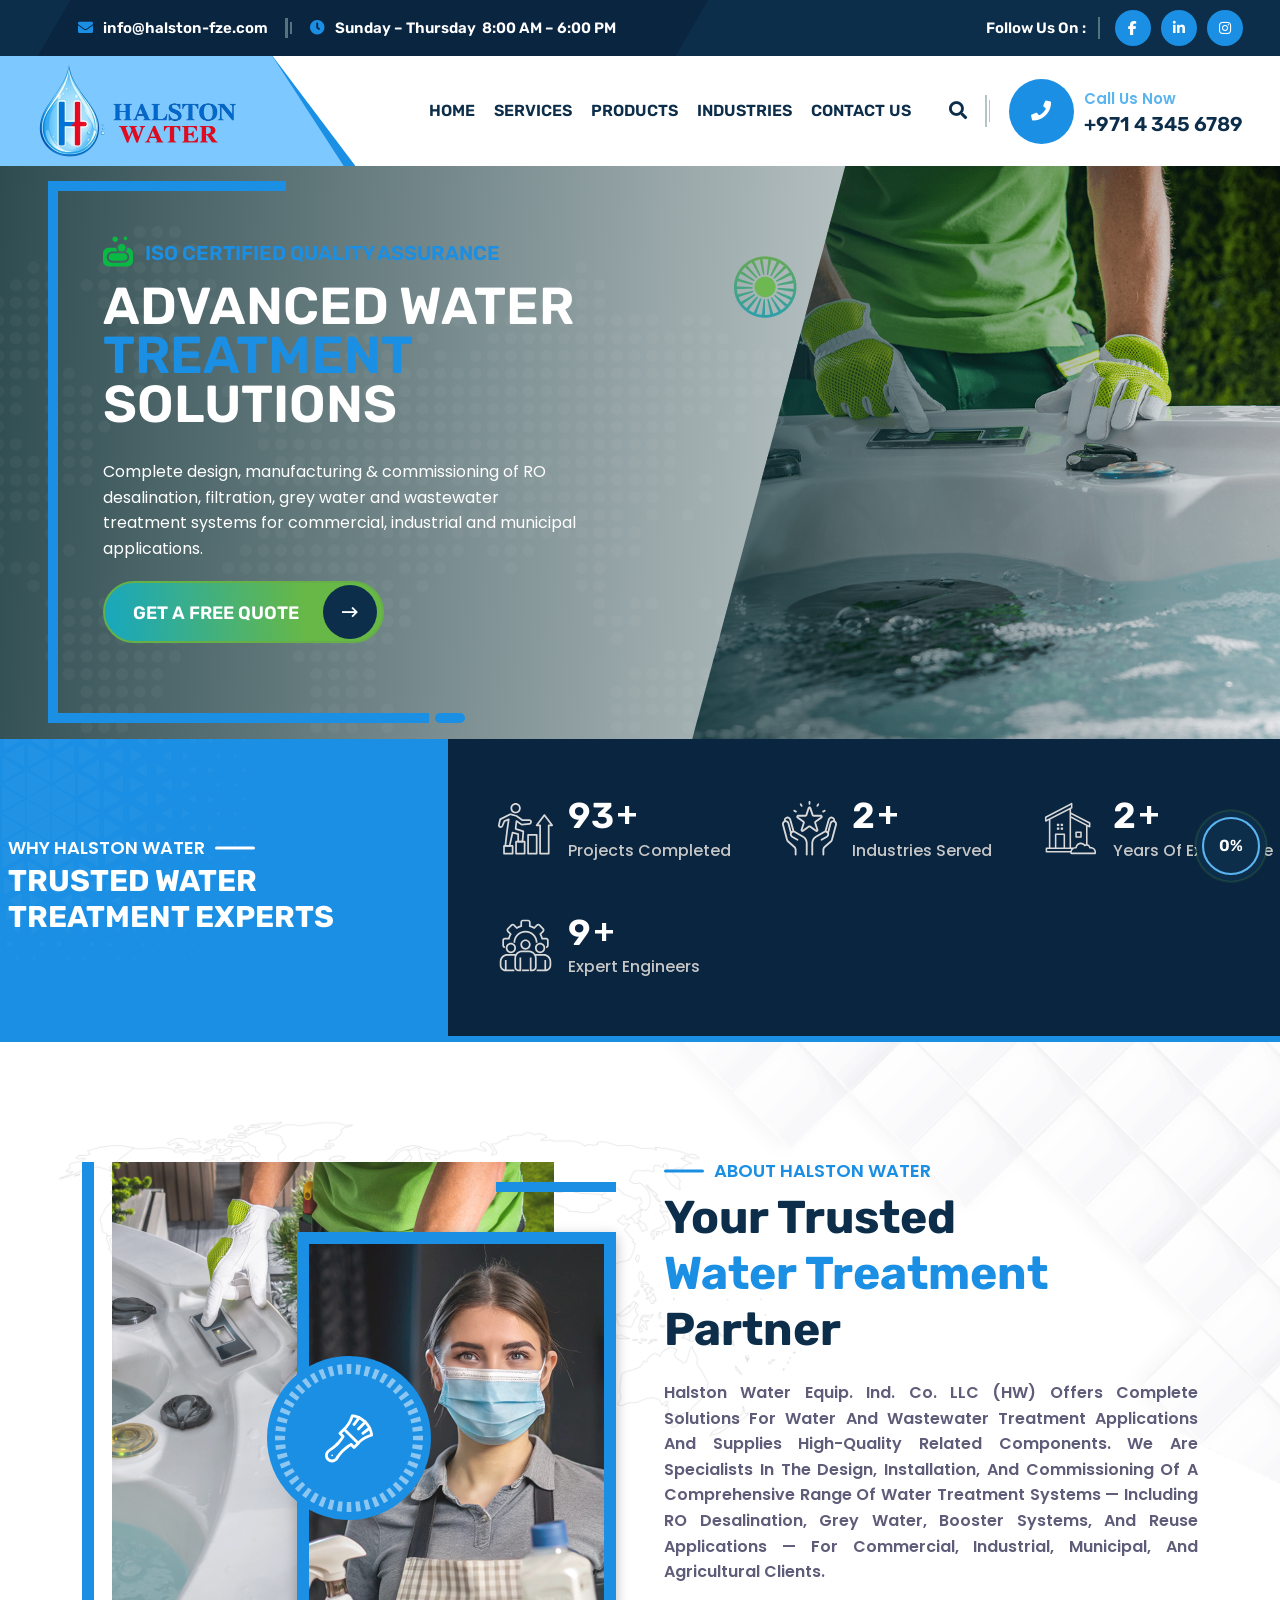
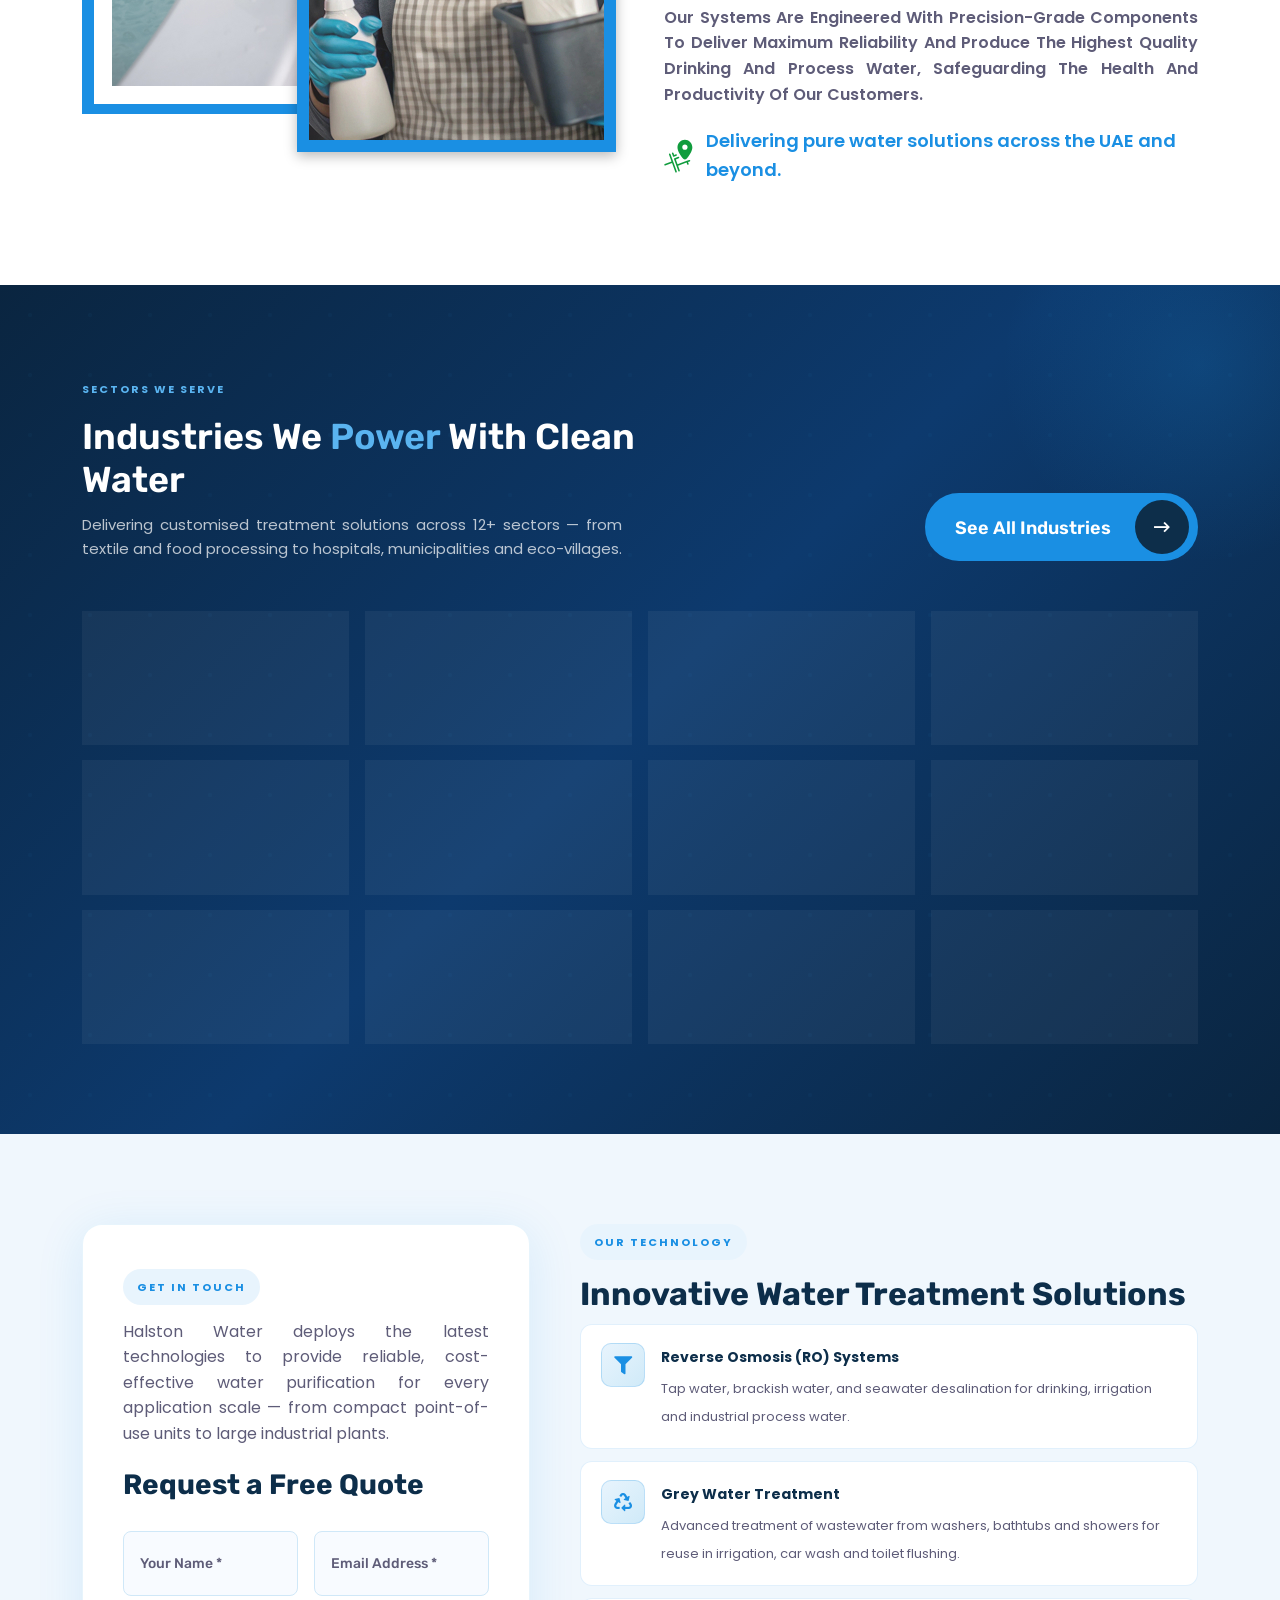
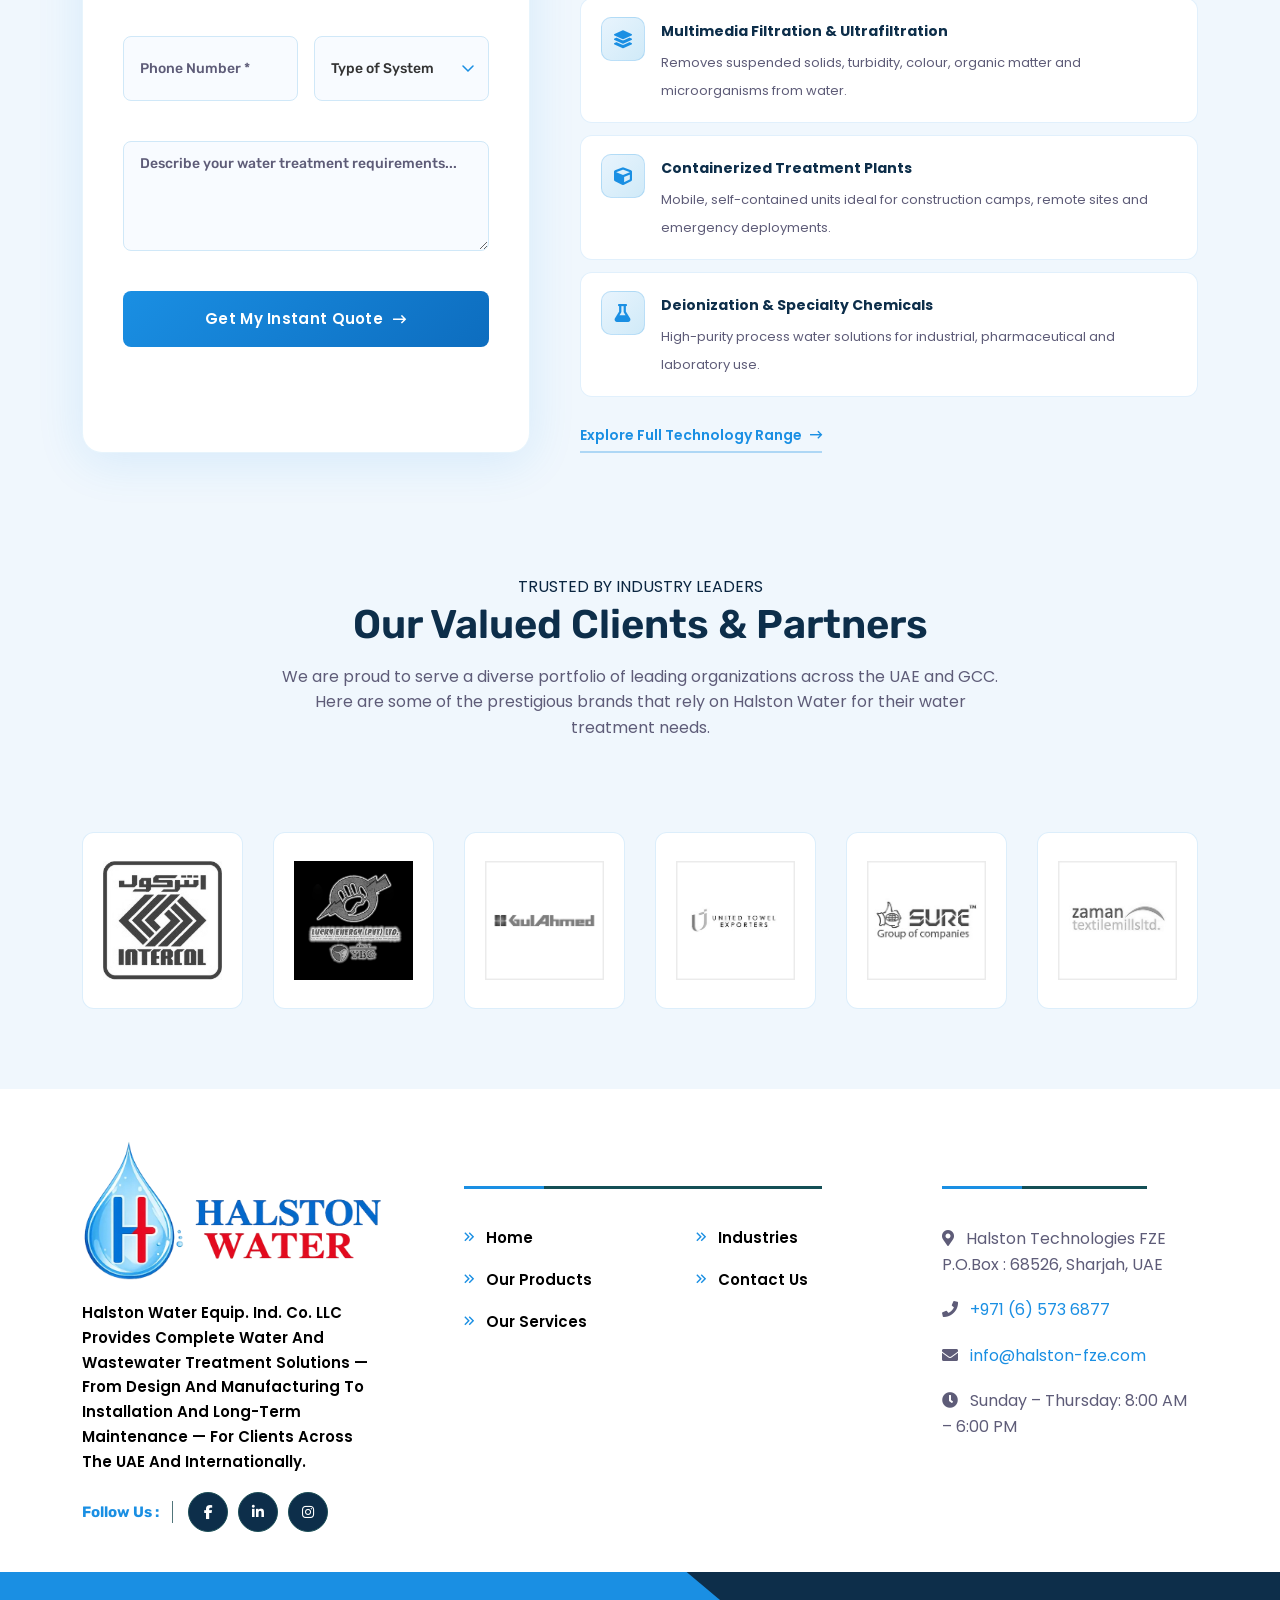
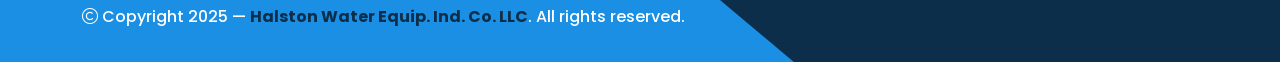
==== index.html @ dbd7b77e "updated the content and structure the pages" ====
<!doctype html>
<html class="no-js" lang="en">

<head>
    <meta charset="utf-8">
    <meta http-equiv="x-ua-compatible" content="ie=edge">
    <title>Halston Water Equip. Ind. Co. LLC | Advanced Water Treatment Solutions</title>
    <meta name="author" content="Halston Water Equip. Ind. Co. LLC">
    <meta name="description" content="Halston Water provides complete water and wastewater treatment solutions including RO desalination, filtration, grey water treatment, and containerized plants for commercial, industrial and municipal applications.">
    <meta name="keywords" content="water treatment, RO desalination, reverse osmosis, filtration, grey water, wastewater, UAE, water purification">
    <meta name="robots" content="INDEX,FOLLOW">

    <meta name="viewport" content="width=device-width, initial-scale=1, shrink-to-fit=no">

    <link rel="shortcut icon" href="assets/img/favicon.ico" type="image/x-icon">
    <link rel="icon" href="assets/img/favicon.ico" type="image/x-icon">

    <link rel="preconnect" href="https://fonts.googleapis.com">
    <link rel="preconnect" href="https://fonts.gstatic.com" crossorigin>
    <link href="https://fonts.googleapis.com/css2?family=Fuzzy+Bubbles:wght@400;700&family=Poppins:wght@400;500;600;700;800&family=Rubik:ital,wght@0,300..900;1,300..900&display=swap" rel="stylesheet">

    <link rel="stylesheet" href="assets/css/bootstrap.min.css">
    <link rel="stylesheet" href="assets/css/fontawesome.min.css">
    <link rel="stylesheet" href="assets/css/magnific-popup.min.css">
    <link rel="stylesheet" href="assets/css/slick.min.css">
    <link rel="stylesheet" href="assets/css/animate.min.css">
    <link rel="stylesheet" href="assets/css/style.css">

    <style>

        /* ── Halston overrides ── */
        .halston-tag {
            display: inline-block;
            background: var(--theme-color);
            color: #fff;
            font-size: 11px;
            font-weight: 700;
            letter-spacing: 2px;
            padding: 3px 12px;
            border-radius: 2px;
            margin-bottom: 8px;
            text-transform: uppercase;
        }

        .product-card-wrap .vs-service__subtitle { text-transform: uppercase; font-size: 11px; letter-spacing: 1px; }

        /* ════════════════════════════════════════
           SECTORS WE SERVE — redesigned
        ════════════════════════════════════════ */
        .sectors-section {
            background: linear-gradient(135deg, #0a2540 0%, #0d3a6e 50%, #0a2540 100%);
            padding: 90px 0;
            position: relative;
            overflow: hidden;
        }
        .sectors-section::before {
            content: '';
            position: absolute;
            inset: 0;
            background: url("data:image/svg+xml,%3Csvg width='60' height='60' viewBox='0 0 60 60' xmlns='http://www.w3.org/2000/svg'%3E%3Cg fill='none' fill-rule='evenodd'%3E%3Cg fill='%231a8fe3' fill-opacity='0.04'%3E%3Ccircle cx='30' cy='30' r='2'/%3E%3C/g%3E%3C/g%3E%3C/svg%3E");
            pointer-events: none;
        }
        .sectors-section::after {
            content: '';
            position: absolute;
            top: -120px;
            right: -120px;
            width: 400px;
            height: 400px;
            border-radius: 50%;
            background: radial-gradient(circle, rgba(26,143,227,0.18) 0%, transparent 70%);
            pointer-events: none;
        }

        .sectors-header {
            margin-bottom: 50px;
        }
        .sectors-header .sec-subtitle {
            color: #5ab4f0;
        }
        .sectors-header .sec-title {
            color: #fff;
        }
        .sectors-header p {
            color: rgba(255,255,255,0.72);
            font-size: 15px;
            max-width: 540px;
        }

        .sectors-grid {
            display: grid;
            grid-template-columns: repeat(4, 1fr);
            gap: 16px;
        }
        @media (max-width: 991px) { .sectors-grid { grid-template-columns: repeat(3, 1fr); } }
        @media (max-width: 575px) { .sectors-grid { grid-template-columns: repeat(2, 1fr); } }

        .sector-tile {
            background: rgba(255,255,255,0.05);
            border: 1px solid rgba(26,143,227,0.2);
            border-radius: 12px;
            padding: 26px 16px 22px;
            text-align: center;
            backdrop-filter: blur(6px);
            transition: background .25s, border-color .25s, transform .25s, box-shadow .25s;
            cursor: default;
        }
        .sector-tile:hover {
            background: rgba(26,143,227,0.18);
            border-color: rgba(26,143,227,0.55);
            transform: translateY(-5px);
            box-shadow: 0 12px 32px rgba(26,143,227,0.2);
        }
        .sector-tile .tile-icon {
            width: 52px;
            height: 52px;
            border-radius: 50%;
            background: rgba(26,143,227,0.15);
            display: flex;
            align-items: center;
            justify-content: center;
            margin: 0 auto 14px;
            border: 1px solid rgba(26,143,227,0.3);
            transition: background .25s, border-color .25s;
        }
        .sector-tile:hover .tile-icon {
            background: rgba(26,143,227,0.3);
            border-color: rgba(26,143,227,0.6);
        }
        .sector-tile .tile-icon i {
            font-size: 20px;
            color: #5ab4f0;
        }
        .sector-tile p {
            font-size: 12.5px;
            font-weight: 600;
            color: rgba(255,255,255,0.85);
            margin: 0;
            line-height: 1.4;
            letter-spacing: 0.2px;
        }

        .sectors-cta {
            margin-top: 40px;
            text-align: center;
        }

        /* ════════════════════════════════════════
           TECHNOLOGY + CONTACT — redesigned
        ════════════════════════════════════════ */
        .tech-contact-section {
            background: #f0f7fd;
            padding: 90px 0;
            position: relative;
        }

        /* Left: contact form card */
        .quote-card {
            background: #fff;
            border-radius: 20px;
            padding: 44px 40px;
            box-shadow: 0 8px 48px rgba(26,143,227,0.12);
            border: 1px solid rgba(26,143,227,0.1);
            height: 100%;
        }
        .quote-card .card-eyebrow {
            display: inline-block;
            background: var(--theme-color-light, #e8f4fd);
            color: var(--theme-color, #1a8fe3);
            font-size: 11px;
            font-weight: 700;
            letter-spacing: 2px;
            padding: 4px 14px;
            border-radius: 20px;
            text-transform: uppercase;
            margin-bottom: 14px;
        }
        .quote-card h2 {
            font-size: 28px;
            font-weight: 700;
            color: #0d2e4a;
            margin-bottom: 28px;
            line-height: 1.3;
        }
        .quote-card .form-control,
        .quote-card select {
            border: 1.5px solid #d0e8f8;
            border-radius: 8px;
            padding: 11px 16px;
            font-size: 14px;
            color: #333;
            background: #f8fbff;
            transition: border-color .2s, box-shadow .2s;
            width: 100%;
        }
        .quote-card .form-control:focus,
        .quote-card select:focus {
            border-color: var(--theme-color, #1a8fe3);
            box-shadow: 0 0 0 3px rgba(26,143,227,0.12);
            outline: none;
            background: #fff;
        }
        .quote-card select {
            appearance: none;
            -webkit-appearance: none;
            background-image: url("data:image/svg+xml,%3Csvg xmlns='http://www.w3.org/2000/svg' width='12' height='8' viewBox='0 0 12 8'%3E%3Cpath d='M1 1l5 5 5-5' stroke='%231a8fe3' stroke-width='1.5' fill='none' stroke-linecap='round'/%3E%3C/svg%3E");
            background-repeat: no-repeat;
            background-position: right 14px center;
            padding-right: 38px;
        }
        .quote-card textarea.form-control {
            min-height: 110px;
            resize: vertical;
        }
        .quote-card .form-group {
            margin-bottom: 40px;
        }
        .quote-card .submit-btn {
            display: inline-flex;
            align-items: center;
            gap: 10px;
            background: linear-gradient(135deg, #1a8fe3 0%, #0d6dbf 100%);
            color: #fff;
            font-size: 15px;
            font-weight: 600;
            padding: 14px 32px;
            border-radius: 8px;
            border: none;
            cursor: pointer;
            width: 100%;
            justify-content: center;
            letter-spacing: 0.3px;
            transition: transform .2s, box-shadow .2s;
        }
        .quote-card .submit-btn:hover {
            transform: translateY(-2px);
            box-shadow: 0 8px 24px rgba(26,143,227,0.35);
        }

        /* Right: technology panel */
        .tech-panel {
            padding-left: 20px;
        }
        .tech-panel .panel-eyebrow {
            display: inline-block;
            background: var(--theme-color-light, #e8f4fd);
            color: var(--theme-color, #1a8fe3);
            font-size: 11px;
            font-weight: 700;
            letter-spacing: 2px;
            padding: 4px 14px;
            border-radius: 20px;
            text-transform: uppercase;
            margin-bottom: 14px;
        }
        .tech-panel h2 {
            font-size: 32px;
            font-weight: 700;
            color: #0d2e4a;
            margin-bottom: 10px;
            line-height: 1.25;
        }
        .tech-panel .panel-intro {
            color: #5E5C78;
            font-size: 15px;
            margin-bottom: 28px;
            line-height: 1.7;
        }

        .tech-item {
            display: flex;
            align-items: flex-start;
            gap: 16px;
            background: #fff;
            border: 1px solid rgba(26,143,227,0.13);
            border-radius: 12px;
            padding: 18px 20px;
            margin-bottom: 12px;
            transition: border-color .2s, box-shadow .2s, transform .2s;
        }
        .tech-item:hover {
            border-color: rgba(26,143,227,0.4);
            box-shadow: 0 6px 20px rgba(26,143,227,0.1);
            transform: translateX(4px);
        }
        .tech-item-icon {
            width: 44px;
            height: 44px;
            min-width: 44px;
            border-radius: 10px;
            background: linear-gradient(135deg, #e8f4fd 0%, #d0eaf8 100%);
            display: flex;
            align-items: center;
            justify-content: center;
            border: 1px solid rgba(26,143,227,0.2);
        }
        .tech-item-icon i {
            font-size: 18px;
            color: var(--theme-color, #1a8fe3);
        }
        .tech-item-body strong {
            display: block;
            font-size: 14px;
            font-weight: 700;
            color: #0d2e4a;
            margin-bottom: 3px;
        }
        .tech-item-body span {
            font-size: 13px;
            color: #5E5C78;
            line-height: 1.5;
        }

        .tech-panel-cta {
            margin-top: 24px;
        }
        .tech-panel-cta a {
            display: inline-flex;
            align-items: center;
            gap: 8px;
            color: var(--theme-color, #1a8fe3);
            font-weight: 600;
            font-size: 14px;
            text-decoration: none;
            border-bottom: 2px solid rgba(26,143,227,0.3);
            padding-bottom: 2px;
            transition: border-color .2s, gap .2s;
        }
        .tech-panel-cta a:hover {
            border-color: var(--theme-color, #1a8fe3);
            gap: 12px;
        }

        @media (max-width: 1199px) {
            .tech-panel { padding-left: 0; margin-top: 40px; }
        }
    </style>
</head>

<body>

    <!-- Preloader -->
    <div class="preloader">
        <button class="vs-btn preloaderCls">Cancel Preloader</button>
        <div class="preloader-inner">
            <img src="assets/img/logo/logo-main.webp" alt="Halston Water logo">
            <span class="loader"></span>
        </div>
    </div>

    <!-- Mobile Menu -->
    <div class="vs-menu-wrapper">
        <div class="vs-menu-area text-center">
            <button class="vs-menu-toggle"><i class="fal fa-times"></i></button>
            <div class="mobile-logo">
                <a href="index.html"><img src="assets/img/logo/logo-main.webp" alt="Halston Water"></a>
            </div>
            <div class="vs-mobile-menu">
                <ul>
                    <li><a href="index.html">Home</a></li>
                    <li><a href="service.html">Services</a></li>
                    <li><a href="products.html">Products</a></li>
                    <li><a href="industry-focus.html">Industries</a></li>
                    <li><a href="contact.html">Contact Us</a></li>
                </ul>
            </div>
        </div>
    </div>

    <!-- Header -->
    <header class="vs-header header-layout1">
        <div class="header-top">
            <div class="main-container2">
                <div class="row justify-content-md-between justify-content-center align-items-center">
                    <div class="col-auto d-md-block d-none">
                        <div class="header-links">
                            <ul>
                                <li><i class="far fa-envelope"></i><a href="mailto:info@halston-fze.com">info@halston-fze.com</a></li>
                                <li class="d-lg-inline d-none"><i class="far fa-clock"></i>Sunday – Thursday &nbsp;8:00 AM – 6:00 PM</li>
                            </ul>
                        </div>
                    </div>
                    <div class="col-auto">
                        <div class="social-style1">
                            <span class="social-title">Follow Us On :</span>
                            <div class="social-icon">
                                <a href="#"><i class="fab fa-facebook-f"></i></a>
                                <a href="#"><i class="fab fa-linkedin-in"></i></a>
                                <a href="#"><i class="fab fa-instagram"></i></a>
                            </div>
                        </div>
                    </div>
                </div>
            </div>
        </div>
        <div class="sticky-wrapper">
            <div class="sticky-active">
                <div class="menu-area">
                    <div class="main-container2">
                        <div class="row align-items-center justify-content-between">
                            <div class="col-auto">
                                <div class="header-logo">
                                    <a href="index.html">
                                        <img src="assets/img/logo/logo-main.webp" alt="Halston Water logo" style="max-width: 200px;">
                                    </a>
                                </div>
                            </div>
                            <div class="col">
                                <nav class="main-menu menu-style1 d-none d-lg-block">
                                    <ul>
                                        <li><a href="index.html">Home</a></li>
                                        <li><a href="service.html">Services</a></li>
                                        <li><a href="products.html">Products</a></li>
                                        <li><a href="industry-focus.html">Industries</a></li>
                                        <li><a href="contact.html">Contact Us</a></li>
                                    </ul>
                                </nav>
                            </div>
                            <div class="col-auto d-lg-none">
                                <button class="vs-menu-toggle d-inline-block">
                                    <i class="fal fa-bars"></i>
                                </button>
                            </div>
                            <div class="col-auto d-lg-block d-none">
                                <div class="header-inner">
                                    <div class="header-icons">
                                        <button class="searchBoxTggler"><i class="fal fa-search"></i></button>
                                        <a class="icon-btn" href="tel:+97143456789"><i class="fa-solid fa-phone"></i></a>
                                    </div>
                                    <div class="contact-content">
                                        <p class="contact-text">Call Us Now</p>
                                        <h6 class="contact-title"><a href="tel:+97143456789">+971 4 345 6789</a></h6>
                                    </div>
                                </div>
                            </div>
                        </div>
                    </div>
                </div>
            </div>
        </div>
    </header>

    <!-- ================================
         HERO SECTION
    ================================ -->
    <section class="vs-hero__layout1" data-wow-delay="0.25s" aria-hidden="true">
        <div class="vs-hero__item" data-bg-src="assets/img/bg/hero-bg-1.jpg">
            <div class="main-container3 position-relative z-index">
                <div class="row justify-content-end align-items-center">
                    <div class="col-lg-6 position-relative">
                        <div class="vs-hero__content">
                            <div class="vs-hero__subtitle wow animate__fadeInUp" data-wow-delay="0.90s">
                                <span class="icon"><img src="assets/img/icon/satisfaction-icon.svg" alt="Icon"></span>
                                ISO Certified Quality Assurance
                            </div>
                            <h1 class="vs-hero__title wow animate__fadeInUp" data-wow-delay="0.85s">
                                Advanced Water <span class="vs-hero__title--highlight">Treatment</span> Solutions
                            </h1>
                            <p class="wow animate__fadeInUp" data-wow-delay="0.88s" style="color:#fff; margin-bottom:20px; font-size:16px; max-width:480px;">
                                Complete design, manufacturing &amp; commissioning of RO desalination, filtration, grey water and wastewater treatment systems for commercial, industrial and municipal applications.
                            </p>
                            <a class="vs-btn2 wow animate__fadeInUp" data-wow-delay="0.95s" href="contact.html">
                                Get a Free Quote <i class="far fa-long-arrow-right"></i>
                            </a>
                            <span class="dot-shape"></span>
                        </div>
                        <span class="shape-mockup hero-shep2 moving" style="left: -110px; bottom: -30px;">
                            <img src="assets/img/shapes/clean1.png" alt="hero element">
                        </span>
                    </div>
                    <div class="col-lg-6">
                        <div class="vs-hero__image position-relative">
                            <div class="main-img vs-carousel" data-fade="true" data-autoplay="true">
                                <div class="slide-item">
                                    <img src="assets/img/hero/hero-img-1-1.png" alt="RO Desalination Plant">
                                </div>
                                <div class="slide-item">
                                    <img src="assets/img/hero/hero-img-1-2.png" alt="Water Filtration System">
                                </div>
                            </div>
                            <span class="shape-mockup hero-shep3 custome-sheap1 wow animate__zoomIn" data-wow-delay="0.90s" style="left: -50px; bottom: 0;">
                                <img src="assets/img/shapes/hero-shep-1-1.svg" alt="hero element">
                            </span>
                            <span class="shape-mockup hero-shep4 custome-sheap1 wow animate__zoomIn" data-wow-delay="0.80s" style="left: -130px; bottom: 0;">
                                <img src="assets/img/shapes/hero-shep-1-2.svg" alt="hero element">
                            </span>
                            <span class="shape-mockup hero-shep5 spin d-lg-block d-none" style="left: 75px; top: 90px;">
                                <img src="assets/img/shapes/circle-1.png" alt="hero element">
                            </span>
                        </div>
                    </div>
                </div>
            </div>
        </div>
        <div class="bubbles d-lg-block d-none">
            <div class="bubble"></div><div class="bubble"></div><div class="bubble"></div>
            <div class="bubble"></div><div class="bubble"></div><div class="bubble"></div>
            <div class="bubble"></div>
        </div>
        <span class="shape-mockup wow animate__fadeInLeft" data-wow-delay="0.80s" style="left: 0px; top: 60px;">
            <img src="assets/img/shapes/hero-sheap3.png" alt="hero element">
        </span>
    </section>

    <!-- ================================
         STATS / COUNTER SECTION
    ================================ -->
    <div class="vs-counter__layout1 position-relative">
        <div class="main-container4">
            <div class="row align-items-center justify-content-sm-center">
                <div class="col-md-auto">
                    <div class="vs-counter__inner">
                        <div class="wow animate__fadeInUp" data-wow-delay="0.25s">
                            <div class="title-area title-anime animation-style1">
                                <span class="sec-subtitle justify-content-center title-anime__title">WHY HALSTON WATER</span>
                                <h2 class="sec-title title-anime__title">TRUSTED WATER TREATMENT EXPERTS</h2>
                            </div>
                        </div>
                        <span class="shape-mockup custom-sheap" style="left: -35%; top: 0px;">
                            <img src="assets/img/shapes/counter-shep2.png" alt="counter element">
                        </span>
                    </div>
                </div>
                <div class="col">
                    <div class="counter-style1">
                        <div class="row g-5 z-index-common justify-content-lg-between justify-content-center align-items-center">
                            <div class="col-xl-auto col-lg-6 col-6">
                                <div class="media-style">
                                    <div class="media-inner">
                                        <span class="counter-icon"><img src="assets/img/icon/counter-icon-1-1.svg" alt="icon"></span>
                                        <div class="media-counter">
                                            <div class="media-count">
                                                <h2 class="media-title h3 counter-number" data-count="500">00</h2>
                                                <span class="count-icon">+</span>
                                            </div>
                                            <p class="media-text">Projects Completed</p>
                                        </div>
                                    </div>
                                </div>
                            </div>
                            <div class="col-xl-auto col-lg-6 col-6">
                                <div class="media-style">
                                    <div class="media-inner">
                                        <span class="counter-icon"><img src="assets/img/icon/counter-icon-1-2.svg" alt="icon"></span>
                                        <div class="media-counter">
                                            <div class="media-count">
                                                <h2 class="media-title h3 counter-number" data-count="12">00</h2>
                                                <span class="count-icon">+</span>
                                            </div>
                                            <p class="media-text">Industries Served</p>
                                        </div>
                                    </div>
                                </div>
                            </div>
                            <div class="col-xl-auto col-lg-6 col-6">
                                <div class="media-style">
                                    <div class="media-inner">
                                        <span class="counter-icon"><img src="assets/img/icon/counter-icon-1-3.svg" alt="icon"></span>
                                        <div class="media-counter">
                                            <div class="media-count">
                                                <h2 class="media-title h3 counter-number" data-count="15">00</h2>
                                                <span class="count-icon">+</span>
                                            </div>
                                            <p class="media-text">Years of Experience</p>
                                        </div>
                                    </div>
                                </div>
                            </div>
                            <div class="col-xl-auto col-lg-6 col-6">
                                <div class="media-style">
                                    <div class="media-inner">
                                        <span class="counter-icon"><img src="assets/img/icon/counter-icon-1-4.svg" alt="icon"></span>
                                        <div class="media-counter">
                                            <div class="media-count">
                                                <h2 class="media-title h3 counter-number" data-count="50">00</h2>
                                                <span class="count-icon">+</span>
                                            </div>
                                            <p class="media-text">Expert Engineers</p>
                                        </div>
                                    </div>
                                </div>
                            </div>
                        </div>
                    </div>
                </div>
            </div>
        </div>
        <span class="shape-mockup" style="left: 0; top: 0px;">
            <img src="assets/img/shapes/counter-bg-shep1.png" alt="counter element">
        </span>
    </div>

    <!-- ================================
         ABOUT SECTION
    ================================ -->
    <section class="about-layout1 space-top" style="padding-bottom: 100px;">
        <div class="container">
            <div class="row gx-60 g-5 justify-content-center">
                <div class="col-xl-6">
                    <div class="img-box1 wow animate__fadeInUp" data-wow-delay="0.55s">
                        <div class="img-icon">
                            <img src="assets/img/icon/about-icon1.svg" alt="icon">
                            <span class="icon-shep">
                                <img src="assets/img/shapes/about-icon-shape1.png" alt="shape" class="spin">
                            </span>
                        </div>
                        <div class="img1">
                            <img src="assets/img/about/about-img-1-1.jpg" alt="Water Treatment Plant">
                        </div>
                        <div class="img2">
                            <img src="assets/img/about/about-img-1-2.jpg" alt="RO System Installation">
                        </div>
                    </div>
                </div>
                <div class="col-xl-6">
                    <div class="about-content">
                        <div class="wow animate__fadeInUp" data-wow-delay="0.25s">
                            <div class="title-area title-anime animation-style2">
                                <span class="sec-subtitle left-shape justify-content-center title-anime__title">ABOUT HALSTON WATER</span>
                                <h2 class="sec-title title-anime__title">Your Trusted <span class="title-highlight">Water Treatment</span> Partner</h2>
                            </div>
                            <p class="about-text justify">
                                Halston Water Equip. Ind. Co. LLC (HW) offers complete solutions for water and wastewater treatment applications and supplies high-quality related components. We are specialists in the design, installation, and commissioning of a comprehensive range of water treatment systems — including RO desalination, grey water, booster systems, and reuse applications — for commercial, industrial, municipal, and agricultural clients.
                            </p>
                            <p class="about-text justify" style="margin-top:10px;">
                                Our systems are engineered with precision-grade components to deliver maximum reliability and produce the highest quality drinking and process water, safeguarding the health and productivity of our customers.
                            </p>
                        </div>
                        <div class="about-notice wow animate__fadeInUp" data-wow-delay="0.30s">
                            <span class="notice-icon"><img src="assets/img/icon/about-icon4.svg" alt="icon"></span>
                            <p class="notice-text">Delivering pure water solutions across the UAE and beyond.</p>
                        </div>
                    </div>
                </div>
            </div>
        </div>
        <span class="shape-mockup z-index-n1 d-lg-block d-none" style="left: 52px; top: 0px;">
            <img src="assets/img/shapes/about-shape-1-1.png" alt="shape">
        </span>
        <span class="shape-mockup z-index-n1 d-xl-block d-none" style="right: 0; top: 0px;">
            <img src="assets/img/shapes/about-shape-1-2.png" alt="shape">
        </span>
    </section>

    <!-- ================================
         SERVICES SECTION
    ================================ -->
    <!-- <section class="vs-service__layout1 space position-relative" style="padding-bottom: 0;">
        <div class="container custome-space-bottom">
            <div class="row justify-content-center">
                <div class="col-lg-8">
                    <div class="title-area text-center wow animate__fadeInUp title-anime animation-style5" data-wow-delay="0.25s">
                        <span class="sec-subtitle justify-content-center title-anime__title">WHAT WE DO</span>
                        <h2 class="sec-title title-anime__title">Our Core Services</h2>
                        <p class="sec-text">Halston Water specialises in designing, manufacturing, and commissioning water purification systems for commercial, industrial and municipal sectors.</p>
                    </div>
                </div>
            </div>
            <div class="row vs-carousel" data-slide-show="4" data-ml-slide-show="3" data-lg-slide-show="3" data-md-slide-show="2" data-autoplay="true" data-arrows="true">

                <div class="col-lg-3 wow animate__fadeInUp" data-wow-delay="0.25s">
                    <div class="vs-service__style1 product-card-wrap">
                        <div class="vs-service__img"><a href="service.html"><img src="assets/img/service/service-img-1-1.jpg" alt="Design and Engineering"></a></div>
                        <div class="vs-service__body">
                            <div class="vs-service__header">
                                <div class="vs-service__content">
                                    <p class="vs-service__subtitle">Service 01</p>
                                    <h2 class="vs-service__title h6"><a href="service.html">Design &amp; Engineering</a></h2>
                                </div>
                                <div class="vs-service__icon"><img src="assets/img/icon/service-icon-1-1.svg" alt="Service Icon"></div>
                            </div>
                            <p class="vs-service__text">Custom design and precision engineering of water and wastewater treatment systems for any scale.</p>
                        </div>
                    </div>
                </div>

                <div class="col-lg-3 wow animate__fadeInUp" data-wow-delay="0.45s">
                    <div class="vs-service__style1 product-card-wrap">
                        <div class="vs-service__img"><a href="service.html"><img src="assets/img/service/service-img-1-2.jpg" alt="System Manufacturing"></a></div>
                        <div class="vs-service__body">
                            <div class="vs-service__header">
                                <div class="vs-service__content">
                                    <p class="vs-service__subtitle">Service 02</p>
                                    <h2 class="vs-service__title h6"><a href="service.html">System Manufacturing</a></h2>
                                </div>
                                <div class="vs-service__icon"><img src="assets/img/icon/service-icon-1-2.svg" alt="Service Icon"></div>
                            </div>
                            <p class="vs-service__text">In-house manufacturing of RO systems, filtration units and containerized treatment plants using quality-grade components.</p>
                        </div>
                    </div>
                </div>

                <div class="col-lg-3 wow animate__fadeInUp" data-wow-delay="0.65s">
                    <div class="vs-service__style1 product-card-wrap">
                        <div class="vs-service__img"><a href="service.html"><img src="assets/img/service/service-img-1-3.jpg" alt="Installation and Commissioning"></a></div>
                        <div class="vs-service__body">
                            <div class="vs-service__header">
                                <div class="vs-service__content">
                                    <p class="vs-service__subtitle">Service 03</p>
                                    <h2 class="vs-service__title h6"><a href="service.html">Installation &amp; Commissioning</a></h2>
                                </div>
                                <div class="vs-service__icon"><img src="assets/img/icon/service-icon-1-3.svg" alt="Service Icon"></div>
                            </div>
                            <p class="vs-service__text">Professional on-site installation and commissioning by certified engineers with full testing and handover support.</p>
                        </div>
                    </div>
                </div>

                <div class="col-lg-3 wow animate__fadeInUp" data-wow-delay="0.85s">
                    <div class="vs-service__style1 product-card-wrap">
                        <div class="vs-service__img"><a href="service.html"><img src="assets/img/service/service-img-1-4.jpg" alt="Technical Auditing and Consultation"></a></div>
                        <div class="vs-service__body">
                            <div class="vs-service__header">
                                <div class="vs-service__content">
                                    <p class="vs-service__subtitle">Service 04</p>
                                    <h2 class="vs-service__title h6"><a href="service.html">Technical Auditing &amp; Consultation</a></h2>
                                </div>
                                <div class="vs-service__icon"><img src="assets/img/icon/service-icon-1-4.svg" alt="Service Icon"></div>
                            </div>
                            <p class="vs-service__text">Expert technical audits and consultation services to optimise existing water systems and ensure regulatory compliance.</p>
                        </div>
                    </div>
                </div>

                <div class="col-lg-3 wow animate__fadeInUp" data-wow-delay="0.95s">
                    <div class="vs-service__style1 product-card-wrap">
                        <div class="vs-service__img"><a href="service.html"><img src="assets/img/service/service-img-1-5.jpg" alt="Operation and Maintenance"></a></div>
                        <div class="vs-service__body">
                            <div class="vs-service__header">
                                <div class="vs-service__content">
                                    <p class="vs-service__subtitle">Service 05</p>
                                    <h2 class="vs-service__title h6"><a href="service.html">Operation &amp; Maintenance</a></h2>
                                </div>
                                <div class="vs-service__icon"><img src="assets/img/icon/service-icon-1-4.svg" alt="Service Icon"></div>
                            </div>
                            <p class="vs-service__text">Scheduled and emergency maintenance, system monitoring, and long-term O&M contracts for domestic and international clients.</p>
                        </div>
                    </div>
                </div>

            </div>
            <div class="text-center mt-4 wow animate__fadeInUp" data-wow-delay="0.25s">
                <a class="vs-btn2" href="service.html">View All Services <i class="far fa-long-arrow-right"></i></a>
            </div>
        </div>
        <span class="shape-mockup z-index-n1 d-xl-block d-none" style="right: 0; top: 0px;"><img src="assets/img/shapes/service-shape-1.png" alt="shape"></span>
        <span class="shape-mockup z-index-n1 custom-sheap" style="right: 0; bottom: 0px;"><img src="assets/img/shapes/service-shape-2.png" alt="shape"></span>
        <span class="shape-mockup z-index-n1 d-xl-block d-none" style="left: 0; bottom: 0px;"><img src="assets/img/shapes/service-shape-3.png" alt="shape"></span>
    </section> -->

    <!-- ================================
         SECTORS WE SERVE — redesigned
    ================================ -->
    <section class="sectors-section">
        <div class="container position-relative" style="z-index:2;">

            <div class="sectors-header wow animate__fadeInUp" data-wow-delay="0.25s">
                <div class="row align-items-end justify-content-between g-3">
                    <div class="col-lg-7">
                        <span class="sec-subtitle left-shape justify-content-start" style="color:#5ab4f0; display:flex; align-items:center; gap:8px; font-size:11px; font-weight:700; letter-spacing:2px; text-transform:uppercase; margin-bottom:12px;">SECTORS WE SERVE</span>
                        <h2 class="sec-title" style="color:#fff; font-size:36px; margin-bottom:12px;">Industries We <span style="color:#5ab4f0;">Power</span> With Clean Water</h2>
                        <p style="color:rgba(255,255,255,0.72); font-size:15px; margin:0;" class="justify">
                            Delivering customised treatment solutions across 12+ sectors — from textile and food processing to hospitals, municipalities and eco-villages.
                        </p>
                    </div>
                    <div class="col-lg-auto">
                        <a class="vs-btn2" href="industry-focus.html">See All Industries <i class="far fa-long-arrow-right"></i></a>
                    </div>
                </div>
            </div>

            <div class="sectors-grid wow animate__fadeInUp" data-wow-delay="0.35s">
                <div class="sector-tile">
                    <div class="tile-icon"><i class="fas fa-industry"></i></div>
                    <p>Textile Facilities</p>
                </div>
                <div class="sector-tile">
                    <div class="tile-icon"><i class="fas fa-utensils"></i></div>
                    <p>Food &amp; Beverage</p>
                </div>
                <div class="sector-tile">
                    <div class="tile-icon"><i class="fas fa-cogs"></i></div>
                    <p>Metal Processing</p>
                </div>
                <div class="sector-tile">
                    <div class="tile-icon"><i class="fas fa-hospital"></i></div>
                    <p>Hospitals</p>
                </div>
                <div class="sector-tile">
                    <div class="tile-icon"><i class="fas fa-hotel"></i></div>
                    <p>Hotels &amp; Resorts</p>
                </div>
                <div class="sector-tile">
                    <div class="tile-icon"><i class="fas fa-city"></i></div>
                    <p>Municipality</p>
                </div>
                <div class="sector-tile">
                    <div class="tile-icon"><i class="fas fa-shopping-cart"></i></div>
                    <p>Malls &amp; Retail</p>
                </div>
                <div class="sector-tile">
                    <div class="tile-icon"><i class="fas fa-flask"></i></div>
                    <p>Chemical &amp; Petrochemical</p>
                </div>
                <div class="sector-tile">
                    <div class="tile-icon"><i class="fas fa-leaf"></i></div>
                    <p>Islands &amp; Eco-Villages</p>
                </div>
                <div class="sector-tile">
                    <div class="tile-icon"><i class="fas fa-tractor"></i></div>
                    <p>Agriculture</p>
                </div>
                <div class="sector-tile">
                    <div class="tile-icon"><i class="fas fa-tools"></i></div>
                    <p>Plastic Manufacturing</p>
                </div>
                <div class="sector-tile">
                    <div class="tile-icon"><i class="fas fa-file-alt"></i></div>
                    <p>Paper Facilities</p>
                </div>
            </div>

        </div>
    </section>

    <!-- ================================
         TECHNOLOGY + CONTACT FORM — redesigned
    ================================ -->
    <section class="tech-contact-section">
        <div class="container">
            <div class="row g-5 align-items-stretch">

                <!-- Contact / Quote Form -->
                <div class="col-xl-5 wow animate__fadeInUp" data-wow-delay="0.25s">
                    <div class="quote-card">
                        <span class="card-eyebrow">Get In Touch</span>
                        <p class="panel-intro justify">Halston Water deploys the latest technologies to provide reliable, cost-effective water purification for every application scale — from compact point-of-use units to large industrial plants.</p>
                        <h2>Request a Free Quote</h2>
                        <form action="contact.php" method="post" class="ajax-contact">
                            <div class="row gx-3">
                                <div class="col-md-6 form-group">
                                    <input name="fname" type="text" class="form-control" placeholder="Your Name *" required="">
                                </div>
                                <div class="col-md-6 form-group">
                                    <input name="email" type="email" class="form-control" placeholder="Email Address *" required="">
                                </div>
                                <div class="col-md-6 form-group">
                                    <input name="number" type="tel" class="form-control" placeholder="Phone Number *" required="">
                                </div>
                                <div class="col-md-6 form-group">
                                    <select name="subject" id="subject">
                                        <option selected="" disabled="" hidden="">Type of System</option>
                                        <option value="RO Desalination">RO Desalination</option>
                                        <option value="Grey Water Treatment">Grey Water Treatment</option>
                                        <option value="Filtration System">Filtration System</option>
                                        <option value="Containerized Plant">Containerized Plant</option>
                                        <option value="Operation & Maintenance">Operation &amp; Maintenance</option>
                                        <option value="Technical Consultation">Technical Consultation</option>
                                    </select>
                                </div>
                                <div class="col-12 form-group">
                                    <textarea name="message" class="form-control" placeholder="Describe your water treatment requirements..." required=""></textarea>
                                </div>
                                <div class="col-12 form-group mb-0">
                                    <button class="submit-btn" type="submit">
                                        Get My Instant Quote <i class="far fa-long-arrow-right"></i>
                                    </button>
                                </div>
                            </div>
                        </form>
                        <p class="form-messages mb-0 mt-3"></p>
                    </div>
                </div>

                <!-- Technology Highlights -->
                <div class="col-xl-7 wow animate__fadeInUp" data-wow-delay="0.40s">
                    <div class="tech-panel">
                        <span class="panel-eyebrow">Our Technology</span>
                        <h2>Innovative Water Treatment Solutions</h2>

                        <div class="tech-item">
                            <div class="tech-item-icon"><i class="fas fa-filter"></i></div>
                            <div class="tech-item-body">
                                <strong>Reverse Osmosis (RO) Systems</strong>
                                <span>Tap water, brackish water, and seawater desalination for drinking, irrigation and industrial process water.</span>
                            </div>
                        </div>

                        <div class="tech-item">
                            <div class="tech-item-icon"><i class="fas fa-recycle"></i></div>
                            <div class="tech-item-body">
                                <strong>Grey Water Treatment</strong>
                                <span>Advanced treatment of wastewater from washers, bathtubs and showers for reuse in irrigation, car wash and toilet flushing.</span>
                            </div>
                        </div>

                        <div class="tech-item">
                            <div class="tech-item-icon"><i class="fas fa-layer-group"></i></div>
                            <div class="tech-item-body">
                                <strong>Multimedia Filtration &amp; Ultrafiltration</strong>
                                <span>Removes suspended solids, turbidity, colour, organic matter and microorganisms from water.</span>
                            </div>
                        </div>

                        <div class="tech-item">
                            <div class="tech-item-icon"><i class="fas fa-cube"></i></div>
                            <div class="tech-item-body">
                                <strong>Containerized Treatment Plants</strong>
                                <span>Mobile, self-contained units ideal for construction camps, remote sites and emergency deployments.</span>
                            </div>
                        </div>

                        <div class="tech-item">
                            <div class="tech-item-icon"><i class="fas fa-flask"></i></div>
                            <div class="tech-item-body">
                                <strong>Deionization &amp; Specialty Chemicals</strong>
                                <span>High-purity process water solutions for industrial, pharmaceutical and laboratory use.</span>
                            </div>
                        </div>

                        <div class="tech-panel-cta">
                            <a href="service.html">Explore Full Technology Range <i class="far fa-long-arrow-right"></i></a>
                        </div>
                    </div>
                </div>

            </div>
        </div>
    </section>

    <!--==============================
        CLIENTS – Integrated directly into About page
    ============================== -->
    <section class="clients-section">
        <div class="container">
            <div class="row justify-content-center">
                <div class="col-lg-8 text-center wow animate__fadeInUp" data-wow-delay="0.25s">
                    <span class="sec-subtitle justify-content-center title-anime__title">TRUSTED BY INDUSTRY LEADERS</span>
                    <h2 class="sec-title title-anime__title">Our Valued Clients &amp; Partners</h2>
                    <p class="sec-text">We are proud to serve a diverse portfolio of leading organizations across the UAE and GCC. Here are some of the prestigious brands that rely on Halston Water for their water treatment needs.</p>
                </div>
            </div>

            <div class="row g-4 justify-content-center mt-5">
                <div class="col-xl-2 col-lg-3 col-md-4 col-6 wow animate__fadeInUp" data-wow-delay="0.25s">
                    <div class="vs-client__brand"><img src="assets/img/brand/b1.jpg" alt="Client Logo"></div>
                </div>
                <div class="col-xl-2 col-lg-3 col-md-4 col-6 wow animate__fadeInUp" data-wow-delay="0.35s">
                    <div class="vs-client__brand"><img src="assets/img/brand/b2.jpg" alt="Client Logo"></div>
                </div>
                <div class="col-xl-2 col-lg-3 col-md-4 col-6 wow animate__fadeInUp" data-wow-delay="0.45s">
                    <div class="vs-client__brand"><img src="assets/img/brand/b3.png" alt="Client Logo"></div>
                </div>
                <div class="col-xl-2 col-lg-3 col-md-4 col-6 wow animate__fadeInUp" data-wow-delay="0.55s">
                    <div class="vs-client__brand"><img src="assets/img/brand/b4.png" alt="Client Logo"></div>
                </div>
                <div class="col-xl-2 col-lg-3 col-md-4 col-6 wow animate__fadeInUp" data-wow-delay="0.65s">
                    <div class="vs-client__brand"><img src="assets/img/brand/b5.jpg" alt="Client Logo"></div>
                </div>
                <div class="col-xl-2 col-lg-3 col-md-4 col-6 wow animate__fadeInUp" data-wow-delay="0.75s">
                    <div class="vs-client__brand"><img src="assets/img/brand/b6.jpg" alt="Client Logo"></div>
                </div>
            </div>
        </div>
    </section>

    <!-- ================================
         FOOTER
    ================================ -->
    <footer class="footer-wrapper footer-layout1">
        <div class="widget-area position-relative" data-bg-src="assets/img/bg/footer-bg-1-1.jpg">
            <div class="container">
                <div class="row g-4 justify-content-xl-center">

                    <!-- About Column -->
                    <div class="col-xl-4 col-md-6">
                        <div class="widget footer-widget">
                            <div class="vs-widget-about">
                                <div class="footer-logo">
                                    <a href="index.html"><img src="assets/img/logo/logo-main.webp" alt="Halston Water logo"></a>
                                </div>
                                <p class="footer-text">
                                    Halston Water Equip. Ind. Co. LLC provides complete water and wastewater treatment solutions — from design and manufacturing to installation and long-term maintenance — for clients across the UAE and internationally.
                                </p>
                                <div class="social-style1">
                                    <span class="social-title">Follow Us :</span>
                                    <div class="social-icon">
                                        <a href="#"><i class="fab fa-facebook-f"></i></a>
                                        <a href="#"><i class="fab fa-linkedin-in"></i></a>
                                        <a href="#"><i class="fab fa-instagram"></i></a>
                                    </div>
                                </div>
                            </div>
                        </div>
                    </div>

                    <!-- Quick Links -->
                    <div class="col-xl-5 col-md-6">
                        <div class="widget widget_categories footer-widget">
                            <h3 class="widget_title">Quick Links</h3>
                            <ul>
                                <li><a href="index.html">Home</a></li>
                                <li><a href="products.html">Our Products</a></li>
                                <li><a href="service.html">Our Services</a></li>
                                <li><a href="industry-focus.html">Industries</a></li>
                                <li><a href="contact.html">Contact Us</a></li>
                            </ul>
                        </div>
                    </div>

                    <!-- New Contact & Address Column -->
                    <div class="col-xl-3 col-md-6">
                        <div class="widget footer-widget">
                            <h3 class="widget_title">Contact Information</h3>
                            <div class="footer-contact-info">
                                <p><i class="fas fa-map-marker-alt me-2"></i>
                                    Halston Technologies FZE
                                    P.O.Box : 68526, Sharjah, UAE

                                </p>
                                <p><i class="fas fa-phone me-2"></i>
                                    <a href="tel:+97143456789">+971 (6) 573 6877</a>
                                </p>
                                <p><i class="fas fa-envelope me-2"></i>
                                    <a href="mailto:info@halston-fze.com">info@halston-fze.com</a>
                                </p>
                                <p><i class="fas fa-clock me-2"></i>
                                    Sunday – Thursday: 8:00 AM – 6:00 PM
                                </p>
                            </div>
                        </div>
                    </div>

                </div>
            </div>

            <!-- Decorative Line (Light Blue) -->
            <div class="common-line shape-mockup d-none d-xxl-block" style="top: -7px;">
                <img src="assets/img/shapes/line-shep.png" 
                     alt="shapes"
                     style="filter: hue-rotate(90deg) saturate(1.7) brightness(1.15);">
            </div>
        </div>

        <div class="copyright-wrap">
            <div class="container">
                <div class="row justify-content-xl-between justify-content-center align-items-center">
                    <div class="col-auto">
                        <p class="copyright-text"><i class="fal fa-copyright"></i> Copyright 2025 — <a href="index.html">Halston Water Equip. Ind. Co. LLC</a>. All rights reserved.</p>
                    </div>
                </div>
            </div>
        </div>
    </footer>

    <!-- Scroll To Top -->
    <button class="back-to-top" id="backToTop" aria-label="Back to Top">
        <span class="progress-circle">
            <svg viewBox="0 0 100 100">
                <circle class="bg" cx="50" cy="50" r="40"></circle>
                <circle class="progress" cx="50" cy="50" r="40"></circle>
            </svg>
            <span class="progress-percentage" id="progressPercentage">0%</span>
        </span>
    </button>

    <script src="assets/js/vendor/jquery-3.7.1.min.js"></script>
    <script src="assets/js/bootstrap.min.js"></script>
    <script src="assets/js/slick.min.js"></script>
    <script src="assets/js/jquery.magnific-popup.min.js"></script>
    <script src="assets/js/imagesloaded.pkgd.min.js"></script>
    <script src="assets/js/gsap.min.js"></script>
    <script src="assets/js/ScrollTrigger.min.js"></script>
    <script src="assets/js/gsap-scroll-to-plugin.js"></script>
    <script src="assets/js/SplitText.js"></script>
    <!-- <script src="assets/js/lenis.min.js"></script> -->
    <script src="assets/js/wow.min.js"></script>
    <script src="assets/js/main.js"></script>

</body>
</html>
---- assets/css/style.css ----
/*
Template Name: cleaning
Template URL: https://html.vecurosoft.com/cleaning
Description: cleaning - Agriculture & Farming Food Template
Author: Vecuro
Author URI: https://themeforest.net/user/vecuro_themes
Version: 1.0.0
*/
/*=================================
    CSS Index Here
==================================*/
/*
01. Theme Base
    1.1. Mixin
    1.2. Function
    1.3. Variable
    1.4. Typography
    1.5. Extend
    1.7. Wordpress Default
02. Reset
    2.1. Container
    2.2. Grid
    2.3. Input
    2.4. Slick Slider
    2.5. Mobile Menu
03. Utilities
    3.1. Preloader
    3.2. Buttons
    3.3. Titles
    3.4. Common
    3.6. Font
    3.7. Background
    3.8. Text Color
    3.9. Overlay
    3.10. Animation
04. Template Style
    4.1. Widget
    4.2. Header
    4.3. Footer
    4.4. Breadcumb
    4.5. Pagination
    4.6. Blog
    4.7. Comments
    4.8. Hero Area
    4.9. Error    
    4.10. About
    4.00. Simple Sections
    4.00. Popup Side Menu
    4.00. Wocommerce
    4.00. Products
    4.00. Cart
    4.00. Checkout
    4.00. Wishlist
05. Spacing

*/
/*=================================
    CSS Index End
==================================*/
/*=================================
   01. Theme Base
==================================*/
/*------------------- 1.1. Mixin -------------------*/
/*------------------- 1.2. Function -------------------*/
/*------------------- 1.3. Variable-------------------*/
:root {
  --theme-color: #1a8fe3;
  --theme-color-light: #e8f4fd;
  --theme-color-mid: rgba(26, 143, 227, 0.12);
  --secondary-color: #0a2540;
  --title-color: #0d2e4a;
  --title-color2: #5ab4f0;
  --text-color: #5E5C78;
  --text-color2: #C7C7C7;
  --body-color: #0a2540;
  --smoke-color: #f0f7fd;
  --light-color: #daeef9;
  --black-color: #1C2438;
  --white-color: #ffffff;
  --yellow-color: #fec624;
  --success-color: #28a745;
  --error-color: #dc3545;
  --border-color: #c5dff2;
  --title-font: "Rubik", serif;
  --title-font2: "Fuzzy Bubbles", sans-serif;
  --body-font: "Poppins", serif;
  --icon-font: "Font Awesome 6 Pro";
  --main-container: 1300px;
  --main-container2: 1530px;
  --main-container3: 1920px;
  --main-container4: 1470px;
  --main-container5: 1594px;
  --container-gutters: 15px;
  --section-space: 120px;
  --section-space-mobile: 80px;
  --section-title-space: 60px;
  --ripple-ani-duration: 5s;
}

/*------------------- 1.5. Typography -------------------*/
html,
body {
  scroll-behavior: auto !important;
  overflow-x: hidden;
}

body {
  font-family: var(--body-font);
  font-size: 16px;
  font-weight: 400;
  color: var(--body-color);
  background-color: var(--white-color);
  background-color: var(--white-color);
  line-height: 28px;
  overflow-x: hidden;
  -webkit-font-smoothing: antialiased;
}

iframe {
  border: none;
  width: 100%;
}

.slick-slide:focus,
button:focus,
a:focus,
a:active,
input,
input:hover,
input:focus,
input:active,
textarea,
textarea:hover,
textarea:focus,
textarea:active {
  outline: none;
}

input:focus {
  outline: none;
  box-shadow: none;
}

img:not([draggable]),
embed,
object,
video {
  max-width: 100%;
  height: auto;
}

ul {
  list-style-type: disc;
}

ol {
  list-style-type: decimal;
}

table {
  margin: 0 0 1.5em;
  width: 100%;
  border-collapse: collapse;
  border-spacing: 0;
  border: 1px solid var(--border-color);
}

th {
  font-weight: 700;
  color: var(--title-color);
}

td,
th {
  border: 1px solid var(--border-color);
  padding: 9px 12px;
}

a {
  color: var(--theme-color);
  text-decoration: none;
  outline: 0;
  transition: all ease 0.4s;
}
a:hover {
  color: var(--title-color);
}
a:active, a:focus, a:hover, a:visited {
  text-decoration: none;
  outline: 0;
}

button {
  transition: all ease 0.4s;
}

img {
  border: none;
  max-width: 100%;
}

ins {
  text-decoration: none;
}

pre {
  background: #f5f5f5;
  color: #666;
  font-size: 14px;
  margin: 20px 0;
  overflow: auto;
  padding: 20px;
  white-space: pre-wrap;
  word-wrap: break-word;
}

span.ajax-loader:empty,
p:empty {
  display: none;
}

p {
  margin: 0 0 20px 0;
  color: var(--text-color);
  line-height: 160%;
}

h1 a,
h2 a,
h3 a,
h4 a,
h5 a,
h6 a,
p a,
span a {
  font-size: inherit;
  font-family: inherit;
  font-weight: inherit;
  line-height: inherit;
}

.h1,
h1,
.h2,
h2,
.h3,
h3,
.h4,
h4,
.h5,
h5,
.h6,
h6 {
  font-family: var(--title-font);
  color: var(--title-color);
  text-transform: none;
  font-weight: 600;
  line-height: 1.2;
  margin: 0 0 15px 0;
}

.h1,
h1 {
  font-size: 48px;
}

.h2,
h2 {
  font-size: 40px;
}

.h3,
h3 {
  font-size: 36px;
}

.h4,
h4 {
  font-size: 30px;
}

.h5,
h5 {
  font-size: 24px;
}

.h6,
h6 {
  font-size: 20px;
}

.shape-mockup {
  position: absolute;
  z-index: 0;
}

.bg-linear {
  background: rgb(215, 214, 214);
  background: linear-gradient(183deg, rgba(215, 214, 214, 0) 0%, rgba(14, 122, 49, 0.0788690476) 100%);
}

.icon-text {
  position: relative;
  padding-left: 87px;
  margin-bottom: 0;
}
.icon-text .icon {
  position: absolute;
  left: 0;
  top: 50%;
  transform: translateY(-50%);
}

/* Large devices */
@media (max-width: 1199px) {
  .h1,
  h1 {
    font-size: 40px;
  }
  .h2,
  h2 {
    font-size: 36px;
  }
  .h3,
  h3 {
    font-size: 30px;
  }
  .h4,
  h4 {
    font-size: 24px;
  }
  .h5,
  h5 {
    font-size: 20px;
  }
  .h6,
  h6 {
    font-size: 16px;
  }
}
/* Small devices */
@media (max-width: 767px) {
  .h1,
  h1 {
    font-size: 36px;
  }
  .h2,
  h2 {
    font-size: 30px;
  }
  .h3,
  h3 {
    font-size: 26px;
  }
  .h4,
  h4 {
    font-size: 22px;
  }
  .h5,
  h5 {
    font-size: 18px;
  }
  .h6,
  h6 {
    font-size: 16px;
  }
}
/*------------------- 1.6. Extend -------------------*/
/*------------------- 1.7. Wordpress Default -------------------*/
/*=================================
    02. Reset
==================================*/
/*------------------- 2.1. Container -------------------*/
@media only screen and (min-width: 1300px) {
  .container-xxl,
  .container-xl,
  .container-lg,
  .container-md,
  .container-sm,
  .container {
    max-width: calc(var(--main-container) + var(--container-gutters));
    padding-left: calc(var(--container-gutters) / 2);
    padding-right: calc(var(--container-gutters) / 2);
  }
}
.main-container2 {
  max-width: calc(var(--main-container2) + var(--container-gutters));
  padding-left: calc(var(--container-gutters) / 2);
  padding-right: calc(var(--container-gutters) / 2);
  margin: 0 auto;
}

.main-container3 {
  max-width: calc(var(--main-container3) + var(--container-gutters));
  padding-left: calc(var(--container-gutters) / 2);
  margin: 0 0 0 auto;
}

.main-container4 {
  max-width: calc(var(--main-container4) + var(--container-gutters));
  padding-left: calc(var(--container-gutters) / 2);
  padding-right: calc(var(--container-gutters) / 2);
  margin: 0 auto;
}

.main-container5 {
  max-width: calc(var(--main-container5) + var(--container-gutters));
  padding-left: calc(var(--container-gutters) / 2);
  margin: 0 0 0 auto;
}

@media only screen and (min-width: 2100px) {
  .main-container3 {
    margin: 0 0 0 auto;
  }
}
@media only screen and (max-width: 1600px) {
  .container-fluid.px-0 {
    padding-left: 15px !important;
    padding-right: 15px !important;
  }
  .container-fluid.px-0 .row {
    margin-left: 0 !important;
    margin-right: 0 !important;
  }
}
/* Medium devices */
@media (max-width: 991px) {
  .main-container3 {
    padding-left: calc(var(--container-gutters) / 2);
    padding-right: calc(var(--container-gutters) / 2);
    margin: 0 auto;
  }
}
/*------------------- 2.2. Grid -------------------*/
@media (min-width: 767px) {
  .row:not([class*=gx-]) {
    --bs-gutter-x: 30px;
  }
}
.gy-gx {
  --bs-gutter-y: var(--bs-gutter-x);
}

.gy-30 {
  --bs-gutter-y: 30px;
}

@media (min-width: 1300px) {
  .gx-60 {
    --bs-gutter-x: 60px;
  }
}
@media (min-width: 1300px) {
  .gx-45 {
    --bs-gutter-x: 45px;
  }
}
/*------------------- 2.3. Input -------------------*/
select,
.form-control,
.form-select,
textarea,
input {
  height: 65px;
  padding: 0 45px 0 18px;
  border: 1px solid var(--border-color);
  color: var(--text-color);
  background-color: var(--white-color);
  font-family: var(--title-font);
  font-size: 16px;
  width: 100%;
  border-radius: 6px;
  font-weight: 500;
}
select:focus,
.form-control:focus,
.form-select:focus,
textarea:focus,
input:focus {
  outline: 0;
  box-shadow: none;
  background-color: var(--white-color);
}
select::-moz-placeholder,
.form-control::-moz-placeholder,
.form-select::-moz-placeholder,
textarea::-moz-placeholder,
input::-moz-placeholder {
  color: var(--text-color);
  font-weight: 500;
}
select::-webkit-input-placeholder,
.form-control::-webkit-input-placeholder,
.form-select::-webkit-input-placeholder,
textarea::-webkit-input-placeholder,
input::-webkit-input-placeholder {
  color: var(--text-color);
  font-weight: 500;
}
select:-ms-input-placeholder,
.form-control:-ms-input-placeholder,
.form-select:-ms-input-placeholder,
textarea:-ms-input-placeholder,
input:-ms-input-placeholder {
  color: var(--text-color);
  font-weight: 500;
}
select::placeholder,
.form-control::placeholder,
.form-select::placeholder,
textarea::placeholder,
input::placeholder {
  color: var(--text-color);
  font-weight: 500;
}

.form-select,
select {
  display: block;
  width: 100%;
  line-height: 1.5;
  vertical-align: middle;
  background-image: url("data:image/svg+xml;charset=utf-8,%3Csvg xmlns='http://www.w3.org/2000/svg' viewBox='0 0 16 16'%3E%3Cpath fill='none' stroke='%23343a40' stroke-linecap='round' stroke-linejoin='round' stroke-width='2' d='M2 5l6 6 6-6'/%3E%3C/svg%3E");
  background-position: right 20px center;
  background-repeat: no-repeat;
  background-size: 16px 12px;
  -webkit-appearance: none;
  -moz-appearance: none;
  appearance: none;
  cursor: pointer;
}

input::-webkit-outer-spin-button,
input::-webkit-inner-spin-button {
  -webkit-appearance: none;
  margin: 0;
}

/* Firefox */
input[type=number] {
  -moz-appearance: textfield;
}

textarea.form-control,
textarea {
  min-height: 150px;
  padding-top: 16px;
  padding-bottom: 17px;
  border-radius: 6px;
}

input[type=checkbox] {
  visibility: hidden;
  opacity: 0;
  display: inline-block;
  vertical-align: middle;
  width: 0;
  height: 0;
  display: none;
}
input[type=checkbox]:checked ~ label:before {
  content: "\f00c";
  color: var(--white-color);
  background-color: var(--theme-color);
  border-color: var(--theme-color);
}
input[type=checkbox] ~ label {
  position: relative;
  padding-left: 30px;
  cursor: pointer;
  display: block;
}
input[type=checkbox] ~ label:before {
  content: "";
  font-family: var(--icon-font);
  font-weight: 700;
  position: absolute;
  left: 0px;
  top: 4px;
  background-color: var(--white-color);
  border: 1px solid var(--border-color);
  height: 18px;
  width: 18px;
  line-height: 18px;
  text-align: center;
  font-size: 12px;
  border-radius: 4px;
}

input[type=radio] {
  visibility: hidden;
  opacity: 0;
  display: inline-block;
  vertical-align: middle;
  width: 0;
  height: 0;
  display: none;
}
input[type=radio] ~ label {
  position: relative;
  padding-left: 30px;
  cursor: pointer;
  line-height: 1;
  display: inline-block;
  font-weight: 600;
  margin-bottom: 0;
}
input[type=radio] ~ label::before {
  content: "\f111";
  position: absolute;
  font-family: var(--icon-font);
  left: 0;
  top: -3px;
  width: 20px;
  height: 20px;
  padding-left: 0.5px;
  font-size: 0.4em;
  line-height: 18.95px;
  text-align: center;
  border: 1px solid var(--theme-color);
  border-radius: 100%;
  font-weight: 700;
  background: var(--white-color);
  color: transparent;
  transition: all 0.2s ease;
}
input[type=radio]:checked ~ label::before {
  border-color: var(--theme-color);
  background-color: var(--theme-color);
  color: var(--white-color);
}

label {
  margin-bottom: 0.5em;
  margin-top: -0.3em;
  display: block;
  color: var(--title-color);
  font-family: var(--body-font);
  font-size: 16px;
}

.form-group {
  margin-bottom: var(--bs-gutter-x);
  position: relative;
}
.form-group > i {
  position: absolute;
  right: calc(var(--bs-gutter-x) / 2 + 30px);
  top: 17px;
  font-size: 16px;
  color: #A0ABB4;
}
.form-group.has-label > i {
  top: 48px;
}

textarea.is-invalid,
select.is-invalid,
input.is-invalid,
.was-validated input:invalid {
  border: 1px solid var(--error-color) !important;
  background-position: right calc(0.375em + 0.8875rem) center;
  background-image: none;
}
textarea.is-invalid:focus,
select.is-invalid:focus,
input.is-invalid:focus,
.was-validated input:invalid:focus {
  outline: 0;
  box-shadow: none;
}

textarea.is-invalid {
  background-position: top calc(0.375em + 0.5875rem) right calc(0.375em + 0.8875rem);
}

.row.no-gutters > .form-group {
  margin-bottom: 0;
}

.form-messages {
  display: none;
  margin: 0;
  padding: 10px 15px;
  margin-top: 15px;
  border-radius: 4px;
}
.form-messages > pre:last-child {
  margin-bottom: 0;
}
.form-messages > pre:first-of-type {
  margin-top: 0;
}
.form-messages.success {
  background-color: var(--success-color);
  color: var(--white-color);
  display: block;
}
.form-messages.error {
  background-color: var(--error-color);
  color: var(--white-color);
  display: block;
}
.form-messages pre {
  padding: 0;
  background-color: transparent;
  color: inherit;
}

/*------------------- 2.4. Slick Slider -------------------*/
.row > .slick-list {
  padding-left: 0;
  padding-right: 0;
}

.slick-track > [class*=col] {
  flex-shrink: 0;
  width: 100%;
  max-width: 100%;
  padding-right: calc(var(--bs-gutter-x) / 2);
  padding-left: calc(var(--bs-gutter-x) / 2);
  margin-top: var(--bs-gutter-y);
}

.slick-track {
  min-width: 100%;
}

.slick-slide img {
  display: inline-block;
}

.slick-dots {
  list-style-type: none;
  padding: 0;
  margin: 40px 0 0 0;
  line-height: 0;
  text-align: center;
  height: max-content;
  line-height: 0;
}
.slick-dots li {
  display: inline-block;
  margin-right: 7px;
}
.slick-dots li:last-child {
  margin-right: 0;
}
.slick-dots button {
  font-size: 0;
  padding: 0;
  background-color: transparent;
  width: 36px;
  height: 8px;
  line-height: 3px;
  border: none;
  background-color: transparent;
  border: 1px solid var(--theme-color);
  border-radius: 30px;
  transition: all ease 0.4s;
  position: relative;
}
.slick-dots button:hover,
.slick-dots .slick-active button {
  background-color: var(--theme-color);
}

.slick-arrow {
  display: inline-block;
  padding: 0;
  position: absolute;
  top: 50%;
  left: var(--pos-x, -65px);
  max-width: 50px;
  max-height: 50px;
  font-size: var(--icon-font-size, 18px);
  margin-top: calc(var(--icon-size, 120px) / -2);
  z-index: 2;
  border-radius: 50%;
  color: var(--white-color);
  border: 2px dashed var(--border-color);
  transition: all 0.5s ease;
}
.slick-arrow i {
  color: #7E999D;
  font-size: 18px;
  background-color: var(--border-color);
  width: 100%;
  height: 100%;
  padding: 14px;
  border-radius: 50%;
  transition: all 0.5s ease;
}
.slick-arrow.default {
  position: relative;
  --pos-x: 0;
  margin-top: 0;
}
.slick-arrow.slick-next {
  right: var(--pos-x, -65px);
  left: auto;
}
.slick-arrow:hover {
  color: var(--white-color);
  border-color: var(--theme-color);
}
.slick-arrow:hover i {
  color: var(--white-color);
  background-color: var(--theme-color);
}

.arrow-margin .slick-arrow {
  top: calc(50% - 30px);
}

.arrow-wrap .slick-arrow {
  opacity: 0;
  visibility: hidden;
}
.arrow-wrap:hover .slick-arrow {
  opacity: 1;
  visibility: visible;
}

/* Extra large devices */
@media (max-width: 1300px) {
  .slick-arrow {
    --arrow-horizontal: -20px;
  }
}
/* Medium Large devices */
@media (max-width: 1299px) {
  .slick-arrow {
    --arrow-horizontal: 40px;
  }
}
/* Medium devices */
@media (max-width: 991px) {
  .slick-arrow {
    --icon-size: 40px;
    margin-right: 40px;
  }
  .slick-arrow.slick-next {
    margin-right: 0;
    margin-left: 40px;
  }
  .slick-dots {
    margin: 8px 0 38px 0;
  }
}
/*------------------- 2.5. Mobile Menu -------------------*/
.vs-menu-wrapper {
  position: fixed;
  top: 0;
  left: 0;
  bottom: 0;
  background-color: rgba(0, 0, 0, 0.6);
  z-index: 999999;
  width: 0;
  width: 100%;
  height: 100%;
  transition: all ease 0.8s;
  opacity: 0;
  visibility: hidden;
}
.vs-menu-wrapper .mobile-logo {
  padding-bottom: 0;
  padding-top: 40px;
  display: block;
  text-align: center;
  background-color: var(--white-color);
}
.vs-menu-wrapper .mobile-logo svg {
  max-width: 185px;
}
.vs-menu-wrapper .vs-menu-toggle {
  border: none;
  font-size: 22px;
  position: absolute;
  right: 10px;
  top: 10px;
  padding: 0;
  line-height: 1;
  width: 33px;
  height: 33px;
  line-height: 33px;
  font-size: 18px;
  z-index: 1;
  color: var(--white-color);
  background-color: var(--theme-color);
  border-radius: 50%;
}
.vs-menu-wrapper .vs-menu-toggle:hover {
  background-color: var(--secondary-color);
  color: var(--white-color);
}
.vs-menu-wrapper .vs-menu-area {
  width: 100%;
  max-width: 310px;
  background-color: var(--white-color);
  border-right: 3px solid var(--theme-color);
  height: 100%;
  position: relative;
  left: -110%;
  opacity: 0;
  visibility: hidden;
  transition: all ease 1s;
  z-index: 1;
}
.vs-menu-wrapper.vs-body-visible {
  opacity: 1;
  visibility: visible;
}
.vs-menu-wrapper.vs-body-visible .vs-menu-area {
  left: 0;
  opacity: 1;
  visibility: visible;
}

.vs-mobile-menu {
  overflow-y: scroll;
  max-height: calc(100vh - 200px);
  padding-bottom: 40px;
  margin-top: 33px;
  text-align: left;
}
.vs-mobile-menu::-webkit-scrollbar-track {
  -webkit-box-shadow: inset 0 0 6px rgba(242, 0, 58, 0.2);
  background-color: #000;
}
.vs-mobile-menu::-webkit-scrollbar {
  width: 6px;
  background-color: #000;
}
.vs-mobile-menu::-webkit-scrollbar-thumb {
  background-color: var(--theme-color);
}
.vs-mobile-menu ul {
  margin: 0;
  padding: 0 0;
}
.vs-mobile-menu ul li {
  border-bottom: 1px solid var(--border-color);
  list-style-type: none;
}
.vs-mobile-menu ul li li:first-child {
  border-top: 1px solid var(--border-color);
}
.vs-mobile-menu ul li a {
  display: block;
  position: relative;
  padding: 12px 0;
  line-height: 1;
  font-size: 16px;
  text-transform: capitalize;
  color: var(--title-color);
  font-weight: 700;
}
.vs-mobile-menu ul li a:before {
  content: "\f105";
  font-family: var(--icon-font);
  position: relative;
  left: 0;
  top: 0;
  margin-right: 10px;
  display: inline-block;
}
.vs-mobile-menu ul li.vs-active > a {
  color: var(--theme-color);
}
.vs-mobile-menu ul li.vs-active > a:before {
  transform: rotate(90deg);
}
.vs-mobile-menu ul li ul li {
  padding-left: 20px;
}
.vs-mobile-menu ul li ul li:last-child {
  border-bottom: none;
}
.vs-mobile-menu ul .vs-item-has-children > a .vs-mean-expand {
  position: absolute;
  right: 0;
  top: 50%;
  font-weight: 400;
  font-size: 12px;
  width: 25px;
  height: 25px;
  line-height: 25px;
  margin-top: -12.5px;
  display: inline-block;
  text-align: center;
  background-color: var(--smoke-color);
  color: var(--title-color);
  box-shadow: 0 0 20px -8px rgba(242, 0, 58, 0.5);
  border-radius: 50%;
}
.vs-mobile-menu ul .vs-item-has-children > a .vs-mean-expand:before {
  content: "\f067";
  font-family: var(--icon-font);
}
.vs-mobile-menu ul .vs-item-has-children.vs-active > a .vs-mean-expand:before {
  content: "\f068";
}
.vs-mobile-menu > ul {
  padding: 0 40px;
}
.vs-mobile-menu > ul > li:last-child {
  border-bottom: none;
}

.vs-menu-toggle {
  width: 50px;
  height: 50px;
  padding: 0;
  font-size: 24px;
  border: none;
  background-color: var(--theme-color);
  color: var(--white-color);
  display: inline-block;
  border-radius: 0;
}
.vs-menu-toggle:hover {
  background-color: var(--title-color);
}
.vs-menu-toggle.style-text, .vs-menu-toggle.style-text-white {
  width: auto;
  height: auto;
  background-color: transparent;
  color: var(--title-color);
  font-size: 20px;
}
.vs-menu-toggle.style-text i, .vs-menu-toggle.style-text-white i {
  margin-right: 10px;
}
.vs-menu-toggle.style-text-white {
  color: var(--white-color);
}

@media (max-width: 400px) {
  .vs-menu-wrapper .vs-menu-area {
    width: 100%;
    max-width: 270px;
  }
  .vs-mobile-menu > ul {
    padding: 0 20px;
  }
}
/*=================================
    03. Utilities
==================================*/
/*------------------- 3.1. Preloader -------------------*/
.preloader {
  position: fixed;
  left: 0;
  right: 0;
  top: 0;
  bottom: 0;
  z-index: 999;
  background-color: var(--title-color);
}
.preloader .vs-btn {
  padding: 15px 20px;
  border-radius: 0;
  font-size: 14px;
}

.preloader-inner {
  text-align: center;
  position: absolute;
  left: 50%;
  top: 50%;
  transform: translate(-50%, -50%);
  text-align: center;
  line-height: 0;
}
.preloader-inner img {
  display: block;
  margin: 0 auto 10px auto;
}

.loader {
  width: 110px;
  height: 110px;
  border-radius: 50%;
  display: inline-block;
  position: relative;
  border: 3px solid;
  border-color: var(--theme-color) var(--theme-color) transparent transparent;
  box-sizing: border-box;
  animation: rotationloader 1.5s linear infinite;
}
.loader::after, .loader::before {
  content: "";
  box-sizing: border-box;
  position: absolute;
  left: 0;
  right: 0;
  top: 0;
  bottom: 0;
  margin: auto;
  border: 3px solid;
  border-color: transparent transparent #bfe603 #bfe603;
  width: 102px;
  height: 102px;
  border-radius: 50%;
  box-sizing: border-box;
  animation: rotationBackloader 0.7s linear infinite;
  transform-origin: center center;
}
.loader::before {
  width: 94px;
  height: 94px;
  border-color: var(--theme-color) var(--theme-color) transparent transparent;
  animation: rotationloader 2s linear infinite;
}

@keyframes rotationloader {
  0% {
    transform: rotate(0deg);
  }
  100% {
    transform: rotate(360deg);
  }
}
@keyframes rotationBackloader {
  0% {
    transform: rotate(0deg);
  }
  100% {
    transform: rotate(-360deg);
  }
}
/*------------------- 3.2. Buttons -------------------*/
.vs-btn {
  display: inline-block;
  border: none;
  text-align: center;
  text-transform: capitalize;
  vertical-align: middle;
  font-size: 18px;
  font-weight: 600;
  font-family: var(--title-font);
  border: 2px solid var(--theme-color);
  background-color: var(--theme-color);
  color: var(--white-color);
  line-height: 1;
  padding: 18px 30px;
  border-radius: 9999px;
  transition: all 0.5s ease;
}
.vs-btn:hover {
  color: var(--white-color);
  border-color: var(--secondary-color);
  background-color: var(--secondary-color);
}

.vs-btn2 {
  display: inline-block;
  border: none;
  text-align: center;
  text-transform: capitalize;
  vertical-align: middle;
  font-size: 18px;
  font-weight: 600;
  font-family: var(--title-font);
  border: 2px solid var(--theme-color);
  background-color: var(--theme-color);
  color: var(--white-color);
  line-height: 1;
  padding: 5px 7px 5px 28px;
  border-radius: 9999px;
  transition: all 0.5s ease;
}
.vs-btn2 i {
  width: 54px;
  height: 54px;
  display: inline-flex;
  align-items: center;
  justify-content: center;
  color: var(--white-color);
  background-color: var(--title-color);
  border-radius: 50px;
  margin-left: 20px;
  transition: all 0.5s ease;
}
.vs-btn2:hover {
  color: var(--white-color);
  border-color: var(--secondary-color);
  background-color: var(--secondary-color);
}
.vs-btn2:hover i {
  background-color: var(--theme-color);
}

.icon-btn {
  width: var(--icon-size, 65px);
  height: var(--icon-size, 65px);
  line-height: var(--icon-size, 65px);
  background-color: var(--smoke-color);
  border: none;
  padding: 0;
  text-align: center;
  color: var(--title-color);
  border-radius: 50%;
  transition: all ease 0.4s;
  position: relative;
  z-index: 1;
}
.icon-btn:hover {
  color: var(--white-color);
  background-color: var(--secondary-color);
}

.icon-btn2 {
  width: 100%;
  height: 100%;
  overflow: hidden;
  border-radius: 50%;
  background-color: #0B3F46;
  border: none;
  line-height: 1;
}
.icon-btn2:hover {
  background-color: var(--theme-color);
}

.custom-arraw .icon-arraw {
  border: 2px dashed #27565C;
  border-radius: 50%;
  width: 50px;
  height: 50px;
  line-height: 50px;
  text-align: center;
  display: inline-flex;
  align-items: center;
  transition: all 0.5s ease;
}
.custom-arraw .icon-arraw:not(:last-child) {
  margin-right: 7px;
}
.custom-arraw .icon-arraw:hover {
  border-color: var(--theme-color);
}

.play-btn {
  display: inline-block;
  position: relative;
  z-index: 1;
}
.play-btn > i {
  display: inline-block;
  width: var(--icon-size, 104px);
  height: var(--icon-size, 104px);
  line-height: var(--icon-size, 104px);
  text-align: center;
  background-color: var(--theme-color);
  color: var(--white-color);
  font-size: var(--icon-font-size, 1.5em);
  border-radius: 50%;
  z-index: 1;
  transition: all ease 0.4s;
}
.play-btn:after, .play-btn:before {
  content: "";
  position: absolute;
  left: 0;
  top: 0;
  right: 0;
  bottom: 0;
  background-color: var(--theme-color);
  z-index: -1;
  border-radius: 50%;
  transition: all ease 0.4s;
}
.play-btn:after {
  animation-delay: 2s;
}
.play-btn:hover:after, .play-btn:hover::before,
.play-btn:hover i {
  background-color: var(--white-color);
  color: var(--title-color);
}

.link-btn {
  font-family: var(--title-font);
  color: var(--title-color);
  font-weight: 500;
  font-size: 18px;
  display: inline-block;
  line-height: 1;
  position: relative;
  text-transform: capitalize;
  transition: all ease 0.3s;
}
.link-btn i {
  margin-right: 7px;
}
.link-btn:hover {
  color: var(--theme-color);
}

.scroll-btn {
  position: fixed;
  bottom: 300px;
  right: 30px;
  z-index: 94;
  opacity: 0;
  visibility: hidden;
  display: inline-block;
  border-radius: 50%;
  /* Small devices */
}
.scroll-btn i {
  display: inline-block;
  background-color: var(--theme-color);
  color: var(--white-color);
  text-align: center;
  font-size: 16px;
  width: var(--btn-size, 50px);
  height: var(--btn-size, 50px);
  line-height: var(--btn-size, 50px);
  z-index: 2;
  border-radius: inherit;
  position: relative;
  transition: all ease 0.8s;
}
.scroll-btn:before {
  content: "";
  position: absolute;
  left: var(--extra-shape, -6px);
  top: var(--extra-shape, -6px);
  right: var(--extra-shape, -6px);
  bottom: var(--extra-shape, -6px);
  background-color: var(--white-color);
  border-radius: inherit;
  z-index: 1;
  transition: all ease 0.4s;
}
.scroll-btn:focus i, .scroll-btn:hover i {
  background-color: var(--secondary-color);
  color: var(--white-color);
}
.scroll-btn.show {
  bottom: 120px;
  opacity: 1;
  visibility: visible;
}
@media (max-width: 767px) {
  .scroll-btn {
    --btn-size: 40px;
    --extra-shape: -4px;
    right: 15px;
    bottom: 50px;
  }
  .scroll-btn.show {
    bottom: 15px;
  }
}

.bar-btn {
  border: none;
  display: inline-block;
  padding: 0;
  line-height: 1;
  font-size: 25px;
  vertical-align: middle;
  background-color: transparent;
  width: 25px;
  height: 18px;
  position: relative;
}
.bar-btn .bar:before {
  content: "";
  width: 100%;
  height: 2px;
  display: inline-block;
  position: absolute;
  right: 0;
  top: 0;
  transition: all ease 0.4s;
  background-color: var(--white-color);
}
.bar-btn .bar:nth-child(2):before {
  top: 50%;
  margin-top: -1.5px;
  width: 25px;
  right: -6px;
}
.bar-btn .bar:nth-child(3):before {
  top: auto;
  bottom: 0;
}

/* Small devices */
@media (max-width: 767px) {
  .play-btn {
    --icon-size: 60px;
  }
}
/* Small devices */
@media (max-width: 767px) {
  .vs-btn2 i {
    width: 45px;
    height: 45px;
    margin-left: 12px;
  }
}
/*------------------- 3.3. Titles -------------------*/
.title-area {
  margin-bottom: 40px;
  line-height: 100%;
}
.title-area .sec-subtitle {
  font-size: 18px;
  font-weight: 600;
  text-transform: uppercase;
  color: var(--theme-color);
  line-height: 100%;
  display: inline-block;
  position: relative;
  margin: 0 50px 10px;
}
.title-area .sec-subtitle::before {
  content: "";
  width: 40px;
  height: 3px;
  border-radius: 30px;
  background-color: var(--theme-color);
  position: absolute;
  top: 50%;
  transform: translateY(-50%);
  left: -50px;
}
.title-area .sec-subtitle::after {
  content: "";
  width: 40px;
  height: 3px;
  border-radius: 30px;
  background-color: var(--theme-color);
  position: absolute;
  top: 50%;
  transform: translateY(-50%);
  right: -50px;
}
.title-area .sec-subtitle.right-shape {
  margin-left: 0;
}
.title-area .sec-subtitle.right-shape::before {
  display: none;
}
.title-area .sec-subtitle.left-shape {
  margin-right: 0;
}
.title-area .sec-subtitle.left-shape::after {
  display: none;
}
.title-area .sec-title {
  font-size: 46px;
  margin-bottom: 0;
  text-transform: capitalize;
  line-height: 122%;
  font-weight: 700;
}
.title-area .sec-title .title-highlight {
  display: inline-block;
  color: var(--theme-color);
}

/* Small devices */
@media (max-width: 767px) {
  .title-arraw {
    display: none;
  }
}
/*------------------- 3.4. Common -------------------*/
.image-scale-hover {
  overflow: hidden;
}
.image-scale-hover img {
  transition: all ease 0.4s;
  transform: scale(1.001);
}
.image-scale-hover:hover img {
  transform: scale(1.2);
}

.shape-mockup {
  position: absolute;
}

.z-index-step1 {
  position: relative;
  z-index: 4;
}

.z-index-common {
  position: relative;
  z-index: 3;
}

.z-index2 {
  position: relative;
  z-index: 2;
}

.z-index {
  z-index: 1;
}

.z-index-n1 {
  z-index: -1;
}

.media-body {
  flex: 1;
}

.badge {
  position: absolute;
  width: -webkit-fit-content;
  width: -moz-fit-content;
  width: fit-content;
  display: inline-block;
  text-align: center;
  background-color: var(--theme-color);
  color: var(--black-color);
  padding: 0.35em 0.55em;
  border-radius: 50%;
}

.bg-colo1 {
  background: rgb(215, 214, 214);
  background: linear-gradient(183deg, rgba(215, 214, 214, 0) 0%, rgba(14, 122, 49, 0.1208858543) 100%);
}

.custom-sheap {
  display: block;
}

.custome-sheap1 {
  display: block;
}

@media (min-width: 1921px) {
  .d-hd-none {
    display: none !important;
  }
}
@media (max-width: 1799px) {
  .custom-sheap {
    display: none;
  }
}
@media (max-width: 1680px) {
  .custome-sheap1 {
    display: none;
  }
}
/*------------------- 3.6. Font -------------------*/
.font-icon {
  font-family: var(--icon-font);
}

.font-title {
  font-family: var(--title-font);
}

.font-body {
  font-family: var(--body-font);
}

.fw-light {
  font-weight: 300;
}

.fw-normal {
  font-weight: 400;
}

.fw-medium {
  font-weight: 500;
}

.fw-semibold {
  font-weight: 600;
}

.fw-bold {
  font-weight: 700;
}

.fw-extrabold {
  font-weight: 800;
}

.fs-md {
  font-size: 18px;
}

.fs-xs {
  font-size: 14px;
}

.fs-20 {
  font-size: 20px;
}

/* Small devices */
@media (max-width: 767px) {
  .fs-20,
  .fs-md {
    font-size: 16px;
  }
}
/*------------------- 3.7. Background -------------------*/
.bg-theme {
  background-color: var(--theme-color) !important;
}

.bg-smoke {
  background-color: var(--smoke-color) !important;
}

.bg-vs-light {
  background-color: var(--light-color) !important;
}

.bg-white {
  background-color: var(--white-color) !important;
}

.bg-black {
  background-color: var(--black-color) !important;
}

.bg-title {
  background-color: var(--title-color) !important;
}

.bg-theme2 {
  background-color: var(--secondary-color) !important;
}

.background-image,
[data-bg-src] {
  background-repeat: no-repeat;
  background-size: cover;
  background-position: center center;
}

.bg-fluid {
  background-repeat: no-repeat;
  background-size: 100% 100%;
  background-position: center center;
}

.bg-auto {
  background-size: auto auto;
}

/*------------------- 3.8. Text Color -------------------*/
.text-theme {
  color: var(--theme-color) !important;
}

.text-title {
  color: var(--title-color) !important;
}

.text-body {
  color: var(--body-color) !important;
}

.text-white {
  color: var(--white-color) !important;
}

.text-yellow {
  color: var(--yellow-color) !important;
}

.text-success {
  color: var(--success-color) !important;
}

.text-error {
  color: var(--error-color) !important;
}

.text-inherit {
  color: inherit;
}
.text-inherit:hover {
  color: var(--theme-color);
}

a.text-theme:hover,
.text-reset:hover {
  text-decoration: underline;
}

/*------------------- 3.9. Overlay -------------------*/
.overlay {
  position: absolute;
  top: 0;
  left: 0;
  height: 100%;
  width: 100%;
}

.position-center {
  position: absolute;
  left: 50%;
  top: 50%;
  transform: translate(-50%, -50%);
}

[data-overlay] {
  position: relative;
}
[data-overlay] [class^=col-],
[data-overlay] [class*=col-] {
  z-index: 1;
}

[data-overlay]:before {
  content: "";
  position: absolute;
  left: 0;
  top: 0;
  right: 0;
  bottom: 0;
  z-index: 1;
}

[data-overlay=theme]:before {
  background-color: var(--theme-color);
}

[data-overlay=title]:before {
  background-color: var(--title-color);
}

[data-overlay=white]:before {
  background-color: var(--white-color);
}

[data-overlay=black]:before {
  background-color: var(--black-color);
}

[data-opacity="1"]:before {
  opacity: 0.1;
}

[data-opacity="2"]:before {
  opacity: 0.2;
}

[data-opacity="3"]:before {
  opacity: 0.3;
}

[data-opacity="4"]:before {
  opacity: 0.4;
}

[data-opacity="5"]:before {
  opacity: 0.5;
}

[data-opacity="6"]:before {
  opacity: 0.6;
}

[data-opacity="7"]:before {
  opacity: 0.7;
}

[data-opacity="8"]:before {
  opacity: 0.8;
}

[data-opacity="9"]:before {
  opacity: 0.9;
}

[data-opacity="10"]:before {
  opacity: 1;
}

/*------------------- 3.10. Animation -------------------*/
.jump-reverse-img,
.jump-img,
.jump-reverse,
.jump {
  animation: jumpping var(--duration, 6s) infinite linear;
}

.jump-reverse-img,
.jump-img {
  --duration: 5s;
}

.jump-reverse-img,
.jump-reverse {
  --jump-y: -20px;
}

.rotate-reverse-img,
.rotate-img,
.rotate-reverse,
.rotate {
  animation: rotate var(--duration, 12s) infinite linear;
}

.rotate-reverse-img,
.rotate-img {
  --duration: 40s;
}

.moving {
  animation: moving 8s linear infinite;
}

@keyframes moving {
  0% {
    transform: translateY(0);
  }
  50% {
    transform: translateY(-50px);
  }
  100% {
    transform: translateY(0);
  }
}
.rotate-reverse {
  --rotate-angle: -360deg;
}

.fadeInUp {
  -webkit-animation-name: fadeInUp;
  animation-name: fadeInUp;
}

.wow-animated {
  -webkit-animation-duration: 1s;
  animation-duration: 1s;
  -webkit-animation-fill-mode: both;
  animation-fill-mode: both;
}

.fadein {
  --animation-name: fadein-custom;
}

.slideinup {
  --animation-name: slideinup;
}

.slideindown {
  --animation-name: slideindown;
}

.slideinleft {
  --animation-name: slideinleft;
}

.slideinright {
  --animation-name: slideinright;
}

.animated {
  animation-fill-mode: both;
  animation-iteration-count: 1;
  animation-duration: 1s;
  animation-delay: 0.3s;
  animation-name: var(--animation-name);
}

.ripple-animation, .play-btn:after, .play-btn:before {
  animation-duration: var(--ripple-ani-duration);
  animation-timing-function: ease-in-out;
  animation-iteration-count: infinite;
  animation-name: ripple;
}

.spin {
  animation: spin 20s infinite linear;
}

.vs-slider-shape-1 {
  position: absolute;
  z-index: 3;
  animation: vswing 1s ease-in-out 1s forwards infinite alternate;
  transform-origin: top right;
}

.bubbles {
  position: absolute;
  width: 100%;
  height: 100%;
  z-index: 0;
  overflow: hidden;
  top: 0;
  left: 0;
}

.bubble {
  position: absolute;
  bottom: -100px;
  width: 40px;
  height: 40px;
  background: rgba(255, 255, 255, 0);
  box-shadow: 0 4px 10px rgba(0, 0, 0, 0), inset 1px -7px 13px rgba(255, 255, 255, 0.54);
  border-radius: 50%;
  opacity: 0.5;
  animation: rise 10s infinite ease-in;
}

.bubble:nth-child(1) {
  width: 40px;
  height: 40px;
  left: 10%;
  animation-duration: 8s;
}

.bubble:nth-child(2) {
  width: 20px;
  height: 20px;
  left: 20%;
  animation-duration: 5s;
  animation-delay: 1s;
}

.bubble:nth-child(3) {
  width: 50px;
  height: 50px;
  left: 35%;
  animation-duration: 7s;
  animation-delay: 2s;
}

.bubble:nth-child(4) {
  width: 80px;
  height: 80px;
  left: 50%;
  animation-duration: 11s;
  animation-delay: 0s;
}

.bubble:nth-child(5) {
  width: 35px;
  height: 35px;
  left: 55%;
  animation-duration: 6s;
  animation-delay: 1s;
}

.bubble:nth-child(6) {
  width: 45px;
  height: 45px;
  left: 65%;
  animation-duration: 8s;
  animation-delay: 3s;
}

.bubble:nth-child(7) {
  width: 90px;
  height: 90px;
  left: 70%;
  animation-duration: 12s;
  animation-delay: 2s;
}

.bubble:nth-child(8) {
  width: 25px;
  height: 25px;
  left: 80%;
  animation-duration: 6s;
  animation-delay: 2s;
}

.bubble:nth-child(9) {
  width: 15px;
  height: 15px;
  left: 70%;
  animation-duration: 5s;
  animation-delay: 1s;
}

.bubble:nth-child(10) {
  width: 90px;
  height: 90px;
  left: 25%;
  animation-duration: 10s;
  animation-delay: 4s;
}

@keyframes rise {
  0% {
    bottom: -100px;
    transform: translateX(0);
  }
  50% {
    transform: translate(100px);
  }
  100% {
    bottom: 1080px;
    transform: translateX(-200px);
  }
}
@keyframes vswing {
  0% {
    -webkit-transform: rotate(25deg);
    -ms-transform: rotate(25deg);
    transform: rotate(25deg);
  }
  100% {
    -webkit-transform: rotate(0deg);
    -ms-transform: rotate(0deg);
    transform: rotate(0deg);
  }
}
@keyframes ripple {
  0% {
    transform: scale(1);
    opacity: 0;
  }
  30% {
    opacity: 0.4;
  }
  100% {
    transform: scale(1.5);
    opacity: 0;
  }
}
@keyframes rotate {
  0% {
    transform: rotate(0);
  }
  100% {
    transform: rotate(var(--rotate-angle, 360deg));
  }
}
@keyframes slideinup {
  0% {
    opacity: 0;
    transform: translateY(70px);
  }
  100% {
    transform: translateY(0);
  }
}
@keyframes slideindown {
  0% {
    opacity: 0;
    transform: translateY(-70px);
  }
  100% {
    transform: translateY(0);
  }
}
@keyframes slideinleft {
  0% {
    opacity: 0;
    transform: translateX(-70px);
  }
  100% {
    transform: translateX(0);
  }
}
@keyframes slideinright {
  0% {
    opacity: 0;
    transform: translateX(70px);
  }
  100% {
    transform: translateX(0);
  }
}
@keyframes fadein-custom {
  0% {
    opacity: 0;
  }
  100% {
    opacity: 1;
  }
}
@keyframes fadeInUp {
  0% {
    opacity: 0;
    -webkit-transform: translateY(20px);
    -ms-transform: translateY(20px);
    transform: translateY(20px);
  }
  100% {
    opacity: 1;
    -webkit-transform: translateY(0);
    -ms-transform: translateY(0);
    transform: translateY(0);
  }
}
@keyframes spin {
  to {
    transform: rotate(360deg);
  }
}
@keyframes jumpping {
  0%, 100% {
    transform: translate3d(0, 0, 0);
  }
  40% {
    transform: translate3d(0, var(--jump-y, 20px), var(--jump-x, 0));
  }
}
/*------------------- 3.10. Animation -------------------*/
.back-to-top {
  --back-to-top-size: 70px;
  position: fixed;
  bottom: 20px;
  right: 20px;
  width: var(--back-to-top-size);
  height: var(--back-to-top-size);
  background: none;
  border: none;
  cursor: pointer;
  z-index: 1000;
  /* Small devices */
}
@media (max-width: 767px) {
  .back-to-top {
    --back-to-top-size: 60px;
    bottom: 80px;
    right: 10px;
  }
}
.back-to-top .progress-circle {
  display: inline-block;
  width: var(--back-to-top-size);
  height: var(--back-to-top-size);
  transform: rotate(-90deg);
  background: var(--title-color);
  border-radius: 50%;
  box-shadow: 0px 0px 3px rgba(102, 184, 70, 0.6509803922);
}
.back-to-top .progress-circle svg {
  width: 100%;
  height: 100%;
}
.back-to-top .progress-circle circle {
  fill: none;
  stroke-width: 3;
  stroke-linecap: round;
}
.back-to-top .progress-circle .bg {
  stroke: var(--title-color2);
}
.back-to-top .progress-circle .progress {
  stroke: var(--white-color);
  stroke-dasharray: 251.2; /* Circumference = 2 * PI * R (R=40) */
  stroke-dashoffset: 251.2;
  transition: stroke-dashoffset 0.2s linear;
}
.back-to-top .progress-percentage {
  position: absolute;
  top: 50%;
  left: 50%;
  transform: translate(-50%, -50%) rotate(90deg);
  color: var(--white-color);
  pointer-events: none;
  font-size: 16px;
  font-weight: 600;
  font-family: var(--title-font);
  padding: 5px;
  transition: color 0.2s linear;
  /* Small devices */
}
@media (max-width: 767px) {
  .back-to-top .progress-percentage {
    font-size: 10px;
  }
}
.back-to-top:hover .progress-percentage {
  color: var(--title-color2);
}

/*=================================
    04. Template Style
==================================*/
/*------------------- 4.1. Widget  -------------------*/
.widget_nav_menu ul,
.widget_pages ul,
.widget_meta ul,
.widget_archive ul,
.widget_categories ul {
  padding: 0;
  margin: -0.4em 0 0 0;
  list-style: none;
}
.widget_nav_menu .children,
.widget_pages .children,
.widget_meta .children,
.widget_archive .children,
.widget_categories .children {
  margin-left: 10px;
}

.widget_meta ul,
.widget_nav_menu ul,
.widget_pages ul,
.widget_archive ul {
  margin-bottom: -20px;
}
.widget_meta ul ul,
.widget_nav_menu ul ul,
.widget_pages ul ul,
.widget_archive ul ul {
  margin-bottom: 0;
}
.widget_meta a,
.widget_nav_menu a,
.widget_pages a,
.widget_archive a {
  position: relative;
  color: #444444;
  padding-left: 15px;
  margin-bottom: 12px;
  display: block;
}
.widget_meta a:before,
.widget_nav_menu a:before,
.widget_pages a:before,
.widget_archive a:before {
  content: "\f105";
  position: absolute;
  left: 0;
  top: -1px;
  font-family: var(--icon-font);
}
.widget_meta a:after,
.widget_nav_menu a:after,
.widget_pages a:after,
.widget_archive a:after {
  content: "";
  position: absolute;
  left: 0;
  bottom: 0;
  width: 0;
  height: 1px;
  background-color: var(--theme-color);
  opacity: 0;
  visibility: hidden;
  transition: all ease 0.4s;
}
.widget_meta a:hover,
.widget_nav_menu a:hover,
.widget_pages a:hover,
.widget_archive a:hover {
  color: var(--theme-color);
}
.widget_meta a:hover:after,
.widget_nav_menu a:hover:after,
.widget_pages a:hover:after,
.widget_archive a:hover:after {
  width: 100%;
  opacity: 1;
  visibility: visible;
}
.widget_meta li,
.widget_nav_menu li,
.widget_pages li,
.widget_archive li {
  display: block;
  position: relative;
}
.widget_meta li > span,
.widget_nav_menu li > span,
.widget_pages li > span,
.widget_archive li > span {
  width: 44px;
  height: 44px;
  line-height: 44px;
  font-size: 14px;
  font-weight: 700;
  color: var(--title-color);
  background-color: var(--white-color);
  right: 5px;
  top: 5px;
  z-index: 1;
  display: inline-block;
  text-align: center;
  position: absolute;
  transition: all ease 0.4s;
  border-radius: 50%;
}

.widget_categories ul {
  margin: 0;
  padding: 0;
  list-style: none;
}
.widget_categories a {
  display: block;
  font-family: var(--title-font);
  color: var(--text-color);
  text-transform: capitalize;
  font-size: 16px;
  padding: 5px 0px 18px 0px;
  margin-bottom: 12px;
  font-weight: 400;
  line-height: 1;
  line-height: 160%;
  transition: color ease 0.2s, background-color ease 0.4s;
}
.widget_categories a:hover {
  color: var(--theme-color);
}
.widget_categories a i {
  font-size: 14px;
  margin-left: 20px;
  color: var(--theme-color);
  margin-right: 6px;
  margin-left: 0;
}
.widget_categories li {
  display: block;
  position: relative;
}
.widget_categories li > span {
  font-size: 14px;
  font-weight: 700;
  color: var(--title-color);
  right: 5px;
  top: 5px;
  z-index: 1;
  display: inline-block;
  text-align: center;
  position: absolute;
  transition: all ease 0.4s;
}
.widget_categories li .dot-shape {
  display: flex;
  position: absolute;
  bottom: 0;
}
.widget_categories li:hover {
  color: var(--theme-color);
}
.widget_categories li:hover span {
  color: var(--theme-color);
}
.widget_categories .widget_title {
  position: relative;
  font-weight: 600;
  font-size: 24px;
  line-height: 140%;
  margin: 0 0 5px 0;
  padding: 0 0 10px 28px;
  font-family: var(--title-font);
}

.widget_meta a {
  padding-bottom: 10px;
  margin-bottom: 12px;
  border-bottom: 1px solid #d9d9d9;
  display: block;
  padding-left: 0;
}
.widget_meta a:after, .widget_meta a:before {
  display: none;
}
.widget_meta > ul {
  margin-bottom: -0.3em;
}
.widget_meta > ul > li:last-child a {
  border-bottom: none;
  margin-bottom: 0;
  padding-bottom: 0;
}

.widget_nav_menu .sub-menu {
  margin-left: 10px;
}

.widget {
  padding: 0;
  position: relative;
  margin-bottom: 45px;
}
.widget select,
.widget input {
  height: 38px;
  border: none;
  background-color: var(--input-bg, #F0F4F5);
}

.widget_title {
  position: relative;
  font-weight: 600;
  font-size: 24px;
  line-height: 140%;
  margin: 0 0 10px 0;
  padding: 0 0 13px 28px;
  font-family: var(--title-font);
}
.widget_title:before {
  content: "//";
  position: absolute;
  left: 0;
  height: 4px;
  width: 85px;
  color: var(--theme-color);
}

.widget_about {
  margin-bottom: 40px;
}

.widget_search {
  margin-bottom: 0;
}

.widget_gallery {
  margin-bottom: 50px;
}

.widget .search-form {
  position: relative;
  display: flex;
  border-bottom: 2px solid var(--border-color);
  padding-bottom: 15px;
}
.widget .search-form input {
  flex: 1;
  background-color: transparent;
  padding: 0;
  letter-spacing: 0.4px;
  font-size: 16px;
  font-weight: 600;
  text-transform: capitalize;
  height: 100%;
  font-family: var(--body-font);
}
.widget .search-form input::placeholder {
  color: #8B9595;
  letter-spacing: 0.4px;
  font-size: 16px;
  font-weight: 400;
  text-transform: capitalize;
}
.widget .search-form button {
  border: none;
  background-color: transparent;
  color: var(--white-color);
  padding: 0;
  margin: 0;
  color: var(--title-color);
  width: auto;
  font-size: 18px;
  display: inline-flex;
  align-items: end;
}
.widget .search-form button:hover {
  color: var(--theme-color);
}

.widget_about .title {
  font-size: 24px;
  font-weight: 600;
  line-height: 140%;
  margin-bottom: 13px;
}
.widget_about .text {
  line-height: 160%;
  margin-bottom: 0;
}
.widget_about img {
  margin-bottom: 30px;
  border-radius: 0 100px 0 0;
  width: 100%;
}

.sidebar-gallery {
  display: grid;
  grid-template-columns: repeat(3, 1fr);
  gap: 11px;
}
.sidebar-gallery .gallery-thumb {
  overflow: hidden;
  position: relative;
  border-radius: 5px;
  border: 1px solid #96e191;
}
.sidebar-gallery .gallery-thumb img {
  transition: all ease 0.4s;
  width: 100%;
  height: 100%;
  transform: scale(1);
}
.sidebar-gallery .gallery-thumb:before {
  content: "";
  position: absolute;
  left: 0;
  top: 0;
  width: 100%;
  height: 100%;
  background-color: var(--theme-color);
  z-index: 1;
  opacity: 0;
  visibility: hidden;
  transition: all ease 0.4s;
}
.sidebar-gallery .gallery-thumb .gal-btn {
  position: absolute;
  left: 50%;
  top: 50%;
  width: var(--icon-size, 35px);
  height: var(--icon-size, 35px);
  margin: calc(var(--icon-size, 35px) / -2) 0 0 calc(var(--icon-size, 35px) / -2);
  text-align: center;
  font-size: 18px;
  color: var(--white-color);
  background-color: transparent;
  border-radius: 50%;
  transition: all ease 0.4s;
  opacity: 0;
  visibility: hidden;
  z-index: 3;
  display: inline-flex;
  align-items: center;
  justify-content: center;
}
.sidebar-gallery .gallery-thumb .gal-btn:hover {
  transform: scale(1);
  background-color: var(--white-color);
  color: var(--theme-color);
}
.sidebar-gallery .gallery-thumb:hover:before {
  opacity: 0.8;
  visibility: visible;
}
.sidebar-gallery .gallery-thumb:hover .gal-btn {
  opacity: 1;
  visibility: visible;
  transition-delay: 0.1s;
}
.sidebar-gallery .gallery-thumb:hover img {
  transform: scale(1.12);
}

.wp-block-tag-cloud a,
.tagcloud a {
  display: inline-block;
  border: none;
  font-size: 16px;
  font-weight: 400;
  line-height: 1;
  padding: 9.5px 16.5px;
  margin-right: 5px;
  margin-bottom: 10px;
  color: var(--text-color);
  background-color: var(--light-color);
  border-radius: 4px;
}
.wp-block-tag-cloud a:hover,
.tagcloud a:hover {
  background-color: var(--theme-color);
  color: var(--white-color);
}

.tagcloud {
  display: flex;
  flex-wrap: wrap;
  gap: 7px;
}
.tagcloud a {
  color: var(--text-color);
  background-color: var(--light-color);
  font-weight: 600;
  text-transform: capitalize;
  font-size: 16px;
  letter-spacing: 0.4px;
  margin: 0;
  border-radius: 3px;
  padding: 11px 12px;
  border: 1px solid #DBE1E2;
}

.recent-post {
  display: flex;
  align-items: center;
  margin-bottom: 20px;
}
.recent-post:last-child {
  margin-bottom: 0;
  padding-bottom: 0;
  border-bottom: none;
}
.recent-post .media-img {
  margin-right: 18px;
}
.recent-post .media-img img {
  width: 100%;
  border-radius: 6px;
}
.recent-post .post-title {
  text-transform: capitalize;
  font-size: 18px;
  font-weight: 500;
  line-height: 24px;
  margin: 0 0 -0.1em 0;
}
.recent-post .recent-post-meta {
  margin: -0.15em 0 0 0;
}
.recent-post .recent-post-meta a {
  text-transform: uppercase;
  font-size: 16px;
  font-weight: 600;
  line-height: 160%;
  color: var(--theme-color);
}
.recent-post .recent-post-meta a i {
  margin-right: 5px;
  color: var(--theme-color);
}

.sidebar-area {
  margin-bottom: -10px;
}
.sidebar-area .newsletter-form .vs-btn:hover {
  color: var(--secondary-color);
  background-color: var(--white-color);
}

.widget_newsletter {
  background-color: var(--secondary-color);
  border: none;
}
.widget_newsletter:before {
  display: none;
}
.widget_newsletter .widget_title {
  color: var(--white-color);
  border-bottom-color: rgba(231, 231, 231, 0.14);
}
.widget_newsletter .form_text {
  color: #cfcfcf;
  margin-top: -0.45em;
}
.widget_newsletter input {
  height: 56px;
  color: #444444;
  margin-bottom: 15px;
  border-radius: 9999px;
}
.widget_newsletter .vs-btn {
  background-color: var(--theme-color);
  border-color: var(--theme-color);
  width: 100%;
}
.widget_newsletter .vs-btn:hover {
  border-color: var(--white-color);
}

.widget_shopping_cart {
  text-align: left;
}
.widget_shopping_cart ul {
  margin: 0;
  padding: 0;
  list-style-type: none;
}
.widget_shopping_cart .mini_cart_item {
  position: relative;
  border-bottom: 1px solid var(--theme-color);
  padding: 0 0 32px 0px;
  margin: 0 0 27px 0;
  min-height: 90px;
  display: flex;
  align-items: center;
  gap: 15px;
  flex-wrap: wrap;
}
.widget_shopping_cart .mini_cart_item a {
  color: var(--title-color);
}
.widget_shopping_cart .mini_cart_item > a > img {
  max-width: 80px;
  margin-right: 15px;
}
.widget_shopping_cart .remove {
  position: absolute;
  right: 0;
  top: 0;
  color: var(--title-color);
  line-height: 1;
  font-size: 18px;
}
.widget_shopping_cart .remove:hover {
  color: var(--theme-color);
}
.widget_shopping_cart .img {
  position: absolute;
  left: 0;
  top: 3px;
  width: 90px;
  height: 90px;
  display: inline-block;
  border: 1px solid var(--border-color);
}
.widget_shopping_cart .product-title {
  font-size: 14px;
  color: var(--title-color);
  font-weight: 400;
  margin-bottom: 0;
  display: inline-block;
}
.widget_shopping_cart .amount {
  display: block;
  font-weight: 600;
  color: var(--black-color);
  font-size: 16px;
}
.widget_shopping_cart .quantity {
  display: inline-flex;
  margin-top: 0px;
}
.widget_shopping_cart .qut-btn {
  border: 1px solid var(--border-color);
  background-color: transparent;
  display: inline-block;
  background-color: transparent;
  width: 25px;
  height: 25px;
  padding: 0;
  font-size: 12px;
  z-index: 1;
  position: relative;
}
.widget_shopping_cart .qut-btn:hover {
  background-color: var(--title-color);
  border-color: transparent;
  color: var(--white-color);
}
.widget_shopping_cart .qty-input {
  border: 1px solid var(--border-color);
  text-align: center;
  width: max-content;
  min-width: 40px;
  font-size: 12px;
  padding: 0;
  height: 25px;
  margin: 0 -1px;
}
.widget_shopping_cart .subtotal {
  float: right;
  text-align: right;
  font-size: 12px;
  margin-top: 19px;
}
.widget_shopping_cart .subtotal > span:not(.amount) {
  color: var(--body-color);
  font-weight: 300;
}
.widget_shopping_cart .subtotal .amount {
  font-size: 12px;
  display: inline-block;
}
.widget_shopping_cart .total {
  color: var(--title-color);
  text-transform: uppercase;
  line-height: 1;
  margin-bottom: 25px;
  font-size: 18px;
  display: flex;
  align-items: center;
  justify-content: space-between;
}
.widget_shopping_cart .total .amount {
  font-size: inherit;
  display: inline-block;
  color: var(--black-color);
}
.widget_shopping_cart .buttons {
  margin: 0;
  gap: 15px;
}
.widget_shopping_cart .buttons .vs-btn {
  background-color: var(--theme-color);
  border-color: var(--theme-color);
}
.widget_shopping_cart .buttons .vs-btn:hover {
  background-color: var(--secondary-color);
  border-color: var(--secondary-color);
}

.tagcloud2 {
  display: flex;
  align-items: center;
  flex-wrap: wrap;
}
.tagcloud2 span,
.tagcloud2 a {
  font-size: 16px;
  font-weight: 500;
  letter-spacing: 0.4px;
  font-family: var(--title-font);
  color: var(--text-color);
  text-transform: capitalize;
  line-height: 160%;
}
.tagcloud2 span {
  font-weight: 700;
  text-transform: uppercase;
  margin-right: 13px;
  color: var(--vs-theme-color);
}
.tagcloud2 a {
  margin-right: 9px;
}
.tagcloud2 a:last-child {
  margin-right: 0;
}
.tagcloud2 a:hover {
  color: var(--theme-color);
}

.share-box {
  position: relative;
}
.share-box ul {
  margin: 0;
}
.share-box ul li {
  padding: 0;
  list-style: none;
}
.share-box ul {
  position: absolute;
  right: 0;
  top: -35px;
  display: flex;
  align-items: center;
  gap: 12px;
  background-color: var(--smoke-color);
  border-radius: 4px;
  border: 1px solid var(--border-color);
  box-shadow: 0px 4px 4px 0px rgba(var(--black-color-rgb), 0.07);
  line-height: 0;
  padding: 10px 15px;
  opacity: 0;
  transform: scale(0.8);
  transition: all 0.3s ease-in-out;
}
.share-box ul::after {
  position: absolute;
  content: "";
  background-color: transparent;
  bottom: -7px;
  right: 0px;
  width: 0;
  height: 0;
  border-left: 6px solid transparent;
  border-right: 6px solid transparent;
  border-top: 6px solid var(--border-color);
}
.share-box:hover ul {
  opacity: 1;
}

/* Large devices */
@media (max-width: 1199px) {
  .widget {
    --widget-padding-y: 30px;
    --widget-padding-x: 30px;
  }
  .recent-post .post-title {
    font-size: 18px;
    line-height: 24px;
  }
}
/* Medium devices */
@media (max-width: 991px) {
  .sidebar-area {
    padding-top: 30px;
  }
  .wp-block-tag-cloud a,
  .tagcloud a {
    padding: 10.5px 18px;
  }
}
/* Small devices */
@media (max-width: 767px) {
  .widget_title {
    font-size: 22px;
  }
}
/* Extra small devices */
@media (max-width: 575px) {
  .widget {
    padding: 0px 15px;
  }
}
.footer-widget {
  margin-bottom: 40px;
}
.footer-widget,
.footer-widget .widget {
  padding: 0;
  border: none;
  padding-bottom: 0;
  background-color: transparent;
}
.footer-widget .widget_title {
  color: var(--white-color);
  font-size: 24px;
  margin-bottom: 45px;
  padding: 0;
  border: none;
  text-transform: capitalize;
}
.footer-widget.widget_meta, .footer-widget.widget_pages, .footer-widget.widget_archive, .footer-widget.widget_categories, .footer-widget.widget_nav_menu {
  margin-bottom: 45px;
}
.footer-widget.widget_meta ul ul, .footer-widget.widget_pages ul ul, .footer-widget.widget_archive ul ul, .footer-widget.widget_categories ul ul, .footer-widget.widget_nav_menu ul ul {
  margin-top: 0;
}
.footer-widget.widget_meta a, .footer-widget.widget_pages a, .footer-widget.widget_archive a, .footer-widget.widget_categories a, .footer-widget.widget_nav_menu a {
  width: max-content;
  display: block;
  border: none;
  font-size: 15px;
  font-weight: 600;
  font-family: var(--body-font);
  color: #000;
  margin-bottom: 16px;
  max-width: 100%;
  padding: 0;
  background-color: transparent;
  position: relative;
}
.footer-widget.widget_meta a:hover, .footer-widget.widget_pages a:hover, .footer-widget.widget_archive a:hover, .footer-widget.widget_categories a:hover, .footer-widget.widget_nav_menu a:hover {
  background-color: transparent;
  color: var(--theme-color);
}
.footer-widget.widget_meta li > span, .footer-widget.widget_pages li > span, .footer-widget.widget_archive li > span, .footer-widget.widget_categories li > span, .footer-widget.widget_nav_menu li > span {
  width: auto;
  height: auto;
  position: relative;
  background-color: transparent;
  color: var(--body-color);
  line-height: 1;
}
.footer-widget.widget_meta li:last-child a, .footer-widget.widget_pages li:last-child a, .footer-widget.widget_archive li:last-child a, .footer-widget.widget_categories li:last-child a, .footer-widget.widget_nav_menu li:last-child a {
  margin-bottom: 0;
}

.footer-logo {
  margin-bottom: 18px;
}

.footer-text {
  text-transform: capitalize;
  color: #000;
  margin-bottom: 18px;
  font-size: 15px;
  line-height: 165%;
  font-weight: 600;
}

/* Large devices */
@media (max-width: 1199px) {
  .footer-widget {
    margin-bottom: 20px;
  }
  .footer-widget .widget_title {
    font-size: 20px;
    margin-bottom: 30px;
  }
  .footer-widget .footer-menu a {
    font-size: 16px;
  }
}
/* Medium devices */
@media (max-width: 991px) {
  .footer-widget .widget_title {
    font-size: 22px;
  }
}
/*------------------- 4.2. Header  -------------------*/
.vs-header {
  position: relative;
  z-index: 41;
}

.header-logo {
  max-width: 270px;
  height: 110px;
  display: inline-flex;
  align-items: center;
  z-index: 0;
}

.will-sticky .sticky-active {
  position: fixed;
  top: -100%;
  right: 0;
  left: 0;
  background-color: var(--white-color);
  transition: all ease 0.8s;
  box-shadow: 0 0 10px 0 rgba(0, 0, 0, 0.07);
}
.will-sticky .sticky-active.active {
  padding: 0 15px;
  top: 0;
}
.will-sticky .sticky-active.active .menu-area {
  margin-bottom: 0;
}

.main-menu {
  text-align: left;
  padding-left: 110px;
}
.main-menu a {
  display: block;
  position: relative;
  font-family: var(--title-font);
  font-weight: 600;
  line-height: 160%;
  font-size: 16px;
  color: var(--title-color);
  text-transform: uppercase;
  /* Extra large devices */
}
@media (max-width: 1300px) {
  .main-menu a {
    font-size: 16px;
  }
}
.main-menu a:hover {
  color: var(--theme-color);
}
.main-menu > ul > li {
  margin: 0 16px;
}
.main-menu ul {
  margin: 0;
  padding: 0;
}
.main-menu ul li {
  list-style-type: none;
  display: inline-block;
  position: relative;
}
.main-menu ul li.menu-item-has-children > a:after {
  content: "\f078";
  position: relative;
  font-family: var(--icon-font);
  margin-left: 5px;
  top: -0.8px;
  font-size: 0.8rem;
}
.main-menu ul li:last-child {
  margin-right: 0;
}
.main-menu ul li:first-child {
  margin-left: 0;
}
.main-menu ul li:hover > ul.sub-menu,
.main-menu ul li:hover ul.mega-menu {
  visibility: visible;
  opacity: 1;
  margin-top: 0;
  z-index: 9;
}
.main-menu ul.sub-menu li a.active {
  color: var(--theme-color);
}
.main-menu ul li.menu-item-has-children.active > a {
  color: var(--theme-color);
}
.main-menu ul.sub-menu,
.main-menu ul.mega-menu {
  position: absolute;
  text-align: left;
  top: 100%;
  left: 0;
  background-color: var(--white-color);
  box-shadow: 0 5px 10px 0 rgba(0, 0, 0, 0.1);
  visibility: hidden;
  min-width: 190px;
  width: max-content;
  padding: 7px;
  left: -14px;
  margin-top: 50px;
  opacity: 0;
  z-index: -1;
  border-bottom: 3px solid var(--theme-color);
  box-shadow: 0px 10px 60px 0px rgba(0, 0, 0, 0.09), 0px 3px 0px 0px rgba(231, 13, 60, 0.004);
  transform-origin: top center;
  transition: margin-top 0.4s ease-in-out 0s, visibility 0.4s ease-in-out 0s, opacity 0.4s ease-in-out 0s, z-index 0s;
}
.main-menu ul.sub-menu a,
.main-menu ul.mega-menu a {
  font-size: 16px;
  line-height: 30px;
}
.main-menu ul.sub-menu {
  padding: 18px 20px;
  left: -27px;
}
.main-menu ul.sub-menu:before {
  content: "";
  position: absolute;
  left: 34px;
  top: 32px;
  width: 1px;
  background-color: var(--border-color);
  height: calc(100% - 65px);
}
.main-menu ul.sub-menu li {
  display: block;
  margin: 0 0;
  padding: 3px 9px;
}
.main-menu ul.sub-menu li.menu-item-has-children > a:after {
  content: "\f105";
  float: right;
  top: 3px;
}
.main-menu ul.sub-menu li.menu-item-has-children.active > a {
  color: var(--theme-color);
}
.main-menu ul.sub-menu li.menu-item-has-children.menu-item-has-children.mega-menu-wrap.active > a {
  color: var(--white-color);
}
.main-menu ul.sub-menu li.menu-item-has-children.menu-item-has-children.mega-menu-wrap.active > a:hover {
  color: var(--theme-color);
}
.main-menu ul.sub-menu li.menu-item-has-children.menu-item-has-children.mega-menu-wrap.active .mega-menu li.active ul li.active a.active, .main-menu ul.sub-menu li.menu-item-has-children.menu-item-has-children.mega-menu-wrap.active .mega-menu li.active ul li.active a:hover {
  color: var(--theme-color);
  transform: translateX(10px);
}
.main-menu ul.sub-menu li.menu-item-has-children.menu-item-has-children.mega-menu-wrap.active .mega-menu li ul a:hover {
  color: var(--theme-color);
}
.main-menu ul.sub-menu li a {
  position: relative;
  padding-left: 21px;
}
.main-menu ul.sub-menu li a:before {
  content: "\f111";
  position: absolute;
  top: 3.3em;
  left: 0;
  font-family: var(--icon-font);
  width: 11px;
  height: 11px;
  text-align: center;
  border-radius: 50%;
  display: inline-block;
  font-size: 0.2em;
  line-height: 11.5px;
  color: var(--secondary-color);
  font-weight: 700;
  background-color: var(--white-color);
  box-shadow: inset 0px 2px 4px 0px rgba(12, 119, 53, 0.4);
}
.main-menu ul.sub-menu li ul.sub-menu {
  left: 100%;
  right: auto;
  top: 0;
  margin: 0 0;
  margin-left: 20px;
}
.main-menu ul.sub-menu li ul.sub-menu li ul {
  left: 100%;
  right: auto;
}
.main-menu .mega-menu-wrap {
  position: static;
}
.main-menu ul.mega-menu {
  display: flex;
  justify-content: space-between;
  text-align: left;
  width: 100%;
  max-width: var(--main-container);
  padding: 20px 15px 23px 15px;
  left: 50%;
  transform: translateX(-50%);
}
.main-menu ul.mega-menu li {
  display: block;
  width: 100%;
  padding: 0 15px;
}
.main-menu ul.mega-menu li li {
  padding: 4px 0;
}
.main-menu ul.mega-menu li a {
  display: inline-block;
}
.main-menu ul.mega-menu li a.active {
  color: var(--theme-color);
}
.main-menu ul.mega-menu > li > a {
  display: block;
  padding: 0;
  padding-bottom: 5px;
  margin-bottom: 10px;
  text-transform: uppercase;
  letter-spacing: 1px;
  font-weight: 700;
  color: var(--title-color);
  border-color: var(--theme-color);
}
.main-menu ul.mega-menu > li > a::after, .main-menu ul.mega-menu > li > a::before {
  content: "";
  position: absolute;
  bottom: 0;
  left: 0;
  width: 15px;
  height: 1px;
  background-color: var(--theme-color);
}
.main-menu ul.mega-menu > li > a::after {
  width: calc(100% - 20px);
  left: 20px;
}
.main-menu ul.mega-menu > li > a:hover {
  padding-left: 0;
}

.menu-style1 > ul > li > a {
  padding: 41px 0;
}
.menu-style1 > ul > li > a.active {
  color: var(--title-color);
}
.menu-style1 > ul > li > a:hover {
  color: var(--theme-color);
}

.menu-style2 > ul > li > a {
  color: var(--white-color);
}
.menu-style2 > ul > li > a.active {
  color: var(--white-color) !important;
}
.menu-style2 > ul > li > a:hover {
  color: var(--theme-color) !important;
}

.main-menu > ul > li > a {
  padding: 41px 0;
}
.main-menu > ul > li > a.active {
  color: var(--theme-color);
}

.main-menu > ul > li.mega-menu-wrap > a {
  padding: 41px 0;
}

.header-links ul {
  margin: 0;
  padding: 0;
  list-style-type: none;
}
.header-links li {
  display: inline-block;
  font-size: 15px;
  font-weight: 600;
  color: var(--white-color);
  font-family: var(--title-font);
  margin-right: 18px;
  padding-right: 20px;
  line-height: 165%;
  position: relative;
}
.header-links li:not(:last-child)::before {
  content: "";
  position: absolute;
  right: 0;
  width: 3px;
  height: 20px;
  background-color: #51757A;
  top: 50%;
  transform: translateY(-50%);
}
.header-links li:not(:last-child)::after {
  content: "";
  position: absolute;
  right: -4px;
  width: 2px;
  height: 12px;
  background-color: #51757A;
  top: 50%;
  transform: translateY(-50%);
}
.header-links li:last-child {
  margin-right: 0;
}
.header-links i {
  color: var(--theme-color);
  margin-right: 10px;
  font-weight: 700;
}
.header-links a {
  color: inherit;
}
.header-links a:hover {
  color: var(--theme-color);
}

.header-inner {
  display: inline-flex;
  align-items: center;
  height: 110px;
  max-width: 100%;
}

.menu-style1 > ul > li.mega-menu-wrap > a {
  color: var(--title-color) !important;
}
.menu-style1 > ul > li.mega-menu-wrap > a:hover {
  color: var(--theme-color) !important;
}

.contact-content {
  padding: 0 35px 0 25px;
}
.contact-content .contact-text {
  color: var(--white-color);
  font-size: 15px;
  font-weight: 600;
  margin-bottom: 2px;
  line-height: normal;
  position: relative;
}
.contact-content .contact-title {
  position: relative;
  margin-bottom: 0;
}
.contact-content .contact-title a {
  color: var(--white-color);
}
.contact-content .contact-title a:hover {
  color: var(--title-color);
}

.main-menu ul li.menu-item-has-children > a:after {
  display: none;
}

.header-icons {
  display: flex;
  align-items: center;
  flex-wrap: wrap;
  gap: 10px;
}
.header-icons .searchBoxTggler {
  color: var(--title-color);
  font-size: 18px;
  border: none;
  padding-left: 0;
  margin-right: 12px;
  padding-right: 20px;
  background-color: transparent;
  position: relative;
}
.header-icons .searchBoxTggler:hover {
  color: var(--theme-color);
}
.header-icons .searchBoxTggler i {
  font-weight: 700;
}
.header-icons .searchBoxTggler::before {
  content: "";
  position: absolute;
  right: 0;
  width: 1.5px;
  height: 32px;
  background-color: #B4C4C6;
  top: 50%;
  transform: translateY(-50%);
}
.header-icons .searchBoxTggler::after {
  content: "";
  position: absolute;
  right: -3px;
  width: 1px;
  height: 22px;
  background-color: #B4C4C6;
  top: 50%;
  transform: translateY(-50%);
}
.header-icons .icon-btn {
  color: var(--white-color);
  margin-right: 20px;
  background-color: var(--theme-color);
  font-size: 20px;
}
.header-icons .icon-btn:hover {
  background-color: var(--title-color);
}

.vs-header .sticky-wrapper {
  background-color: var(--white-color);
}
.vs-header .sticky-wrapper.style2 {
  background-color: var(--title-color);
}
.vs-header .sticky-wrapper.style2 .header-icons {
  background-color: var(--title-color);
  border-right: 8px solid var(--theme-color);
}
.vs-header .sticky-wrapper.style2 .header-icons .icon-btn {
  border: 3.5px solid var(--white-color);
  line-height: 63px;
}
.vs-header .sticky-wrapper.style2 .searchBoxTggler {
  color: var(--white-color);
}
.vs-header .sticky-wrapper.style2 .header-inner {
  background-color: var(--white-color);
  border-right: 7px solid var(--theme-color);
}
.vs-header .sticky-wrapper.style2 .contact-text {
  color: var(--title-color);
}
.vs-header .sticky-wrapper.style2 .contact-title a {
  color: var(--theme-color);
}
.vs-header .sticky-wrapper.style2 .contact-title a:hover {
  color: var(--title-color);
}
.vs-header .sticky-wrapper.style2 .header-logo::after {
  background-color: var(--theme-color);
}
.vs-header .sticky-wrapper.style2 .header-logo::before {
  background-color: var(--white-color);
}
.vs-header .sticky-wrapper.style2 .sticky-active.active {
  box-shadow: 0 0 10px 0 rgba(0, 0, 0, 0.35);
}
.vs-header .sticky-wrapper.style2 .sticky-active.active .header-logo::after {
  display: none;
}
.vs-header .sticky-wrapper.style2 .sticky-active.active .header-logo::before {
  display: none;
}
.vs-header .sticky-wrapper.style2 .sticky-active.active .menu-style2 > ul > li > a {
  color: var(--title-color);
}
.vs-header .sticky-wrapper.style2 .sticky-active.active .menu-style2 > ul > li > a.active {
  color: var(--title-color) !important;
}
.vs-header .sticky-wrapper.style2 .sticky-active.active .menu-style2 > ul > li > a:hover {
  color: var(--theme-color) !important;
}
.vs-header .sticky-wrapper.style2 .sticky-active.active .header-icons {
  background-color: unset;
  border-right: none;
}
.vs-header .sticky-wrapper.style2 .sticky-active.active .header-icons .searchBoxTggler i {
  color: var(--title-color);
}
.vs-header .sticky-wrapper.style2 .sticky-active.active .header-icons .icon-btn {
  border-color: var(--theme-color);
}
.vs-header .sticky-wrapper.style2 .sticky-active.active .header-logo {
  height: 100%;
  max-width: 150px;
  padding: 15px 0;
}
.vs-header .sticky-wrapper.style2 .sticky-active.active .header-inner {
  background-color: var(--white-color);
  border: none;
}
.vs-header .sticky-wrapper.style2 .sticky-active.active .header-inner .contact-content .contact-title a {
  color: var(--title-color);
}
.vs-header .sticky-wrapper.style2 .sticky-active.active .header-inner .contact-content .contact-title a:hover {
  color: var(--theme-color);
}
.vs-header .sticky-wrapper.style2 .header-icons .searchBoxTggler::after {
  background-color: #456B71;
}
.vs-header .sticky-wrapper.style2 .header-icons .searchBoxTggler::before {
  background-color: #456B71;
}
.vs-header .will-sticky .sticky-active.active .menu-area {
  margin-bottom: 0;
}
.vs-header .header-top {
  padding: 0px 0;
  background-color: var(--title-color);
}
.vs-header .header-top.style2 {
  background: rgb(23, 167, 191);
  background: linear-gradient(270deg, #18A384 0%, rgb(16, 156, 61) 100%);
}
.vs-header .header-top.style2 .social-style1 a {
  background-color: #0D5A54;
}
.vs-header .header-top.style2 .social-style1 a:hover {
  color: var(--white-color);
  background-color: var(--title-color);
}
.vs-header .header-top.style2 .social-title::before {
  background-color: #61BFA3;
}
.vs-header .header-top.style2 .social-title::after {
  background-color: #61BFA3;
}
.vs-header .header-top.style2 .header-links::before {
  background-color: #10483A;
}
.vs-header .header-links {
  padding: 14px 40px;
  position: relative;
}
.vs-header .header-links::before {
  content: "";
  width: 100%;
  height: 100%;
  background-color: var(--body-color);
  position: absolute;
  top: 0;
  left: 16px;
  transform: skewX(-30deg);
}
.vs-header .header-logo {
  position: relative;
}
.vs-header .header-logo img {
  position: relative;
  z-index: 1;
}
.vs-header .header-logo::after {
  content: "";
  position: absolute;
  top: 0%;
  right: -38%;
  height: 100%;
  bottom: 0;
  width: 100%;
  z-index: -1;
  background-color: #1a8fe3;
  transform: skewX(37deg);
}
.vs-header .header-logo::before {
  content: "";
  position: absolute;
  top: 0%;
  right: -35%;
  height: 100%;
  bottom: 0;
  width: 99999px;
  background-color: #7dc9ff;
  transform: skewX(33deg);
}
.vs-header.header-layout1 .header-inner {
  background-color: var(--theme-color);
  border-radius: 40px 0 0px 40px;
}
.vs-header.header-layout1 .header-icons {
  background-color: var(--white-color);
  border-radius: 0 56px 56px 0;
  height: 100%;
}
.vs-header.header-layout2 .header-top {
  background-color: #1C2438;
}
.vs-header.header-layout2 .header-links {
  margin-left: 350px;
}
.vs-header.header-layout2 .header-links::before {
  display: none;
}
.vs-header.header-layout2 .menu-style1 > ul > li > a {
  padding: 36px 0;
}
.vs-header.header-layout2 .header-inner {
  height: 99px;
}
.vs-header.header-layout2 .header-logo {
  height: 100%;
  z-index: auto;
}
.vs-header.header-layout2 .header-logo::before {
  top: -62px;
  right: -60%;
  height: 155px;
  background: linear-gradient(73deg, rgb(1, 157, 91) 99%, #0BA17F);
  border-bottom: 10px solid #68BF45;
}
.vs-header.header-layout2 .header-logo::after {
  top: unset;
  right: -69%;
  height: 99px;
  bottom: -14px;
  width: 30px;
  z-index: 1;
  background-color: var(--white-color);
  transform: skewX(33deg);
}
.vs-header.header-layout2 .header-logo .main-logo {
  transform: translateY(-35%);
  z-index: 1;
}
.vs-header.header-layout2 .main-menu {
  padding-left: 140px;
  z-index: 1;
  position: relative;
}
.vs-header.header-layout2 .contact-content {
  position: relative;
}
.vs-header.header-layout2 .contact-content::before {
  content: "";
  position: absolute;
  top: -25px;
  right: 0;
  height: 99px;
  bottom: 0;
  width: 115%;
  background-color: #079F5F;
  z-index: 0;
  border-right: 8px solid #5EBC47;
}
.vs-header.header-layout2 .header-icons .icon-btn {
  margin-right: 0;
  border: 3.5px solid var(--white-color);
}
.vs-header.header-layout2 .social-style1 a {
  border: 2.5px solid var(--theme-color);
  background-color: #5EBC47;
}
.vs-header.header-layout2 .social-style1 a:hover {
  color: var(--white-color);
  background-color: var(--theme-color);
}
.vs-header.header-layout2 .sticky-active.active .main-logo {
  transform: unset;
}
.vs-header.header-layout2 .header-links li {
  color: #CDCCD9;
}
.vs-header.header-layout2 .header-links li i {
  color: var(--title-color2);
}
.vs-header.header-layout2 .social-style1 .social-title {
  color: #CDCCD9;
}

@media (max-width: 1700px) {
  .vs-header.header-layout2 .contact-content {
    padding: 0 0 0 25px;
  }
  .vs-header.header-layout2 .contact-content::before {
    display: none;
  }
  .vs-header.header-layout2 .contact-content .contact-text {
    color: var(--title-color2);
  }
  .vs-header.header-layout2 .contact-content .contact-title a {
    color: var(--title-color);
  }
  .vs-header.header-layout2 .contact-content .contact-title a:hover {
    color: var(--theme-color);
  }
  .vs-header.header-layout2 .header-icons .icon-btn {
    border-color: var(--title-color2);
  }
  .vs-header.header-layout1 .header-icons .icon-btn {
    margin-right: 0;
  }
  .vs-header.header-layout1 .header-inner {
    background-color: var(--white-color);
  }
  .vs-header.header-layout1 .header-inner .contact-content {
    padding: 0 0 0 10px;
  }
  .vs-header.header-layout1 .header-inner .contact-content::before {
    display: none;
  }
  .vs-header.header-layout1 .header-inner .contact-content .contact-text {
    color: var(--title-color2);
  }
  .vs-header.header-layout1 .header-inner .contact-content .contact-title a {
    color: var(--title-color);
  }
  .vs-header.header-layout1 .header-inner .contact-content .contact-title a:hover {
    color: var(--theme-color);
  }
  .vs-header.header-layout1 .sticky-wrapper.style2 .header-icons {
    border-radius: unset;
    border-right: none;
  }
  .vs-header.header-layout1 .sticky-wrapper.style2 .header-icons .icon-btn {
    margin-right: 0;
  }
  .vs-header.header-layout1 .sticky-wrapper.style2 .header-inner {
    background-color: var(--title-color);
    border-right: none;
  }
  .vs-header.header-layout1 .sticky-wrapper.style2 .header-inner .contact-content {
    padding: 0 0 0 25px;
  }
  .vs-header.header-layout1 .sticky-wrapper.style2 .header-inner .contact-content::before {
    display: none;
  }
  .vs-header.header-layout1 .sticky-wrapper.style2 .header-inner .contact-content .contact-text {
    color: var(--title-color2);
  }
  .vs-header.header-layout1 .sticky-wrapper.style2 .header-inner .contact-content .contact-title a {
    color: var(--white-color);
  }
  .vs-header.header-layout1 .sticky-wrapper.style2 .header-inner .contact-content .contact-title a:hover {
    color: var(--theme-color);
  }
}
@media (max-width: 1600px) {
  .vs-header .header-top {
    padding: 0 30px;
  }
  .vs-header .sticky-wrapper {
    padding: 0 30px;
  }
}
/* Extra large devices */
@media (max-width: 1500px) {
  .main-menu {
    text-align: right;
  }
}
@media (max-width: 1399px) {
  .main-menu {
    text-align: right;
  }
  .vs-header .header-links {
    margin-left: 0;
  }
  .vs-header .main-menu {
    padding-left: 0px;
    font-size: 13px;
    text-transform: capitalize;
  }
  .vs-header .main-menu > ul > li {
    margin: 0 8px;
  }
  .vs-header.header-layout2 .header-logo .main-logo {
    transform: translateY(5%);
  }
  .vs-header.header-layout2 .header-logo .main-logo .main-logo1 {
    display: none;
  }
  .vs-header.header-layout2 .header-logo .main-logo .main-logo2 {
    display: block;
  }
  .vs-header.header-layout2 .header-logo::before {
    display: none;
  }
  .vs-header.header-layout2 .header-logo::after {
    display: none;
  }
  .vs-header.header-layout2 .header-links {
    margin-left: 0;
    padding-left: 0;
  }
  .vs-header.header-layout2 .main-menu {
    padding-left: 0px;
  }
}
/* Large devices */
@media (max-width: 1199px) {
  .main-menu > ul > li {
    margin: 0 10px;
  }
  .header-icons .searchBoxTggler {
    display: none;
  }
  .vs-header .header-logo::before {
    right: -15%;
  }
  .vs-header .header-logo::after {
    right: -17%;
  }
  .vs-header .contact-content {
    display: none;
  }
  .vs-header.header-layout2 .icon-btn {
    line-height: 50px !important;
  }
  .vs-header .icon-btn {
    width: 55px;
    height: 55px;
  }
  .vs-header.header-layout1 .icon-btn {
    line-height: 57px !important;
  }
  .vs-header.header-layout1.style2 .icon-btn {
    line-height: 50px !important;
  }
}
/* Medium devices */
@media (max-width: 991px) {
  .header-layout1 .header-top {
    padding: 10px 30px;
  }
  .header-layout1 .header-links {
    margin-left: 0;
    padding: 0;
  }
  .header-layout1 .header-links li {
    margin: 0;
    padding: 0;
  }
  .header-layout1 .header-links li::after {
    display: none;
  }
  .header-layout1 .header-links li::before {
    display: none;
  }
  .header-layout1 .header-links::before {
    display: none;
  }
  .header-layout1.style2 .header-links i {
    color: var(--white-color);
  }
  .vs-header .header-links {
    padding: 0;
  }
  .vs-header .header-links li {
    margin: 0;
    padding: 0;
  }
  .vs-header .header-links li::after {
    display: none;
  }
  .vs-header .header-links li::before {
    display: none;
  }
  .vs-header .header-links::before {
    display: none;
  }
  .header-layout2 .header-top {
    padding-top: 8px;
    padding-bottom: 8px;
  }
}
/* Extra small devices */
@media (max-width: 575px) {
  .header-logo {
    max-width: 150px;
    padding: 15px 0;
  }
  .vs-header.header-layout2 .header-logo .main-logo {
    transform: unset;
  }
  .vs-header .header-top {
    padding: 8px 0;
  }
  .vs-header .sticky-wrapper {
    padding: 0 0;
  }
}
/*------------------- 4.3. Footer  -------------------*/
.widget-area {
  padding-top: 80px;
  padding-bottom: 20px;
}

.footer-wrapper .gallery-thumb {
  border: 3px solid var(--theme-color);
  border-radius: 10px;
}
.footer-wrapper .widget-area {
  padding-top: 50px;
  padding-bottom: 0px;
}

.footer-layout1 {
  position: relative;
}
.footer-layout1 .widget_categories a {
  margin-bottom: 18px;
}
.footer-layout1 .widget_title {
  position: relative;
  padding-bottom: 8px;
}
.footer-layout1 .widget_title::before {
  content: "";
  position: absolute;
  width: 80px;
  height: 3px;
  background-color: var(--theme-color);
  bottom: -8px;
  z-index: 1;
  left: 0;
}
.footer-layout1 .widget_title::after {
  content: "";
  position: absolute;
  width: 80%;
  height: 3px;
  background-color: #144F56;
  bottom: -8px;
  left: 0;
}
.footer-layout1 .widget_categories ul {
  column-count: 2;
}
.footer-layout1 .widget_categories ul li {
  position: relative;
  padding-left: 22px;
  font-size: 15px;
  line-height: 150%;
  transition: all 0.5s ease;
}
.footer-layout1 .widget_categories ul li::after {
  content: "\f101";
  position: absolute;
  left: 0;
  top: 0;
  font-size: 14px;
  color: var(--theme-color);
  font-family: var(--icon-font);
}
.footer-layout1 .widget_categories ul li:hover {
  transform: translateX(10px);
}
.footer-layout1 .extra-space-top {
  padding-top: 240px;
}

.common-line {
  text-align: center;
  width: 100%;
}
.common-line img {
  width: 100%;
}

.footer-wrapper .vs-widget-about {
  padding-right: 50px;
}
.footer-wrapper .contact-box {
  margin-bottom: 25px;
}
.footer-wrapper .social-style1 .social-title {
  color: var(--theme-color);
  font-weight: 700;
}
.footer-wrapper .social-style1 .social-icon a {
  width: 40px;
  height: 40px;
  line-height: 40px;
  background-color: var(--title-color);
  border: 1px solid #1C4F57;
}
.footer-wrapper .social-style1 .social-icon a:hover {
  color: var(--white-color);
  background-color: var(--theme-color);
  border-color: var(--theme-color);
}

.contact-box {
  display: flex;
  align-items: center;
}
.contact-box .contact-content {
  padding: 0 0 0 14px;
}
.contact-box .contact-title {
  font-size: 22px;
  line-height: 145%;
}
.contact-box .contact-title:hover a {
  color: var(--theme-color);
}
.contact-box .contact-text {
  font-weight: 700;
  color: var(--theme-color);
  text-transform: capitalize;
  font-family: var(--title-font);
}
.contact-box .icon {
  border-right: 1px solid #0B6538;
  padding-right: 14px;
}

.media-style1 {
  display: flex;
  padding-bottom: 30px;
  border-bottom: 3px solid rgba(255, 217, 0, 0.3215686275);
  transition: all 0.5s ease;
}
.media-style1:hover {
  border-color: var(--theme-color);
}
.media-style1 .media-icon {
  width: 60px;
  height: 60px;
  line-height: 60px;
  text-align: center;
  border-radius: 50px;
  background-color: var(--theme-color);
  margin-right: 30px;
}
.media-style1 .media-body .media-title {
  color: var(--white-color);
  text-transform: capitalize;
  font-size: 18px;
}
.media-style1 .media-body .media-info {
  font-size: 16px;
  color: var(--smoke-color);
  margin-bottom: 0;
}
.media-style1 .media-body .media-info a {
  color: var(--white-color);
  transform: all 0.5s ease;
}
.media-style1 .media-body .media-info a:hover {
  color: var(--theme-color);
}

.footer-social a {
  color: var(--white-color);
}
.footer-social a:hover {
  color: var(--theme-color);
}
.footer-social a:not(:last-child) {
  margin-right: 18px;
}

.newsletter-form .search-btn {
  position: relative;
}
.newsletter-form .search-btn .form-control {
  margin-bottom: 0;
}
.newsletter-form .search-btn .icon-btn {
  position: absolute;
  right: 5px;
  top: 50%;
  transform: translateY(-50%);
  background-color: var(--theme-color);
}
.newsletter-form .search-btn .icon-btn:hover {
  background-color: var(--secondary-color);
}

.copyright-wrap {
  text-align: center;
  background-color: var(--title-color);
  position: relative;
}

.copyright-text {
  margin: 0;
  font-size: 16px;
  padding: 32px 0;
  font-weight: 500;
  color: var(--white-color);
  position: relative;
  z-index: 0;
}
.copyright-text::before {
  content: "";
  position: absolute;
  bottom: 0;
  right: -55px;
  height: 100%;
  bottom: 0;
  width: 99999px;
  background-color: var(--theme-color);
  transform: skewX(50deg);
  z-index: -1;
}
.copyright-text a {
  font-weight: 700;
  color: var(--title-color);
  text-transform: capitalize;
}
.copyright-text a:hover {
  color: var(--white-color);
}

.copyright-menu ul {
  margin: 0;
}
.copyright-menu li {
  margin-right: 20px;
  display: inline-block;
}
.copyright-menu a {
  display: block;
  text-decoration: none;
  text-transform: capitalize;
  color: var(--white-color);
  font-size: 16px;
  font-weight: 500;
}
.copyright-menu a:hover {
  color: var(--theme-color);
}

/* Large devices */
@media (max-width: 1199px) {
  .copyright-text::before {
    display: none;
  }
  .copyright-text a {
    color: var(--theme-color);
  }
  .copyright-text a:hover {
    color: var(--title-color2);
  }
}
/* Medium devices */
@media (max-width: 991px) {
  .copyright-wrap {
    padding-bottom: 35px;
  }
}
/* Medium devices */
@media (max-width: 991px) {
  .footer-layout2 {
    clip-path: none;
    padding-top: 80px;
  }
}
/* Small devices */
@media (max-width: 767px) {
  .footer-wrapper .widget-area {
    padding-top: 60px;
  }
}
/* Extra small devices */
@media (max-width: 575px) {
  .footer-wrapper .vs-widget-about {
    padding-right: 0;
  }
  .footer-layout1 .widget_categories ul {
    column-count: 1;
  }
}
/*------------------- 4.4. Breadcumb  -------------------*/
.breadcumb-menu {
  max-width: 100%;
  padding: 0;
  margin: 12px 0 0 0;
  list-style-type: none;
  position: relative;
  text-align: left;
}
.breadcumb-menu li {
  display: inline-block;
  list-style: none;
  position: relative;
}
.breadcumb-menu li:after {
  content: "//";
  position: relative;
  margin-left: 12px;
  margin-right: 3px;
  color: var(--theme-color);
}
.breadcumb-menu li:last-child {
  color: var(--theme-color);
}
.breadcumb-menu li:last-child:after {
  display: none;
}
.breadcumb-menu li,
.breadcumb-menu a,
.breadcumb-menu span {
  word-break: break-word;
  white-space: normal;
  font-weight: 600;
  font-size: 18px;
  color: var(--white-color);
  font-family: var(--body-font);
  text-transform: uppercase;
}
.breadcumb-menu .fa-home-lg {
  margin-right: 10px;
}
.breadcumb-menu a:hover {
  color: var(--theme-color);
}

.breadcumb-title {
  color: var(--white-color);
  margin: -0.25em 0 -0.2em 0;
  font-size: 60px;
  font-weight: 600;
  line-height: 117%;
  text-transform: uppercase;
  text-align: left;
}
.breadcumb-title span {
  color: var(--theme-color);
  display: inline-block;
}

.breadcumb-wrapper {
  background-color: var(--secondary-color);
  background-size: cover;
  padding-top: 165px;
  padding-bottom: 165px;
}

/* Small devices */
@media (max-width: 767px) {
  .breadcumb-title {
    font-size: 50px;
  }
}
/*------------------- 4.5. Pagination  -------------------*/
.vs-pagination {
  margin-bottom: 0px;
}
.vs-pagination ul {
  margin: 0;
  padding: 0;
  list-style: none;
}
.vs-pagination span,
.vs-pagination a {
  width: 56px;
  height: 56px;
  line-height: 53px;
  text-align: center;
  font-size: 18px;
  font-weight: 700;
  font-family: var(--body-font);
  color: var(--text-color);
  display: inline-block;
  border: 2px solid var(--border-color);
  border-radius: 5px;
  background-color: #E6EBEC;
}
.vs-pagination span.active, .vs-pagination span:hover,
.vs-pagination a.active,
.vs-pagination a:hover {
  color: var(--white-color);
  border-color: var(--theme-color);
  background-color: var(--theme-color);
}
.vs-pagination span i,
.vs-pagination a i {
  font-size: 16px;
  font-weight: 900;
}
.vs-pagination li {
  display: inline-block;
  margin: 0 3px;
  list-style-type: none;
}

.post-pagination {
  padding: 30px 0 0 0;
}

.post-pagi-box {
  display: flex;
  align-items: center;
}
.post-pagi-box > a {
  color: var(--body-color);
  font-weight: 600;
  font-size: 16px;
  font-family: var(--title-font);
  display: flex;
  align-items: center;
  gap: 12px;
  text-transform: uppercase;
  letter-spacing: 0.5px;
}
.post-pagi-box > a i {
  color: var(--theme-color);
  font-weight: 700;
}
.post-pagi-box > a:hover {
  color: var(--theme-color);
}
.post-pagi-box img {
  width: 80px;
  margin-right: 25px;
}
.post-pagi-box.next {
  flex-direction: row-reverse;
}
.post-pagi-box.next img {
  margin-right: 0;
  margin-left: 25px;
}

/* Small devices */
@media (max-width: 767px) {
  .vs-pagination {
    text-align: center;
  }
  .vs-pagination a {
    width: 35px;
    height: 35px;
    line-height: 35px;
    font-size: 14px;
  }
  .vs-pagination li {
    margin: 0 2px;
  }
}
/*------------------- 4.6. Blog  -------------------*/
blockquote {
  display: block;
  position: relative;
  overflow: hidden;
  font-size: 24px;
  font-weight: 700;
  font-family: var(--title-font);
  color: var(--title-color);
  background-color: var(--bg-color3);
  border-left: 4px solid var(--theme-color);
  padding: 43px 50px 42px 35px;
  margin: 35px 0;
}
blockquote p {
  font-family: inherit;
  color: inherit;
  z-index: 3;
  width: 100%;
  margin-bottom: 0 !important;
  line-height: 1.5;
  position: relative;
}
blockquote:before {
  content: "\e1e4";
  font-family: var(--icon-font);
  position: absolute;
  bottom: 30px;
  font-size: 46px;
  font-weight: 600;
  line-height: 1;
  color: var(--theme-color);
  left: 38px;
  top: 0;
}
blockquote p {
  margin-bottom: 0;
}
blockquote p a {
  color: inherit;
}
blockquote cite {
  color: var(--theme-color);
  font-family: var(--title-font);
  font-size: 16px;
  font-weight: 600;
  display: inline-block;
  position: relative;
  text-transform: uppercase;
  padding-left: 32px;
  line-height: 160%;
  margin-top: 10px;
  font-style: normal;
}
blockquote cite:before {
  content: "";
  position: absolute;
  left: 0;
  top: 50%;
  transform: translateY(-50%);
  width: 25px;
  height: 4px;
  border-radius: 30px;
  background-color: var(--theme-color);
}

blockquote.vs-quote {
  text-align: left;
  padding: 0 30px 40px 110px;
  border-left: 0;
  background-color: transparent;
  border-bottom: 8px solid var(--theme-color);
  margin: 40px 0 38px;
  border-radius: 30px;
}
blockquote.vs-quote p {
  font-size: 24px;
  font-weight: 500;
  font-family: var(--title-font);
  line-height: 140%;
  color: var(--title-color);
  text-transform: capitalize;
  letter-spacing: 0.9px;
}
blockquote.vs-quote .quote-author {
  display: block;
  font-size: 14px;
  color: #74787c;
  font-family: var(--title-font);
  display: block;
  font-weight: 400;
}

.wp-block-image img {
  width: 100%;
  border-radius: 30px;
}

.blog-meta span,
.blog-meta a {
  display: inline-block;
  margin-right: 20px;
  font-size: 16px;
  font-weight: 600;
  color: var(--secondary-color);
  text-transform: uppercase;
  font-family: var(--title-font);
  transition: all 0.5s ease;
}
.blog-meta span:last-child,
.blog-meta a:last-child {
  margin-right: 0;
}
.blog-meta span i,
.blog-meta a i {
  margin-right: 10px;
  color: var(--secondary-color);
  transition: all 0.5s ease;
}
.blog-meta a:hover {
  color: var(--theme-color);
}
.blog-meta a:hover i {
  color: var(--theme-color);
}

.blog-category {
  margin-bottom: -10px;
}
.blog-category a {
  display: inline-block;
  color: var(--white-color);
  padding: 4.5px 24.5px;
  margin-right: 5px;
  margin-bottom: 10px;
  border: 1px solid transparent;
  background-color: var(--theme-color);
}
.blog-category a:hover {
  background-color: var(--white-color);
  color: var(--body-color);
  border-color: var(--theme-color);
}

.blog-title a {
  color: inherit;
}
.blog-title a:hover {
  color: var(--theme-color);
}

.vs-blog {
  margin-bottom: 30px;
}

.share-links-title {
  font-size: 18px;
  color: var(--title-color);
  font-family: var(--title-font);
  font-weight: 700;
  margin: 0 15px 0 0;
  display: inline-block;
}

.share-links {
  margin: 50px 0 50px 0;
  padding: 17px 30px;
  background-color: var(--light-color);
}
.share-links .row {
  align-items: center;
  --bs-gutter-y: 15px;
}
.share-links .tagcloud {
  display: inline-block;
}
.share-links .social-links {
  display: inline-block;
  list-style-type: none;
  margin: 0;
  padding: 0;
}
.share-links .social-links li {
  display: inline-block;
  margin-right: 4px;
}
.share-links .social-links li:last-child {
  margin-right: 0;
}
.share-links .social-links a {
  width: 46px;
  height: 46px;
  line-height: 46px;
  font-size: 16px;
  color: var(--title-color);
  text-align: center;
  display: block;
  border: 1px solid var(--border-color);
  border-radius: 50%;
}
.share-links .social-links a:hover {
  color: var(--black-color);
  background-color: var(--theme-color);
  border-color: var(--theme-color);
}

.blog-inner-author {
  font-size: 16px;
  text-transform: uppercase;
  font-family: var(--body-font);
  color: var(--title-color);
  font-weight: 600;
  margin-bottom: 6px;
}
.blog-inner-author span {
  line-height: 160%;
  display: inline-flex;
}
.blog-inner-author span a {
  margin-left: 6px;
}
.blog-inner-author span:hover {
  color: var(--title-color);
}
.blog-inner-author a {
  color: var(--theme-color);
}
.blog-inner-author a i {
  margin-right: 8px;
}
.blog-inner-author a:hover {
  color: var(--title-color);
}
.blog-inner-author .blog-date {
  line-height: 160%;
}
.blog-inner-author .blog-date:not(:first-child) {
  margin-left: 14px;
}
.blog-inner-author img {
  width: 67px;
  height: 67px;
  padding: 3px;
  margin-right: 10px;
  background-color: var(--theme-color);
  border-radius: 50%;
}

.blog-single {
  position: relative;
  margin-bottom: 50px;
}
.blog-single .blog-links {
  display: flex;
  justify-content: space-between;
}
.blog-single .blog-links .link-btn {
  font-size: 16px;
  text-transform: uppercase;
  font-weight: 700;
}
.blog-single .blog-links .link-btn i {
  color: var(--theme-color);
  font-weight: 700;
  margin-right: 0;
  font-size: 14px;
  margin-left: 8px;
}
.blog-single .blog-title {
  font-size: 36px;
  margin-bottom: 25px;
  line-height: initial;
}
.blog-single .blog-meta {
  margin-bottom: 4px;
}
.blog-single .blog-text {
  text-transform: capitalize;
  line-height: 160%;
  font-weight: 500;
}
.blog-single .blog-img {
  position: relative;
  background-color: var(--smoke-color);
  margin: -1px;
  border-radius: 20px;
}
.blog-single .blog-img img {
  width: 100%;
  border-radius: 20px;
}
.blog-single .blog-audio {
  line-height: 1;
}
.blog-single .blog-img .slick-arrow {
  --pos-x: 30px;
  border: none;
  width: 50px;
  height: 50px;
  line-height: 50px;
  background-color: var(--white-color);
  color: var(--secondary-color);
  border-radius: 50%;
  font-size: 20px;
}
.blog-single .blog-img .slick-arrow:hover {
  background-color: var(--secondary-color);
  color: var(--white-color);
}
.blog-single .blog-img .play-btn {
  --icon-size: 60px;
  --icon-font-size: 20px;
  position: absolute;
  left: 50%;
  top: 50%;
  margin: calc(var(--icon-size) / -2) 0 0 calc(var(--icon-size) / -2);
}
.blog-single .blog-content {
  overflow: hidden;
  padding: 33px 0px 18px 0px;
  position: relative;
  border-bottom: 1px solid var(--border-color);
  position: relative;
  margin-bottom: 28px;
  line-height: 160%;
}
.blog-single .blog-content::before {
  position: absolute;
  content: "";
  border-bottom: 1px solid var(--border-color);
  display: block;
  width: 100%;
  left: 0;
  bottom: 1px;
}
.blog-single:hover .blog-img .slick-arrow {
  opacity: 1;
  visibility: visible;
}

.list-style1 .list-unstyled img {
  margin-right: 15px;
}
.list-style1 .list-unstyled li {
  margin-bottom: 10px;
}

.post-admin {
  border-radius: 0px;
  display: flex;
  gap: 30px;
  align-items: center;
  padding: 37px 45px;
  margin-top: 40px;
  position: relative;
  z-index: 1;
  overflow: hidden;
}
.post-admin::after {
  content: "";
  position: absolute;
  bottom: 0;
  left: 0;
  width: 100%;
  min-height: 100%;
  background-color: var(--title-color);
  border: 1px solid var(--border-color);
  z-index: -1;
  border-radius: 26px;
}
.post-admin .post-img {
  flex: 0 var(--image-size);
  --image-size: 137px;
  width: var(--image-size);
  height: var(--image-size);
  max-width: var(--image-size);
  max-height: var(--image-size);
  min-width: var(--image-size);
  min-height: var(--image-size);
  border-radius: 50%;
  overflow: hidden;
  border: 3px solid var(--theme-color);
}
.post-admin .post-img img {
  height: 100%;
  object-fit: cover;
  width: 100%;
}
.post-admin .post-header {
  display: flex;
  align-items: center;
  flex-wrap: wrap;
  justify-content: space-between;
  margin-bottom: 10px;
}
.post-admin .post-header__heading {
  margin-bottom: 0;
  color: var(--white-color);
  text-transform: capitalize;
  letter-spacing: 0.6px;
  display: flex;
  align-items: center;
  font-size: 24px;
  line-height: 140%;
  gap: 18px;
  flex-wrap: wrap;
}
.post-admin .post-header__heading a:hover {
  color: var(--theme-color);
}
.post-admin .post-header__heading span {
  font-size: 15px;
  color: var(--theme-color);
}
.post-admin .post-text {
  margin-bottom: 15px;
  padding-right: 0;
  color: var(--white-color);
  text-transform: capitalize;
  line-height: 160%;
}
.post-admin__social {
  display: flex;
  align-items: center;
  gap: 13px;
}
.post-admin__social a {
  color: var(--white-color);
  font-size: 13px;
  letter-spacing: 0.4px;
}
.post-admin__social a:hover {
  color: var(--theme-color);
}

.vs-blog__style1 {
  border-radius: 30px;
  background-color: var(--white-color);
  padding: 15px;
  box-shadow: 0px 5px 9px rgba(0, 0, 0, 0.09);
  margin-bottom: 10px;
}
.vs-blog__style1 .blog-img {
  border-radius: 15px;
  overflow: hidden;
  position: relative;
}
.vs-blog__style1 .blog-img::after {
  content: "";
  position: absolute;
  left: 0;
  bottom: 0;
  width: 100%;
  height: 100%;
  background: rgb(16, 156, 61);
  background: linear-gradient(0deg, rgba(16, 156, 61, 0.2973564426) 0%, rgba(255, 255, 255, 0) 95%);
}
.vs-blog__style1 .blog-img img {
  width: 100%;
  transform: scale(1);
  transition: all 0.5s ease;
  position: relative;
}
.vs-blog__style1 .blog-cate {
  position: absolute;
  bottom: 0;
  background-color: var(--theme-color);
  left: 0;
  font-weight: 700;
  font-size: 15px;
  line-height: initial;
  color: var(--white-color);
  padding: 12px 40px 12px 22px;
  letter-spacing: 1px;
  text-transform: uppercase;
  transition: all 0.5s ease;
  clip-path: polygon(0 0, 80% 0%, 100% 100%, 0% 100%);
  z-index: 1;
}
.vs-blog__style1 .blog-cate:hover {
  background-color: var(--title-color);
}
.vs-blog__style1 .blog-inner-author .blog-date {
  color: #5F5D76;
  text-transform: capitalize;
}
.vs-blog__style1 .blog-inner-author .blog-date:hover {
  color: var(--theme-color);
}
.vs-blog__style1 .blog-inner-author i {
  color: var(--theme-color);
}
.vs-blog__style1 .blog-title {
  font-size: 26px;
  font-weight: 600;
  line-height: normal;
}
.vs-blog__style1 .blog-content {
  padding: 27px 22px 25px 22px;
}
.vs-blog__style1:hover .blog-img img {
  transform: scale(1.1);
}
.vs-blog__style1:hover .blog-btn::before {
  background-color: var(--theme-color);
}
.vs-blog__style1.style2 {
  padding: 16px;
}
.vs-blog__style1.style2 .blog-content {
  padding: 25px 20px 25px 0px;
}

.blog-btn {
  position: relative;
}
.blog-btn .link-btn .icon {
  border: 1.9px dashed var(--theme-color);
  display: inline-block;
  border-radius: 50%;
  margin-right: 14px;
  transition: all 0.5s ease;
}
.blog-btn .link-btn i {
  width: 40px;
  height: 40px;
  line-height: 40px;
  background-color: var(--theme-color);
  color: var(--white-color);
  border-radius: 50%;
  margin: 1.5px;
  text-align: center;
  transition: all 0.5s ease;
}
.blog-btn .link-btn:hover .icon {
  border-color: var(--title-color);
}
.blog-btn .link-btn:hover i {
  background-color: var(--title-color);
}
.blog-btn::before {
  content: "";
  position: absolute;
  width: 26%;
  height: 2px;
  background-color: #8DB69A;
  right: 0;
  top: 50%;
  transform: translateY(-50%);
}

/* Large devices */
@media (max-width: 1199px) {
  blockquote {
    font-size: 20px;
    padding: 23px 30px 26px 30px;
  }
  blockquote cite {
    font-size: 16px;
  }
  .blog-single {
    --blog-space-y: 40px;
    --blog-space-x: 30px;
  }
  .blog-single .blog-title {
    font-size: 30px;
  }
  .vs-blog__style1 .blog-title {
    font-size: 24px;
  }
}
/* Small devices */
@media (max-width: 767px) {
  blockquote.vs-quote {
    padding: 40px 15px;
  }
  blockquote.vs-quote p {
    line-height: 1.8;
  }
  .share-links {
    padding: 17px 20px;
  }
  .share-links-title {
    font-size: 18px;
    display: block;
    margin: 0 0 10px 0;
  }
  .blog-single {
    --blog-space-y: 40px;
    --blog-space-x: 20px;
  }
  .blog-single:not(.has-post-thumbnail) .blog-content {
    padding: 40px 0px 0px;
  }
  .blog-single .blog-title {
    font-size: 24px;
    line-height: 1.6;
  }
  .blog-single .blog-meta > span:not(:last-child):after,
  .blog-single .blog-meta a:not(:last-child):after {
    content: "";
    margin: 0 10px 0 14px;
  }
  .blog-details:not(.has-post-thumbnail) .blog-content {
    padding: 0;
  }
  .blog-details .blog-single .blog-img {
    margin-bottom: 30px;
  }
  .post-admin {
    display: block;
  }
  .post-admin .post-img {
    margin: 0 auto 30px;
  }
}
/*------------------- 4.7. Comments  -------------------*/
.comment-respond {
  position: relative;
  background-color: var(--smoke-color);
  padding: 40px 40px 50px;
  border-radius: 10px;
  border: 1px solid #E7EBEB;
}
.comment-respond .form-title a#cancel-comment-reply-link {
  font-size: 0.7em;
  text-decoration: underline;
}
.comment-respond .custom-checkbox.notice {
  margin-top: 10px;
  margin-bottom: 25px;
}
.comment-respond .row {
  --bs-gutter-x: 20px;
}
.comment-respond .form-control {
  height: 70px;
  background-color: var(--white-color);
  border: 2px dashed #9BACAE;
  border-radius: 10px;
  padding: 20px 25px;
  font-size: 15px;
  font-weight: 600;
  text-transform: capitalize;
  color: var(--title-color);
}
.comment-respond textarea.form-control {
  min-height: 152px;
  padding: 25px 25px 30px;
}
.comment-respond .form-group > i {
  top: 20.5px;
}
.comment-respond .vs-custom-checkbox {
  padding-top: 10px;
  margin-bottom: 35px;
}
.comment-respond input[type=checkbox] ~ label {
  font-size: 15px;
  font-weight: 600;
  letter-spacing: 0.4px;
  text-transform: capitalize;
  color: var(--text-color);
}
.comment-respond input[type=checkbox] ~ label:before {
  background-color: var(--white-color);
  border: 2px dashed var(--border-color);
  border-radius: 5px;
}
.comment-respond input[type=checkbox]:checked ~ label:before {
  background-color: var(--theme-color);
  border-color: transparent;
}
.comment-respond .blog-inner-title {
  font-size: 30px;
  margin-bottom: 10px;
  margin-top: 0;
}
.comment-respond .blog-inner-title + p {
  margin-bottom: 15px;
  font-size: 16px;
  font-weight: 500;
  letter-spacing: 0.4px;
  text-transform: capitalize;
  line-height: 160%;
}
.comment-respond .form-text {
  margin-bottom: 25px;
}

.question-form .comment-respond,
.review-form .comment-respond {
  margin: 0 0 20px 0;
}
.question-form .form-control,
.review-form .form-control {
  background-color: transparent;
  border: 1px solid #e4e4e4;
}
.question-form .rating-select,
.review-form .rating-select {
  display: flex;
  align-items: center;
}
.question-form .rating-select label,
.review-form .rating-select label {
  font-weight: 500;
  color: var(--title-color);
}

.review-form .form-title {
  margin: 0 0 20px 0;
}

.vs-comments-wrap {
  margin: var(--blog-space-y, 60px) 0 var(--blog-space-y, 60px) 0;
}
.vs-comments-wrap .description p:last-child {
  margin-bottom: 0;
}
.vs-comments-wrap .blog-inner-title {
  line-height: 132%;
  font-size: 30px;
  margin-bottom: 50px;
}
.vs-comments-wrap .form-inner {
  margin-top: 38px;
}
.vs-comments-wrap .comment-respond {
  margin: 30px 0;
}
.vs-comments-wrap pre {
  background: #ededed;
  color: #666;
  font-size: 14px;
  margin: 20px 0;
  overflow: auto;
  padding: 20px;
  white-space: pre-wrap;
  word-wrap: break-word;
}
.vs-comments-wrap blockquote {
  background-color: #eaf8f9;
}
.vs-comments-wrap li {
  margin: 0;
}
.vs-comments-wrap li .comment-ele {
  display: flex;
  width: 100%;
}
.vs-comments-wrap .vs-post-comment {
  position: relative;
  position: relative;
  margin: 40px 0;
  background: var(--white-color);
}
.vs-comments-wrap .vs-post-inner {
  display: flex;
  align-items: center;
}
.vs-comments-wrap ul.comment-list {
  list-style: none;
  margin: -10px 0 0 0;
  padding: 0;
}
.vs-comments-wrap ul.comment-list ul ul,
.vs-comments-wrap ul.comment-list ul ol,
.vs-comments-wrap ul.comment-list ol ul,
.vs-comments-wrap ul.comment-list ol ol {
  margin-bottom: 0;
}
.vs-comments-wrap .comment-avater {
  margin-right: 25px;
  overflow: hidden;
  background-color: transparent;
  border-radius: 50%;
  width: 118px;
  height: 118px;
  border: 4px solid var(--theme-color);
}
.vs-comments-wrap .comment-avater img {
  width: 100%;
  height: 100%;
}
.vs-comments-wrap .comment-content {
  flex: 1;
  position: relative;
  padding: 18px 50px 22px 30px;
  border: 2px dashed #9BACAE;
  border-radius: 10px;
  margin-bottom: 13px;
}
.vs-comments-wrap .commented-on {
  font-size: 16px;
  display: block;
  margin-bottom: 0;
  margin-top: 0em;
  font-weight: 600;
  color: var(--theme-color);
  font-family: var(--body-font);
  text-transform: uppercase;
  line-height: 160%;
}
.vs-comments-wrap .commented-on i {
  margin-right: 7px;
  font-size: 0.9rem;
}
.vs-comments-wrap .name {
  margin-bottom: 5px;
  font-size: 24px;
  font-weight: 600;
  display: flex;
  align-items: center;
  color: var(--title-color);
  line-height: 140%;
  text-transform: capitalize;
  gap: 18px;
  font-family: var(--title-font);
}
.vs-comments-wrap .comment-top {
  display: flex;
  justify-content: space-between;
}
.vs-comments-wrap .text:last-of-type {
  color: var(--text-color);
  letter-spacing: 0.4px;
  text-transform: capitalize;
  margin: 0 0 0px 0;
  font-weight: 500;
  line-height: 160%;
}
.vs-comments-wrap .children {
  margin: 0;
  padding: 0;
  list-style-type: none;
  margin-left: 70px;
}
.vs-comments-wrap .reply_and_edit {
  position: absolute;
  right: 0;
  top: 15px;
  line-height: 1;
}
.vs-comments-wrap .replay-btn {
  font-weight: 700;
  font-size: 14px;
  display: inline-flex;
  font-family: var(--title-font);
  align-items: center;
  text-transform: uppercase;
  justify-content: flex-end;
  gap: 7px;
  letter-spacing: 0.4px;
  padding-left: 18%;
}
.vs-comments-wrap .replay-btn i {
  margin-right: 0px;
  font-size: 13px;
  color: var(--vs-theme-color);
}
.vs-comments-wrap .replay-btn:hover {
  color: var(--theme-color);
}
.vs-comments-wrap .star-rating {
  font-size: 12px;
  margin-bottom: 10px;
  position: absolute;
  top: 5px;
  right: 0;
  width: 80px;
}

.vs-comment-form .form-inner {
  margin-top: 35px;
}

.vs-comments-wrap.vs-comment-form {
  margin: 0;
}

/* Large devices */
@media (max-width: 1199px) {
  .vs-comments-wrap .vs-post-comment {
    display: block;
    padding: 15px 15px;
    margin: 0;
  }
  .vs-comments-wrap .replay-btn {
    padding-left: 0%;
  }
  .vs-comments-wrap .star-rating {
    position: relative;
    top: 0;
    right: 0;
  }
  .vs-comments-wrap .comment-top {
    display: block;
  }
  .vs-comments-wrap .comment-avater {
    margin-right: 0;
    margin-bottom: 20px;
  }
  .vs-comments-wrap .vs-post-inner {
    display: block;
  }
  .vs-comments-wrap .children {
    margin-left: 40px;
  }
  .vs-comments-wrap .reply_and_edit {
    position: relative;
    top: 0;
    margin: 15px 0 0 0;
  }
}
/* Small devices */
@media (max-width: 767px) {
  .vs-comments-wrap .children {
    margin-left: 20px;
  }
  .vs-comments-wrap .name {
    font-size: 18px;
  }
}
/*------------------- 4.8. Hero Area  -------------------*/
.vs-hero__layout1 .bubbles {
  width: 40%;
}
.vs-hero__content {
  padding: 55px 0px 80px 45px;
  position: relative;
  border-left: 10px solid var(--theme-color);
  z-index: 1;
  margin-left: 240px;
}
.vs-hero__content::after {
  content: "";
  position: absolute;
  width: 40%;
  height: 10px;
  left: 0;
  top: 0;
  background-color: var(--theme-color);
}
.vs-hero__content::before {
  content: "";
  position: absolute;
  width: 65%;
  height: 10px;
  left: 0;
  bottom: 0;
  background-color: var(--theme-color);
}
.vs-hero__content .vs-btn2 {
  text-transform: uppercase;
  border: 2px solid #65B047;
  padding: 2px 5px 2px 28px;
  background: rgb(23, 167, 191);
  background: linear-gradient(85deg, rgb(23, 167, 191) 0%, rgb(103, 184, 70) 72%);
}
.vs-hero__content .vs-btn2:hover {
  color: var(--title-color);
  border-color: var(--theme-color);
}
.vs-hero__content .vs-btn2:hover i {
  color: var(--title-color);
  background-color: var(--white-color);
}
.vs-hero__subtitle {
  color: #1a8fe3;
  font-size: 20px;
  font-weight: 600;
  font-family: var(--title-font);
  text-transform: uppercase;
  display: inline-flex;
  align-items: end;
  margin-bottom: 15px;
}
.vs-hero__subtitle .icon {
  margin-right: 12px;
}
.vs-hero__title {
  font-size: 80px;
  color: var(--white-color);
  text-transform: uppercase;
  line-height: 94%;
  margin-bottom: 30px;
}
.vs-hero__title--highlight {
  color: var(--theme-color);
}
.vs-hero__item2 {
  padding: 115px 0;
}
.vs-hero__item2.style2 {
  padding: 240px 0;
  border-bottom: 5px solid var(--theme-color);
}
.vs-hero__text {
  font-size: 18px;
  font-weight: 500;
  color: var(--text-color2);
  text-transform: capitalize;
  margin-bottom: 35px;
}
.vs-hero .hero-btn {
  display: inline-flex;
  align-items: center;
  gap: 15px;
}
.vs-hero .play-btn > i {
  width: 64px;
  height: 64px;
  line-height: 64px;
  font-size: 18px;
}

.vs-hero__layout1 {
  position: relative;
}
.vs-hero__layout1 .main-img {
  position: relative;
}
.vs-hero__layout1 .main-img .slide-item {
  position: relative;
  clip-path: polygon(30% 0%, 100% 0%, 100% 100%, 0% 122%);
}
.vs-hero__layout1 .main-img .slide-item::before {
  content: "";
  position: absolute;
  width: 100%;
  height: 100%;
  left: 0;
  top: 0;
  background: rgb(3, 39, 44);
  background: linear-gradient(94deg, rgba(3, 39, 44, 0.8267682073) 0%, rgba(6, 58, 65, 0) 100%);
  z-index: 1;
}
.vs-hero__layout1 .main-img img {
  width: 100%;
  max-height: 820px;
  position: relative;
}
.vs-hero__layout1 .vs-hero__item {
  position: relative;
}
.vs-hero__layout1 .vs-hero__item::after {
  content: "";
  position: absolute;
  width: 100%;
  height: 100%;
  left: 0;
  top: 0;
  background: rgb(3, 39, 44);
  background: linear-gradient(94deg, rgba(3, 39, 44, 0.8267682073) 0%, rgba(6, 58, 65, 0) 100%);
}
.vs-hero__layout1 .vs-hero__item .dot-shape {
  position: absolute;
  width: 30px;
  height: 10px;
  left: 66%;
  bottom: 0;
  background-color: var(--theme-color);
  border-radius: 30px;
  display: block;
}

.vs-hero-style2 {
  position: relative;
}
.vs-hero-style2 .vs-hero__title {
  text-transform: capitalize;
  margin-bottom: 15px;
}
.vs-hero-style2 .vs-hero__content {
  padding: 0;
  border: none;
  margin-left: 0;
}
.vs-hero-style2 .vs-hero__content::after {
  display: none;
}
.vs-hero-style2 .vs-hero__content::before {
  display: none;
}
.vs-hero-style2 .main-img img {
  clip-path: none;
}
.vs-hero-style2 .bottom-shape {
  display: block;
}
.vs-hero-style2 .bottom-shape img {
  width: 100%;
  text-align: center;
}

@media (min-width: 2500px) {
  .main-container3 {
    margin: 0 auto;
  }
}
@media (min-width: 2200px) and (max-width: 2499px) {
  .vs-hero__content {
    margin-left: 165px;
  }
}
@media (max-width: 1780px) {
  .vs-hero__content {
    margin-left: 40px;
  }
}
/* Extra large devices */
@media (max-width: 1500px) {
  .vs-hero__title {
    font-size: 52px;
  }
}
/* Large devices */
@media (max-width: 1199px) {
  .vs-hero__title {
    font-size: 32px;
    line-height: 130%;
  }
  .vs-hero__item2.style2 {
    padding: 120px 0 140px;
  }
  .vs-hero-style2 .vs-hero__title {
    font-size: 52px;
  }
}
/* Medium devices */
@media (max-width: 991px) {
  .vs-hero__layout1 .vs-hero__content {
    margin: 80px 0 40px;
  }
  .vs-hero__layout1 .vs-hero__title {
    font-size: 65px;
  }
  .vs-hero__layout1 .vs-hero__image .main-img img {
    width: 100%;
    max-height: 510px;
    clip-path: none;
    position: relative;
  }
  .vs-hero__item2.style2 {
    padding: 80px 0 140px;
  }
  .vs-hero-style2 .vs-hero__item2 {
    padding: 80px 0 100px;
  }
  .vs-hero-style2 .vs-hero__item2 .vs-hero__content {
    text-align: center;
    margin-left: 0;
  }
}
/* Small devices */
@media (max-width: 767px) {
  .vs-hero__layout1 .vs-hero__title {
    font-size: 42px;
  }
}
/* Extra small devices */
@media (max-width: 575px) {
  .vs-hero__image .main-img {
    clip-path: none;
  }
  .vs-hero__layout1 .main-img .slide-item {
    clip-path: unset;
  }
}
/*------------------- 4.9. Error  -------------------*/
.error-area__text {
  text-transform: uppercase;
  font-size: 30px;
  font-weight: 400;
  letter-spacing: 2px;
  font-family: var(--body-font);
  line-height: 132%;
  margin-bottom: 18px;
}
.error-area__text span {
  color: var(--theme-color);
}
.error-area__img {
  display: block;
  margin-bottom: 55px;
}

/*------------------- 4.10. About  -------------------*/
.about-layout1 {
  position: relative;
}
.about-layout1 .title-area {
  margin-bottom: 22px;
  padding-right: 70px;
}
.about-layout1 .about-text {
  text-transform: capitalize;
  font-weight: 600;
}
.about-layout1.style3 .contact-box {
  margin-bottom: 40px;
}
.about-layout1.style3 .contact-box .contact-title {
  font-size: 20px;
}
.about-layout1.style3 .contact-box .contact-title a {
  color: var(--title-color);
}
.about-layout1.style3 .contact-box .contact-title a:hover {
  color: var(--theme-color);
}
.about-layout1.style3 .contact-box .contact-text {
  font-family: var(--body-font);
  font-size: 14px;
  color: var(--text-color);
  font-weight: 500;
}
.about-layout1.style3 .tab-list {
  margin-bottom: 0;
}
.about-layout1.style3 .tab-list .list-title {
  font-size: 20px;
  font-weight: 600;
  line-height: 150%;
}
.about-layout1.style3 .tab-list ul {
  padding-left: 0;
}
.about-layout1.style3 .tab-list li {
  font-weight: 600;
  line-height: 160%;
}
.about-layout1.style3 .tab-list li:not(:last-child) {
  margin-bottom: 5px;
}
.about-layout1.style3 .tab-img {
  background: rgb(32, 169, 176);
  background: linear-gradient(270deg, rgb(32, 169, 176) 0%, rgb(16, 156, 61) 100%);
}
.about-layout1.style3 .tab-img img {
  border-radius: 13px;
  padding: 6px;
}
.about-layout1 .tab-box {
  margin-bottom: 30px;
}
.about-layout1.style2 .tab-box {
  margin-bottom: 4px;
}
.about-layout1.style2 .tab-box .tab-img {
  border: 4px solid var(--theme-color);
}

.img-box1 {
  position: relative;
  max-width: 635px;
  margin-bottom: 38px;
}
.img-box1::before {
  content: "";
  position: absolute;
  width: 120px;
  height: 10px;
  top: 20px;
  right: 0;
  background-color: var(--theme-color);
}
.img-box1 .img1 {
  border-left: 12px solid var(--theme-color);
}
.img-box1 .img1::before {
  content: "";
  position: absolute;
  width: 45%;
  height: 10px;
  left: 0;
  bottom: 0;
  background-color: var(--theme-color);
}
.img-box1 .img1 img {
  margin-left: 18px;
  margin-bottom: 28px;
}
.img-box1 .img2 {
  position: absolute;
  top: 70px;
  right: 0;
  border: 12px solid var(--theme-color);
  box-shadow: 0px 4px 12px rgba(0, 0, 0, 0.28);
}
.img-box1 .img-icon {
  position: absolute;
  left: 50%;
  top: 50%;
  transform: translate(-50%, -50%);
  max-width: 164px;
  max-height: 164px;
  background-color: var(--theme-color);
  border-radius: 50%;
  padding: 58px;
  z-index: 1;
}
.img-box1 .img-icon img {
  text-align: center;
}
.img-box1 .img-icon .icon-shep {
  display: block;
  position: absolute;
  top: 50%;
  left: 50%;
  transform: translate(-50%, -50%);
  width: 100%;
  text-align: center;
  z-index: -1;
}
.img-box1.style2 .img2 {
  top: 105px;
}
.img-box1.style2::before {
  top: 75px;
}

.img-box2 {
  position: relative;
}
.img-box2 .shape-mockup img {
  height: 100%;
}
.img-box2 .img1 {
  border-radius: 10px;
  overflow: hidden;
  margin-right: 30px;
}
.img-box2 .img1 img {
  width: 100%;
  transform: scale(1);
  transition: all 0.5s ease;
}
.img-box2 .img2 {
  position: absolute;
  bottom: 0px;
  left: 0;
  border-top: 8px solid var(--white-color);
  border-right: 8px solid var(--white-color);
}
.img-box2 .img-icon {
  position: absolute;
  left: 50%;
  top: 50%;
  transform: translate(-50%, -50%);
  width: 130px;
  height: 130px;
  background-color: var(--theme-color);
  border: 8px solid var(--white-color);
  border-radius: 50%;
  text-align: center;
  line-height: 115px;
  z-index: 1;
  transition: all 0.5s ease;
}
.img-box2 .img-icon img {
  text-align: center;
}
.img-box2 .img-icon .icon-shep {
  display: block;
  position: absolute;
  top: 50%;
  left: 50%;
  transform: translate(-50%, -50%);
  width: 100%;
  text-align: center;
  z-index: -1;
}
.img-box2 .img-icon:hover {
  background-color: var(--title-color);
  border-color: var(--theme-color);
}
.img-box2:hover .img1 img {
  transform: scale(1.1);
}

.about-box1 {
  display: inline-flex;
  align-items: center;
  margin-bottom: 30px;
  margin-top: 12px;
}
.about-box1 .item-title {
  line-height: 150%;
  margin-bottom: 5px;
}
.about-box1 .about-item {
  display: block;
}
.about-box1 .about-item:first-child {
  margin-right: 70px;
}
.about-box1 .item-icon {
  margin-bottom: 15px;
  display: block;
}
.about-box1 .item-text {
  text-transform: capitalize;
  font-weight: 600;
  font-size: 15px;
  margin-bottom: 0;
}

.author-box {
  display: flex;
  align-items: center;
}
.author-box img {
  border-radius: 50%;
  border: 2px dashed var(--theme-color);
  padding: 3px;
}

.about-inner {
  display: flex;
  align-items: center;
  margin-bottom: 24px;
}
.about-inner .author-box {
  margin-left: 17px;
}
.about-inner .desi {
  font-size: 14px;
  color: var(--theme-color);
  font-weight: 700;
}

.author-content {
  margin-left: 15px;
}
.author-content .desi {
  margin-bottom: 0;
  line-height: 170%;
}
.author-content .title {
  margin-bottom: 0;
  line-height: 140%;
  font-family: var(--title-font2);
}

.about-notice {
  position: relative;
}
.about-notice .notice-icon {
  position: absolute;
  left: 0;
  top: 0;
  top: 50%;
  transform: translateY(-50%);
}
.about-notice .notice-text {
  padding-left: 42px;
  margin-bottom: 0;
  font-weight: 600;
  font-size: 18px;
  color: var(--theme-color);
}

.nav-tabs {
  display: inline-flex;
  padding: 5px;
  border: 1px solid var(--border-color);
  border-radius: 10px;
  margin-bottom: 28px;
}
.nav-tabs .nav-link {
  border: none;
  text-transform: capitalize;
  font-weight: 700;
  color: var(--title-color);
  font-family: var(--title-font);
  background-color: transparent;
  border-radius: 7px;
}
.nav-tabs .nav-link.active {
  color: var(--white-color);
  background-color: var(--theme-color);
}

.tab-box {
  display: inline-flex;
  align-items: center;
  gap: 20px;
}
.tab-box .tab-img {
  position: relative;
  display: inline-block;
  border-radius: 13px;
  overflow: hidden;
}
.tab-box .tab-img::after {
  content: "";
  position: absolute;
  left: 0;
  bottom: 0;
  width: 100%;
  height: 100%;
  background-color: hsla(193, 83%, 16%, 0.356);
}
.tab-box .play-btn {
  position: absolute;
  left: 50%;
  top: 50%;
  transform: translate(-50%, -50%);
}
.tab-box .play-btn i {
  width: 72px;
  height: 72px;
  line-height: 72px;
  font-size: 18px;
}

.tab-list {
  margin-right: 0;
  padding-left: 0;
}
.tab-list li {
  list-style: none;
  padding-left: 32px;
  position: relative;
  color: var(--text-color);
  font-size: 16px;
  font-weight: 500;
  text-transform: capitalize;
}
.tab-list li:not(:last-child) {
  margin-bottom: 14px;
}
.tab-list li .icon {
  position: absolute;
  left: 0;
  top: 50%;
  transform: translateY(-50%);
}

.tab-content {
  margin-bottom: 30px;
}

.image-gallery {
  display: grid;
  grid-template-rows: repeat(2, 1fr);
  grid-template-columns: repeat(4, 1fr);
  gap: 0px;
  width: 100%;
  height: 100%;
}
.image-gallery img {
  width: 100%;
  height: 100%;
  object-fit: cover;
  border-radius: 0px;
}
.image-gallery__col {
  overflow: hidden;
  position: relative;
  z-index: 1;
}
.image-gallery__col::before {
  position: absolute;
  content: "";
  top: 0;
  left: 0;
  width: 100%;
  height: 100%;
  background-color: var(--theme-color);
  z-index: 2;
  opacity: 70%;
  transform-origin: center;
  transform: scaleY(0);
  visibility: hidden;
  transition: all ease 0.4s;
}
.image-gallery__col img {
  transition: all ease 0.4s;
  transform: scale(1);
}
.image-gallery__col--popup {
  --icon-size: 116px;
  display: inline-flex;
  align-items: center;
  justify-content: center;
  color: var(--white-color);
  font-size: clamp(1.125rem, 0.85rem + 1.38vw, 2.5rem);
  position: absolute;
  width: var(--icon-size);
  height: var(--icon-size);
  top: 50%;
  left: 50%;
  transform: translate(-50%, -50%) scale(0);
  border-radius: 50%;
  background-color: var(--bg-color);
  z-index: 4;
  opacity: 90%;
  visibility: hidden;
}
.image-gallery__col--popup i {
  font-size: 64px;
  color: var(--white-color);
  font-size: 64px;
  width: 80px;
  height: 80px;
  line-height: 80px;
  background-color: transparent;
  border-radius: 50%;
  text-align: center;
  transition: all 0.5s ease;
}
.image-gallery__col--popup i:hover {
  background-color: var(--secondary-color);
}
.image-gallery__col:hover::before {
  transform: scaleY(1);
  visibility: visible;
}
.image-gallery__col:hover .image-gallery__col--popup {
  transform: translate(-50%, -50%) scale(1);
  visibility: visible;
  opacity: 90%;
}
.image-gallery__col:hover img {
  transform: scale(1.2);
  backface-visibility: hidden;
  perspective: 1000px;
}

/* Large devices */
@media (max-width: 1199px) {
  .img-box1 {
    margin: 0 auto 38px;
  }
}
/* Medium devices */
@media (max-width: 991px) {
  .img-box1::before {
    display: none;
  }
  .img-box1 .img1 {
    overflow: hidden;
  }
  .img-box1 .img1 img {
    width: 100%;
  }
  .about-layout1 .custome-space-bottom {
    padding-bottom: 40px;
  }
}
/* Small devices */
@media (max-width: 767px) {
  .tab-box {
    display: block;
  }
  .tab-box .tab-img {
    margin-bottom: 20px;
  }
  .img-box2 .img2 {
    display: none;
  }
  .about-layout1.style3 .tab-img {
    margin-bottom: 0;
  }
  .about-layout1.style3 .tab-list {
    margin-bottom: 30px;
  }
  .image-gallery {
    grid-template-columns: repeat(3, 1fr);
  }
}
/* Extra small devices */
@media (max-width: 575px) {
  .about-inner {
    display: block;
  }
  .about-inner .vs-btn2 {
    margin-bottom: 20px;
  }
  .img-box1 {
    margin-bottom: 0;
  }
  .img-box1 .img2 {
    display: none;
  }
  .img-box2 .img1 {
    margin-right: 20px;
  }
  .image-gallery {
    grid-template-columns: repeat(2, 1fr);
  }
  .about-box1 .about-item:first-child {
    margin-right: 10px;
  }
}
/*------------------- 4.11. Service  -------------------*/
.vs-service__layout1 .slick-track {
  margin-bottom: 10px;
}
.vs-service__body {
  padding: 30px 30px 26px;
}
.vs-service__img {
  overflow: hidden;
  position: relative;
}
.vs-service__img::after {
  content: "";
  position: absolute;
  width: 100%;
  height: 100%;
  left: 0;
  top: 0;
  background-color: rgba(3, 39, 44, 0.17);
}
.vs-service__img img {
  width: 100%;
  transform: scale(1);
  transition: all 0.5s ease;
}
.vs-service__title {
  margin-bottom: 0;
  font-size: 20px;
}
.vs-service__title a {
  color: var(--title-color);
  text-transform: uppercase;
  line-height: 150%;
  font-weight: 700;
  margin-bottom: 0;
}
.vs-service__title a:hover {
  color: var(--theme-color);
}
.vs-service__subtitle {
  font-size: 14px;
  text-transform: uppercase;
  font-weight: 600;
  color: var(--theme-color);
  margin-bottom: 0;
  line-height: 170%;
}
.vs-service__header {
  display: flex;
  align-items: center;
  justify-content: space-between;
  border-bottom: 2px dashed #D4D4DB;
  padding-bottom: 25px;
  margin-bottom: 25px;
  position: relative;
  transition: all 0.5s ease;
}
.vs-service__header::after {
  content: "";
  position: absolute;
  width: 48px;
  height: 6px;
  bottom: -4px;
  right: 0;
  background-color: #D4D4DB;
  transform: skewX(-25deg);
  transition: all 0.5s ease;
}
.vs-service__style1 {
  border-radius: 10px;
  box-shadow: 0px 5px 9px rgba(0, 0, 0, 0.09);
  overflow: hidden;
  border-bottom: 8px solid transparent;
  transition: all 0.5s ease;
}
.vs-service__style1:hover {
  border-color: var(--theme-color);
}
.vs-service__style1:hover .vs-service__header {
  border-color: var(--theme-color);
}
.vs-service__style1:hover .vs-service__header::after {
  background-color: var(--theme-color);
}
.vs-service__style1:hover .vs-service__img img {
  transform: scale(1.1);
}
.vs-service__text {
  margin-bottom: 0;
}

.service-style2 {
  margin-top: 92px;
  position: relative;
}
.service-style2 .service-img {
  width: 183px;
  height: 183px;
  line-height: 183px;
}
.service-style2 .service-img .img {
  width: 100%;
  height: 100%;
  border-radius: 50%;
  margin: 0 auto;
  border: 10px solid var(--white-color);
  transform: scale(1);
}
.service-style2 .service-icon {
  width: 75px;
  height: 75px;
  line-height: 66px;
  border-radius: 50%;
  text-align: center;
  border: 5px solid var(--white-color);
  background-color: var(--theme-color);
  position: absolute;
  bottom: 0;
  left: 50%;
  transform: translate(-50%, 32%);
  transition: all 0.5s ease;
}
.service-style2 .service-icon .icon {
  transform: scaleX(1);
  transition: all 0.5s ease;
}
.service-style2 .service-top {
  position: absolute;
  left: 50%;
  transform: translate(-50%, -50%);
}
.service-style2 .service-body {
  text-align: center;
  padding: 122px 25px 42px;
  position: relative;
  border-radius: 10px;
}
.service-style2 .service-body::after {
  content: "";
  position: absolute;
  width: 100%;
  height: 100%;
  left: 0;
  top: 0;
  background-color: var(--white-color);
  z-index: -1;
  border-radius: 10px 10px 15px 15px;
  clip-path: polygon(0 0, 100% 0, 100% 100%, 51% 95%, 0 100%, 0% 25%);
}
.service-style2 .service-body::before {
  content: "";
  position: absolute;
  width: 100%;
  height: 105%;
  left: 0;
  top: -10px;
  background-color: var(--theme-color);
  z-index: -1;
  border-radius: 10px 10px 15px 15px;
  clip-path: polygon(0 0, 100% 0, 100% 100%, 51% 95%, 0 100%, 0% 25%);
  transition: all 0.5s ease;
}
.service-style2 .vs-service__title {
  font-size: 22px;
  font-weight: 600;
  margin-bottom: 10px;
}
.service-style2 .vs-service__title a {
  text-transform: capitalize;
}
.service-style2 .vs-service__text {
  margin-bottom: 16px;
  text-transform: capitalize;
  font-weight: 500;
}
.service-style2 .icon-btn {
  width: 35px;
  height: 35px;
  line-height: 35px;
  font-size: 14px;
  font-weight: 700;
  color: var(--white-color);
  background-color: var(--theme-color);
  display: block;
  margin: 0 auto;
}
.service-style2 .icon-btn:hover {
  background-color: var(--title-color);
}
.service-style2:hover .service-body::before {
  background-color: #68BF45;
}
.service-style2:hover .service-icon {
  background-color: var(--title-color);
}
.service-style2:hover .service-icon .icon {
  transform: scaleX(-1);
}

.service-style3 {
  position: relative;
}
.service-style3:first-child .service-content {
  border-radius: 30px 0 0px 30px;
  transition: all 0.5s ease;
}
.service-style3:last-child .service-content {
  border-radius: 0 30px 30px 0;
  transition: all 0.5s ease;
}
.service-style3::after {
  content: "";
  position: absolute;
  left: 0;
  top: -20px;
  width: 100%;
  height: 20px;
  background-color: var(--theme-color);
  border-radius: 30px 30px 0 0;
  visibility: hidden;
  opacity: 0;
  transition: all 0.5s ease;
}
.service-style3::before {
  content: "";
  position: absolute;
  left: 0;
  bottom: -10px;
  width: 100%;
  height: 15px;
  background-color: var(--theme-color);
  border-radius: 0 0 30px 30px;
  visibility: hidden;
  opacity: 0;
  transition: all 0.5s ease;
}
.service-style3 .service-content {
  background-color: var(--theme-color);
  padding: 30px;
  position: relative;
  overflow: hidden;
  transition: all 0.5s ease;
}
.service-style3 .service-content .service-title {
  font-size: 24px;
  font-weight: 500;
  text-transform: capitalize;
  position: relative;
  z-index: 1;
}
.service-style3 .service-content .service-title a {
  color: var(--white-color);
}
.service-style3 .service-content .service-title a:hover {
  color: var(--theme-color);
}
.service-style3 .service-content .service-text {
  font-size: 15px;
  font-weight: 500;
  text-transform: capitalize;
  color: var(--white-color);
  position: relative;
  z-index: 1;
}
.service-style3 .service-content.border-right {
  border-right: 1px solid var(--title-color);
}
.service-style3 .icon-btn3 {
  margin-bottom: 14px;
  position: relative;
  z-index: 1;
}
.service-style3 .service-bg1 {
  visibility: hidden;
  opacity: 0;
  transition: all 0.5s ease;
}
.service-style3:hover .service-content {
  background-color: transparent;
}
.service-style3:hover .service-bg1 {
  opacity: 1;
  visibility: visible;
}
.service-style3:hover .icon-btn3 {
  border-color: var(--theme-color);
}
.service-style3:hover .icon-btn3 .icon {
  background-color: var(--theme-color);
}
.service-style3:hover:first-child .service-content {
  border-radius: 0;
}
.service-style3:hover:last-child .service-content {
  border-radius: 0;
}
.service-style3:hover::after, .service-style3:hover::before {
  visibility: visible;
  opacity: 1;
}

.service-style4 {
  background-color: var(--white-color);
  border-radius: 20px;
  overflow: hidden;
  position: relative;
}
.service-style4 .service-img {
  position: relative;
  padding: 6px;
  z-index: 1;
}
.service-style4 .service-img img {
  border-radius: 15px;
}
.service-style4 .service-body {
  padding: 40px 25px 35px 25px;
  text-align: center;
  position: relative;
}
.service-style4 .service-text {
  margin-bottom: 0;
}
.service-style4 .service-title {
  font-size: 24px;
  text-transform: capitalize;
  font-weight: 600;
  line-height: 140%;
  margin-bottom: 10px;
}
.service-style4 .service-title a {
  color: var(--title-color);
}
.service-style4 .service-title a:hover {
  color: var(--theme-color);
}
.service-style4 .service-content {
  position: relative;
  z-index: 1;
}
.service-style4 .service-img {
  position: relative;
}
.service-style4 .service-img .service-icon {
  position: absolute;
  bottom: 0;
  text-align: center;
  width: 82px;
  height: 82px;
  line-height: 82px;
  background-color: var(--white-color);
  left: 50%;
  transform: translate(-50%, 45%);
  border-radius: 100%;
}
.service-style4 .icon-btn3 {
  border-color: var(--theme-color);
}
.service-style4 .icon-btn3 .icon {
  width: 62px;
  height: 62px;
  line-height: 62px;
  background-color: var(--theme-color);
}
.service-style4:hover .icon-btn3 {
  border-color: var(--title-color);
}
.service-style4:hover .icon-btn3 .icon {
  background-color: var(--title-color);
}

.arraw-style1 .custom-arraw {
  position: relative;
  bottom: initial;
  text-align: right;
  margin-bottom: 30px;
}
.arraw-style1 .custom-arraw .slick-prev {
  left: initial;
}
.arraw-style1 .custom-arraw .slick-next {
  left: initial;
}

.service-bg1 {
  position: absolute;
  width: 100%;
  height: 100%;
  left: 0;
  top: 0;
}
.service-bg1 img {
  width: 100%;
  height: 100%;
}

.service-layout1 .service-inner {
  background-color: var(--theme-color);
  border-radius: 20px;
  margin-bottom: 15px;
  margin-top: 20px;
  transform: translateY(-104px);
}

.icon-btn3 {
  border: 2px dashed var(--title-color);
  text-align: center;
  display: inline-flex;
  align-items: center;
  justify-content: center;
  border-radius: 50%;
  transition: all 0.5s ease;
}
.icon-btn3 .icon {
  background-color: #124349;
  width: 84px;
  height: 84px;
  line-height: 84px;
  border-radius: 50%;
  transition: all 0.5s ease;
}

.custome-space-bottom {
  padding-bottom: 110px;
}

.gx-1px {
  --bs-gutter-x: 1px;
}

/* Extra large devices */
/* Large devices */
@media (max-width: 1199px) {
  .service-layout1 .service-inner {
    background-color: unset;
    margin-bottom: 0;
    transform: translateY(-65px);
  }
}
/* Medium devices */
@media (max-width: 991px) {
  .service-style3::before {
    display: none;
  }
  .service-style3::after {
    display: none;
  }
  .service-style3:not(:last-child) {
    margin-bottom: 20px;
  }
  .service-style3 .service-content {
    border-radius: 30px !important;
  }
  .service-style3 .border-right {
    border: none !important;
  }
  .gx-0 {
    --bs-gutter-x: 20px !important;
  }
}
/* Small devices */
@media (max-width: 767px) {
  .arraw-style1 .custom-arraw {
    margin-bottom: 0;
  }
}
/*------------------- 4.12. process  -------------------*/
.process-layout1 {
  position: relative;
  overflow: hidden;
}
.process-layout1 .slick-slide:nth-child(odd) {
  margin-top: 40px;
}

.process-style1 {
  background-color: var(--white-color);
  padding-top: 5px;
}
.process-style1 .process-img {
  position: relative;
  border-radius: 50%;
  text-align: center;
  max-width: 270px;
  max-height: 270px;
  margin-bottom: 20px;
  margin: 0 auto;
}
.process-style1 .process-img:before {
  content: "";
  position: absolute;
  left: var(--extra-shape, -5px);
  top: var(--extra-shape, -5px);
  right: var(--extra-shape, -5px);
  bottom: var(--extra-shape, -5px);
  background-color: transparent;
  border-radius: inherit;
  z-index: 1;
  border: 2px dashed var(--theme-color);
  transition: all ease 0.4s;
  animation: spin 30s infinite linear;
}
.process-style1 .process-img img {
  border-radius: 50%;
  padding: 10px;
  width: 100%;
  height: 100%;
}

.process-content {
  text-align: center;
  padding: 25px 30px 0px 30px;
}
.process-content .process-title {
  margin: 0 0 10px 0;
}
.process-content .process-title a {
  color: var(--black-color);
}
.process-content .process-title a:hover {
  color: var(--secondary-color);
}
.process-content .process-text {
  color: #444444;
  margin-bottom: 0;
}

/* Extra small devices */
@media (max-width: 575px) {
  .process-layout1 .slick-slide:nth-child(odd) {
    margin-top: 0px;
  }
}
/* Large devices */
@media (max-width: 1199px) {
  .process-layout1 .slick-slide:nth-child(odd) {
    margin-top: 0px;
  }
}
/*------------------- 4.14. Counter  -------------------*/
.vs-counter__layout1 {
  background-color: var(--secondary-color);
  border-bottom: 6px solid var(--theme-color);
  overflow: hidden;
}
.vs-counter__layout1 .play-btn2 {
  border-radius: 50%;
  border: 2px dashed var(--secondary-color);
  display: inline-block;
  margin-right: 25px;
  position: relative;
}
.vs-counter__layout1 .play-btn2 i {
  width: 96px;
  height: 96px;
  color: var(--white-color);
  font-size: 24px;
  background-color: var(--secondary-color);
  display: inline-flex;
  align-items: center;
  justify-content: center;
  border-radius: 50%;
}
.vs-counter__layout1 .play-btn2:hover {
  border-color: var(--white-color);
}
.vs-counter__layout1 .play-btn2:hover i {
  color: var(--theme-color);
}
.vs-counter__layout1 .title-area {
  margin-bottom: 0;
}
.vs-counter__layout1 .title-area .sec-subtitle {
  color: var(--white-color);
  margin-bottom: 6px;
  margin-left: 0;
}
.vs-counter__layout1 .title-area .sec-subtitle::before {
  display: none;
}
.vs-counter__layout1 .title-area .sec-subtitle::after {
  right: -50px;
  background-color: var(--white-color);
}
.vs-counter__layout1 .title-area .sec-title {
  color: var(--white-color);
  font-size: 30px;
  text-transform: uppercase;
  position: relative;
}
.vs-counter__inner {
  display: inline-flex;
  align-items: center;
  position: relative;
  max-width: 440px;
  padding: 62px 40px 62px 0px;
}
.vs-counter__inner::before {
  content: "";
  position: absolute;
  top: 0%;
  right: 0;
  height: 100%;
  bottom: 0;
  width: 99999px;
  background-color: var(--theme-color);
}

.counter-style1 {
  padding-left: 20px;
}
.counter-style1 .media-count {
  display: inline-flex;
  align-items: center;
}
.counter-style1 .media-title {
  margin-bottom: 0;
}
.counter-style1 .media-inner {
  display: inline-flex;
  align-items: center;
}
.counter-style1 .media-title {
  color: var(--white-color);
  font-family: var(--title-font);
  font-weight: 600;
}
.counter-style1 .media-text {
  color: var(--text-color2);
  text-transform: capitalize;
  margin-bottom: 0;
  font-weight: 500;
  line-height: 160%;
}
.counter-style1 .count-icon {
  color: var(--white-color);
  font-size: 36px;
  display: inline-block;
  font-weight: 500;
}
.counter-style1 .counter-icon {
  margin-right: 15px;
}

.counter-layout2 {
  background-color: var(--theme-color);
  overflow: hidden;
  position: relative;
}
.counter-layout2 .counter-icon {
  border: 2px dashed var(--white-color);
  border-radius: 50%;
}
.counter-layout2 .counter-icon .icon {
  width: 82px;
  height: 82px;
  line-height: 82px;
  border-radius: 50%;
  display: block;
  text-align: center;
  background-color: var(--title-color);
  margin: 3px;
}
.counter-layout2 .counter-icon .icon img {
  transition: all 0.2s ease;
}
.counter-layout2 .counter-icon:hover .icon img {
  filter: brightness(0) saturate(100%) invert(27%) sepia(92%) saturate(609%) hue-rotate(90deg) brightness(140%) contrast(98%);
}
.counter-layout2 .media-title {
  font-size: 40px;
}
.counter-layout2 .media-text {
  color: #F1F1F1;
  text-transform: uppercase;
}
.counter-layout2 .counter-style1 {
  padding: 100px 0;
}

/* Medium Large devices */
@media (max-width: 1299px) {
  .vs-counter__inner {
    padding: 100px 40px 100px 0px;
  }
}
/* Large devices */
@media (max-width: 1199px) {
  .vs-counter__inner {
    padding: 100px 20px 100px 20px;
  }
  .counter-style1 .media-style {
    text-align: center;
  }
}
/* Medium devices */
@media (max-width: 991px) {
  .counter-style1 {
    padding-left: 0;
  }
  .counter-layout2 .counter-style1 {
    padding: 80px 0;
  }
}
/* Small devices */
@media (max-width: 767px) {
  .vs-counter__inner {
    max-width: 100%;
    width: 100%;
    justify-content: center;
  }
  .vs-counter__inner::before {
    right: -5%;
  }
  .counter-style1 {
    padding-left: 0;
    padding-top: 60px;
    padding-bottom: 60px;
  }
  .counter-style1 .media-style {
    text-align: center;
  }
  .counter-layout2 .counter-icon {
    display: inline-block;
    margin-bottom: 5px;
  }
  .counter-style1 .media-inner {
    display: block;
  }
  .counter-style1 .counter-icon {
    margin-right: 0;
  }
  .counter-style1 .media-counter {
    margin-top: 10px;
  }
  .vs-counter__inner {
    padding: 60px 40px 60px 0px;
  }
}
@media (max-width: 399px) {
  .vs-counter__inner {
    display: block;
    padding: 60px 5px 60px 5px;
    justify-content: space-between;
    text-align: center;
  }
  .vs-counter__inner .play-video {
    margin-bottom: 30px;
  }
}
/*------------------- 4.15. Testimonial  -------------------*/
.vs-testi__layout1 {
  position: relative;
  overflow: hidden;
}
.vs-testi__layout1 .title-area .sec-subtitle::before {
  background-color: var(--white-color);
}
.vs-testi__layout1 .title-area .sec-title {
  font-size: 36px;
}
.vs-testi__layout1 .custom-arraw::after {
  content: "";
  position: absolute;
  left: 0;
  top: 50%;
  transform: translateY(-50%);
  width: 14%;
  height: 2px;
  background-color: var(--theme-color);
}
.vs-testi__layout1 .custom-arraw::before {
  content: "";
  position: absolute;
  right: 0;
  top: 50%;
  transform: translateY(-50%);
  width: 65%;
  height: 2px;
  background-color: var(--theme-color);
}
.vs-testi__form1 {
  padding: 55px 48px;
  background-color: var(--theme-color);
  border: 8px solid transparent;
  border-image: linear-gradient(180deg, rgba(4, 42, 47, 0.5242471989) 0%, rgba(255, 255, 255, 0) 50%);
  border-image-slice: 1;
  z-index: 1;
  position: relative;
}
.vs-testi__form1 .title-area {
  margin-bottom: 32px;
}
.vs-testi__form1 .vs-btn {
  width: 100%;
  background-color: var(--title-color);
  border-radius: 6px;
  text-transform: uppercase;
  font-weight: 700;
  padding: 21px 30px;
}
.vs-testi__form1 .vs-btn:hover {
  color: var(--white-color);
  background-color: transparent;
  border-color: var(--white-color);
}
.vs-testi__inner {
  z-index: 0;
  position: relative;
}
.vs-testi__inner .title-area {
  padding-right: 70px;
  margin-bottom: 45px;
}
.vs-testi__inner .title-area .sec-title {
  margin-bottom: 25px;
}
.vs-testi__inner .title-area .sec-text {
  color: var(--text-color2);
  font-weight: 600;
  text-transform: capitalize;
}
.vs-testi__top {
  display: flex;
  align-items: center;
  margin-bottom: 35px;
}
.vs-testi__title {
  color: var(--white-color);
  font-size: 20px;
  margin-bottom: 0;
  font-weight: 700;
  text-transform: capitalize;
  line-height: 150%;
}
.vs-testi__image {
  max-width: 82px;
  max-height: 82px;
  overflow: hidden;
  border-radius: 50%;
  border: 2px dashed var(--theme-color);
  margin-right: 20px;
}
.vs-testi__image img {
  width: 100%;
  border-radius: 50%;
  background-color: var(--theme-color);
}
.vs-testi__text {
  color: var(--text-color2);
  font-weight: 600;
  margin-bottom: 0;
  text-transform: capitalize;
}
.vs-testi__icon i {
  color: var(--theme-color);
  font-size: 40px;
  font-weight: 700;
  position: absolute;
  right: 40px;
  top: 50px;
}
.vs-testi__style1 {
  background-color: #0B3C43;
  padding: 55px 40px 55px 0px;
  position: relative;
}
.vs-testi__items {
  position: relative;
}
.vs-testi__items::after {
  content: "";
  position: absolute;
  left: -77%;
  bottom: 0;
  width: 177%;
  height: 100%;
  background-color: #0B3C43;
  z-index: -1;
}

.custom-arraw {
  position: absolute;
  bottom: -80px;
  display: block;
  width: 100%;
  text-align: left;
}
.custom-arraw .slick-prev {
  left: 25%;
  position: relative;
}
.custom-arraw .slick-next {
  left: 8%;
  position: relative;
}

.star-rating {
  display: inline-flex;
}
.star-rating i {
  color: var(--theme-color);
}

.testi-layout3 {
  background-color: #FAFDF9;
  overflow: hidden;
  position: relative;
}
.testi-layout3 .video-box {
  margin-left: 65px;
}
.testi-layout3 .title-area .sec-title {
  color: var(--title-color);
}
.testi-layout3 .custom-arraw {
  display: inline-flex;
}
.testi-layout3 .vs-testi__author .vs-testi__title {
  color: var(--title-color);
}
.testi-layout3 .title-inner {
  display: inline-flex;
  align-items: end;
  justify-content: space-between;
  width: 100%;
  margin-bottom: 28px;
}
.testi-layout3 .title-area {
  margin-bottom: 0;
}
.testi-layout3 .custom-arraw {
  margin-bottom: 0;
}
.testi-layout3 .arraw-style1 {
  position: relative;
  top: -10px;
}
.testi-layout3 .testi-items .testi-text {
  font-weight: 600;
  text-transform: capitalize;
  margin-bottom: 35px;
  padding-right: 50px;
}
.testi-layout3 .vs-testi__top {
  position: relative;
}
.testi-layout3 .vs-testi__top .quote-icon {
  position: absolute;
  right: 0;
  bottom: 0;
  bottom: -15px;
}
.testi-layout3 .testi-body {
  padding-left: 25px;
}
.testi-layout3 .testi-bg {
  right: 56.5%;
  top: 0;
  height: 100%;
}
.testi-layout3 .testi-bg img {
  width: 100%;
  height: 100%;
}
.testi-layout3::after {
  content: "";
  position: absolute;
  top: 0;
  right: 16%;
  width: 20px;
  height: 57px;
  background-color: var(--theme-color);
}

.quote-icon {
  font-size: 80px;
  color: rgba(123, 123, 123, 0.137254902);
}

.testi-layout2 {
  transform: translateY(-120px);
  position: relative;
  z-index: 1;
}

.testi-bg {
  position: absolute;
  clip-path: polygon(0 0, 100% 0%, 98% 100%, 0% 100%);
}
.testi-bg::before {
  content: "";
  position: absolute;
  right: 0;
  top: 0;
  width: 10px;
  height: 100%;
  background: var(--theme-color);
  z-index: 1;
}
.testi-bg::after {
  content: "";
  position: absolute;
  left: 0;
  bottom: 0;
  width: 100%;
  height: 100%;
  background: rgb(16, 156, 61);
  background: linear-gradient(180deg, rgba(0, 26, 8, 0.23) 0%, rgba(0, 0, 0, 0.41) 100%);
}

.testi-style2 {
  background-color: var(--title-color);
  border-radius: 20px;
  overflow: hidden;
  position: relative;
  max-height: 500px;
}
.testi-style2 .testi-content {
  padding: 68px 0px 68px 90px;
}
.testi-style2 .testi-content .testi-text {
  font-size: 24px;
  font-weight: 500;
  color: var(--white-color);
  text-transform: capitalize;
  font-style: italic;
  margin-bottom: 25px;
}
.testi-style2 .border-icon {
  margin-bottom: 38px;
}
.testi-style2 .title-area .sec-subtitle {
  color: var(--white-color);
}
.testi-style2 .title-area .desi {
  color: var(--theme-color);
  font-size: 16px;
  font-weight: 700;
  text-transform: capitalize;
}
.testi-style2 .slick-dots {
  position: absolute;
  top: 50%;
  margin: 0;
  right: -97%;
  transform: translateY(-50%);
}
.testi-style2 .slick-dots li {
  display: block;
  margin-right: 0;
}
.testi-style2 .slick-dots li:not(:last-child) {
  margin-bottom: 8px;
}
.testi-style2 .slick-dots li button {
  width: 8px;
  height: 36px;
}
.testi-style2 .testi-img {
  position: relative;
  z-index: 0;
}
.testi-style2 .testi-items {
  z-index: 1;
  position: relative;
}

.border-icon {
  display: inline-block;
  border: 2px dashed var(--theme-color);
  border-radius: 50%;
}
.border-icon .icon {
  width: 82px;
  height: 82px;
  line-height: 82px;
  border-radius: 50%;
  display: block;
  text-align: center;
  background-color: var(--theme-color);
  margin: 2px;
  color: var(--white-color);
  font-size: 35px;
}

@media (max-width: 1920px) {
  .testi-layout3 .testi-bg {
    height: 100%;
  }
  .testi-layout3 .testi-bg img {
    height: 100%;
  }
}
@media (max-width: 1500px) {
  .testi-layout3 {
    background-color: var(--title-color);
  }
  .testi-layout3 .testi-bg {
    display: none;
  }
  .testi-layout3 .title-area .sec-title {
    color: var(--white-color);
  }
  .testi-layout3 .testi-text {
    color: var(--white-color);
  }
  .testi-layout3 .icon-btn2 {
    background-color: var(--theme-color);
  }
  .testi-layout3 .icon-btn2:hover {
    background-color: var(--title-color2);
  }
  .testi-layout3 .custom-arraw .icon-arraw {
    border-color: var(--theme-color);
  }
  .testi-layout3 .custom-arraw .icon-arraw:hover {
    border-color: var(--title-color2);
  }
}
/* Extra large devices */
@media (max-width: 1300px) {
  .vs-testi__layout1 .custom-arraw .slick-next {
    left: 6%;
    position: relative;
  }
}
/* Large devices */
@media (max-width: 1199px) {
  .testi-layout3 .testi-bg {
    width: 100%;
    bottom: 0;
    left: 0;
    clip-path: unset;
  }
  .testi-layout3 .testi-bg::before {
    display: none;
  }
  .testi-layout3 .testi-bg::after {
    background: rgb(16, 156, 61);
    background: linear-gradient(180deg, rgba(0, 26, 8, 0.61) 0%, rgba(0, 0, 0, 0.83) 100%);
  }
  .testi-layout3 .title-area .sec-title {
    color: var(--white-color);
  }
  .testi-layout3 .vs-testi__author .vs-testi__title {
    color: var(--white-color);
  }
  .testi-layout3 .testi-text {
    color: var(--white-color);
  }
  .vs-testi__layout1 .custom-arraw {
    display: none;
  }
  .vs-testi__style1 {
    padding: 55px 40px 55px 40px;
  }
  .vs-testi__items::after {
    content: "";
    position: absolute;
    left: 0;
    bottom: 0;
    width: 100%;
  }
  .blog-box2 {
    display: flex;
    gap: 30px;
    margin-top: 20px;
  }
  .testi-style2 {
    max-height: 100%;
    text-align: center;
  }
  .testi-style2 .testi-content {
    padding: 80px 30px 0px 30px;
  }
}
/* Medium devices */
@media (max-width: 991px) {
  .testi-layout3 .testi-body {
    padding-left: 0;
  }
  .testi-layout3 .video-box {
    width: 100%;
    margin-bottom: 60px;
    margin-left: 0;
  }
  .testi-layout2 {
    transform: translateY(-80px);
  }
}
/* Small devices */
@media (max-width: 767px) {
  .blog-box2 {
    display: block;
    gap: 30px;
    margin-top: 20px;
  }
}
/* Extra small devices */
@media (max-width: 575px) {
  .vs-testi__form1 {
    padding: 30px 15px;
  }
  .vs-testi__form1 .vs-btn {
    text-transform: capitalize;
    padding: 20px;
  }
}
/*------------------- 4.16. categorie  -------------------*/
.categorie-style1 {
  text-align: center;
}
.categorie-style1 .categorie-img {
  background-color: #FFF7CC;
  border-radius: 50%;
  padding: 30px;
  width: 230px;
  height: 230px;
  line-height: 170px;
  margin: 0 auto 25px auto;
  transition: all 0.5s ease;
}
.categorie-style1 .categorie-content .categorie-title {
  margin-bottom: 0;
}
.categorie-style1 .categorie-content .categorie-title a {
  color: var(--black-color);
}
.categorie-style1 .categorie-content .categorie-title a:hover {
  color: var(--secondary-color);
}
.categorie-style1 .categorie-content .categorie-text {
  margin-bottom: 0;
}
.categorie-style1:hover .categorie-img {
  background-color: var(--theme-color);
}

.categorie-style2 {
  position: relative;
  overflow: hidden;
  margin-bottom: 30px;
}
.categorie-style2::before {
  content: "";
  position: absolute;
  top: 0;
  left: 0;
  width: 100%;
  height: 100%;
  background-color: rgba(0, 0, 0, 0.5568627451);
}
.categorie-style2 .categorie-img img {
  width: 100%;
}
.categorie-style2 .categorie-content {
  position: absolute;
  left: 30px;
  bottom: 20px;
}
.categorie-style2 .categorie-content .categorie-title {
  margin-bottom: 3px;
}
.categorie-style2 .categorie-content .categorie-title a {
  color: var(--white-color);
}
.categorie-style2 .categorie-content .categorie-title a:hover {
  color: var(--theme-color);
}
.categorie-style2 .categorie-content .categorie-text {
  color: var(--white-color);
  margin-bottom: 0;
}
.categorie-style2 .title-area {
  margin-bottom: 30px;
}

.categorie-layout2 {
  padding-bottom: 90px;
}
.categorie-layout2 .title-left {
  color: var(--secondary-color);
  font-weight: 600;
  width: 100%;
}
.categorie-layout2 .title-link {
  display: inline-block;
  width: 100%;
  text-align: right;
}
.categorie-layout2 .title-link a {
  color: var(--black-color);
  font-weight: 600;
  border-bottom: 2px solid var(--theme-color);
  transition: all 0.5s ease;
}
.categorie-layout2 .title-link a:hover {
  color: var(--secondary-color);
  border-color: var(--secondary-color);
}
.categorie-layout2 .title-link a i {
  margin-left: 5px;
  position: relative;
  top: 2px;
}

/* Large devices */
@media (max-width: 1199px) {
  .categorie-style1 .categorie-img {
    width: 200px;
    height: 200px;
    line-height: 130px;
  }
}
/* Medium devices */
@media (max-width: 991px) {
  .categorie-layout2 {
    padding-bottom: 60px;
  }
  .categorie-layout2 .title-left {
    text-align: center;
  }
  .categorie-layout2 .title-link {
    text-align: center;
  }
}
/* Small devices */
@media (max-width: 767px) {
  .title-area .sec-title {
    font-size: 32px;
  }
}
/* Extra small devices */
@media (max-width: 575px) {
  .categorie-layout2 .title-area .sec-title {
    font-size: 28px;
  }
  .categorie-layout2 .title-link a {
    font-size: 14px;
  }
}
/*------------------- 4.17. Team  -------------------*/
.vs-team__layout1 {
  position: relative;
}
.vs-team__style1 {
  position: relative;
}
.vs-team__style1:hover .vs-team__img img {
  transform: scale(1.1);
}
.vs-team__social--media {
  position: absolute;
  left: 0;
  bottom: -1px;
  padding: 60px 20px 25px;
  position: absolute;
  background-color: var(--theme-color);
  clip-path: polygon(0 0, 100% 25%, 100% 100%, 0 100%);
}
.vs-team__social--media a {
  display: block;
  color: var(--white-color);
  text-align: center;
  transition: all 0.4s ease;
}
.vs-team__social--media a:hover {
  color: var(--title-color);
}
.vs-team__social--media a:not(:last-child) {
  margin-bottom: 12px;
}
.vs-team__img {
  position: relative;
  margin-bottom: 22px;
  border-radius: 20px;
  overflow: hidden;
  background-color: #124349;
  border-bottom: 5px solid var(--theme-color);
  width: 100%;
  text-align: center;
}
.vs-team__img img {
  transform: scale(1);
  transition: all 0.5s ease;
}
.vs-team__content {
  text-align: center;
}
.vs-team__title {
  font-size: 22px;
  text-transform: uppercase;
  line-height: 145%;
  margin-bottom: 4px;
}
.vs-team__title a {
  color: var(--title-color);
}
.vs-team__title a:hover {
  color: var(--theme-color);
}
.vs-team__subtitle {
  color: var(--theme-color);
  font-weight: 600;
  font-family: var(--title-font);
  margin-bottom: 0;
  line-height: initial;
}

.team-details .team-img {
  background-color: var(--title-color);
  border-radius: 15px;
  overflow: hidden;
  border-bottom: 5px solid var(--theme-color);
}
.team-details .team-top {
  display: flex;
  align-items: start;
  justify-content: space-between;
  border-bottom: 1px solid var(--border-color);
  position: relative;
  margin-bottom: 45px;
}
.team-details .team-top::after {
  content: "";
  position: absolute;
  left: 0;
  bottom: 1px;
  width: 100%;
  height: 1px;
  background-color: var(--border-color);
  z-index: -1;
}
.team-details .title-area {
  margin-bottom: 0;
}
.team-details .title-area .team-title {
  text-transform: capitalize;
  margin-bottom: 0;
  font-size: 36px;
  line-height: 128%;
}
.team-details .title-area .team-degi {
  font-size: 16px;
  text-transform: capitalize;
  color: var(--theme-color);
  font-weight: 600;
  font-family: var(--title-font);
}
.team-details .social-style1 {
  background-color: var(--theme-color);
  padding: 25px 20px 25px 70px;
  clip-path: polygon(25% 0%, 100% 0%, 100% 100%, 0% 100%);
}
.team-details .social-style1 a {
  width: 40px;
  height: 40px;
  line-height: 40px;
  background-color: var(--white-color);
  color: var(--theme-color);
}
.team-details .team-text {
  font-weight: 500;
  text-transform: capitalize;
}
.team-details .sec-title {
  font-size: 36px;
  font-weight: 600;
  text-transform: capitalize;
  line-height: 128%;
}
.team-details .sec-title .title-highlight {
  display: inline-block;
  color: var(--theme-color);
}
.team-details .icon-area {
  display: flex;
  align-items: center;
}
.team-details .icon-area .icon {
  margin-right: 15px;
}
.team-details .icon-box .team-title {
  font-size: 22px;
  font-weight: 600;
}
.team-details .icon-box .title-area {
  border-bottom: 2px solid var(--border-color);
  padding-bottom: 20px;
  margin-bottom: 10px;
}

.team-contact-list {
  padding-left: 0;
  margin-bottom: 30px;
}
.team-contact-list li {
  position: relative;
  color: var(--title-color);
  font-size: 18px;
  font-weight: 500;
  line-height: 32px;
  display: flex;
}
.team-contact-list li:not(:last-child) {
  margin-bottom: 8px;
}
.team-contact-list sub {
  display: inline-block;
  width: 210px;
  font-size: 16px;
  font-weight: 700;
  margin-top: 10px;
  font-family: var(--title-font);
  color: var(--title-color);
  text-transform: uppercase;
}
.team-contact-list span {
  font-weight: 500;
  font-size: 16px;
  color: var(--text-color);
}

.progress-box {
  margin: 0 0 25px 0;
}
.progress-box__number, .progress-box__title {
  font-size: 20px;
  font-weight: 600;
  line-height: 1;
  font-family: var(--title-font);
  color: var(--title-color);
  display: inline-block;
  margin: 0 0 11px 0;
}
.progress-box__number {
  float: right;
  margin: 5px 0 0 0;
}
.progress-box__progress {
  height: 10px;
  border-radius: 30px;
  background-color: #CDD8D9;
}
.progress-box__bar {
  height: 100%;
  background-color: var(--theme-color);
  box-shadow: 0px 10px 31px rgba(169, 177, 193, 0.17);
  border-radius: 30px;
  background-image: linear-gradient(45deg, rgba(255, 255, 255, 0.15) 25%, transparent 25%, transparent 50%, rgba(255, 255, 255, 0.15) 50%, rgba(255, 255, 255, 0.15) 75%, transparent 75%, transparent);
  background-size: 1rem 1rem;
}
.progress-box.style2 .progress-box__title, .progress-box.style2 .progress-box__number {
  color: var(--body-color);
  font-weight: 400;
  font-family: var(--body-font);
}
.progress-box.style2 .progress-box__progress, .progress-box.style2 .progress-box__bar {
  border-radius: 0;
}
.progress-box.style2:last-child {
  margin-bottom: 0;
}

/* Extra small devices */
@media (max-width: 575px) {
  .team-details .title-area {
    margin-bottom: 30px;
  }
  .team-details .team-top {
    display: block;
    text-align: center;
    border: none;
  }
  .team-details .team-top::after {
    display: none;
  }
}
/*------------------- 4.18. Faq  -------------------*/
.accordion-style1 {
  position: relative;
  height: 455px;
  max-height: 100%;
  z-index: 1;
  padding-top: 8px;
}
.accordion-style1 .accordion-button {
  padding: 18px 52px 18px 34px;
  font-size: 20px;
  text-align: left;
  font-family: var(--title-font);
  font-weight: 600;
  line-height: 150%;
  position: relative;
  max-width: 100%;
  color: var(--title-color);
  text-transform: capitalize;
  background-color: var(--white-color);
  outline: none;
  box-shadow: none;
  border-radius: 10px;
}
.accordion-style1 .accordion-button.collapsed {
  border: 2px solid #E0E0E0;
}
.accordion-style1 .accordion-button.collapsed .number {
  background-color: var(--title-color);
  color: var(--white-color);
}
.accordion-style1 .accordion-button::before {
  content: "\f067";
  font-family: var(--icon-font);
  position: absolute;
  right: 30px;
  top: 50%;
  line-height: initial;
  transform: translateY(-50%);
  color: var(--theme-color);
  text-align: center;
  font-size: 16px;
  font-weight: 700;
  transition: all ease 0.4s;
}
.accordion-style1 .accordion-button:hover::before {
  color: var(--title-color);
}
.accordion-style1 .accordion-button:hover:not(.collapsed):before {
  color: var(--white-color);
}
.accordion-style1 .accordion-button::after {
  display: none;
}
.accordion-style1 .accordion-button:not(.collapsed) {
  color: var(--white-color);
  background-color: var(--theme-color);
  border-radius: 10px 10px 0 0;
  border: 2px solid transparent;
}
.accordion-style1 .accordion-button:not(.collapsed):before {
  content: "\f068";
  color: var(--white-color);
}
.accordion-style1 .accordion-body {
  padding: 24px 30px;
  border-left: 2px solid #E0E0E0;
  border-right: 2px solid #E0E0E0;
  border-bottom: 2px solid #E0E0E0;
  border-radius: 0 0 10px 10px;
}
.accordion-style1 .accordion-body p {
  font-family: var(--body-font);
  font-size: 16px;
  font-weight: 500;
  margin-bottom: 0;
  text-transform: capitalize;
  line-height: 170%;
}
.accordion-style1 .accordion-item {
  border-bottom: none;
  background-color: var(--white-color);
  border-radius: 10px;
  box-shadow: 0px 2px 15px rgba(0, 0, 0, 0.17);
}
.accordion-style1 .accordion-item:not(:last-child) {
  margin: 0 0 12px 0;
}
.accordion-style1 .accordion-collapse {
  border: none;
}
.accordion-style1.layout2 .accordion-button {
  max-width: 100%;
}
.accordion-style1.layout2 .accordion-item {
  padding: 0 0 36px 0;
  margin: 0 0 42px 0;
  border-color: #ebebeb;
}
.accordion-style1.layout2 .accordion-item:last-child {
  padding-bottom: 0;
  margin-bottom: 0;
}
.accordion-style1.layout2 .accordion-item:first-child {
  border-top: 1px solid #ebebeb;
  padding-top: 40px;
}
.accordion-style1 .accordion-item:last-of-type .accordion-button.collapsed, .accordion-style1 .accordion-item:last-of-type .accordion-collapse {
  border-bottom-width: 2px !important;
  border-radius: 10px !important;
}

.accordion-item:first-of-type .accordion-button {
  border-top-left-radius: 10px !important;
  border-top-right-radius: 10px !important;
}

.faq-layout1 {
  position: relative;
  overflow: hidden;
  background-color: var(--title-color);
}
.faq-layout1 .vs-pagination {
  margin-top: 60px;
}
.faq-layout1 .faq-btn {
  margin-top: 35px;
}

/* Medium devices */
@media (max-width: 991px) {
  .faq-layout1 .faq-btn {
    margin-top: 0px;
    margin-bottom: 40px;
  }
  .accordion-style1 {
    height: auto;
  }
}
/*------------------- 4.19. subscribe  -------------------*/
.subscribe-style1 {
  background-color: var(--secondary-color);
  padding: 45px 50px;
}
.subscribe-style1 .subscribe-inner {
  display: flex;
  align-items: self-start;
}
.subscribe-style1 .subscribe-inner .subscribe-icon {
  display: inline-block;
  font-size: 48px;
  margin: 5px 25px 0 0;
  color: var(--theme-color);
}
.subscribe-style1 .subscribe-inner .sec-title {
  text-transform: uppercase;
  color: var(--white-color);
  margin-bottom: 0;
}
.subscribe-style1 .subscribe-inner .sec-subtitle {
  font-size: 18px;
  color: var(--white-color);
}
.subscribe-style1 .subscribe-img {
  position: absolute;
  right: 0;
  transform: translateY(-60%);
}
.subscribe-style1 .newsletter-form {
  margin-left: 50px;
}
.subscribe-style1 .newsletter-form .search-btn {
  border-radius: 50px;
  background-color: var(--white-color);
  overflow: hidden;
  position: relative;
  display: flex;
  align-items: center;
  padding: 5px;
}
.subscribe-style1 .newsletter-form .search-btn input {
  font-weight: 600;
  font-size: 16px;
  border: none;
}
.subscribe-style1 .newsletter-form .search-btn .vs-btn {
  background-color: var(--theme-color);
}
.subscribe-style1 .newsletter-form .search-btn .vs-btn:hover {
  background-color: var(--secondary-color);
}

/* Medium devices */
@media (max-width: 991px) {
  .subscribe-style1 {
    padding: 45px 20px;
  }
  .subscribe-style1 .newsletter-form {
    margin-left: 0px;
  }
  .subscribe-style1 .subscribe-img {
    display: none;
  }
  .subscribe-layout1 {
    transform: translateY(28%);
  }
}
/* Small devices */
@media (max-width: 767px) {
  .subscribe-inner .sec-title {
    font-size: 24px;
  }
  .subscribe-style1 {
    padding: 45px 0px;
  }
  .newsletter-form .search-btn .form-control {
    padding: 0 10px 0 10px;
  }
  .subscribe-style1 .newsletter-form .search-btn .vs-btn {
    padding: 14px 12px;
  }
}
/*------------------- 4.20. contact -------------------*/
.map {
  margin-top: 100px;
  -webkit-filter: grayscale(100%);
}

.team-layout2 {
  background: rgb(215, 214, 214);
  background: linear-gradient(183deg, rgba(215, 214, 214, 0) 0%, rgba(14, 122, 49, 0.0788690476) 100%);
  position: relative;
}

.contact-style1 .contact-icon {
  max-width: 78px;
  width: 100%;
  height: 78px;
  background-color: var(--theme-color);
  border: 4px solid rgba(255, 255, 255, 0.349);
  border-radius: 50%;
  text-align: center;
  line-height: 78px;
  margin-right: 16px;
  z-index: 1;
  transition: all 0.5s ease;
}
.contact-style1 .contact-icon i {
  font-size: 24px;
  color: var(--white-color);
  font-weight: 500;
}
.contact-style1 .contact-icon:hover {
  background-color: var(--title-color);
}
.contact-style1 .contact-box:not(:last-child) {
  margin-bottom: 15px;
}
.contact-style1 .contact-box .contact-title {
  font-size: 16px;
  text-transform: uppercase;
  font-weight: 700;
  line-height: 160%;
}
.contact-style1 .contact-box .contact-text {
  color: var(--text-color);
  font-size: 16px;
  text-transform: lowercase;
  font-weight: 600;
  line-height: 160%;
  margin-bottom: 0;
}
.contact-style1 .contact-inner {
  padding: 0;
  border-bottom: 2px dashed rgba(156, 155, 155, 0.4509803922);
  padding-bottom: 35px;
  margin-bottom: 25px;
}
.contact-style1 .title-area {
  margin-bottom: 20px;
}

.contact-address {
  display: inline-block;
  margin-bottom: 25px;
  font-size: 15px;
  max-width: 40ch;
}
.contact-address span {
  color: var(--theme-color);
  font-family: var(--body-font);
  text-transform: uppercase;
  font-weight: 700;
}
.contact-address .address {
  font-family: var(--body-font);
  font-size: 15px;
  color: var(--text-color);
  font-weight: 600;
  text-transform: capitalize;
}

.social-style2 {
  display: inline-flex;
}
.social-style2 .social-title {
  font-weight: 700;
  font-size: 16px;
  text-transform: uppercase;
  color: var(--title-color);
  margin-right: 15px;
}
.social-style2 .social-icon a {
  font-size: 15px;
  color: var(--text-color);
}
.social-style2 .social-icon a:not(:last-child) {
  margin-right: 14px;
}
.social-style2 .social-icon a:hover {
  color: var(--theme-color);
}

.form-style2 .vs-comment-form {
  border: none;
}
.form-style2 select, .form-style2 .form-control, .form-style2 .form-select, .form-style2 textarea, .form-style2 input {
  background-color: #EEF1F2;
  height: 70px;
  border-radius: 10px;
}
.form-style2 select:focus, .form-style2 .form-control:focus, .form-style2 .form-select:focus, .form-style2 textarea:focus, .form-style2 input:focus {
  border-color: var(--theme-color);
}
.form-style2 .vs-btn {
  padding: 21px 47px;
}

/*------------------- 4.21. client -------------------*/
.vs-client__inner {
  display: inline-flex;
  align-items: center;
}
.vs-client__inner .author-img {
  margin-right: 17px;
}
.vs-client__subtitle {
  font-size: 22px;
  font-weight: 600;
  color: var(--theme-color);
}
.vs-client__text {
  font-size: 22px;
  color: var(--white-color);
  margin-bottom: 0;
  font-weight: 600;
}
.vs-client__layout1 {
  position: relative;
}
.vs-client__layout1 .title-area {
  margin-bottom: 20px;
}
.vs-client__layout1::after {
  content: "";
  position: absolute;
  bottom: 0;
  left: 16%;
  width: 99px;
  height: 10px;
  background-color: var(--theme-color);
}
.vs-client__brand {
  padding: 40px;
  background-color: var(--title-color);
  border: 2px solid #0D444B;
  text-align: center;
  transition: all 0.5s ease;
}
.vs-client__brand img {
  text-align: center;
  margin: 0 auto;
}
.vs-client__brand:hover {
  background-color: var(--theme-color);
}

.video-style1 {
  padding: 135px 0 110px;
  transform: translateY(-120px);
  border: 8px solid transparent;
  border-image: linear-gradient(4deg, rgb(16, 156, 61) 0%, rgba(255, 255, 255, 0) 70%);
  border-image-slice: 1;
  z-index: 1;
  position: relative;
}
.video-style1.background-image {
  background-size: auto !important;
}
.video-style1 .title-area .sec-title {
  color: var(--white-color);
  text-transform: uppercase;
  margin-bottom: 20px;
}
.video-style1 .video-area {
  margin-bottom: 30px;
}

/* Medium devices */
@media (max-width: 991px) {
  .video-style1 {
    transform: translateY(-60px);
  }
  .vs-service__layout1 .custome-space-bottom {
    padding-bottom: 40px;
  }
}
/*------------------- 4.22. book -------------------*/
.book-layout1 {
  position: relative;
  overflow: hidden;
}
.book-layout1::after {
  content: "";
  position: absolute;
  left: 0;
  bottom: 0;
  width: 100%;
  height: 100%;
  background: linear-gradient(180deg, rgba(255, 255, 255, 0) 0%, rgba(103, 184, 70, 0.12) 100%);
  z-index: -1;
}
.book-layout1 .title-text {
  font-size: 18px;
  text-transform: capitalize;
  font-weight: 600;
  height: 80px;
  line-height: 80px;
}
.book-layout1 .title-text a {
  color: var(--title-color);
  font-weight: 700;
  transition: all 0.5s ease;
}
.book-layout1 .title-text a:hover {
  color: var(--theme-color);
}
.book-layout1 .title-text .icon {
  margin-right: 16px;
}
.book-layout1 .vs-comment-form .vs-btn {
  width: 100%;
  border-radius: 6px;
  text-transform: uppercase;
  font-weight: 700;
  margin-top: 12px;
  padding: 22px 30px;
}
.book-layout1 .book-img {
  text-align: right;
  margin-right: 50px;
}
.book-layout1 .book-bg {
  max-width: 100%;
  height: 100%;
  clip-path: polygon(18% 0%, 100% 0%, 100% 100%, 0% 100%);
  top: 0;
  left: 56%;
}
.book-layout1 .book-bg::before {
  content: "";
  position: absolute;
  left: -7px;
  top: -35px;
  width: 11%;
  height: 100%;
  background: rgb(16, 156, 61);
  z-index: 1;
  transform: rotate(-167deg);
}
.book-layout1 .book-bg::after {
  content: "";
  position: absolute;
  left: 0;
  bottom: 0;
  width: 100%;
  height: 100%;
  background: rgb(16, 156, 61);
  background: linear-gradient(180deg, rgba(0, 26, 8, 0.23) 0%, rgba(0, 0, 0, 0.41) 100%);
}
.book-layout1 .book-bg img {
  width: 100%;
  height: 100%;
  max-width: 100%;
  max-height: 875px;
  position: relative;
}

.video-box {
  z-index: 1;
  position: relative;
  text-align: center;
  display: inline-block;
}
.video-box .video-title {
  color: var(--white-color);
  font-family: var(--title-font2);
  font-weight: 700;
  margin-bottom: 30px;
}

.vs-comment-form.style2 {
  margin-top: 38px;
}
.vs-comment-form.style2 select,
.vs-comment-form.style2 .form-control,
.vs-comment-form.style2 .form-select,
.vs-comment-form.style2 textarea,
.vs-comment-form.style2 input {
  background-color: #E6EDE7;
  border-color: #CDD7D1;
  position: relative;
}
.vs-comment-form.style2 select:focus,
.vs-comment-form.style2 .form-control:focus,
.vs-comment-form.style2 .form-select:focus,
.vs-comment-form.style2 textarea:focus,
.vs-comment-form.style2 input:focus {
  border-right: 5px solid var(--theme-color);
}

@media (max-width: 1800px) {
  .book-shape {
    display: none;
  }
  .book-layout1 {
    background-color: var(--title-color);
  }
  .book-layout1 .book-img {
    text-align: center;
    margin-right: 50px;
  }
  .book-layout1 .title-area .sec-title {
    color: var(--white-color);
  }
  .book-layout1 .title-text {
    color: var(--white-color);
  }
}
@media (max-width: 1500px) {
  .book-layout1 .book-img {
    text-align: center;
    margin-right: 50px;
  }
}
/* Medium Large devices */
@media (max-width: 1299px) {
  .book-layout1 .title-area {
    color: var(--white-color);
  }
  .book-layout1 .title-area .sec-subtitle {
    color: var(--white-color);
  }
  .book-layout1 .title-area .sec-subtitle::before {
    background-color: var(--white-color);
  }
  .book-layout1 .title-area .sec-title {
    color: var(--white-color);
  }
  .book-layout1 .book-bg {
    clip-path: unset;
    top: 0;
    left: 0;
    width: 100%;
  }
  .book-layout1 .book-bg::before {
    display: none;
  }
  .book-layout1 .book-bg img {
    max-height: 100%;
    height: 100%;
  }
  .book-layout1 .book-img {
    text-align: center;
    margin-right: 0;
    margin-top: 60px;
  }
  .book-layout1 .title-text {
    height: auto;
    line-height: initial;
    color: var(--white-color);
  }
  .book-layout1 .title-text a {
    display: block;
    color: var(--white-color);
  }
}
/* Medium devices */
@media (max-width: 991px) {
  .book-img .play-btn {
    --icon-size: 104px;
  }
}
/* Small devices */
@media (max-width: 767px) {
  .book-layout1 {
    background-color: var(--title-color);
  }
}
/*------------------- 4.23. newsletter -------------------*/
.newsletter-style1 {
  text-align: center;
  border-radius: 20px;
  background: rgb(23, 167, 191);
  background: linear-gradient(266deg, rgb(23, 167, 191) 0%, rgb(16, 156, 61) 100%);
  padding: 50px 50px 80px 50px;
  position: relative;
  overflow: hidden;
}
.newsletter-style1 .newsletter-title {
  color: var(--white-color);
  text-transform: uppercase;
  font-size: 40px;
  font-weight: 500;
  margin-bottom: 4px;
}
.newsletter-style1 .newsletter-text {
  color: var(--white-color);
}
.newsletter-style1 .newsletter-text {
  font-size: 18px;
  font-weight: 500;
}
.newsletter-style1 .title-area {
  margin-bottom: 30px;
}
.newsletter-style1 .newsletter-form {
  position: relative;
  z-index: 1;
}

.search-btn {
  position: relative;
}
.search-btn .form-control {
  height: 70px;
  border-radius: 50px;
  padding: 0 45px 0 30px;
}
.search-btn .form-control::placeholder {
  text-transform: capitalize;
  color: #97969A;
}
.search-btn .vs-btn {
  position: absolute;
  line-height: 160%;
  right: 5px;
  top: 50%;
  padding: 16px 50px;
  font-size: 16px;
  font-weight: 700;
  max-height: 65px;
  text-transform: uppercase;
  transform: translateY(-50%);
  background-color: var(--theme-color);
}
.search-btn .vs-btn:hover {
  color: var(--white-color);
  background-color: var(--title-color);
  border-color: var(--title-color);
}

.footer-layout1 .newsletter {
  position: absolute;
  width: 100%;
  top: -32%;
}

/* Medium Large devices */
@media (max-width: 1299px) {
  .footer-layout1 .newsletter {
    position: relative;
    top: auto;
    padding-bottom: 80px;
  }
  .footer-layout1 .extra-space-top {
    padding-top: 120px;
  }
}
/* Medium devices */
@media (max-width: 991px) {
  .footer-layout1 .newsletter {
    padding-bottom: 40px;
  }
  .footer-layout1 .extra-space-top {
    padding-top: 80px;
  }
  .search-btn .vs-btn {
    padding: 16px 30px;
  }
}
/* Extra small devices */
@media (max-width: 575px) {
  .search-btn .form-control {
    height: 55px;
  }
  .search-btn .form-control::placeholder {
    text-transform: capitalize;
    color: #97969A;
    font-size: 12px;
  }
  .search-btn .vs-btn {
    position: relative;
    transform: unset;
    color: var(--title-color);
    background-color: var(--white-color);
    margin-top: 15px;
  }
}
/*------------------- 4.24. portfolio -------------------*/
.portfolio-style1 {
  position: relative;
  overflow: hidden;
  border-radius: 15px;
}
.portfolio-style1:not(:last-child) {
  margin-bottom: 20px;
}
.portfolio-style1 .portfolio-img {
  position: relative;
  border-radius: 15px;
  overflow: hidden;
}
.portfolio-style1 .portfolio-img::before {
  content: "";
  position: absolute;
  left: 0;
  top: 0;
  width: 100%;
  height: 100%;
  background-color: rgba(16, 156, 61, 0.0705882353);
  visibility: visible;
  opacity: 1;
  transition: all 0.5s ease;
}
.portfolio-style1 .portfolio-img img {
  width: 100%;
}
.portfolio-style1 .portfolio-img .icon {
  position: absolute;
  left: 50%;
  top: 50%;
  transform: translate(-50%, -100%);
  color: var(--white-color);
}
.portfolio-style1 .portfolio-img .icon i {
  color: var(--white-color);
  font-size: 20px;
}
.portfolio-style1 .portfolio-content {
  position: absolute;
  bottom: 0;
  background-color: var(--theme-color);
  width: 100%;
  padding: 25px 40px;
  visibility: hidden;
  opacity: 0;
  transition: all 0.5s ease;
}
.portfolio-style1 .portfolio-content .portfolio-subtitle {
  margin-bottom: 0;
  color: var(--white-color);
  text-transform: uppercase;
  font-size: 14px;
  font-weight: 600;
  margin-bottom: 5px;
}
.portfolio-style1 .portfolio-content .portfolio-title {
  margin-bottom: 0;
  color: var(--white-color);
  font-size: 20px;
  font-weight: 700;
  text-transform: uppercase;
}
.portfolio-style1 .portfolio-content .portfolio-title a {
  color: var(--white-color);
}
.portfolio-style1 .portfolio-content .portfolio-title a:hover {
  color: var(--title-color);
}
.portfolio-style1 .icon-btn {
  width: 75px;
  height: 75px;
  line-height: 80px;
  background-color: var(--theme-color);
  color: var(--white-color);
  visibility: hidden;
  opacity: 0;
  cursor: pointer;
  transition: all 0.5s ease;
}
.portfolio-style1 .icon-btn:hover {
  background-color: var(--title-color);
}
.portfolio-style1:hover .portfolio-img::before {
  background-color: rgba(6, 58, 65, 0.6784313725);
}
.portfolio-style1:hover .portfolio-content {
  visibility: visible;
  opacity: 1;
}
.portfolio-style1:hover .icon-btn {
  visibility: visible;
  opacity: 1;
}

.portfolio-layout1 .vs-pagination {
  margin-bottom: 0px;
  text-align: center;
  margin-top: 60px;
}

.portfolio-Details img {
  border-radius: 10px;
}
.portfolio-Details .portfolio-content {
  padding-top: 45px;
}
.portfolio-Details .portfolio-title {
  text-transform: capitalize;
  line-height: 128%;
}
.portfolio-Details .portfolio-text {
  font-weight: 500;
  text-transform: capitalize;
}
.portfolio-Details .play-btn > i {
  width: 96px;
  height: 96px;
  line-height: 96px;
}
.portfolio-Details .widget_categories.style2 {
  background-color: #F0F3F4;
  border-radius: 15px;
  overflow: hidden;
}
.portfolio-Details .widget_categories.style2 .widget_title {
  background-color: var(--title-color);
  color: var(--white-color);
  padding: 20px 30px;
  text-transform: capitalize;
  font-weight: 700;
  margin-bottom: 0;
}
.portfolio-Details .widget_categories.style2 .widget_title::before {
  content: "\f66f";
  font-family: "Font Awesome 6 Pro";
  right: 30px;
  left: unset;
  width: unset;
}
.portfolio-Details .widget_categories.style2 .widget_content {
  padding: 30px 35px;
  border-radius: 0 0 15px 15px;
  overflow: hidden;
  border-left: 2px solid var(--border-color);
  border-right: 2px solid var(--border-color);
  border-bottom: 2px solid var(--border-color);
}
.portfolio-Details .widget_categories.style2 li a {
  position: relative;
  padding-left: 20px;
  color: var(--title-color);
  font-size: 18px;
  font-weight: 600;
}
.portfolio-Details .widget_categories.style2 li a i {
  position: absolute;
  left: 0;
  transform: translateY(40%);
}
.portfolio-Details .widget_categories.style2 li a:hover {
  color: var(--theme-color);
}
.portfolio-Details .widget_categories.style2 li:last-child a {
  margin: 0;
  padding-bottom: 0;
}
.portfolio-Details .widget_categories.style2 li:not(:last-child) a {
  border-bottom: 1px solid var(--border-color);
  padding-bottom: 15px;
}

.list-style2 {
  margin-bottom: 0;
  padding: 0;
}
.list-style2 li {
  list-style: none;
  margin: 0;
  padding-left: 26px;
  font-size: 16px;
  font-weight: 600;
  color: var(--text-color);
  text-transform: capitalize;
  line-height: 160%;
  position: relative;
}
.list-style2 li:not(:last-child) {
  margin-bottom: 8px;
}
.list-style2 li i {
  position: absolute;
  left: 0;
  transform: translateY(35%);
  color: var(--theme-color);
  font-size: 18px;
}

.play-video {
  position: relative;
  z-index: 1;
}
.play-video .play-btn {
  position: absolute;
  left: 50%;
  top: 50%;
  transform: translate(-50%, -50%);
}

.contact-box2 {
  background-color: var(--title-color);
  border-radius: 15px;
  text-align: center;
  padding: 60px 40px;
  border: 2px solid #667B7D;
  box-shadow: 0 -6px 3px -2px var(--theme-color);
}
.contact-box2 .portfolio-title {
  color: var(--white-color);
  font-size: 30px;
  font-weight: 600;
  text-transform: capitalize;
  max-width: 12ch;
  margin: 0 auto 20px;
}
.contact-box2 .icon-btn {
  display: inline-block;
  background-color: var(--theme-color);
  color: var(--white-color);
  width: 95px;
  height: 95px;
  line-height: 95px;
  margin-bottom: 32px;
}
.contact-box2 .icon-btn:hover {
  background-color: var(--title-color2);
}
.contact-box2 .contact-title {
  color: var(--white-color);
  font-size: 16px;
  text-transform: capitalize;
  margin-bottom: 2px;
}
.contact-box2 .contact-text {
  font-size: 30px;
  font-weight: 600;
}
.contact-box2 .contact-text a {
  color: var(--white-color);
}
.contact-box2 .contact-text a:hover {
  color: var(--title-color2);
}
.contact-box2 .contact-content {
  padding: 0;
}

.list-box1 {
  display: flex;
  gap: 30px;
}

/* Small devices */
@media (max-width: 767px) {
  .portfolio-Details .widget_categories.style2 {
    padding: 0;
  }
}
/*------------------- 4.25. package -------------------*/
.package-style1 {
  background-color: #063136;
  border: 2px solid var(--theme-color);
  border-radius: 20px;
  position: relative;
  margin-bottom: 30px;
  transition: all 0.5s ease;
}
.package-style1 .package-top {
  background-color: var(--secondary-color);
  border-bottom: 10px solid var(--theme-color);
  border-radius: 18px 18px 40px 40px;
  padding: 35px 35px 12px 35px;
  transition: all 0.5s ease;
}
.package-style1 .package-inner {
  display: flex;
  align-items: center;
  justify-content: space-between;
  margin-bottom: 12px;
}
.package-style1 .title-area {
  margin-bottom: 0;
}
.package-style1 .package-text {
  margin-bottom: 0;
}
.package-style1 .package-name {
  font-size: 26px;
  color: var(--white-color);
  margin-bottom: 0;
  text-transform: uppercase;
  line-height: 140%;
  transition: all 0.5s ease;
}
.package-style1 .package-text {
  text-transform: uppercase;
  color: var(--theme-color);
  font-size: 14px;
  font-weight: 700;
}
.package-style1 .icon-btn3 {
  border-color: var(--theme-color);
}
.package-style1 .icon-btn3 .icon {
  width: 72px;
  height: 72px;
  line-height: 72px;
  background-color: var(--theme-color);
}
.package-style1 .icon-btn3:hover {
  border-color: var(--title-color);
}
.package-style1 .icon-btn3:hover .icon {
  background-color: var(--title-color);
}
.package-style1 .package-price {
  font-size: 45px;
  color: var(--white-color);
  font-weight: 600;
  line-height: 122%;
  font-family: var(--title-font);
  margin-bottom: 0;
}
.package-style1 .package-price .duration {
  font-size: 15px;
  font-weight: 700;
  color: var(--text-color2);
  transition: all 0.5s ease;
}
.package-style1 .list-style1 {
  position: relative;
  padding: 35px 40px 32px 40px;
  border-bottom: 1px solid #2A5053;
}
.package-style1 .list-style1::after {
  content: "";
  position: absolute;
  left: 0;
  width: 100%;
  height: 1px;
  bottom: 2px;
  background-color: #2A5053;
}
.package-style1 .package-bottom {
  padding: 20px 40px 70px 40px;
  display: flex;
  align-items: center;
  justify-content: space-between;
}
.package-style1 .package-bottom .save-price {
  color: #67B846;
  display: inline-flex;
  font-size: 20px;
  text-transform: capitalize;
  font-weight: 500;
}
.package-style1 .package-bottom .save-price strong {
  color: var(--white-color);
  margin-left: 5px;
  font-weight: 600;
}
.package-style1 .price-btn {
  position: absolute;
  bottom: -30px;
  left: 42px;
}
.package-style1 .vs-btn2 {
  text-transform: capitalize;
  border: 2px solid #65B047;
  padding: 2px 4px 2px 24px;
  background: rgb(23, 167, 191);
  background: linear-gradient(85deg, rgb(23, 167, 191) 0%, rgb(103, 184, 70) 72%);
}
.package-style1 .vs-btn2 i {
  width: 48px;
  height: 48px;
}
.package-style1 .vs-btn2:hover {
  color: var(--title-color);
  border-color: var(--theme-color);
}
.package-style1 .vs-btn2:hover i {
  color: var(--title-color);
  background-color: var(--white-color);
}
.package-style1:hover {
  border-color: #67B846;
}
.package-style1:hover .package-top {
  background-color: var(--theme-color);
  border-color: #67B846;
}
.package-style1:hover .icon-btn3 {
  border-color: var(--title-color);
}
.package-style1:hover .icon-btn3 .icon {
  background-color: var(--title-color);
}
.package-style1:hover .package-price .duration {
  color: var(--white-color);
}
.package-style1:hover .package-name {
  color: var(--white-color);
}

.package-layout1 {
  position: relative;
}

.list-style1 ul li {
  color: var(--text-color2);
  font-weight: 600;
  text-transform: capitalize;
  font-size: 16px;
  line-height: 160%;
}
.list-style1 ul li:last-child {
  margin-bottom: 0;
}

/* Extra small devices */
@media (max-width: 575px) {
  .package-style1 .package-name {
    font-size: 20px;
  }
}
/*------------------- 4.26. Simple Sections  -------------------*/
.social-style1 {
  display: inline-flex;
  align-items: center;
}
.social-style1 .social-title {
  display: inline-block;
  font-size: 15px;
  font-family: var(--title-font);
  color: var(--white-color);
  position: relative;
  margin-right: 15px;
  padding-right: 14px;
  line-height: 165%;
  font-weight: 600;
}
.social-style1 .social-title::before {
  content: "";
  position: absolute;
  right: 0;
  width: 1.5px;
  height: 22px;
  background-color: #51757A;
  top: 50%;
  transform: translateY(-50%);
}
/* .social-style1 .social-title::after {
  content: "";
  position: absolute;
  right: -2px;
  width: 1px;
  height: 14px;
  background-color: #51757A;
  top: 50%;
  transform: translateY(-50%);
} */
.social-style1 a {
  color: var(--white-color);
  font-size: 14px;
  margin-right: 6px;
  width: 36px;
  height: 36px;
  display: inline-flex;
  align-items: center;
  justify-content: center;
  border-radius: 30px;
  background-color: var(--theme-color);
}
.social-style1 a:last-child {
  margin-right: 0;
}
.social-style1 a:hover {
  color: var(--theme-color);
  background-color: var(--white-color);
}

/*------------------- 4.27. popupsearch Sections  -------------------*/
.popup-search-box {
  position: fixed;
  top: 0;
  left: 50%;
  background-color: rgba(0, 0, 0, 0.95);
  height: 0;
  width: 0;
  overflow: hidden;
  z-index: 99999;
  opacity: 0;
  visibility: hidden;
  border-radius: 50%;
  transform: translateX(-50%);
  transition: all ease 0.4s;
}
.popup-search-box button.searchClose {
  width: 60px;
  height: 60px;
  line-height: 60px;
  position: absolute;
  top: 40px;
  right: 40px;
  border: none;
  background-color: var(--secondary-color);
  color: var(--white-color);
  font-size: 30px;
  border-radius: 50%;
  transition: all ease 0.4s;
}
.popup-search-box button.searchClose i {
  line-height: inherit;
}
.popup-search-box button.searchClose:hover {
  color: var(--white-color);
  background-color: var(--theme-color);
}
.popup-search-box form {
  position: absolute;
  top: 50%;
  left: 50%;
  display: inline-block;
  padding-bottom: 40px;
  cursor: auto;
  width: 100%;
  max-width: 700px;
  transform: translate(-50%, -50%) scale(0);
  transition: transform ease 0.4s;
  /* Large devices */
}
@media (max-width: 1199px) {
  .popup-search-box form {
    max-width: 600px;
  }
}
.popup-search-box form input {
  font-size: 14px;
  height: 70px;
  width: 100%;
  border: 2px solid var(--white-color);
  background-color: transparent;
  padding-left: 30px;
  color: #fff;
  border-radius: 50px;
}
.popup-search-box form input::-moz-placeholder {
  color: #fff;
}
.popup-search-box form input::-webkit-input-placeholder {
  color: #fff;
}
.popup-search-box form input:-ms-input-placeholder {
  color: #fff;
}
.popup-search-box form input::placeholder {
  color: #fff;
}
.popup-search-box form button {
  position: absolute;
  top: 0px;
  background-color: transparent;
  border: none;
  font-size: 20px;
  right: 13px;
  color: var(--white-color);
  cursor: pointer;
  width: 70px;
  height: 70px;
  transition: all ease 0.4s;
  transform: scale(1.001);
}
.popup-search-box form button:hover {
  transform: scale(1.1);
}
.popup-search-box.show {
  opacity: 1;
  visibility: visible;
  width: 100.1%;
  height: 100%;
  transition: all ease 0.4s;
  border-radius: 0;
}
.popup-search-box.show form {
  transition-delay: 0.5s;
  transform: translate(-50%, -50%) scale(1);
}

/*------------------- 4.28. Popup Side Menu  -------------------*/
.sidemenu-wrapper {
  position: fixed;
  z-index: 99999;
  right: 0;
  top: 0;
  height: 100%;
  width: 0;
  background-color: rgba(0, 0, 0, 0.75);
  opacity: 0;
  visibility: hidden;
  transition: all ease 0.8s;
}
.sidemenu-wrapper .closeButton {
  display: inline-block;
  border: 1px solid;
  width: 50px;
  height: 50px;
  line-height: 50px;
  font-size: 24px;
  padding: 0;
  position: absolute;
  top: 20px;
  right: 20px;
  background-color: var(--black-color);
  color: var(--white-color);
  border-radius: 50%;
  transform: rotate(0);
  transition: all ease 0.4s;
  z-index: 2;
}
.sidemenu-wrapper .closeButton:hover {
  color: var(--white-color);
  background-color: var(--theme-color);
  border-color: transparent;
  transform: rotate(90deg);
}
.sidemenu-wrapper .sidemenu-content {
  background-color: var(--white-color);
  width: 450px;
  margin-left: auto;
  padding: 40px 30px 80px 30px;
  height: 100%;
  overflow: scroll;
  position: relative;
  right: -500px;
  cursor: auto;
  transition-delay: 1s;
  transition: right ease 1s;
}
.sidemenu-wrapper .sidemenu-content::-webkit-scrollbar-track {
  -webkit-box-shadow: inset 0 0 1px rgba(0, 0, 0, 0.1);
  box-shadow: inset 0 0 1px rgba(0, 0, 0, 0.1);
  background-color: #F5F5F5;
}
.sidemenu-wrapper .sidemenu-content::-webkit-scrollbar {
  width: 2px;
  background-color: #F5F5F5;
}
.sidemenu-wrapper .widget {
  padding: 0;
  border: none;
  background-color: transparent;
}
.sidemenu-wrapper.show {
  opacity: 1;
  visibility: visible;
  width: 100%;
  transition: all ease 0.8s;
}
.sidemenu-wrapper.show .sidemenu-content {
  right: 0;
  opacity: 1;
  visibility: visible;
}

.offcanvas-wrapper {
  position: fixed;
  z-index: 99999;
  right: 0;
  top: 0;
  height: 100%;
  width: 0;
  background-color: rgba(0, 0, 0, 0.75);
  opacity: 0;
  visibility: hidden;
  transition: all ease 0.8s;
}
.offcanvas-wrapper .closeButton {
  display: inline-block;
  position: absolute;
  top: 20px;
  right: 20px;
  width: 50px;
  height: 50px;
  line-height: 50px;
  font-size: 24px;
  padding: 0;
  background-color: var(--theme-color);
  color: var(--white-color);
  border: none;
  border-radius: 50%;
  transform: rotate(0);
  transition: all ease 0.4s;
  z-index: 33;
}
.offcanvas-wrapper .closeButton i {
  line-height: inherit;
}
.offcanvas-wrapper .closeButton:hover {
  color: var(--white-color);
  border-color: transparent;
  transform: rotate(90deg);
  background-color: var(--theme-color);
}
.offcanvas-wrapper .sidemenu-content {
  background-color: var(--white-color);
  width: 450px;
  margin-left: auto;
  padding: 50px 30px;
  height: 100%;
  overflow: scroll;
  position: relative;
  right: -500px;
  cursor: auto;
  transition-delay: 1s;
  transition: right ease 1s;
}
.offcanvas-wrapper .sidemenu-content::-webkit-scrollbar-track {
  -webkit-box-shadow: inset 0 0 1px rgba(0, 0, 0, 0.1);
  box-shadow: inset 0 0 1px rgba(0, 0, 0, 0.1);
  background-color: #F5F5F5;
}
.offcanvas-wrapper .sidemenu-content::-webkit-scrollbar {
  width: 2px;
  background-color: #F5F5F5;
}
.offcanvas-wrapper .widget {
  padding: 0;
  border: none;
  background-color: transparent;
  margin-bottom: 50px;
}
.offcanvas-wrapper .footer-text {
  max-width: 100%;
}
.offcanvas-wrapper.show {
  opacity: 1;
  visibility: visible;
  width: 100%;
  transition: all ease 0.8s;
}
.offcanvas-wrapper.show .sidemenu-content {
  right: 0;
  opacity: 1;
  visibility: visible;
}

/*------------------- 4.28. Popup Side Menu  -------------------*/
/*=================================
    05. Spacing
==================================*/
.pb-30 {
  padding-bottom: 30px;
}

.pb-1px {
  padding-bottom: 1px;
}

.pt-30 {
  padding-top: 30px;
}

.mt-n1 {
  margin-top: -0.25rem;
}

.mt-n2 {
  margin-top: -0.5rem;
}

.mt-n3 {
  margin-top: -1rem;
}

.mt-n4 {
  margin-top: -1.5rem;
}

.mt-n5 {
  margin-top: -3rem;
}

.mb-n1 {
  margin-bottom: -0.25rem;
}

.mb-n2 {
  margin-bottom: -0.5rem;
}

.mb-n3 {
  margin-bottom: -1rem;
}

.mb-n4 {
  margin-bottom: -1.5rem;
}

.mb-n5 {
  margin-bottom: -3rem;
}

.mb-20 {
  margin-bottom: 20px;
}

.mb-25 {
  margin-bottom: 25px;
}

.mb-30 {
  margin-bottom: 30px;
}

.mb-35 {
  margin-bottom: 35px;
}

.mt-20 {
  margin-top: 20px;
}

.mt-25 {
  margin-top: 25px;
}

.mt-30 {
  margin-top: 30px;
}

.mt-40 {
  margin-top: 40px;
}

.mt-50 {
  margin-top: 50px;
}

.mb-40 {
  margin-bottom: 40px;
}

.mb-45 {
  margin-bottom: 45px;
}

.mb-50 {
  margin-bottom: 50px;
}

.mt-60 {
  margin-top: 60px;
}

.mb-60 {
  margin-bottom: 60px;
}

.mb-80 {
  margin-bottom: 80px;
}

.space,
.space-top {
  padding-top: var(--section-space);
}

.space,
.space-bottom {
  padding-bottom: var(--section-space);
}

.space-extra,
.space-extra-top {
  padding-top: calc(var(--section-space) - 30px);
}

.space-extra,
.space-extra-bottom {
  padding-bottom: calc(var(--section-space) - 30px);
}

.section-title-top {
  padding-top: var(--section-title-space);
}

.space-mobile {
  padding-top: var(--section-space-mobile);
  padding-bottom: var(--section-space-mobile);
}

.space-mobile-bottom {
  padding-bottom: var(--section-space-mobile);
}

.extra-space-bottom {
  padding-bottom: 310px;
}

.gap-x-0 {
  --bs-gutter-x: 30px !important;
}

/* Medium Large devices */
@media (max-width: 1299px) {
  .extra-space-bottom {
    padding-bottom: 120px;
  }
}
/* Large devices */
@media (max-width: 1199px) {
  .gap-x-0 {
    --bs-gutter-x: 0 !important;
  }
}
/* Medium devices */
@media (max-width: 991px) {
  .space,
  .space-top {
    padding-top: var(--section-space-mobile);
  }
  .space,
  .space-bottom {
    padding-bottom: var(--section-space-mobile);
  }
  .space-extra,
  .space-extra-top {
    padding-top: calc(var(--section-space-mobile) - 30px);
  }
  .space-extra,
  .space-extra-bottom {
    padding-bottom: calc(var(--section-space-mobile) - 30px);
  }
  .space-top-md-none {
    padding-top: 0;
  }
  .mb-sm-40 {
    margin-bottom: 40px;
  }
  .space-mobile {
    padding-top: 60px;
    padding-bottom: 60px;
  }
  .space-mobile-bottom {
    padding-bottom: 40px;
  }
  .extra-space-bottom {
    padding-bottom: 80px;
  }
}

.justify{
  text-align: justify;
}

/* Clients section styling (matches index design language) */
.clients-section {
    background: #f0f7fd;
    padding: 3ch 0 80px;
}
.clients-header h2 { color: #0d2e4a; }
.vs-client__brand {
    background: #fff;
    border: 1px solid rgba(26,143,227,0.15);
    border-radius: 12px;
    padding: 28px 20px;
    transition: all 0.3s ease;
    height: 100%;
    display: flex;
    align-items: center;
    justify-content: center;
}
.vs-client__brand:hover {
    transform: translateY(-4px);
    box-shadow: 0 15px 30px rgba(26,143,227,0.12);
    border-color: #1a8fe3;
}
.vs-client__brand img {
    max-height: 160px;
    filter: grayscale(1);
    transition: all 0.3s ease;
}
.vs-client__brand:hover img { filter: grayscale(0); }

.preloader-inner img {
  max-width: 400px;
}

@media (max-width: 575px) {
  .preloader-inner img {
    max-width: 200px;
  }
}

/*# sourceMappingURL=style.css.map */
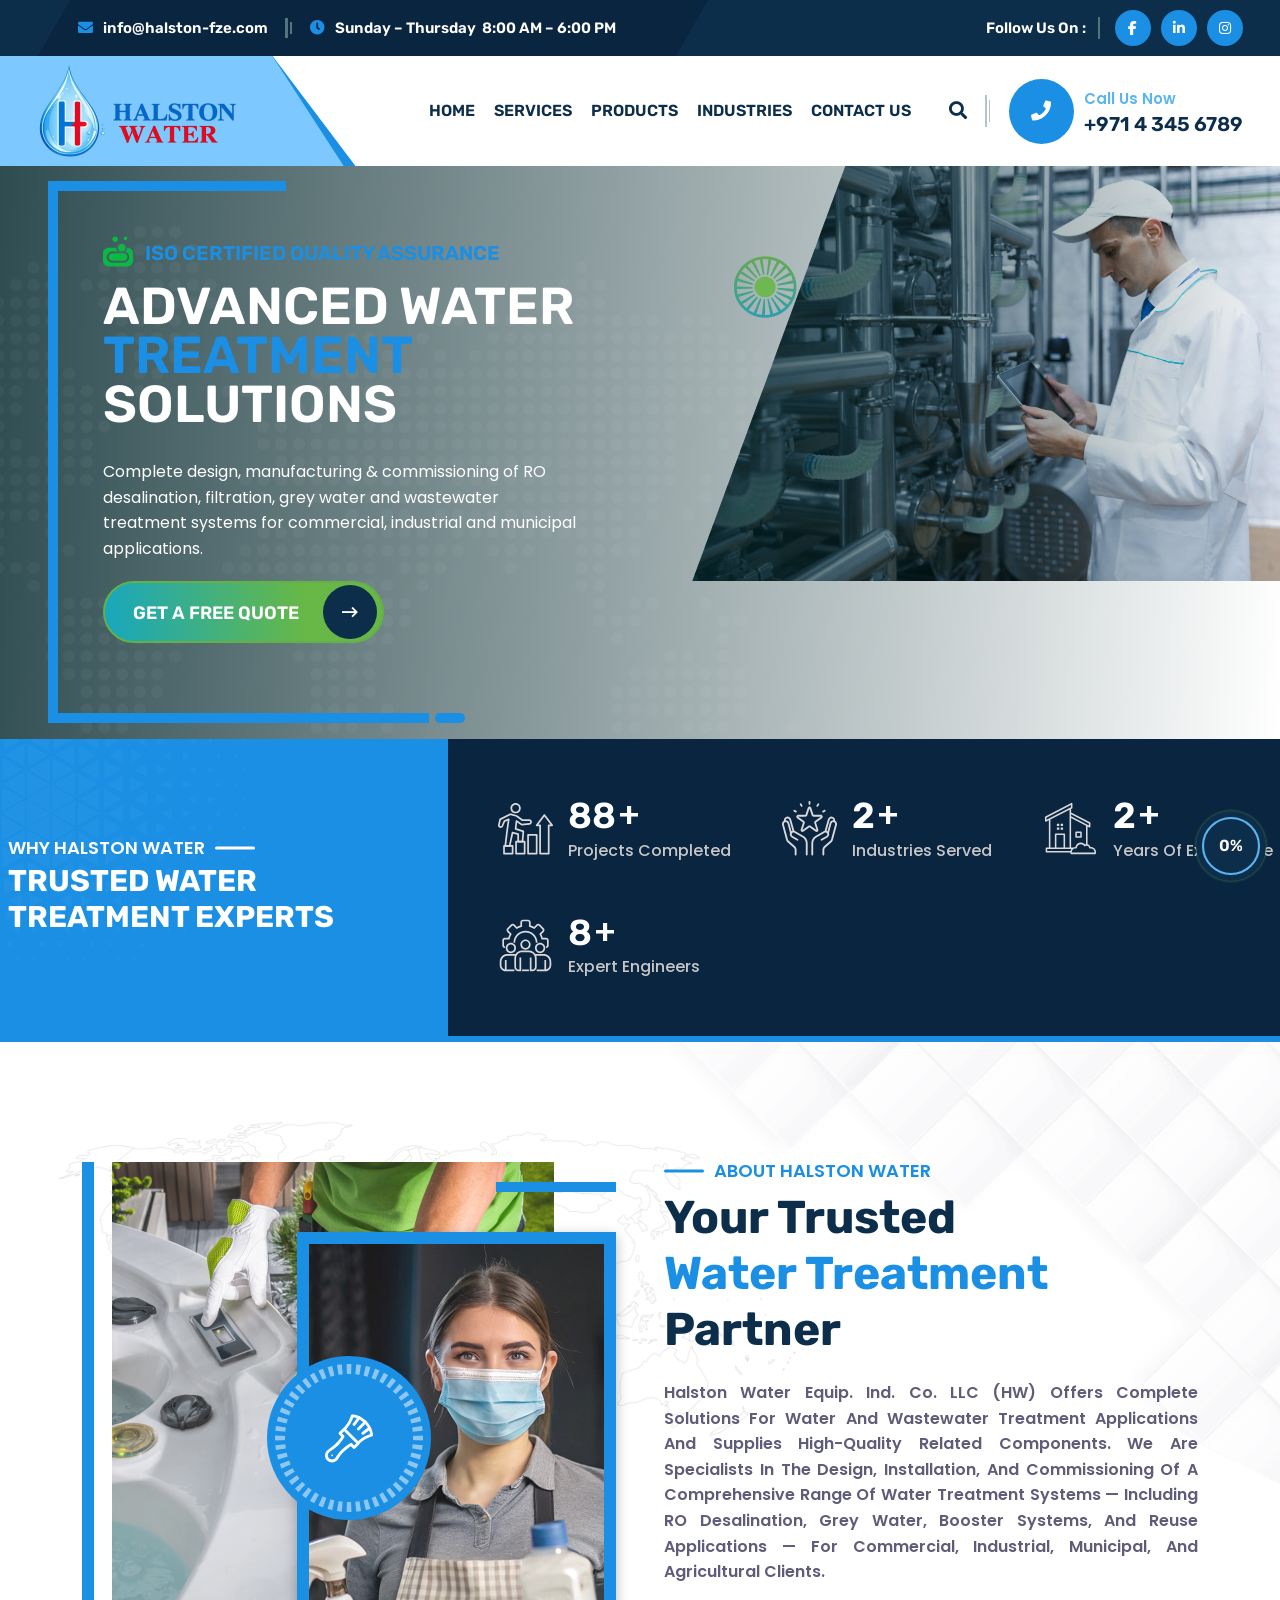
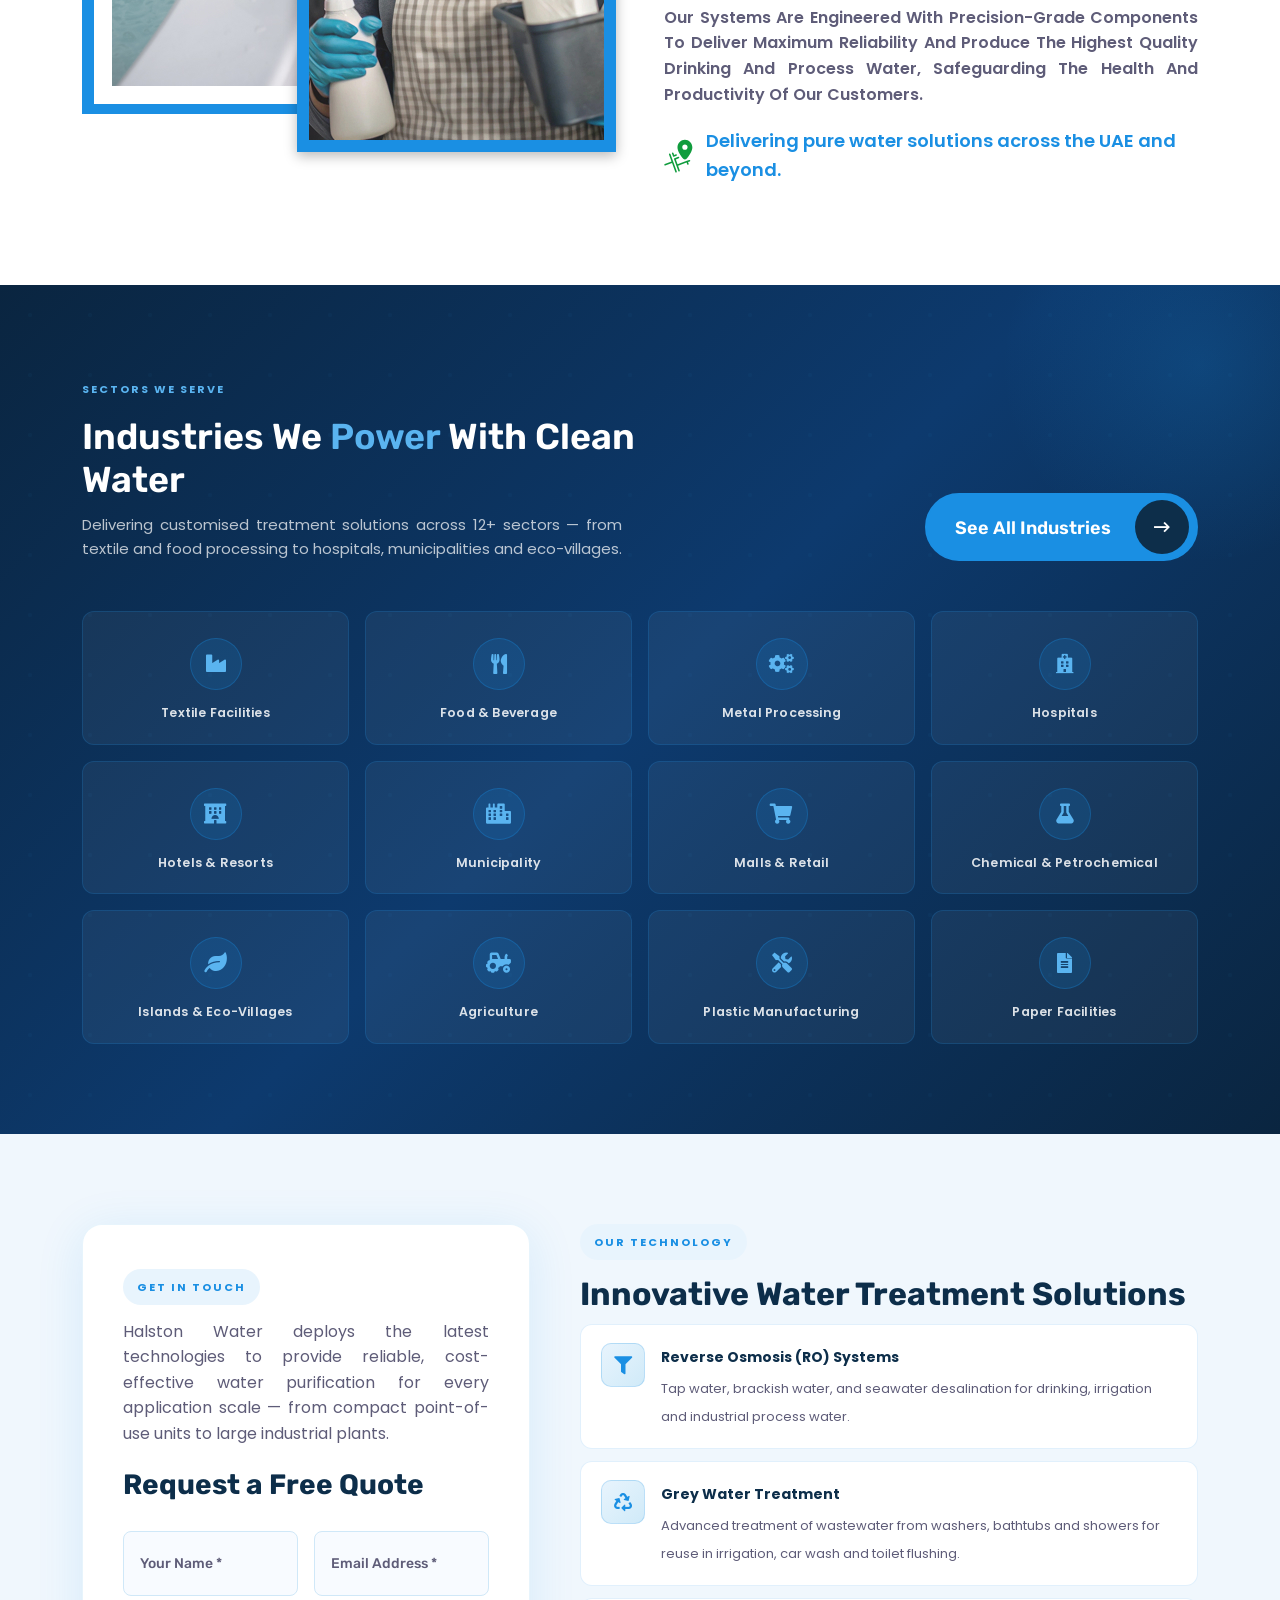
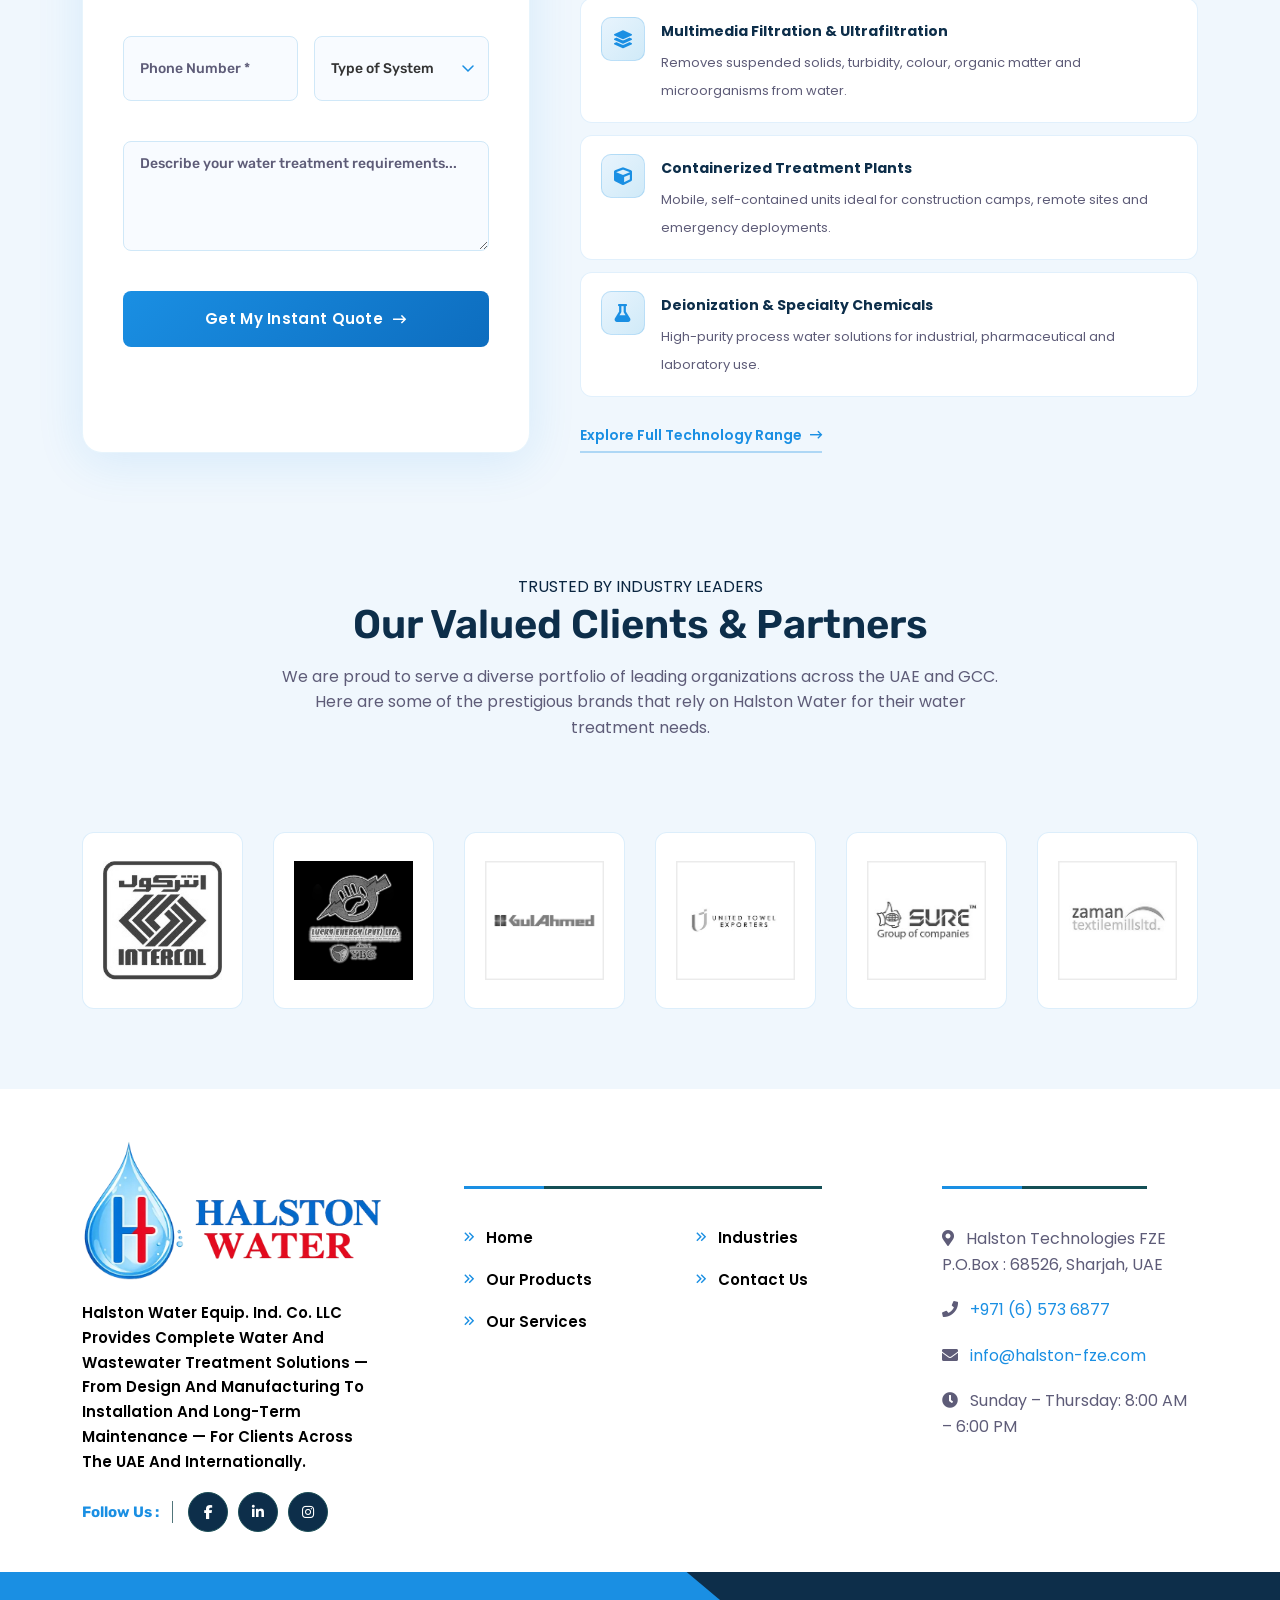
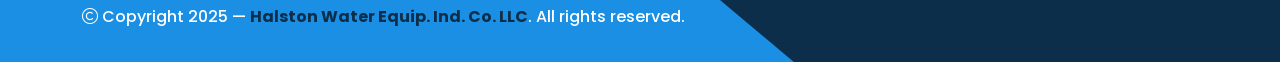
==== commit 79f2d592: "updated the content and structure the pages" ====
--- a/index.html
+++ b/index.html
@@ -472,7 +472,7 @@
                         <div class="vs-hero__image position-relative">
                             <div class="main-img vs-carousel" data-fade="true" data-autoplay="true">
                                 <div class="slide-item">
-                                    <img src="assets/img/hero/hero-img-1-1.png" alt="RO Desalination Plant">
+                                    <img src="assets/img/gallery/home.jpg" alt="RO Desalination Plant">
                                 </div>
                                 <div class="slide-item">
                                     <img src="assets/img/hero/hero-img-1-2.png" alt="Water Filtration System">
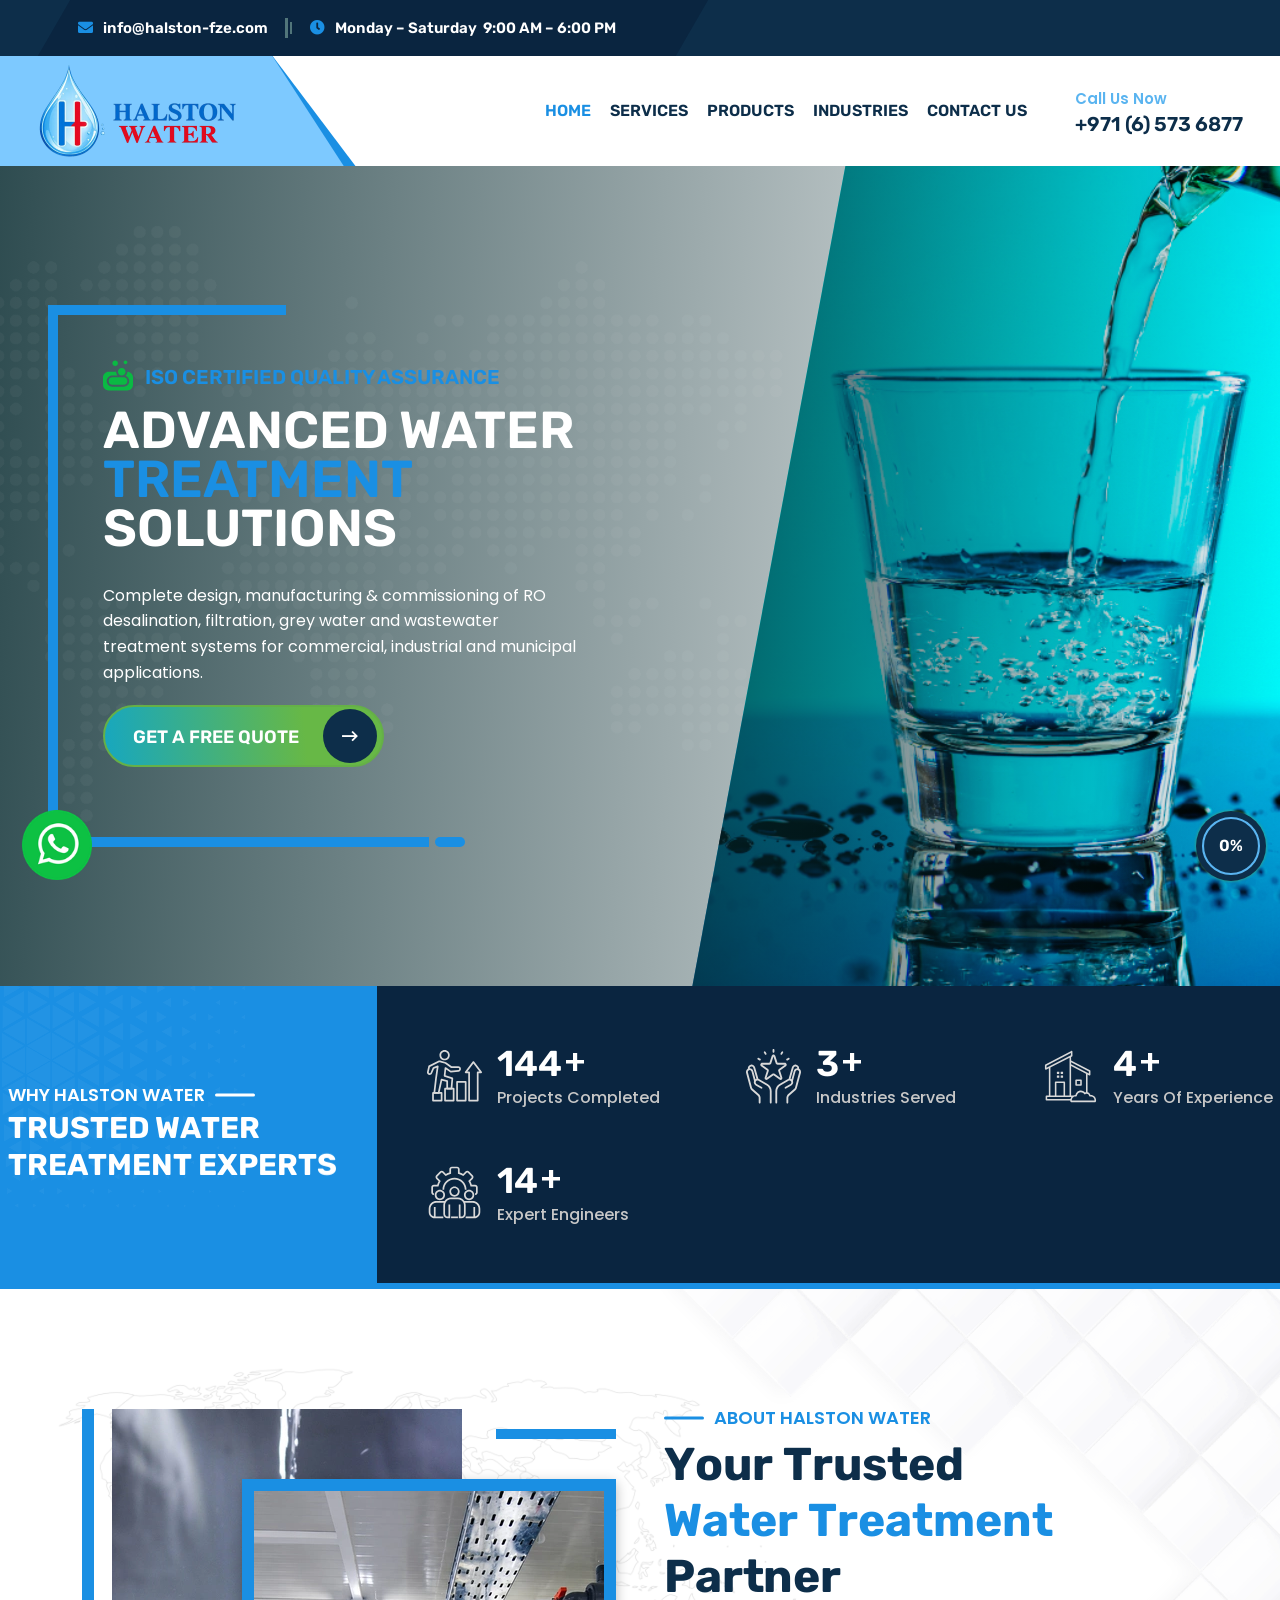
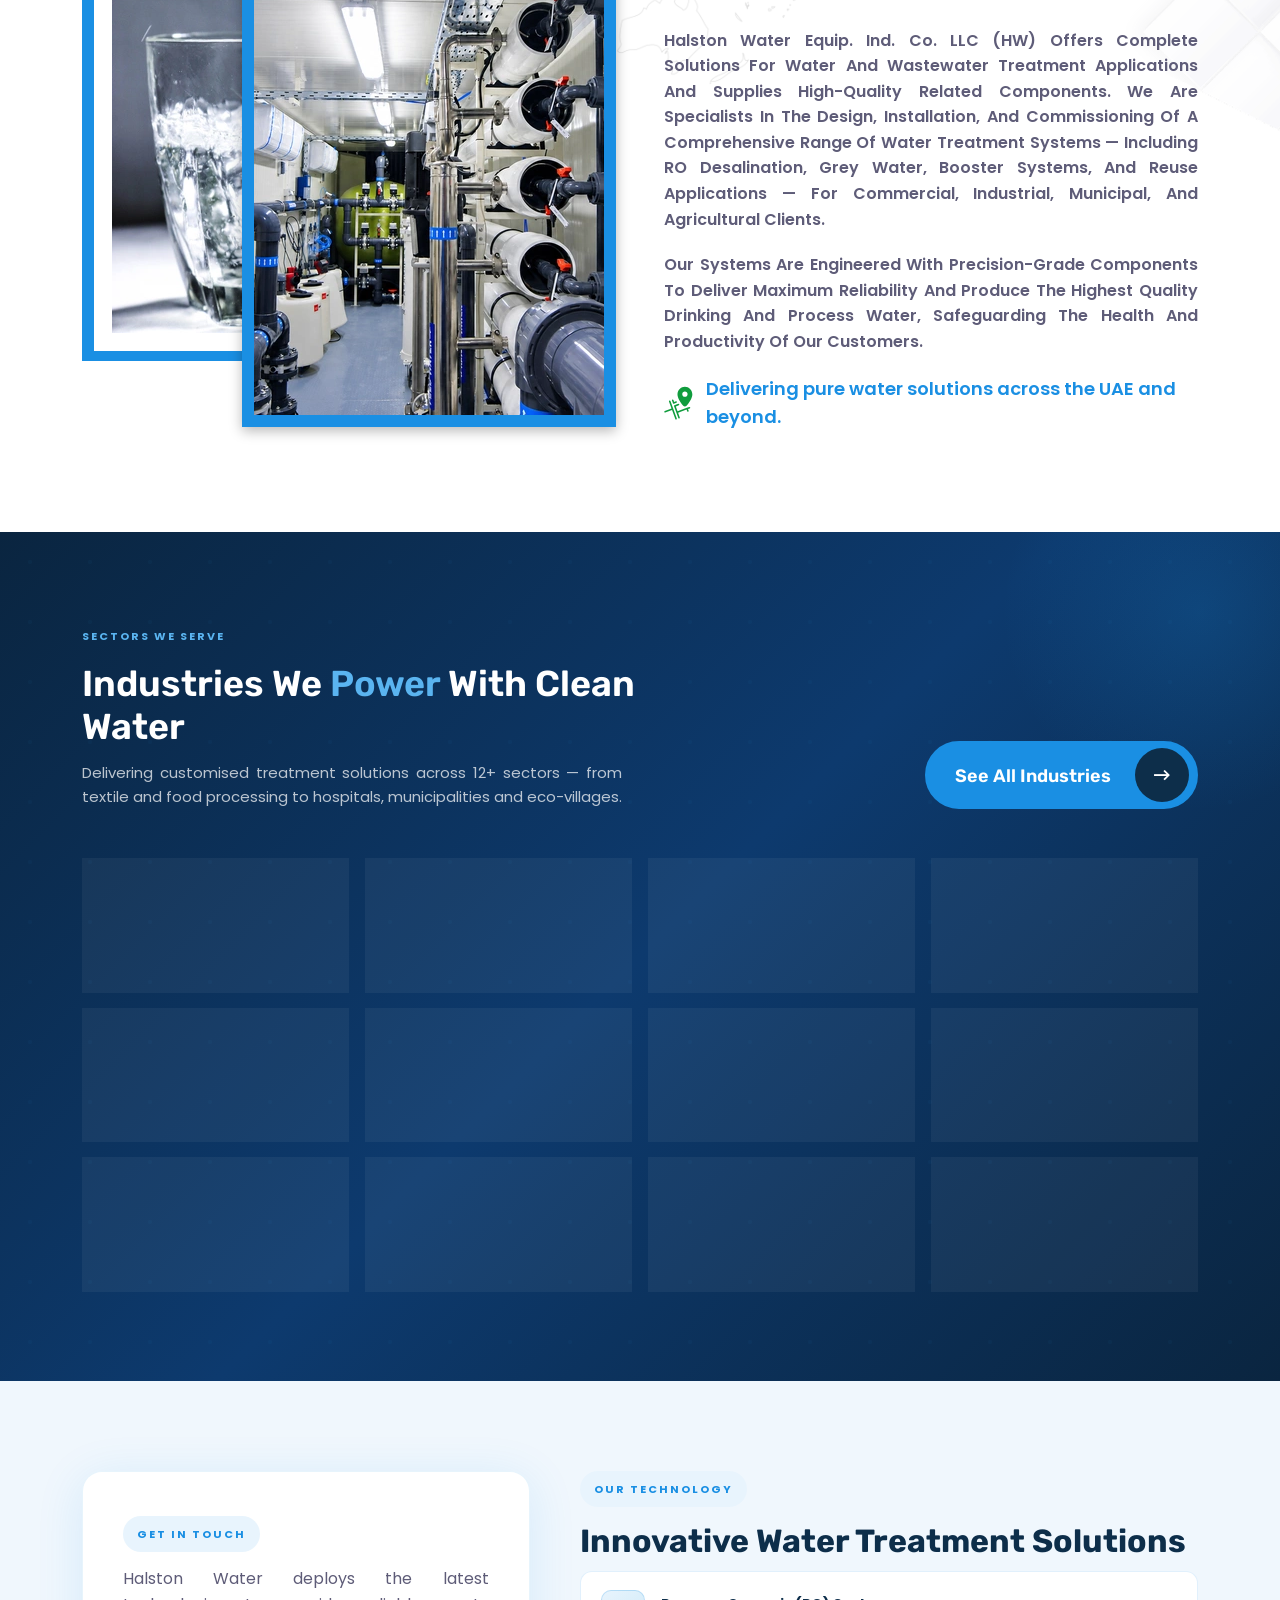
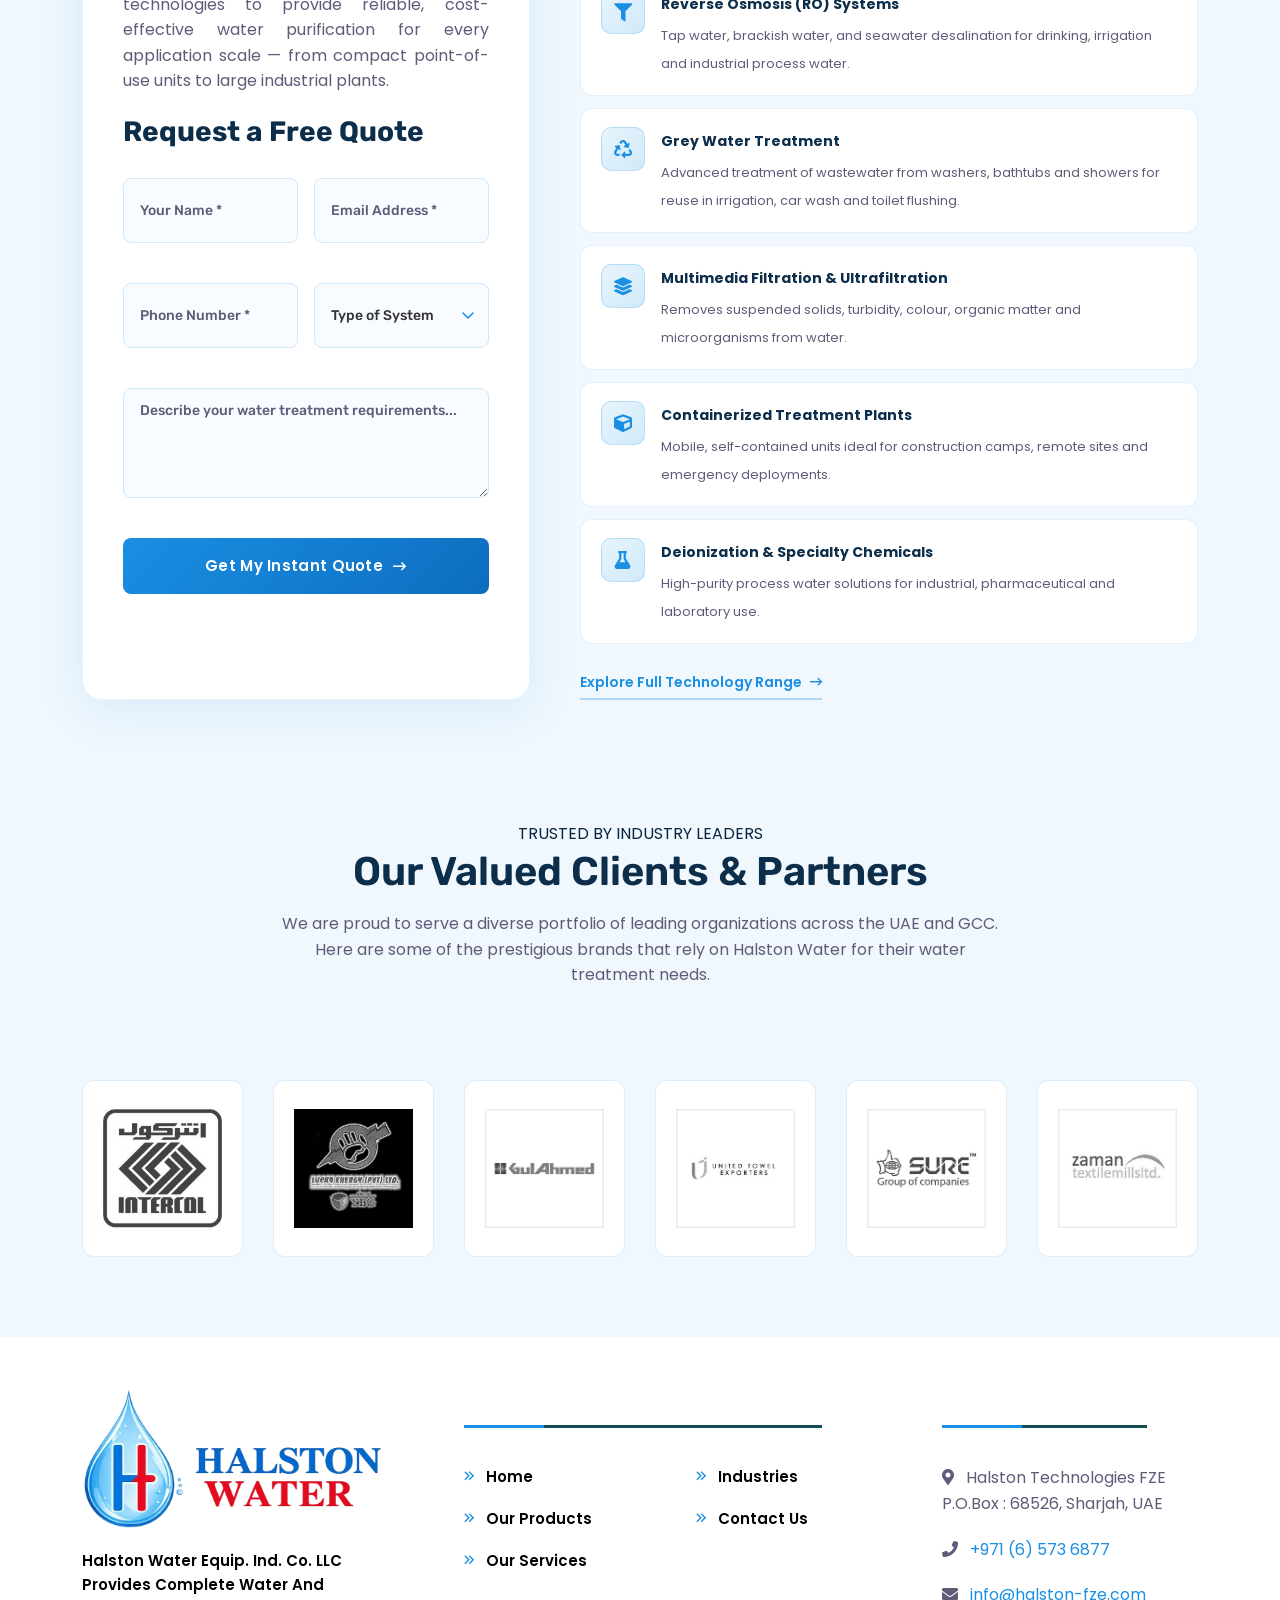
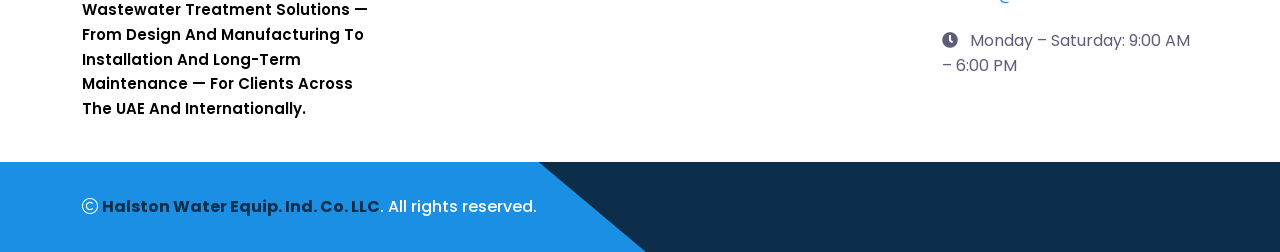
==== commit 5332f5b1: "updated the content and structure the pages" ====
--- a/index.html
+++ b/index.html
@@ -376,11 +376,11 @@
                         <div class="header-links">
                             <ul>
                                 <li><i class="far fa-envelope"></i><a href="mailto:info@halston-fze.com">info@halston-fze.com</a></li>
-                                <li class="d-lg-inline d-none"><i class="far fa-clock"></i>Sunday – Thursday &nbsp;8:00 AM – 6:00 PM</li>
+                                <li class="d-lg-inline d-none"><i class="far fa-clock"></i>Monday – Saturday &nbsp;9:00 AM – 6:00 PM</li>
                             </ul>
                         </div>
                     </div>
-                    <div class="col-auto">
+                    <!-- <div class="col-auto">
                         <div class="social-style1">
                             <span class="social-title">Follow Us On :</span>
                             <div class="social-icon">
@@ -389,7 +389,7 @@
                                 <a href="#"><i class="fab fa-instagram"></i></a>
                             </div>
                         </div>
-                    </div>
+                    </div> -->
                 </div>
             </div>
         </div>
@@ -423,13 +423,13 @@
                             </div>
                             <div class="col-auto d-lg-block d-none">
                                 <div class="header-inner">
-                                    <div class="header-icons">
+                                    <!-- <div class="header-icons">
                                         <button class="searchBoxTggler"><i class="fal fa-search"></i></button>
                                         <a class="icon-btn" href="tel:+97143456789"><i class="fa-solid fa-phone"></i></a>
-                                    </div>
+                                    </div> -->
                                     <div class="contact-content">
                                         <p class="contact-text">Call Us Now</p>
-                                        <h6 class="contact-title"><a href="tel:+97143456789">+971 4 345 6789</a></h6>
+                                        <h6 class="contact-title"><a href="tel:+97143456789">+971 (6) 573 6877</a></h6>
                                     </div>
                                 </div>
                             </div>
@@ -472,10 +472,10 @@
                         <div class="vs-hero__image position-relative">
                             <div class="main-img vs-carousel" data-fade="true" data-autoplay="true">
                                 <div class="slide-item">
-                                    <img src="assets/img/gallery/home.jpg" alt="RO Desalination Plant">
+                                    <img src="assets/img/gallery/home3.jpg" alt="RO Desalination Plant">
                                 </div>
                                 <div class="slide-item">
-                                    <img src="assets/img/hero/hero-img-1-2.png" alt="Water Filtration System">
+                                    <img src="assets/img/gallery/home.jpg" alt="Water Filtration System">
                                 </div>
                             </div>
                             <span class="shape-mockup hero-shep3 custome-sheap1 wow animate__zoomIn" data-wow-delay="0.90s" style="left: -50px; bottom: 0;">
@@ -484,9 +484,9 @@
                             <span class="shape-mockup hero-shep4 custome-sheap1 wow animate__zoomIn" data-wow-delay="0.80s" style="left: -130px; bottom: 0;">
                                 <img src="assets/img/shapes/hero-shep-1-2.svg" alt="hero element">
                             </span>
-                            <span class="shape-mockup hero-shep5 spin d-lg-block d-none" style="left: 75px; top: 90px;">
+                            <!-- <span class="shape-mockup hero-shep5 spin d-lg-block d-none" style="left: 75px; top: 90px;">
                                 <img src="assets/img/shapes/circle-1.png" alt="hero element">
-                            </span>
+                            </span> -->
                         </div>
                     </div>
                 </div>
@@ -598,17 +598,17 @@
             <div class="row gx-60 g-5 justify-content-center">
                 <div class="col-xl-6">
                     <div class="img-box1 wow animate__fadeInUp" data-wow-delay="0.55s">
-                        <div class="img-icon">
+                        <!-- <div class="img-icon">
                             <img src="assets/img/icon/about-icon1.svg" alt="icon">
                             <span class="icon-shep">
                                 <img src="assets/img/shapes/about-icon-shape1.png" alt="shape" class="spin">
                             </span>
-                        </div>
+                        </div> -->
                         <div class="img1">
-                            <img src="assets/img/about/about-img-1-1.jpg" alt="Water Treatment Plant">
+                            <img src="assets/img/gallery/about.webp" alt="Water Treatment Plant">
                         </div>
                         <div class="img2">
-                            <img src="assets/img/about/about-img-1-2.jpg" alt="RO System Installation">
+                            <img src="assets/img/gallery/about2.webp" alt="RO System Installation">
                         </div>
                     </div>
                 </div>
@@ -982,14 +982,14 @@
                                 <p class="footer-text">
                                     Halston Water Equip. Ind. Co. LLC provides complete water and wastewater treatment solutions — from design and manufacturing to installation and long-term maintenance — for clients across the UAE and internationally.
                                 </p>
-                                <div class="social-style1">
+                                <!-- <div class="social-style1">
                                     <span class="social-title">Follow Us :</span>
                                     <div class="social-icon">
                                         <a href="#"><i class="fab fa-facebook-f"></i></a>
                                         <a href="#"><i class="fab fa-linkedin-in"></i></a>
                                         <a href="#"><i class="fab fa-instagram"></i></a>
                                     </div>
-                                </div>
+                                </div> -->
                             </div>
                         </div>
                     </div>
@@ -1025,7 +1025,7 @@
                                     <a href="mailto:info@halston-fze.com">info@halston-fze.com</a>
                                 </p>
                                 <p><i class="fas fa-clock me-2"></i>
-                                    Sunday – Thursday: 8:00 AM – 6:00 PM
+                                    Monday – Saturday: 9:00 AM – 6:00 PM
                                 </p>
                             </div>
                         </div>
@@ -1046,7 +1046,7 @@
             <div class="container">
                 <div class="row justify-content-xl-between justify-content-center align-items-center">
                     <div class="col-auto">
-                        <p class="copyright-text"><i class="fal fa-copyright"></i> Copyright 2025 — <a href="index.html">Halston Water Equip. Ind. Co. LLC</a>. All rights reserved.</p>
+                        <p class="copyright-text"><i class="fal fa-copyright"></i>  <a href="index.html">Halston Water Equip. Ind. Co. LLC</a>. All rights reserved.</p>
                     </div>
                 </div>
             </div>
@@ -1064,6 +1064,10 @@
         </span>
     </button>
 
+    <div class="whatsapp">
+        <a href="https://wa.link/e66071" target=”_blank”><img src="assets/img/logo/whatsapp-logo1.png" class="whatsapp-logo" alt=""></a>
+    </div>
+
     <script src="assets/js/vendor/jquery-3.7.1.min.js"></script>
     <script src="assets/js/bootstrap.min.js"></script>
     <script src="assets/js/slick.min.js"></script>
@@ -1073,7 +1077,7 @@
     <script src="assets/js/ScrollTrigger.min.js"></script>
     <script src="assets/js/gsap-scroll-to-plugin.js"></script>
     <script src="assets/js/SplitText.js"></script>
-    <!-- <script src="assets/js/lenis.min.js"></script> -->
+    <script src="assets/js/lenis.min.js"></script>
     <script src="assets/js/wow.min.js"></script>
     <script src="assets/js/main.js"></script>
 
--- a/assets/css/style.css
+++ b/assets/css/style.css
@@ -2132,7 +2132,7 @@
 @media (max-width: 767px) {
   .back-to-top {
     --back-to-top-size: 60px;
-    bottom: 80px;
+    /* bottom: 80px; */
     right: 10px;
   }
 }
@@ -2923,7 +2923,7 @@
   text-transform: capitalize;
 }
 .footer-widget.widget_meta, .footer-widget.widget_pages, .footer-widget.widget_archive, .footer-widget.widget_categories, .footer-widget.widget_nav_menu {
-  margin-bottom: 45px;
+  margin-bottom: 0;
 }
 .footer-widget.widget_meta ul ul, .footer-widget.widget_pages ul ul, .footer-widget.widget_archive ul ul, .footer-widget.widget_categories ul ul, .footer-widget.widget_nav_menu ul ul {
   margin-top: 0;
@@ -2978,7 +2978,7 @@
   }
   .footer-widget .widget_title {
     font-size: 20px;
-    margin-bottom: 30px;
+    margin-bottom: 20px;
   }
   .footer-widget .footer-menu a {
     font-size: 16px;
@@ -3895,7 +3895,7 @@
 }
 .footer-layout1 .widget_title {
   position: relative;
-  padding-bottom: 8px;
+  padding-bottom: 0px;
 }
 .footer-layout1 .widget_title::before {
   content: "";
@@ -4131,7 +4131,7 @@
 /* Medium devices */
 @media (max-width: 991px) {
   .copyright-wrap {
-    padding-bottom: 35px;
+    /* padding-bottom: 35px; */
   }
 }
 /* Medium devices */
@@ -5364,6 +5364,8 @@
 .vs-hero__layout1 .main-img img {
   width: 100%;
   max-height: 820px;
+  min-height: 820px;
+  object-fit: cover;
   position: relative;
 }
 .vs-hero__layout1 .vs-hero__item {
@@ -9324,6 +9326,25 @@
   .preloader-inner img {
     max-width: 200px;
   }
+
+  .header-top {
+    display: none;
+  }
+
+  .footer-logo a img {
+    max-width: 220px;
+  }
+}
+
+.whatsapp {
+  position: fixed;
+  bottom: 20px;
+  left: 22px;
+  z-index: 999;
+}
+
+.whatsapp-logo {
+  max-width: 70px !important;
 }
 
 /*# sourceMappingURL=style.css.map */
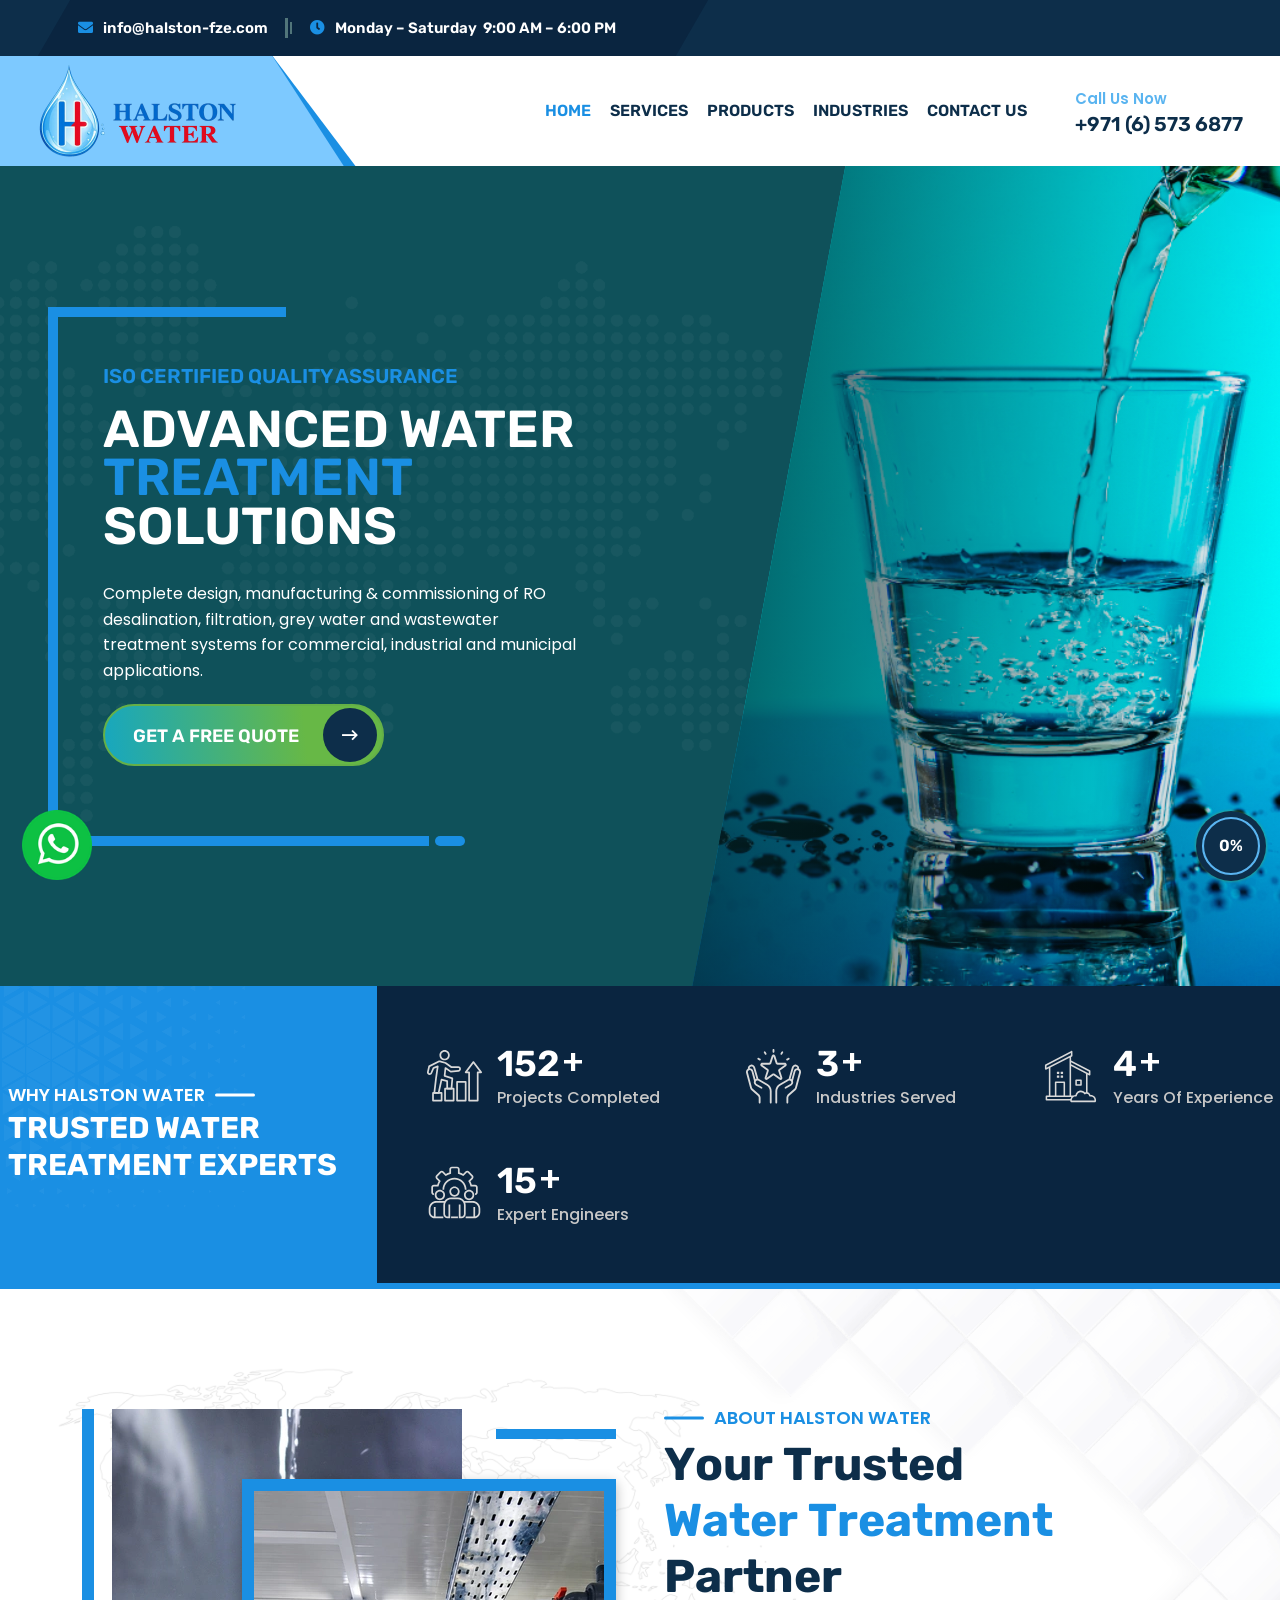
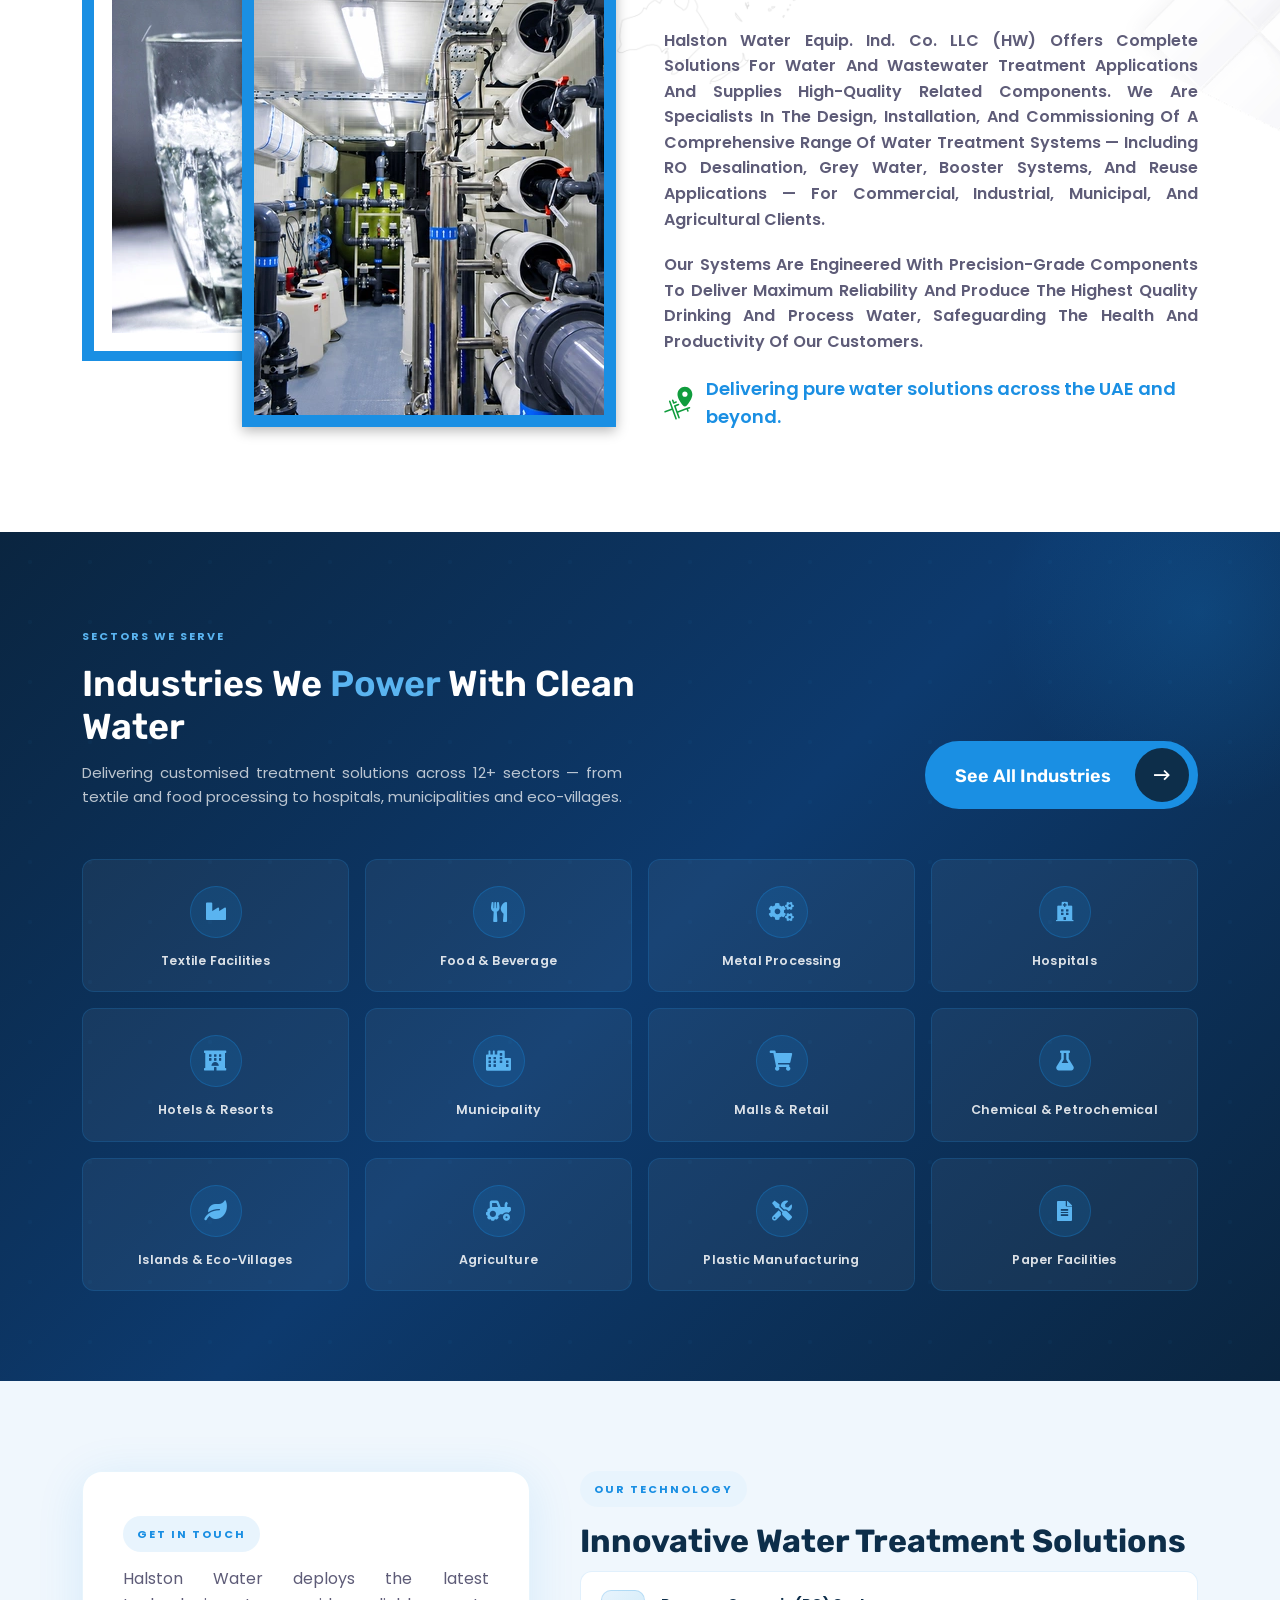
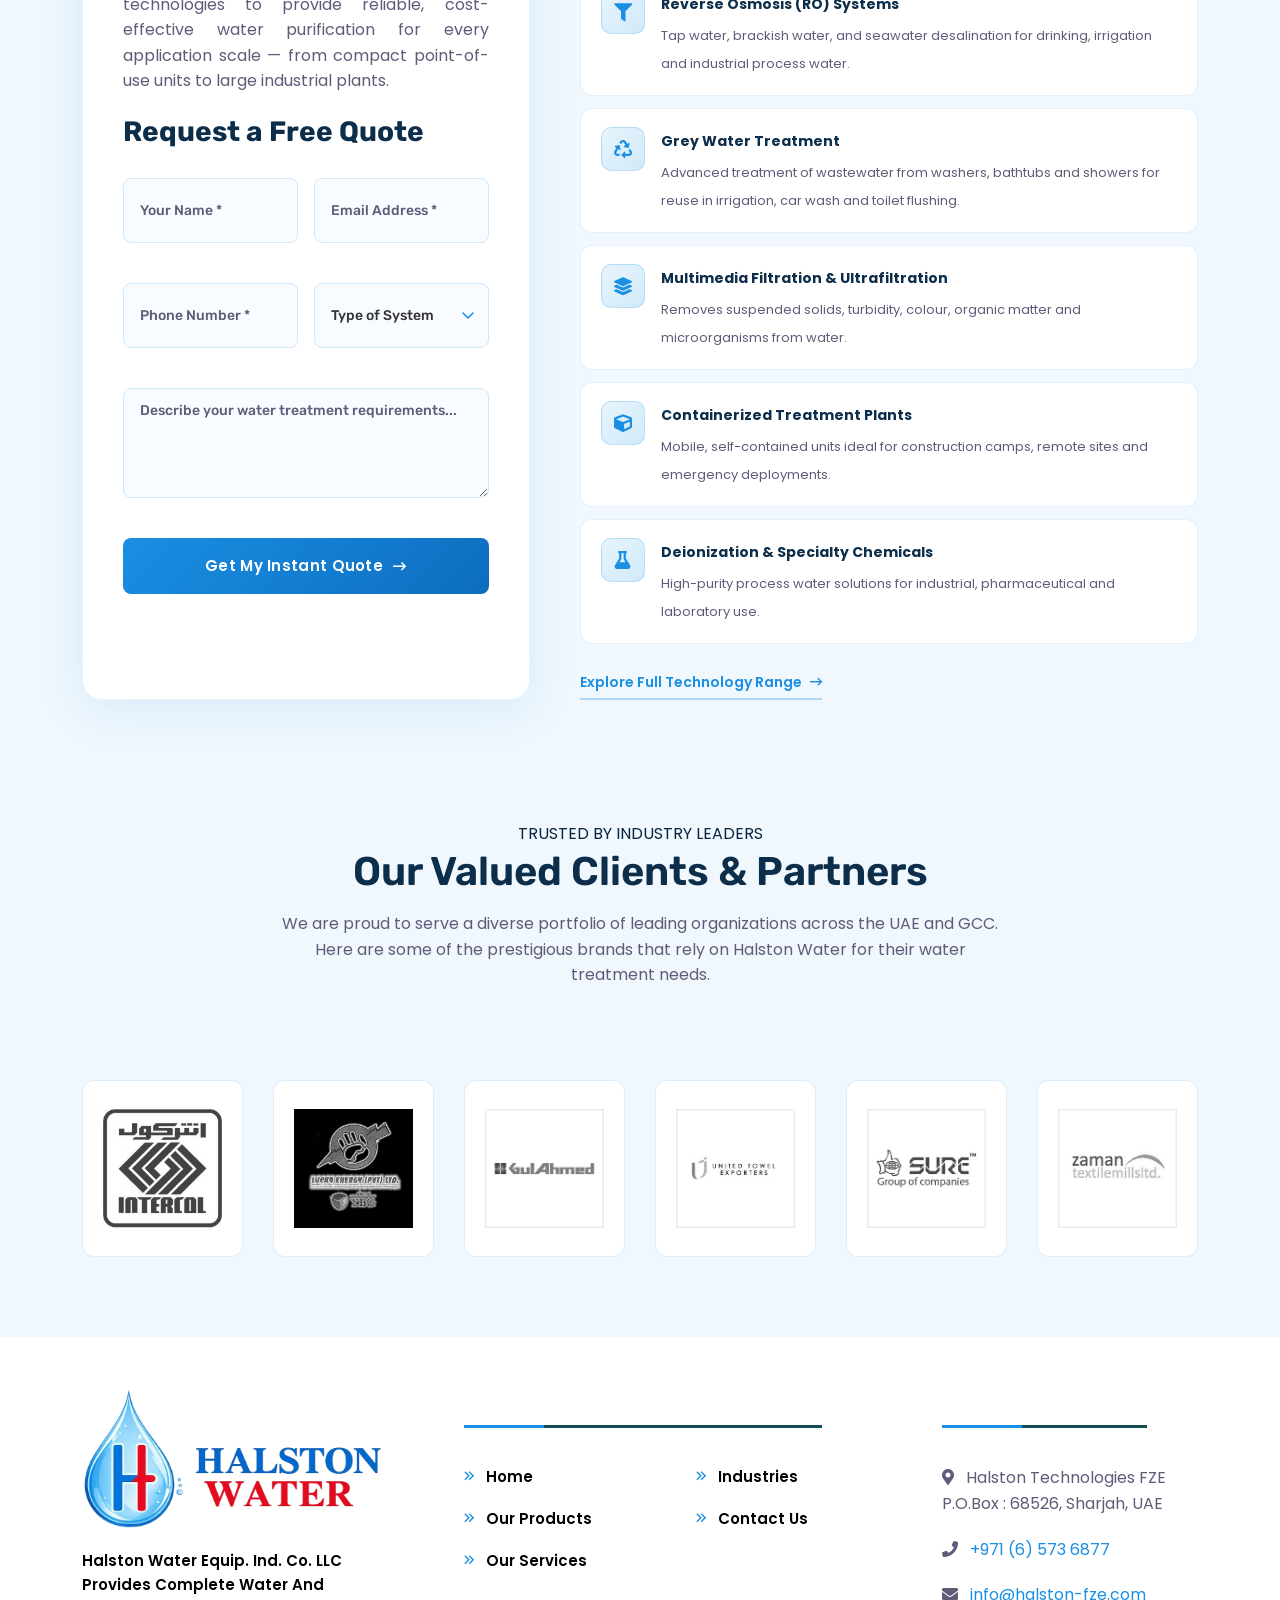
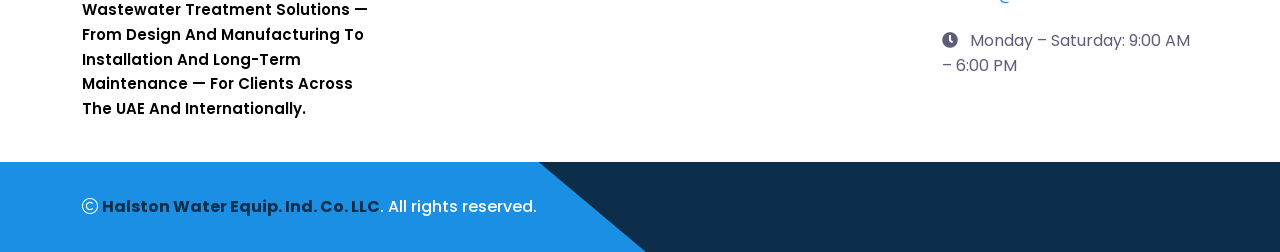
==== commit b886aa33: "updated the content and structure the pages" ====
--- a/index.html
+++ b/index.html
@@ -450,7 +450,7 @@
                     <div class="col-lg-6 position-relative">
                         <div class="vs-hero__content">
                             <div class="vs-hero__subtitle wow animate__fadeInUp" data-wow-delay="0.90s">
-                                <span class="icon"><img src="assets/img/icon/satisfaction-icon.svg" alt="Icon"></span>
+                                <!-- <span class="icon"><img src="assets/img/icon/satisfaction-icon.svg" alt="Icon"></span> -->
                                 ISO Certified Quality Assurance
                             </div>
                             <h1 class="vs-hero__title wow animate__fadeInUp" data-wow-delay="0.85s">
@@ -468,7 +468,7 @@
                             <img src="assets/img/shapes/clean1.png" alt="hero element">
                         </span>
                     </div>
-                    <div class="col-lg-6">
+                    <div class="col-lg-6 hero-mob">
                         <div class="vs-hero__image position-relative">
                             <div class="main-img vs-carousel" data-fade="true" data-autoplay="true">
                                 <div class="slide-item">
--- a/assets/css/style.css
+++ b/assets/css/style.css
@@ -5305,7 +5305,7 @@
   margin-right: 12px;
 }
 .vs-hero__title {
-  font-size: 80px;
+  font-size: 50px;
   color: var(--white-color);
   text-transform: uppercase;
   line-height: 94%;
@@ -5378,8 +5378,8 @@
   height: 100%;
   left: 0;
   top: 0;
-  background: rgb(3, 39, 44);
-  background: linear-gradient(94deg, rgba(3, 39, 44, 0.8267682073) 0%, rgba(6, 58, 65, 0) 100%);
+  background: rgb(15 81 90);
+  /* background: linear-gradient(94deg, rgba(3, 39, 44, 0.8267682073) 0%, rgba(6, 58, 65, 0) 100%); */
 }
 .vs-hero__layout1 .vs-hero__item .dot-shape {
   position: absolute;
@@ -9322,20 +9322,6 @@
   max-width: 400px;
 }
 
-@media (max-width: 575px) {
-  .preloader-inner img {
-    max-width: 200px;
-  }
-
-  .header-top {
-    display: none;
-  }
-
-  .footer-logo a img {
-    max-width: 220px;
-  }
-}
-
 .whatsapp {
   position: fixed;
   bottom: 20px;
@@ -9347,4 +9333,30 @@
   max-width: 70px !important;
 }
 
+@media (max-width: 575px) {
+  .preloader-inner img {
+    max-width: 200px;
+  }
+
+  .header-top {
+    display: none;
+  }
+
+  .footer-logo a img {
+    max-width: 220px;
+  }
+
+  .whatsapp-logo {
+    max-width: 56px !important;
+  }
+
+  .hero-mob {
+    display: none;
+  }
+
+  .vs-hero__content {
+    padding: 55px 0px 80px 15px;
+  }
+}
+
 /*# sourceMappingURL=style.css.map */
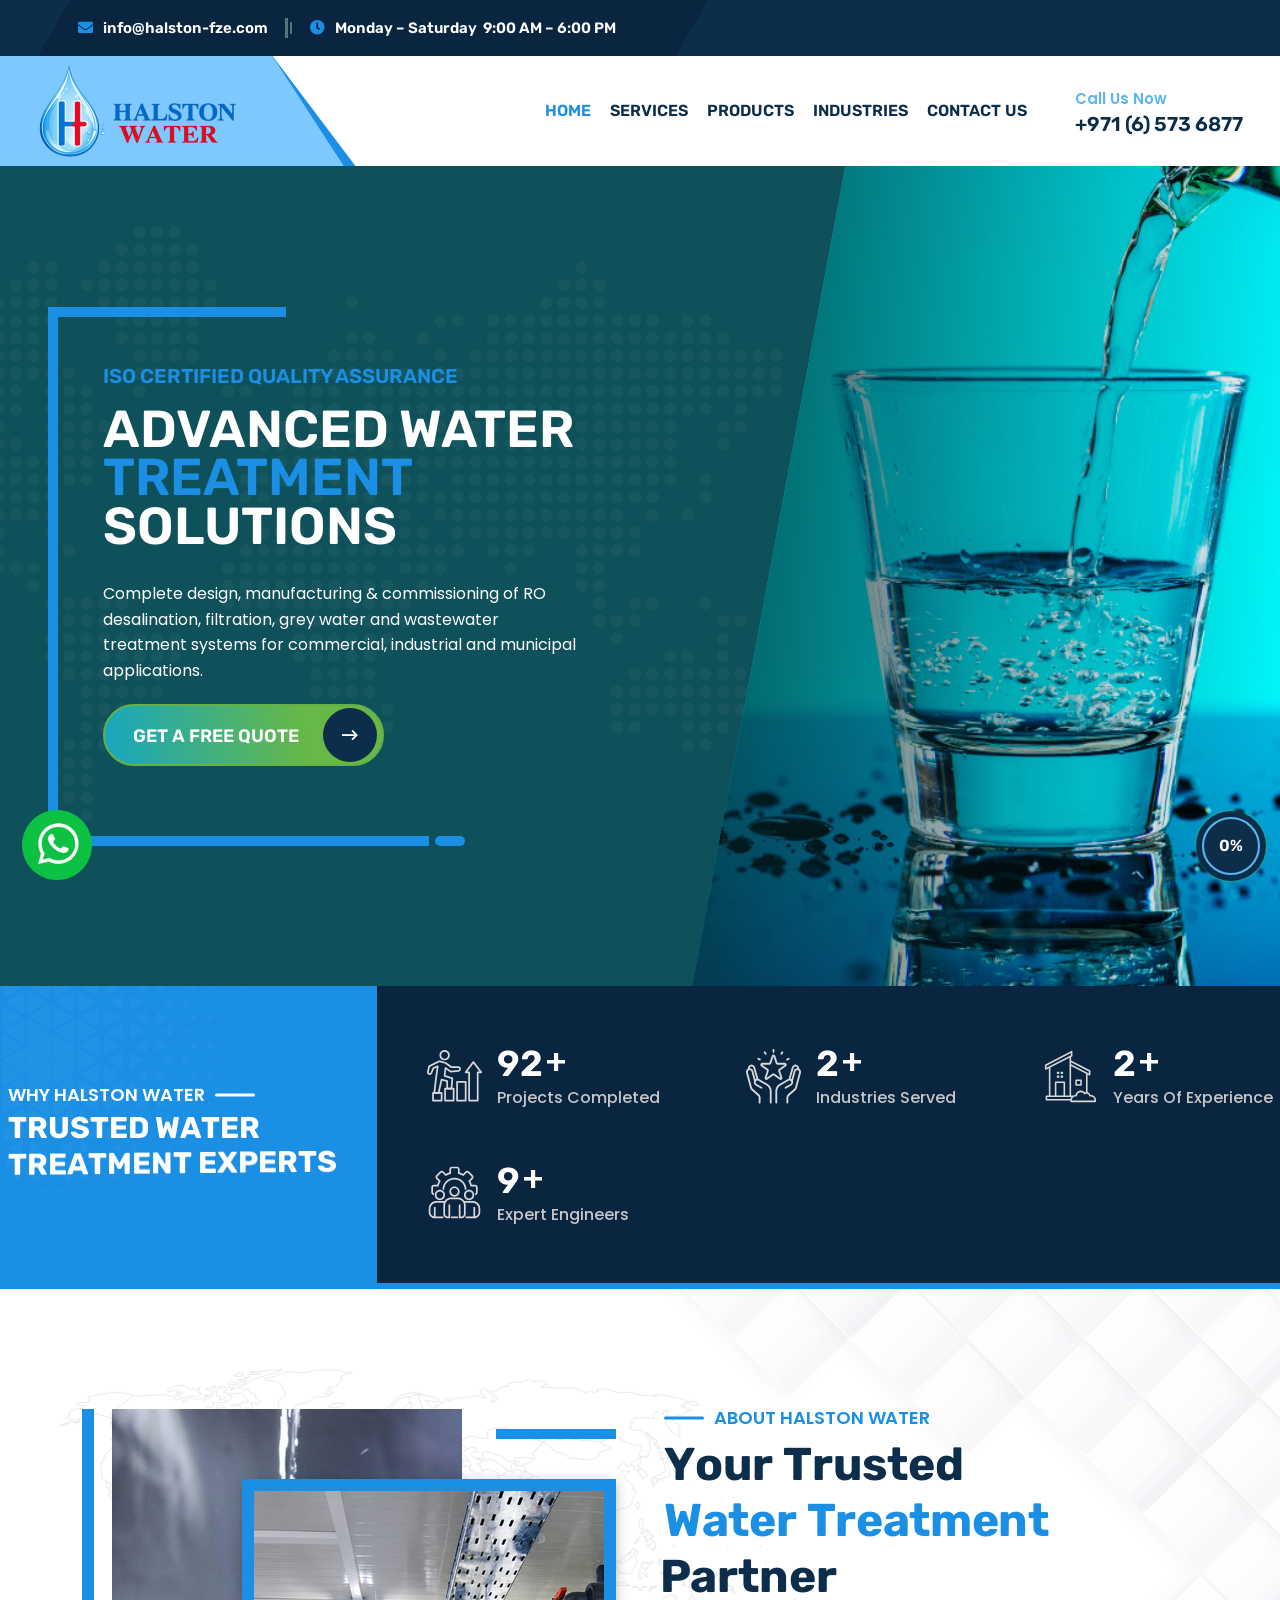
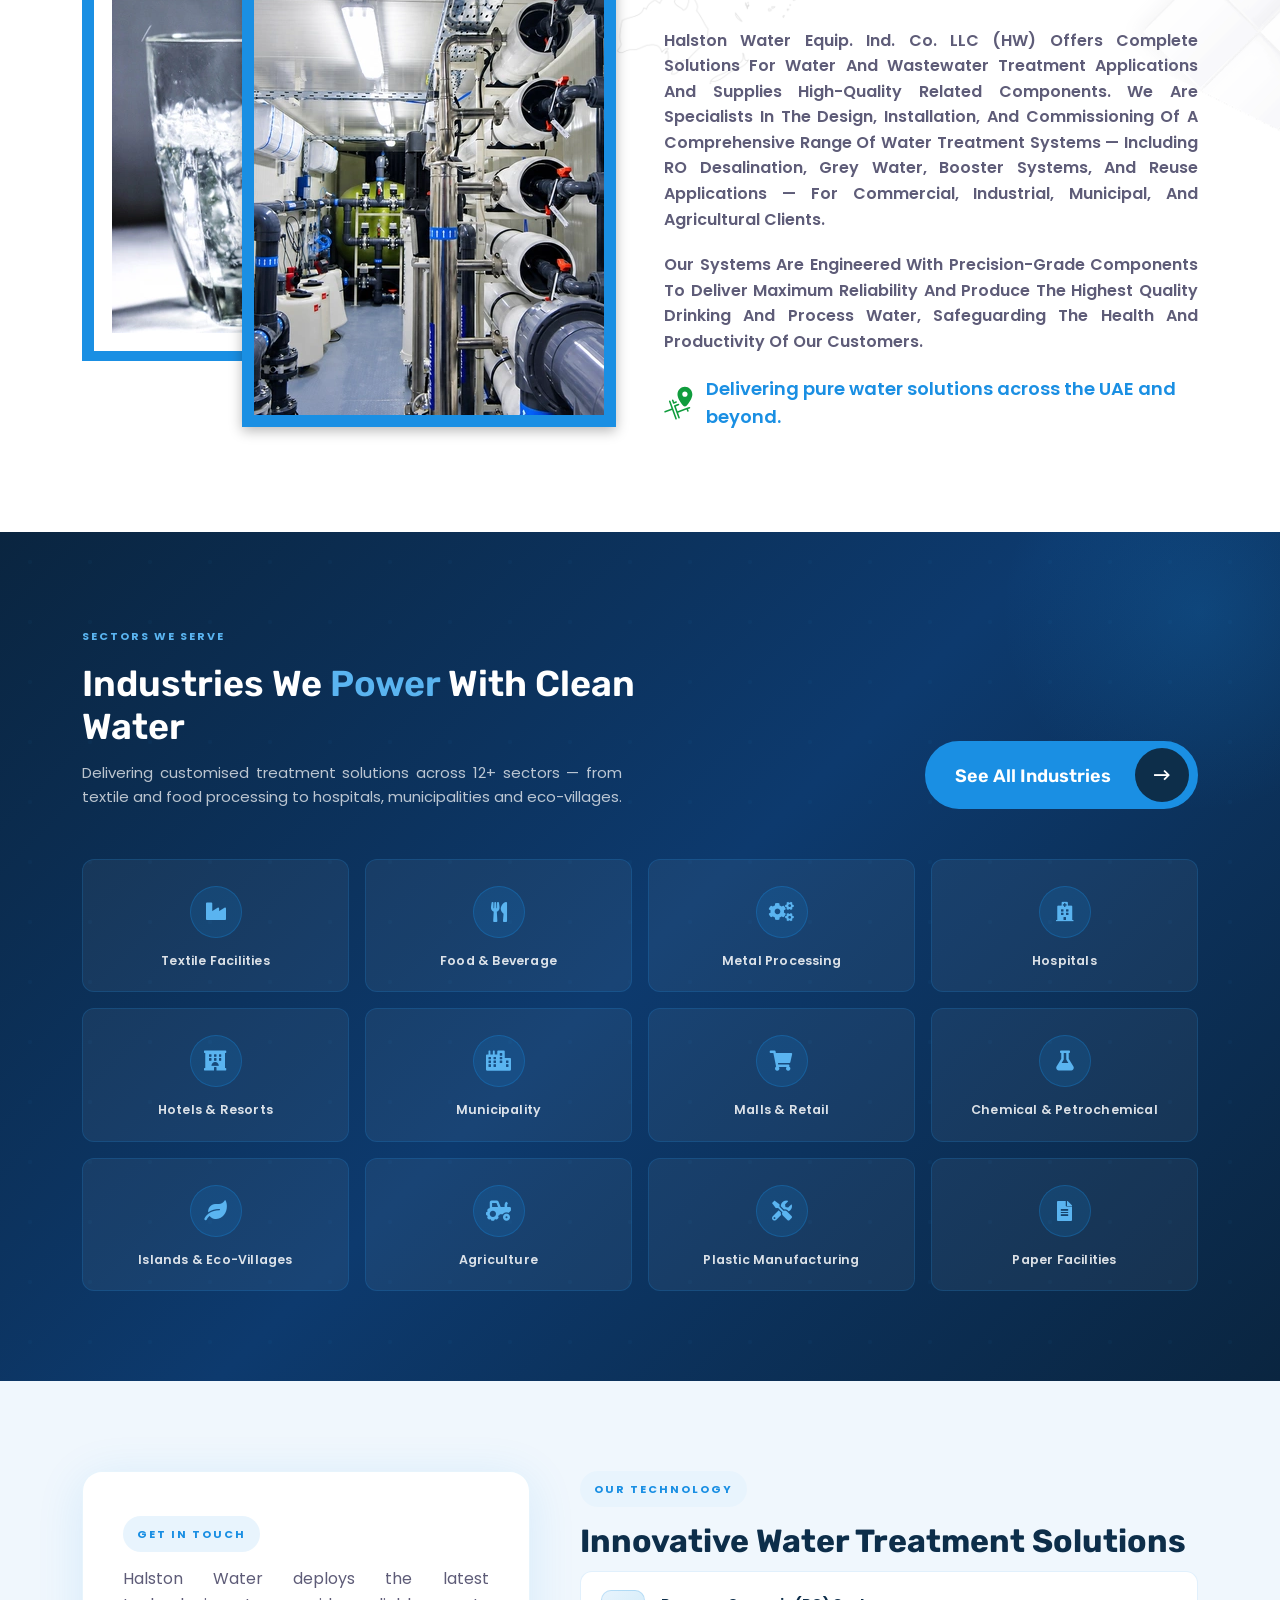
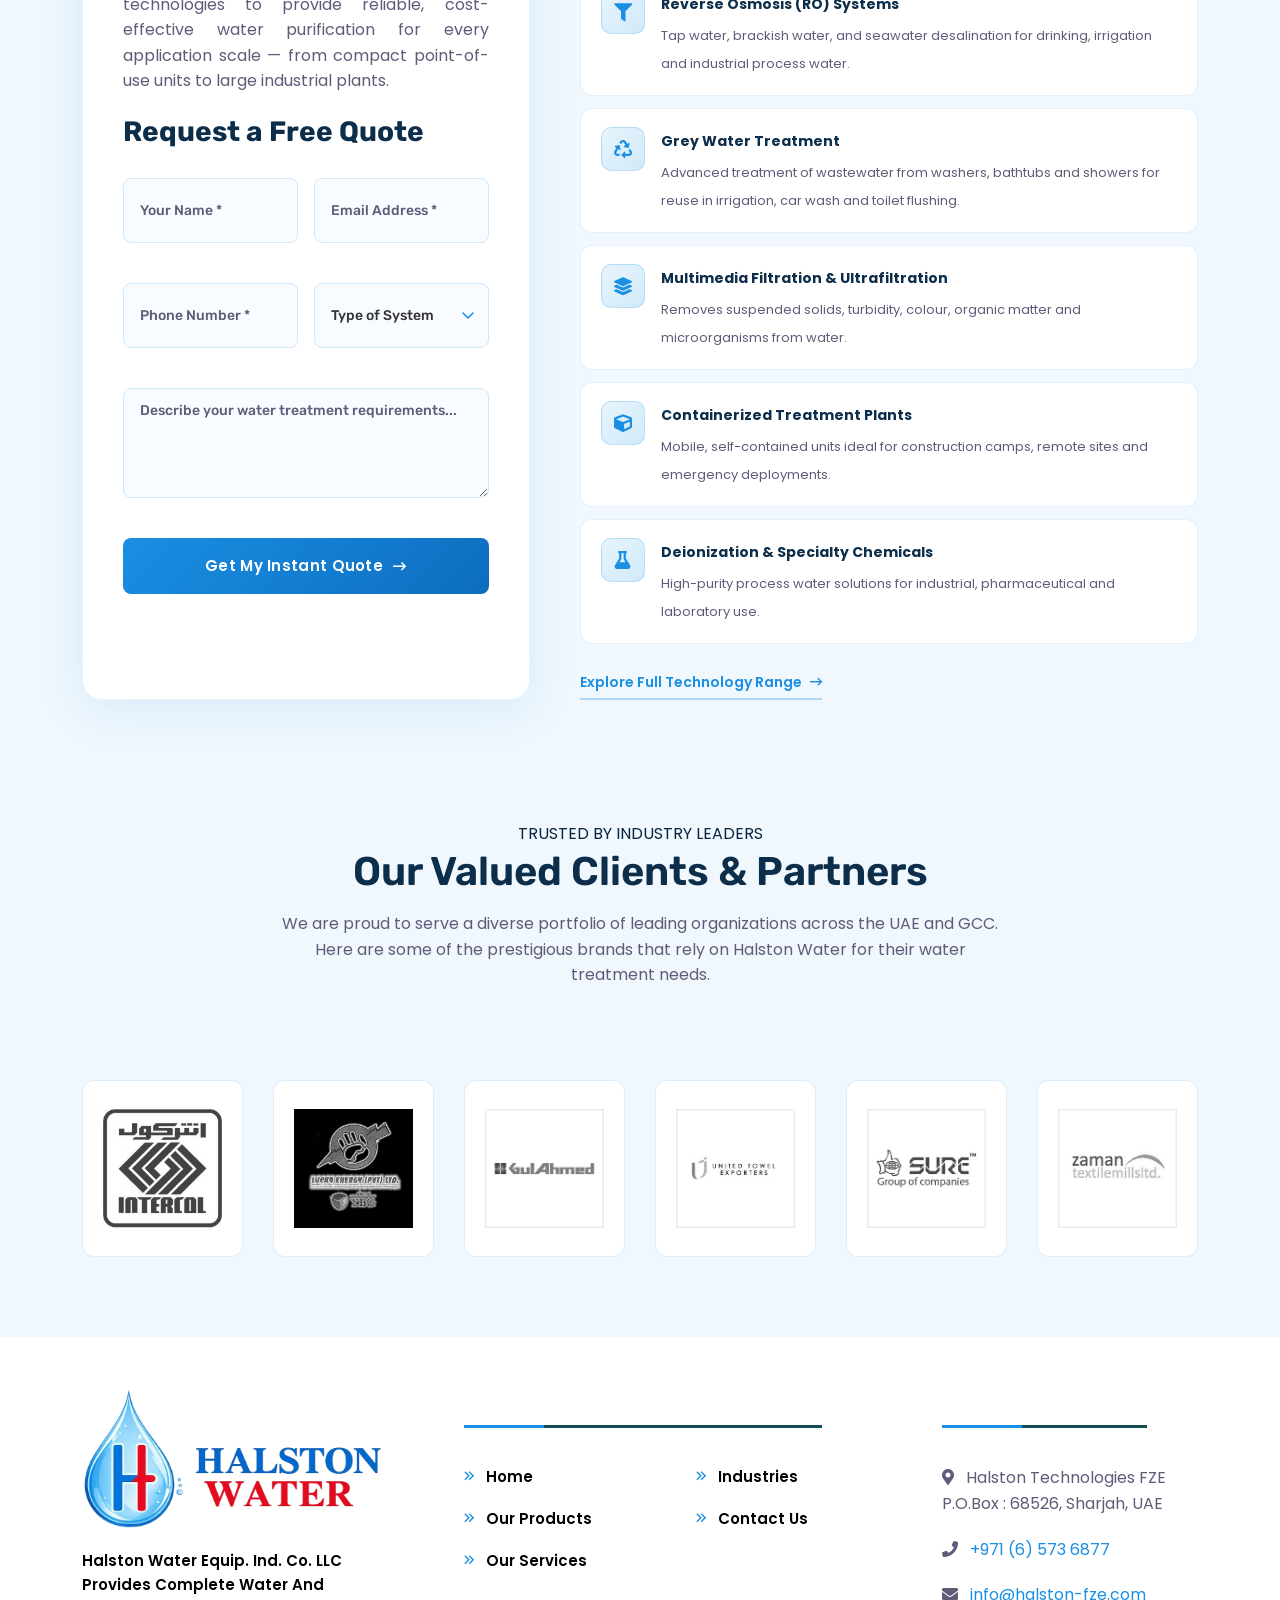
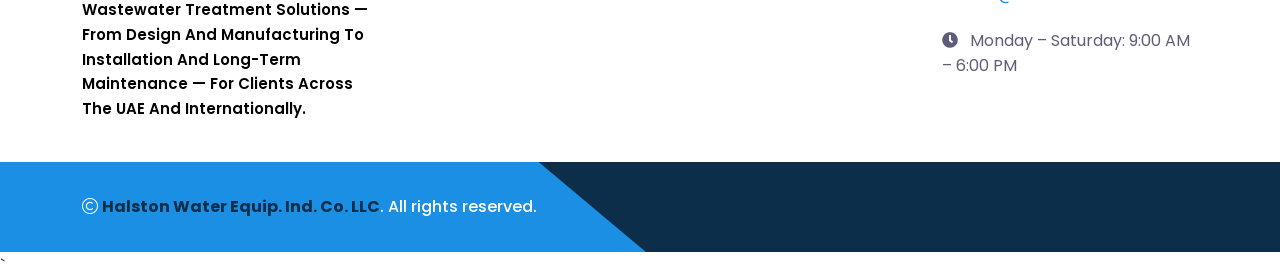
==== commit 902e43fa: "updated the content and structure the pages" ====
--- a/index.html
+++ b/index.html
@@ -1077,7 +1077,7 @@
     <script src="assets/js/ScrollTrigger.min.js"></script>
     <script src="assets/js/gsap-scroll-to-plugin.js"></script>
     <script src="assets/js/SplitText.js"></script>
-    <script src="assets/js/lenis.min.js"></script>
+    <script src="assets/js/lenis.min.js"></script>`
     <script src="assets/js/wow.min.js"></script>
     <script src="assets/js/main.js"></script>
 
--- a/assets/css/style.css
+++ b/assets/css/style.css
@@ -5483,7 +5483,7 @@
 /* Small devices */
 @media (max-width: 767px) {
   .vs-hero__layout1 .vs-hero__title {
-    font-size: 42px;
+    font-size: 34px;
   }
 }
 /* Extra small devices */
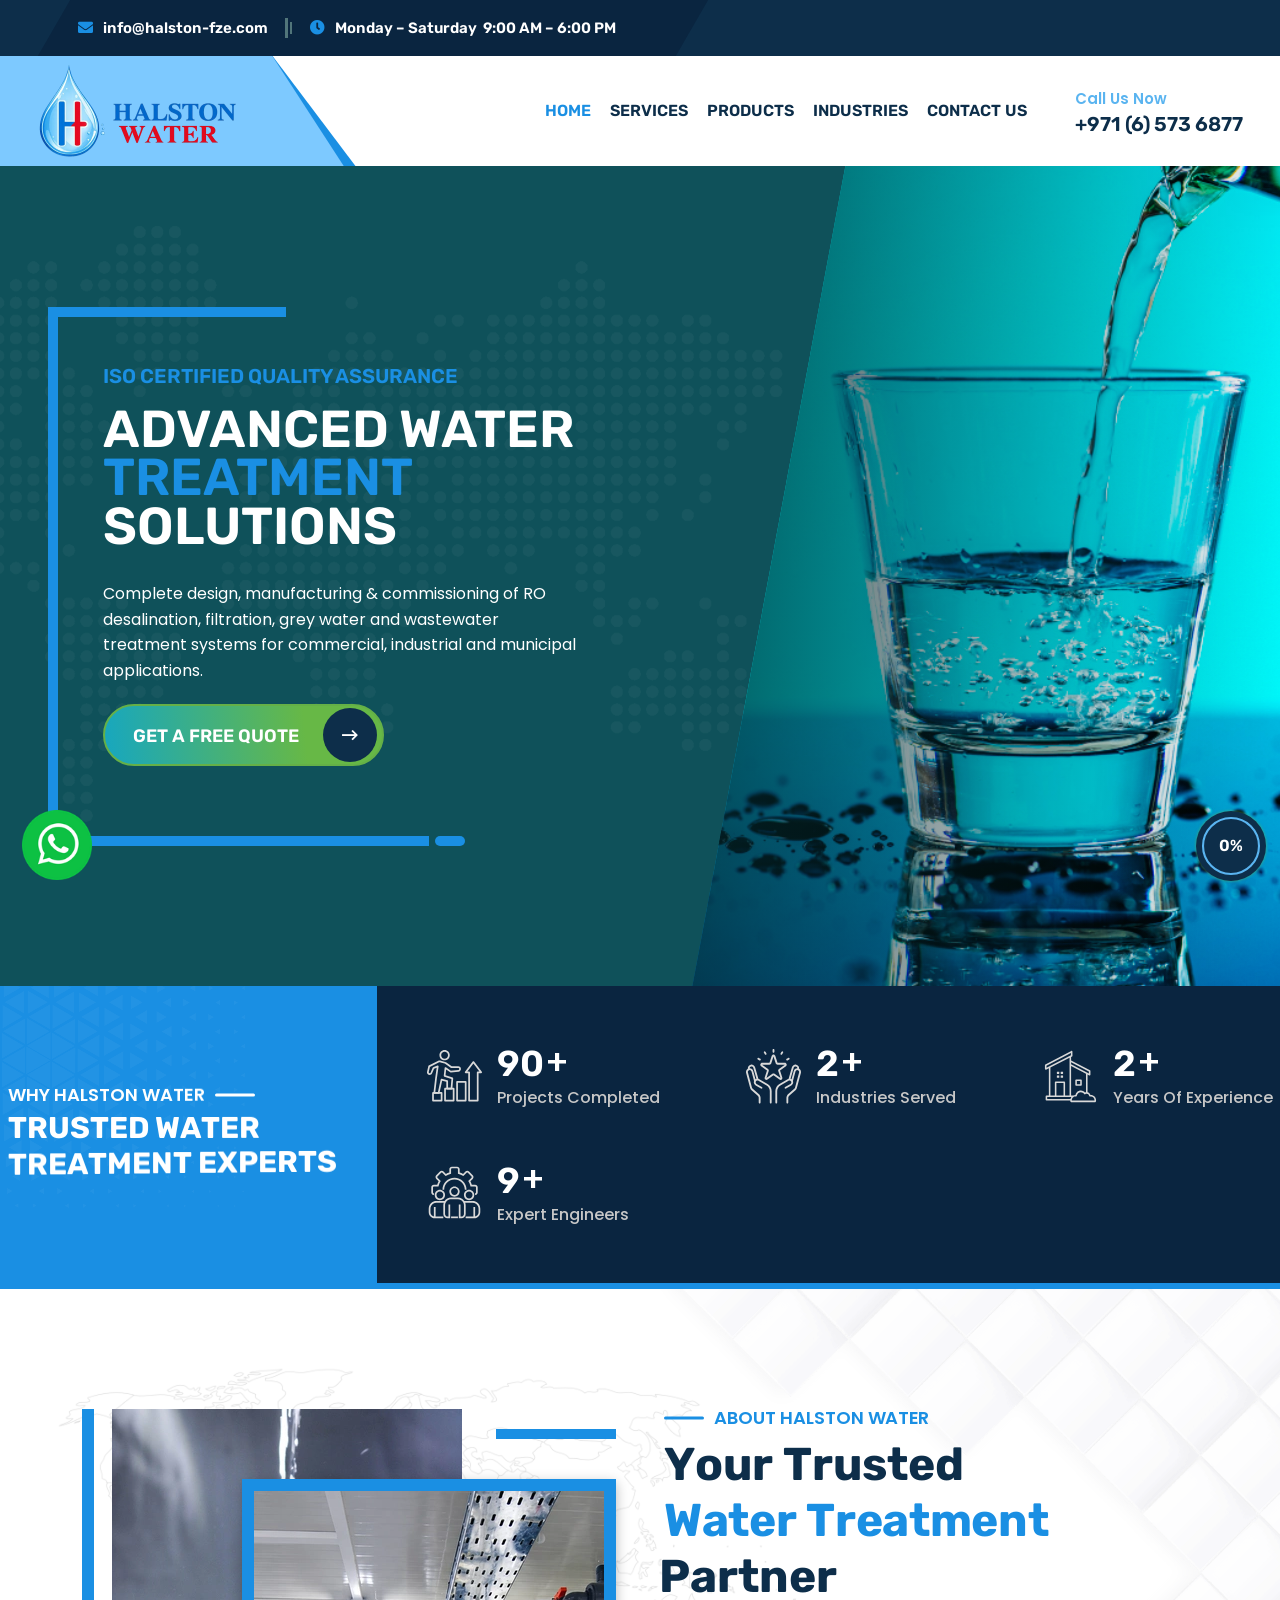
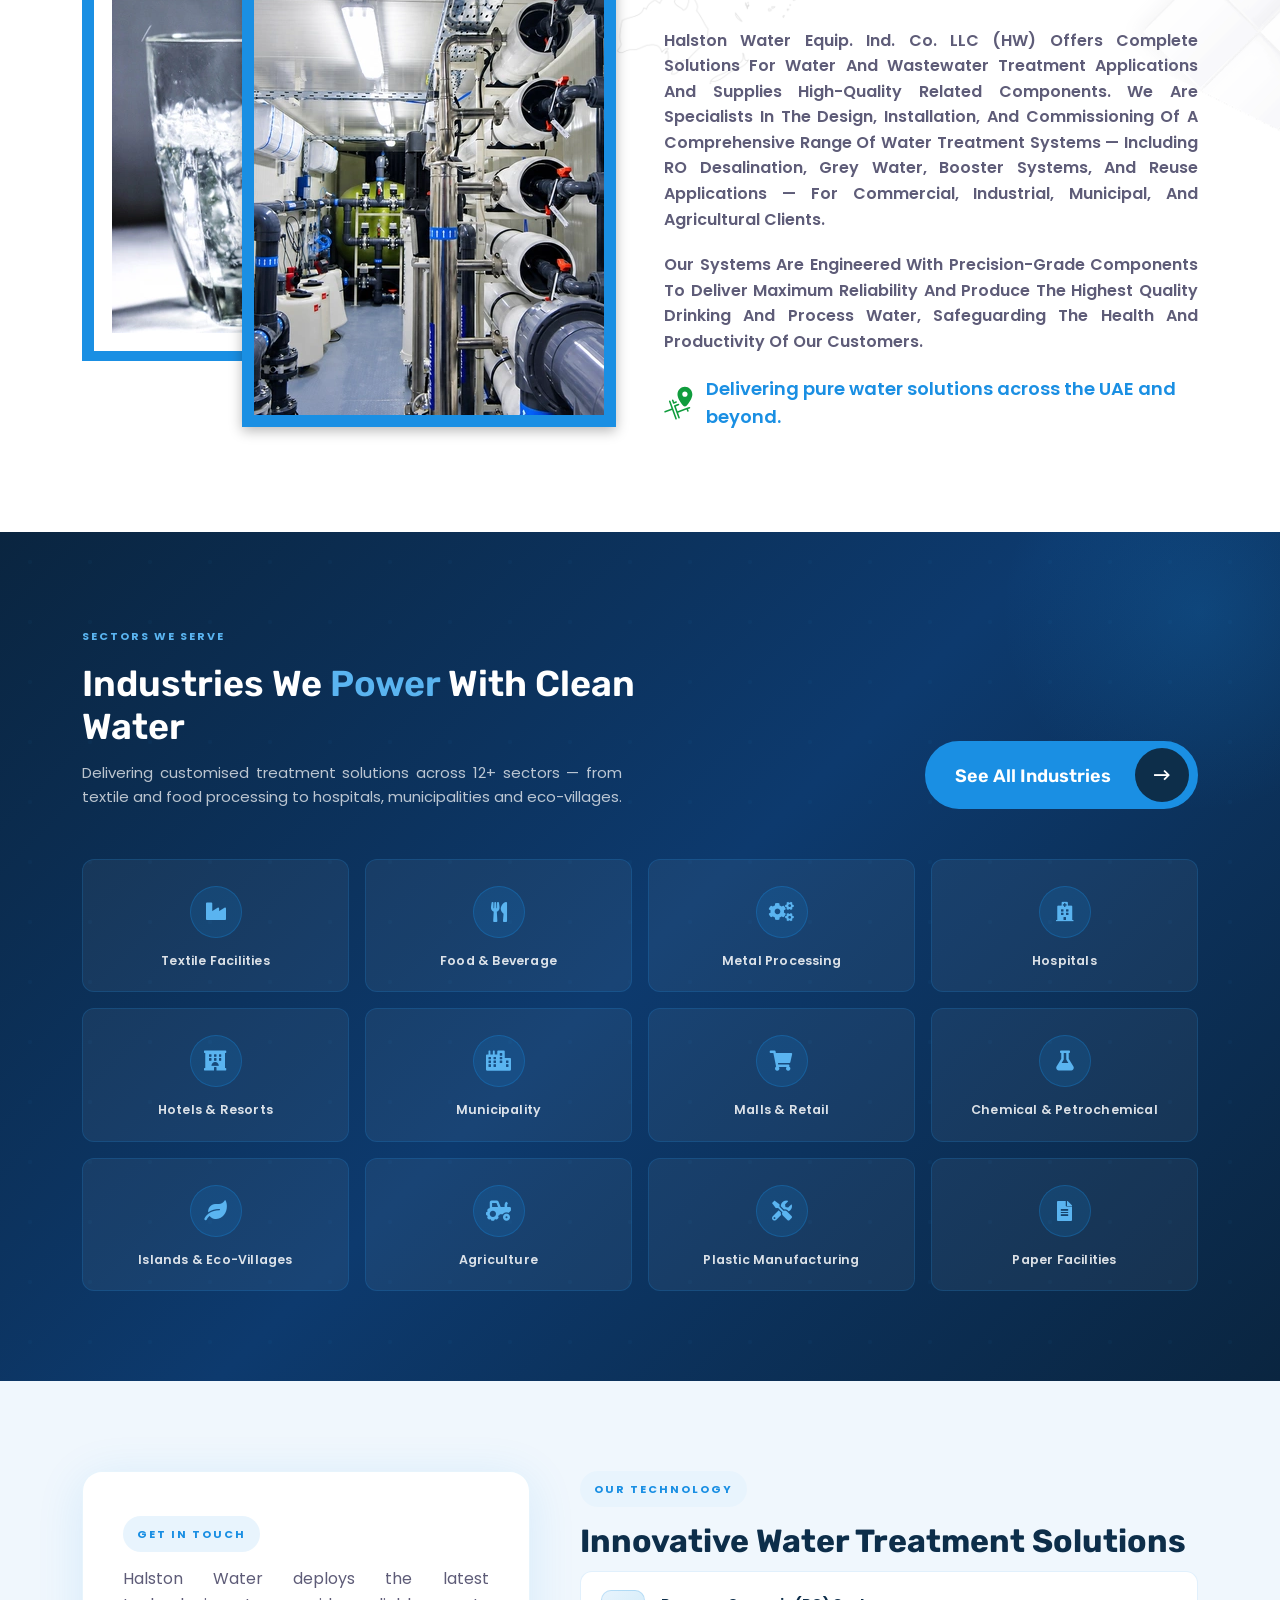
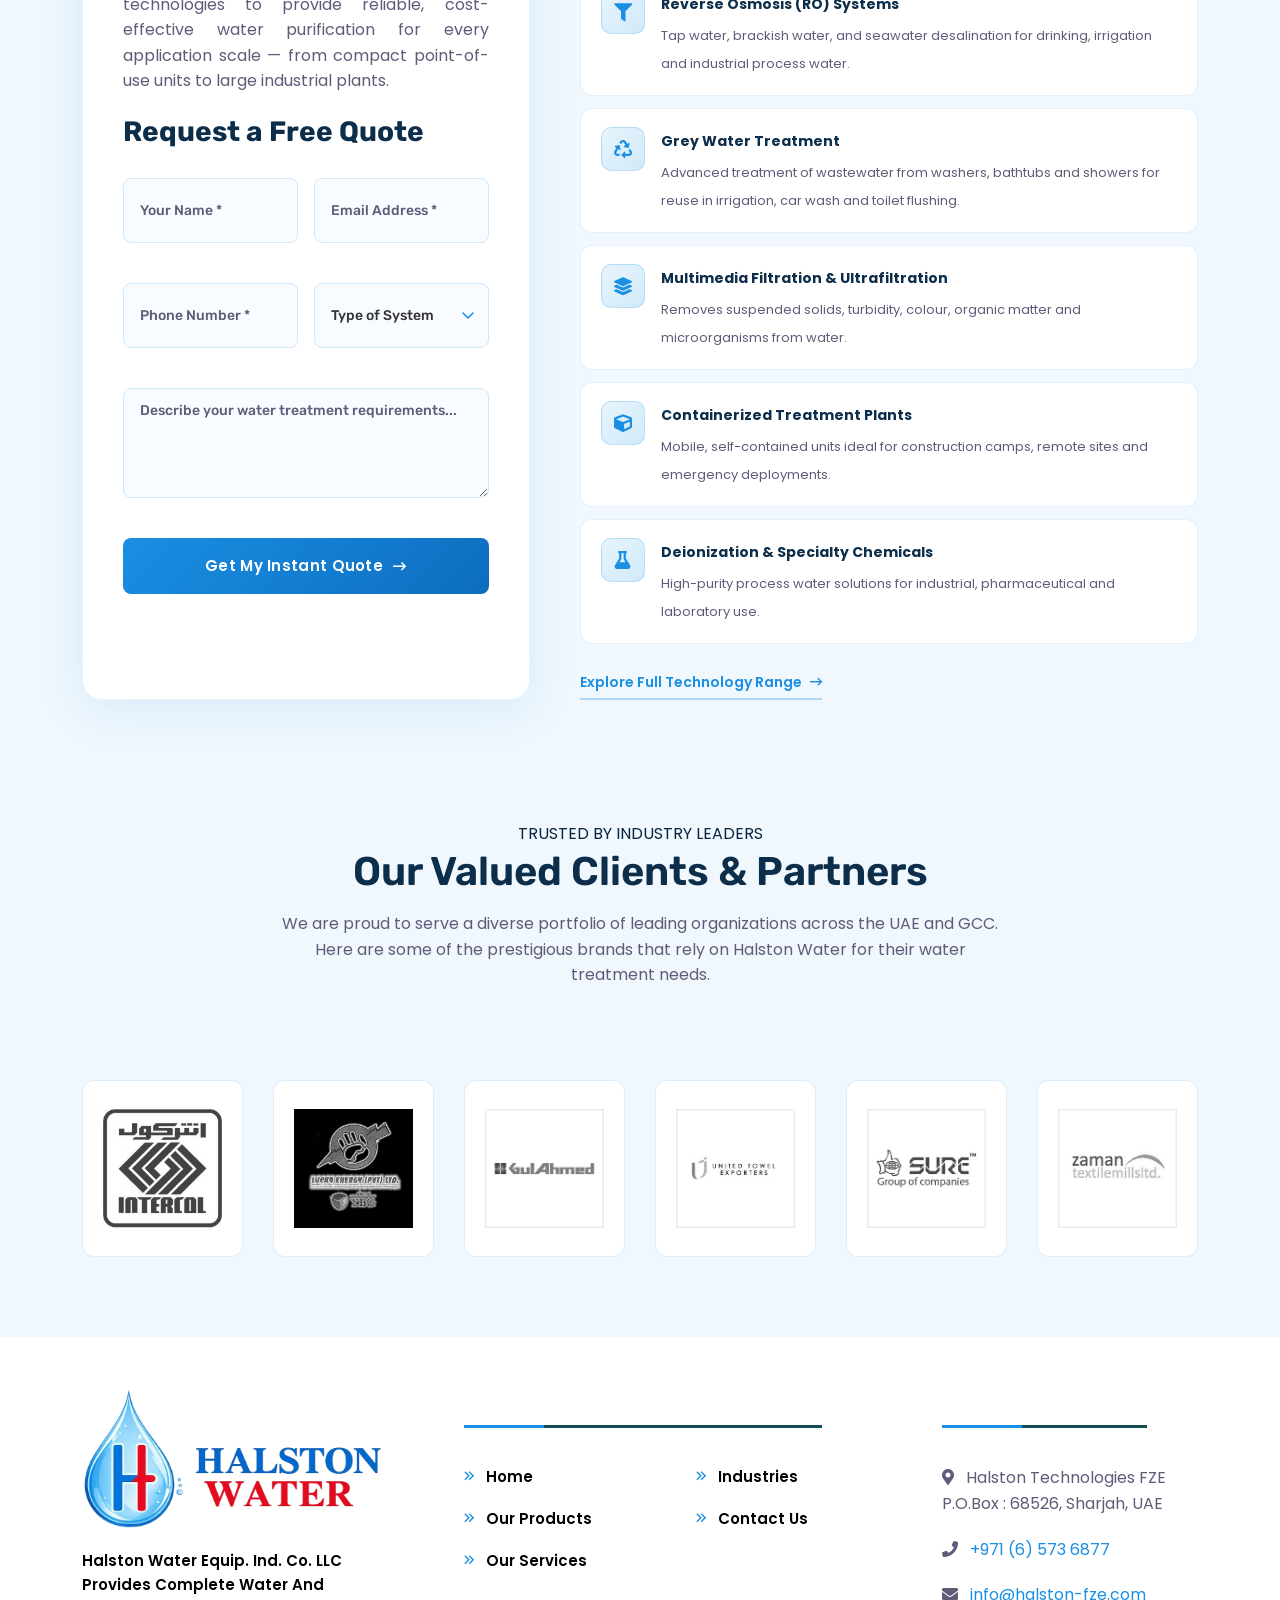
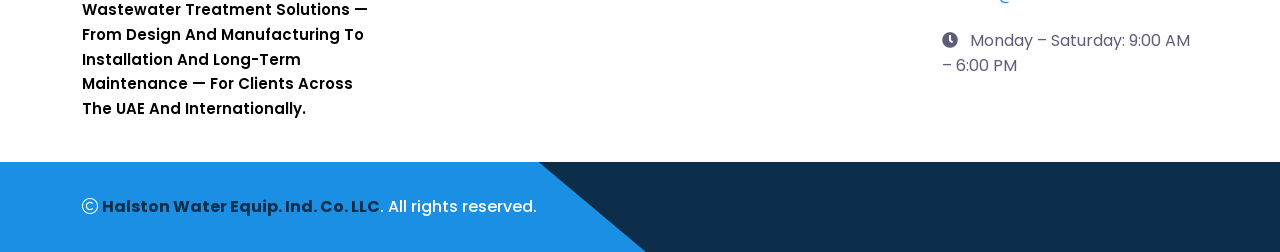
==== commit 03f91391: "updated the content and structure the pages" ====
--- a/index.html
+++ b/index.html
@@ -1077,7 +1077,7 @@
     <script src="assets/js/ScrollTrigger.min.js"></script>
     <script src="assets/js/gsap-scroll-to-plugin.js"></script>
     <script src="assets/js/SplitText.js"></script>
-    <script src="assets/js/lenis.min.js"></script>`
+    <script src="assets/js/lenis.min.js"></script>
     <script src="assets/js/wow.min.js"></script>
     <script src="assets/js/main.js"></script>
 
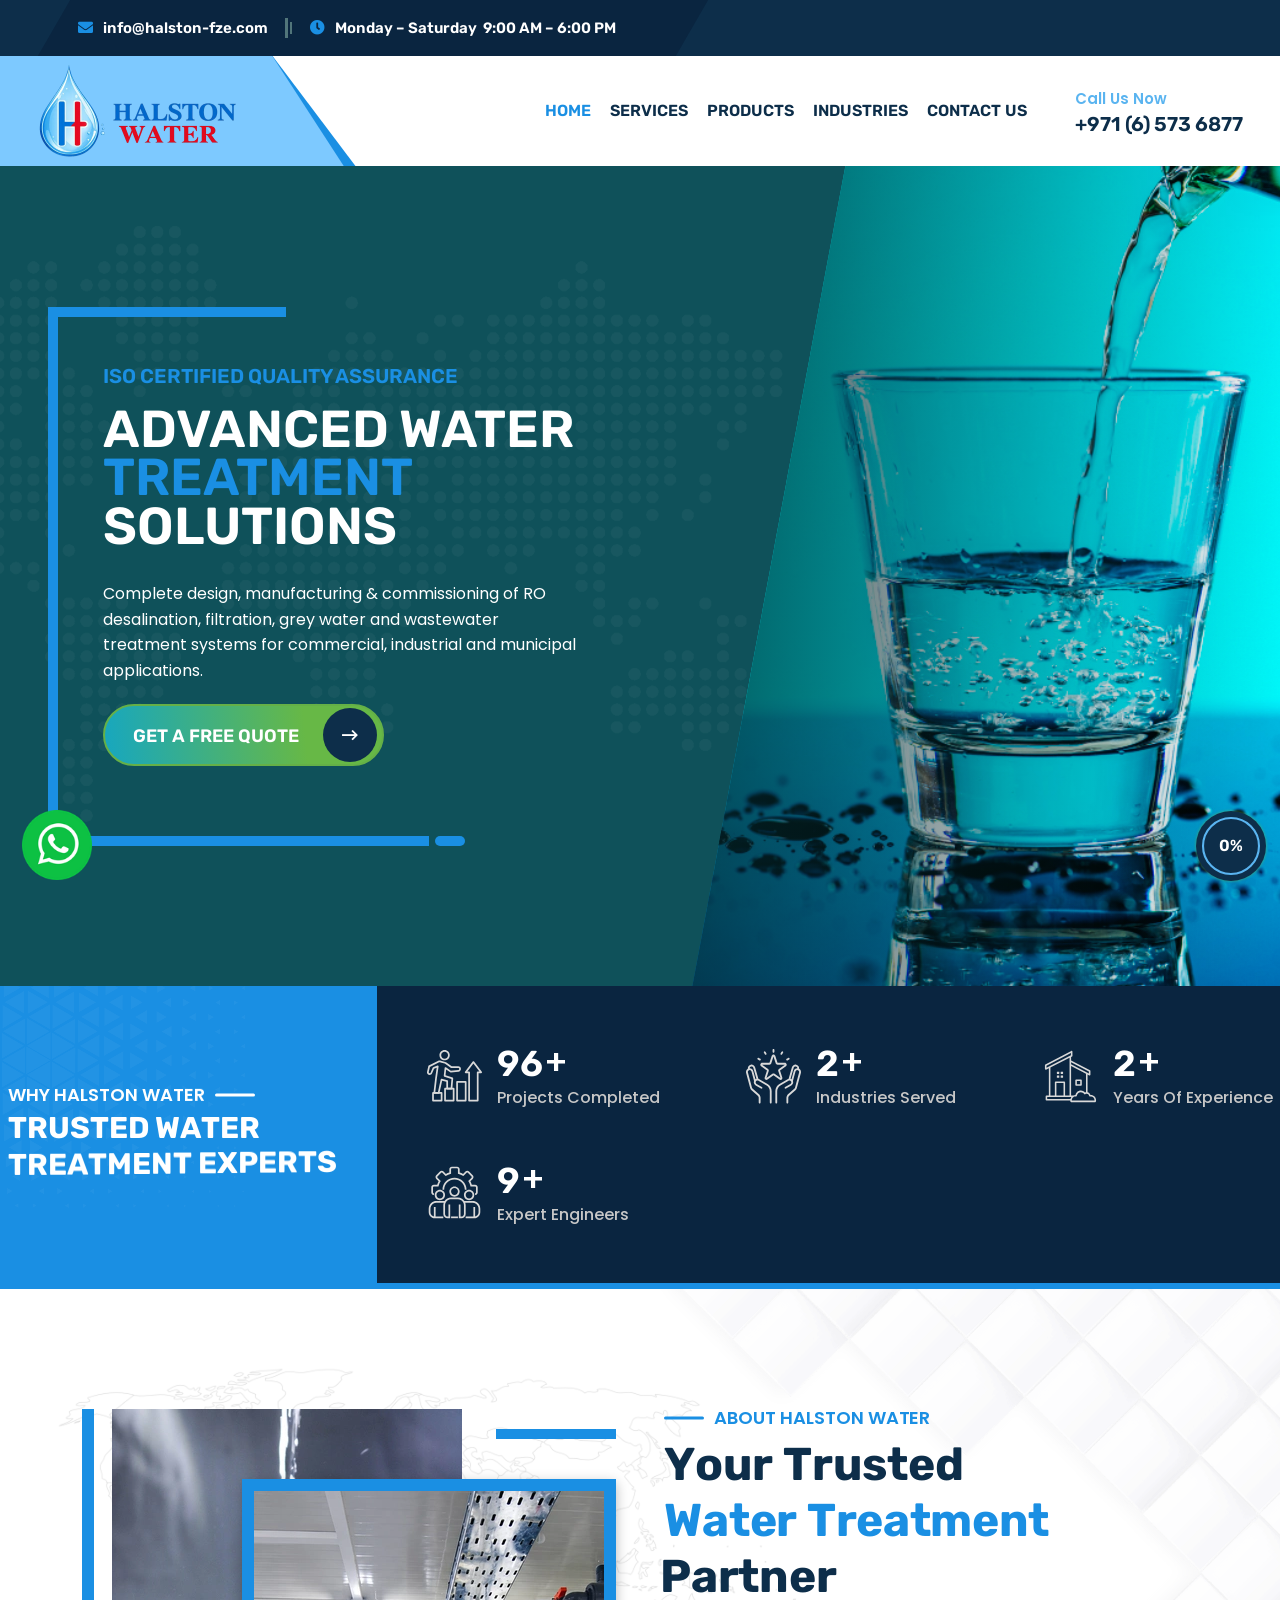
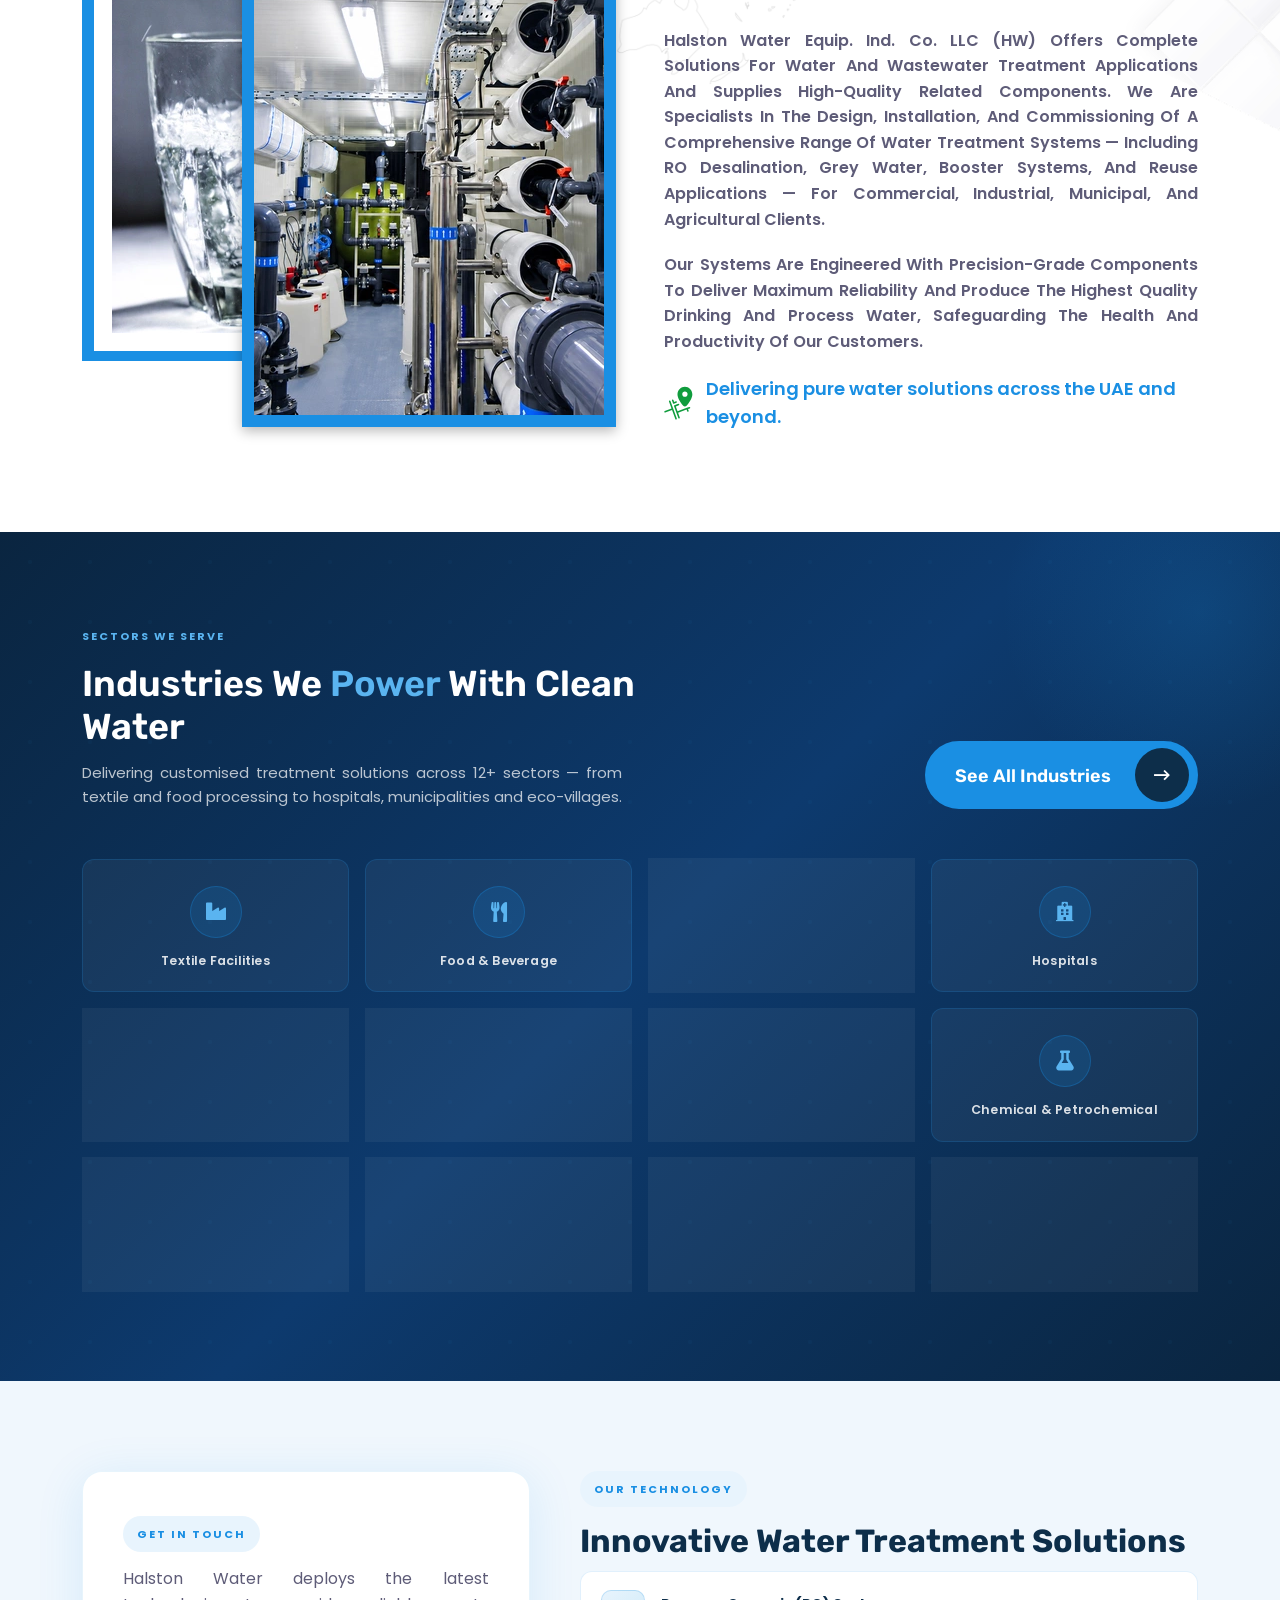
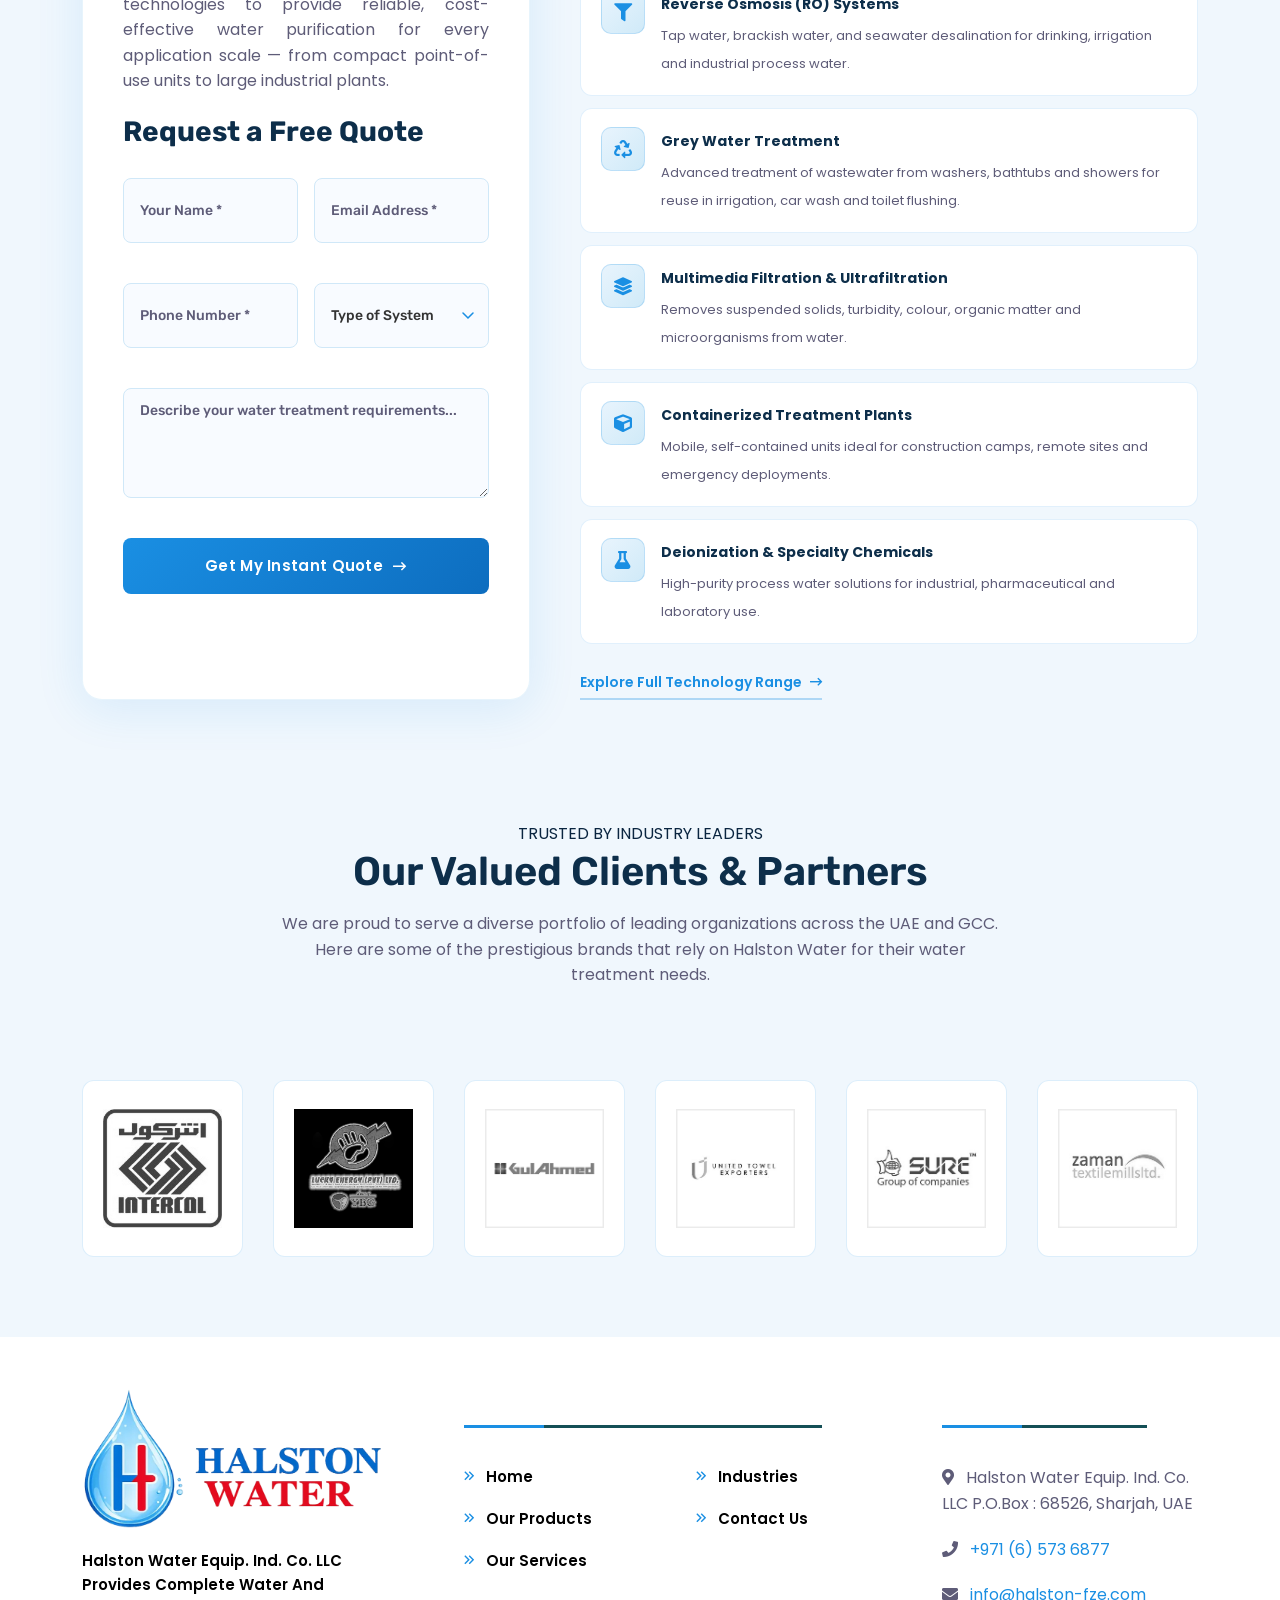
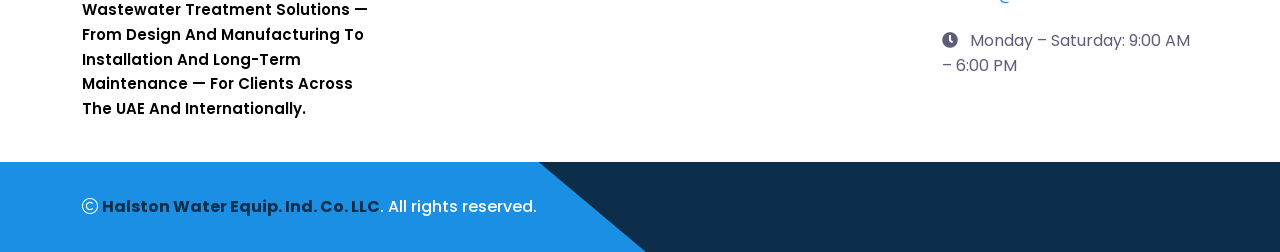
==== commit 8777b982: "updated images,whatsapp number and address" ====
--- a/index.html
+++ b/index.html
@@ -341,7 +341,7 @@
 
     <!-- Preloader -->
     <div class="preloader">
-        <button class="vs-btn preloaderCls">Cancel Preloader</button>
+        
         <div class="preloader-inner">
             <img src="assets/img/logo/logo-main.webp" alt="Halston Water logo">
             <span class="loader"></span>
@@ -1014,7 +1014,7 @@
                             <h3 class="widget_title">Contact Information</h3>
                             <div class="footer-contact-info">
                                 <p><i class="fas fa-map-marker-alt me-2"></i>
-                                    Halston Technologies FZE
+                                    Halston Water Equip. Ind. Co. LLC
                                     P.O.Box : 68526, Sharjah, UAE
 
                                 </p>
@@ -1065,7 +1065,7 @@
     </button>
 
     <div class="whatsapp">
-        <a href="https://wa.link/e66071" target=”_blank”><img src="assets/img/logo/whatsapp-logo1.png" class="whatsapp-logo" alt=""></a>
+        <a href="https://wa.link/wtsp76" target=”_blank”><img src="assets/img/logo/whatsapp-logo1.png" class="whatsapp-logo" alt=""></a>
     </div>
 
     <script src="assets/js/vendor/jquery-3.7.1.min.js"></script>
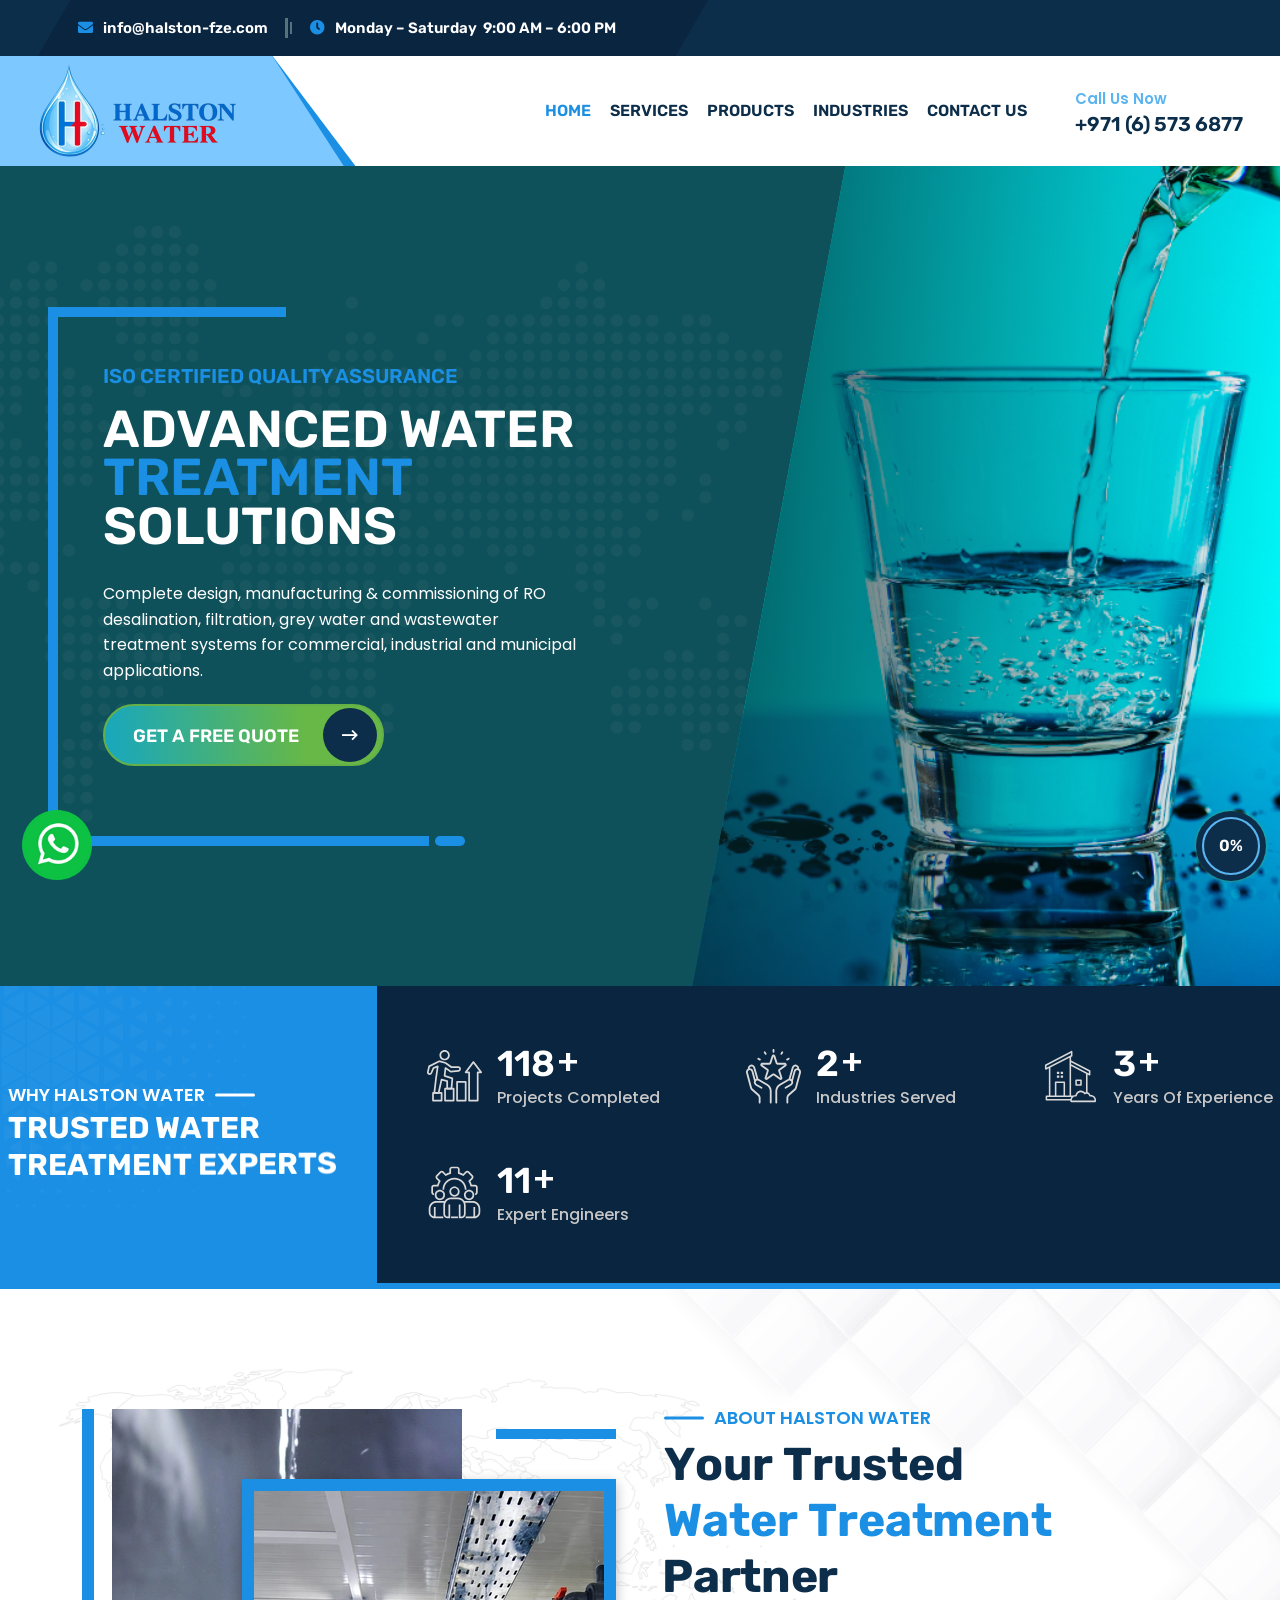
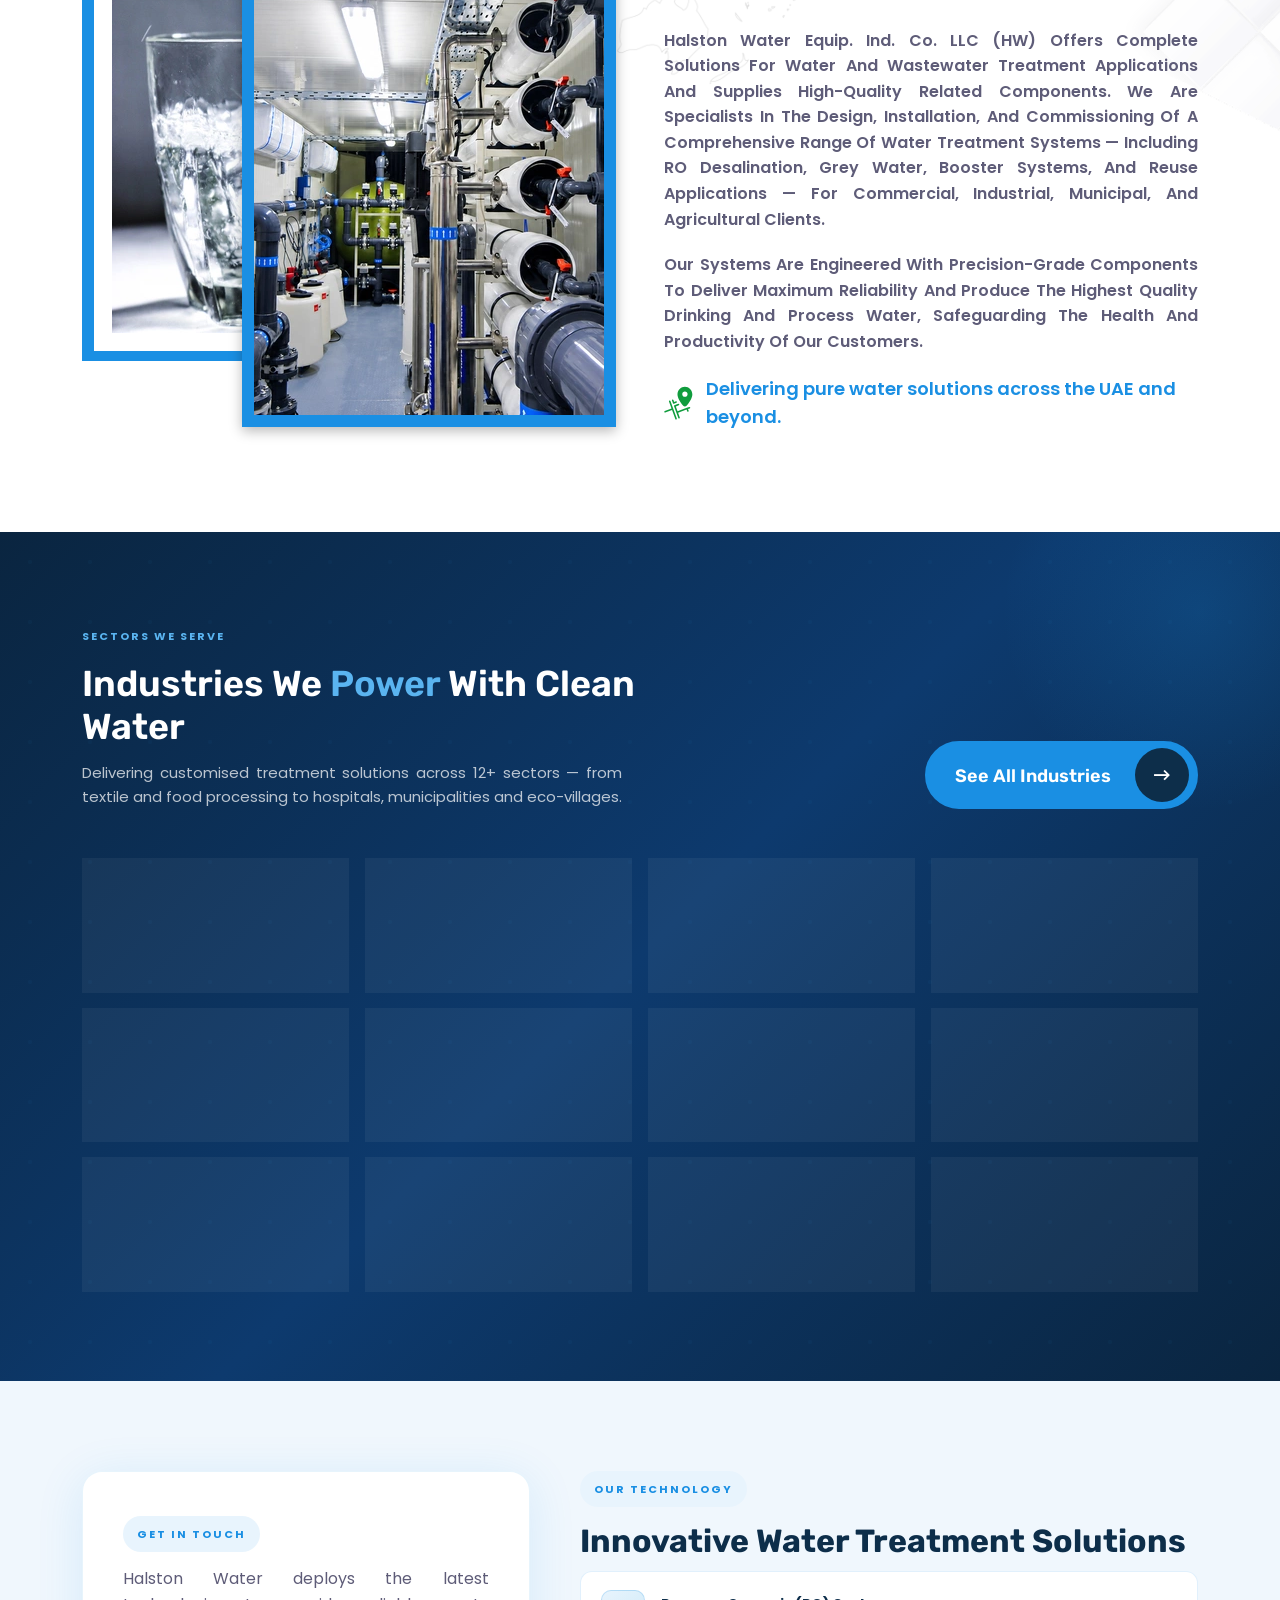
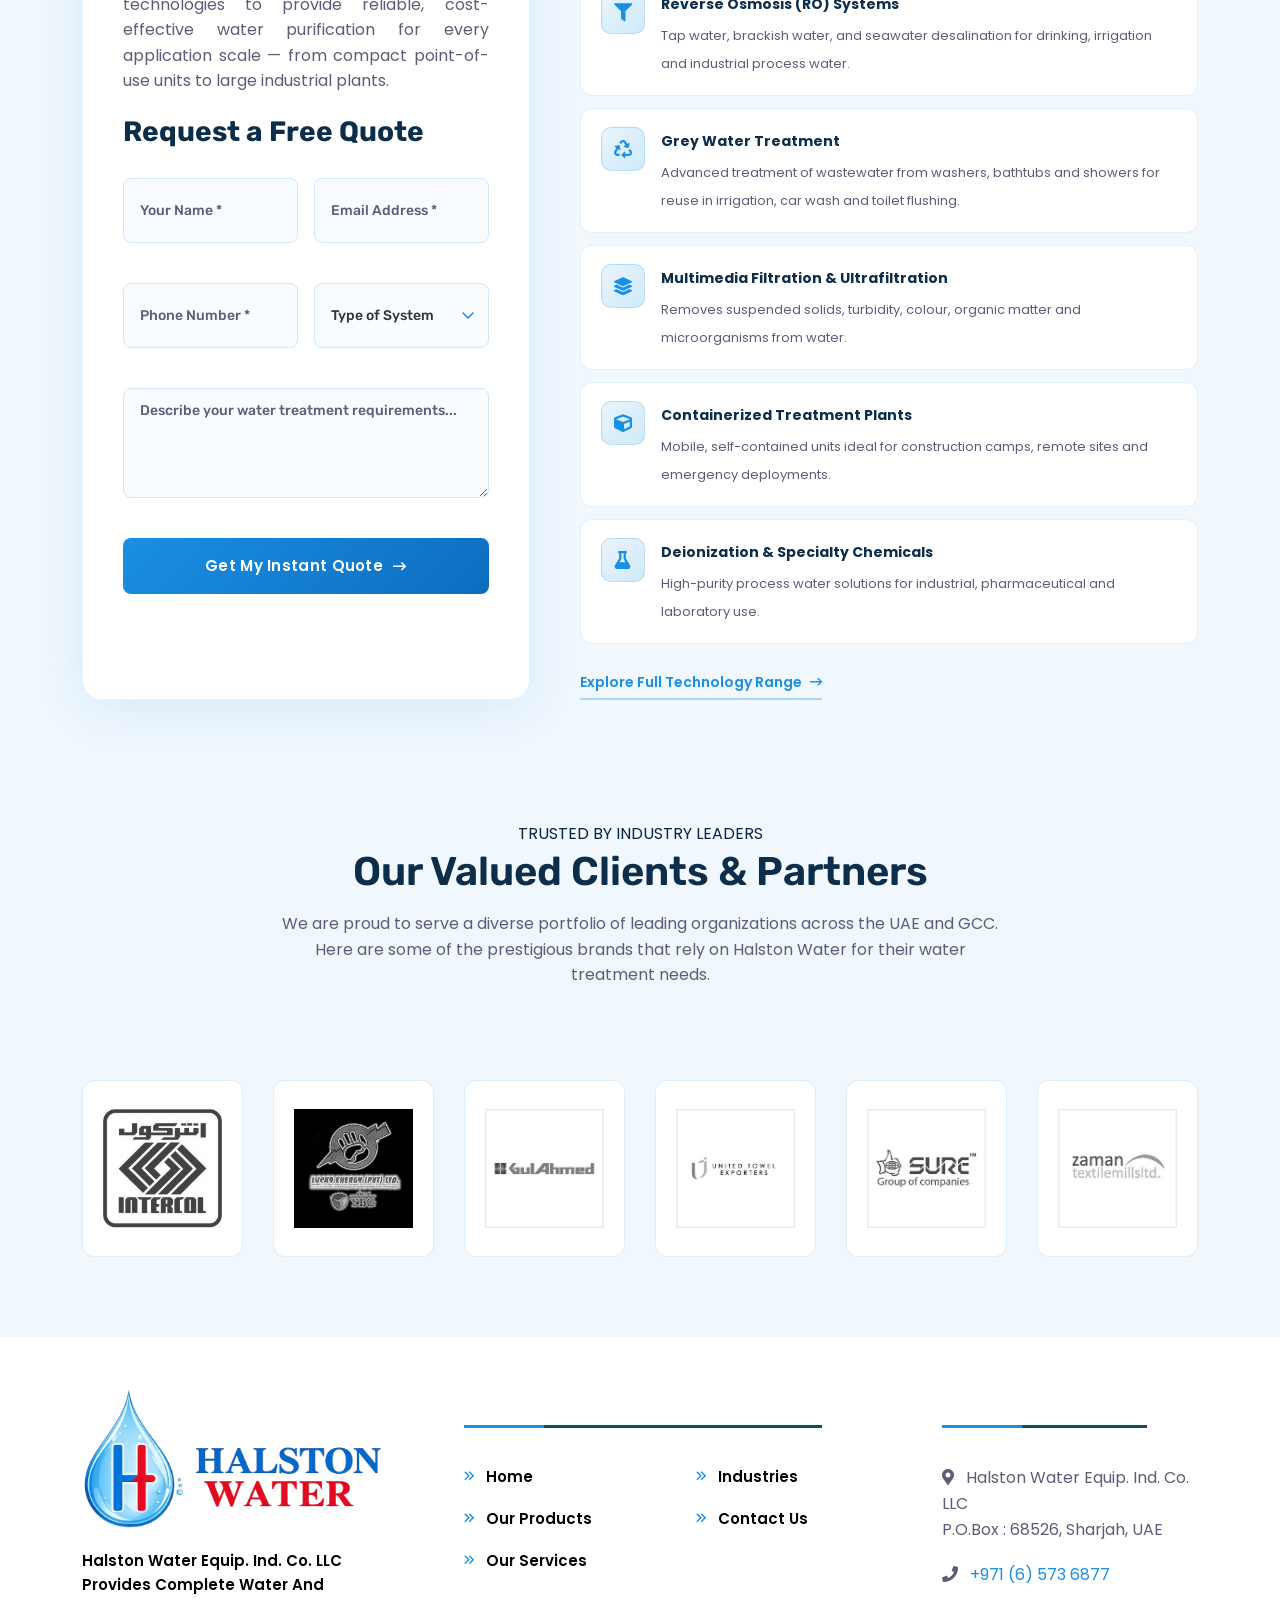
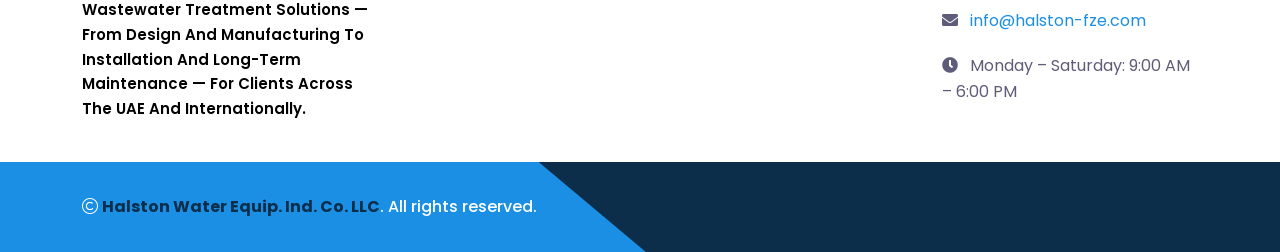
==== commit f51abb35: "updated address" ====
--- a/index.html
+++ b/index.html
@@ -1014,7 +1014,7 @@
                             <h3 class="widget_title">Contact Information</h3>
                             <div class="footer-contact-info">
                                 <p><i class="fas fa-map-marker-alt me-2"></i>
-                                    Halston Water Equip. Ind. Co. LLC
+                                    Halston Water Equip. Ind. Co. LLC <br>
                                     P.O.Box : 68526, Sharjah, UAE
 
                                 </p>
